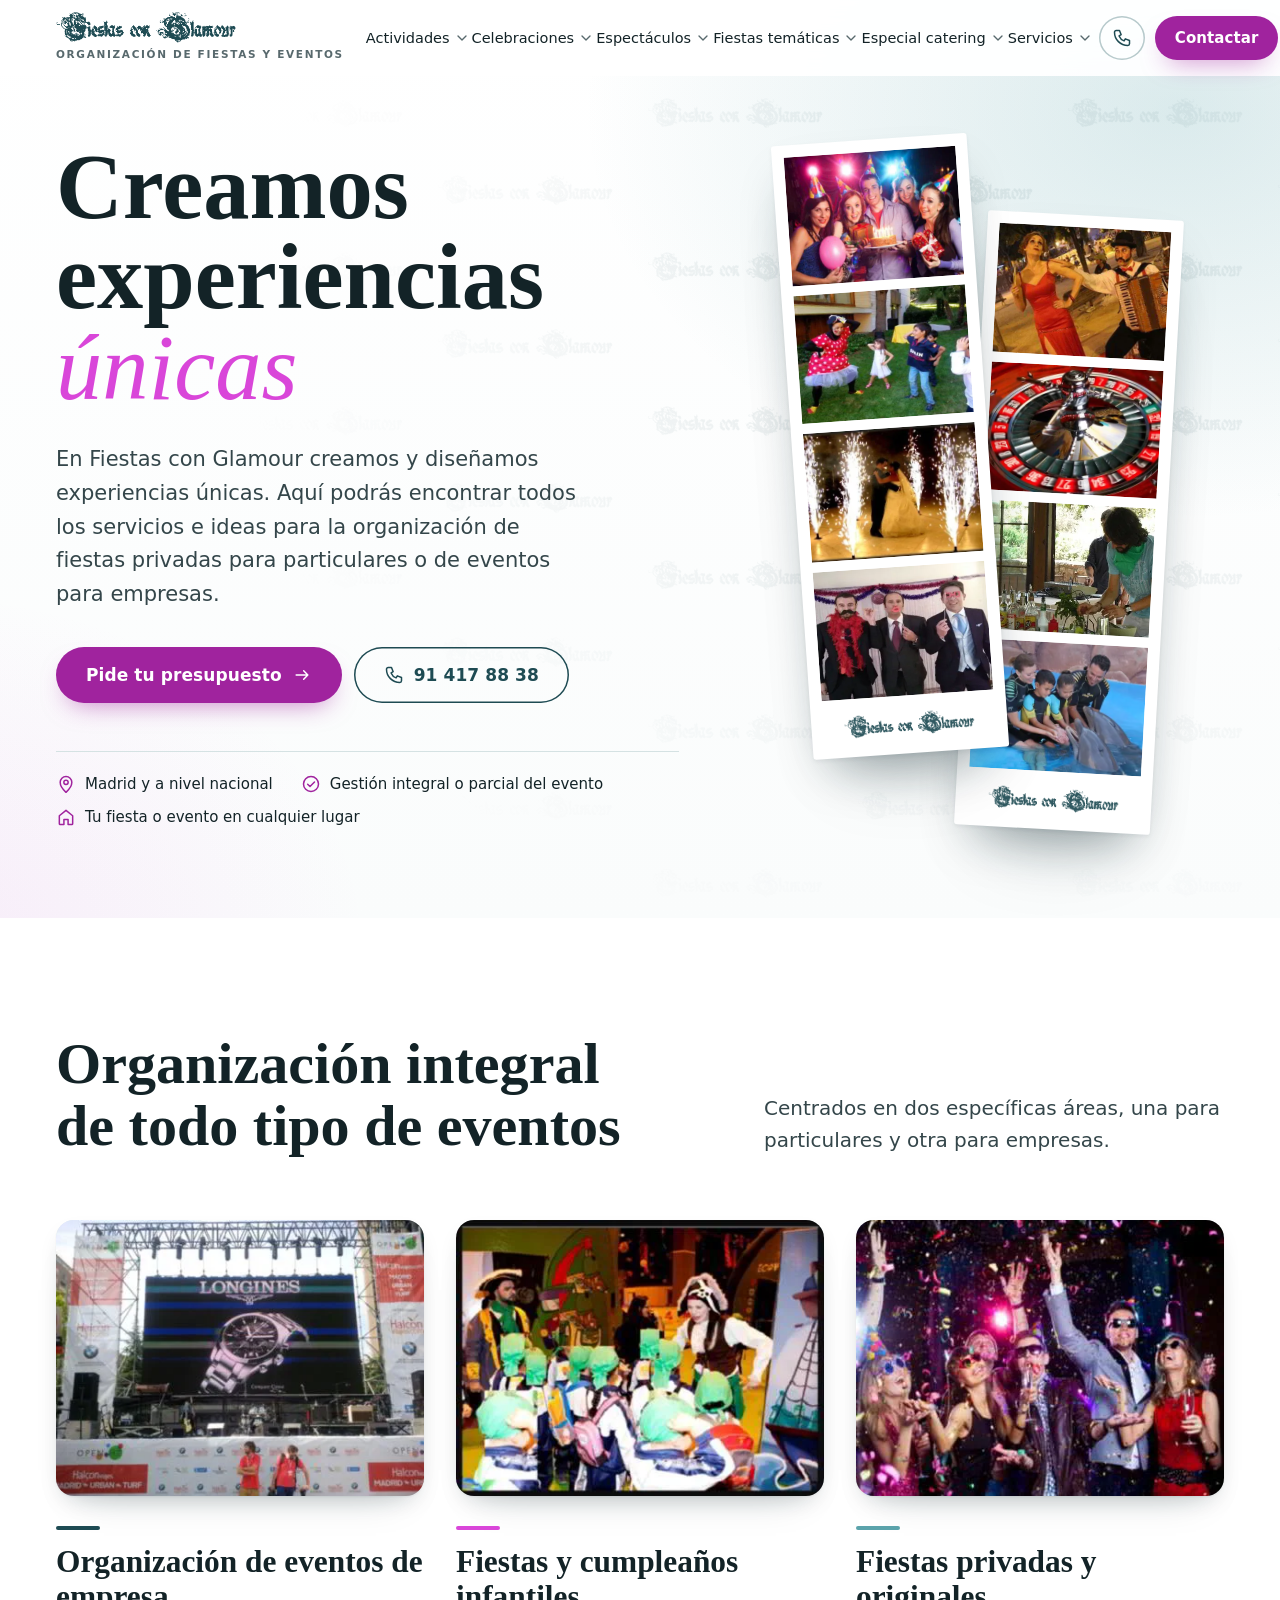
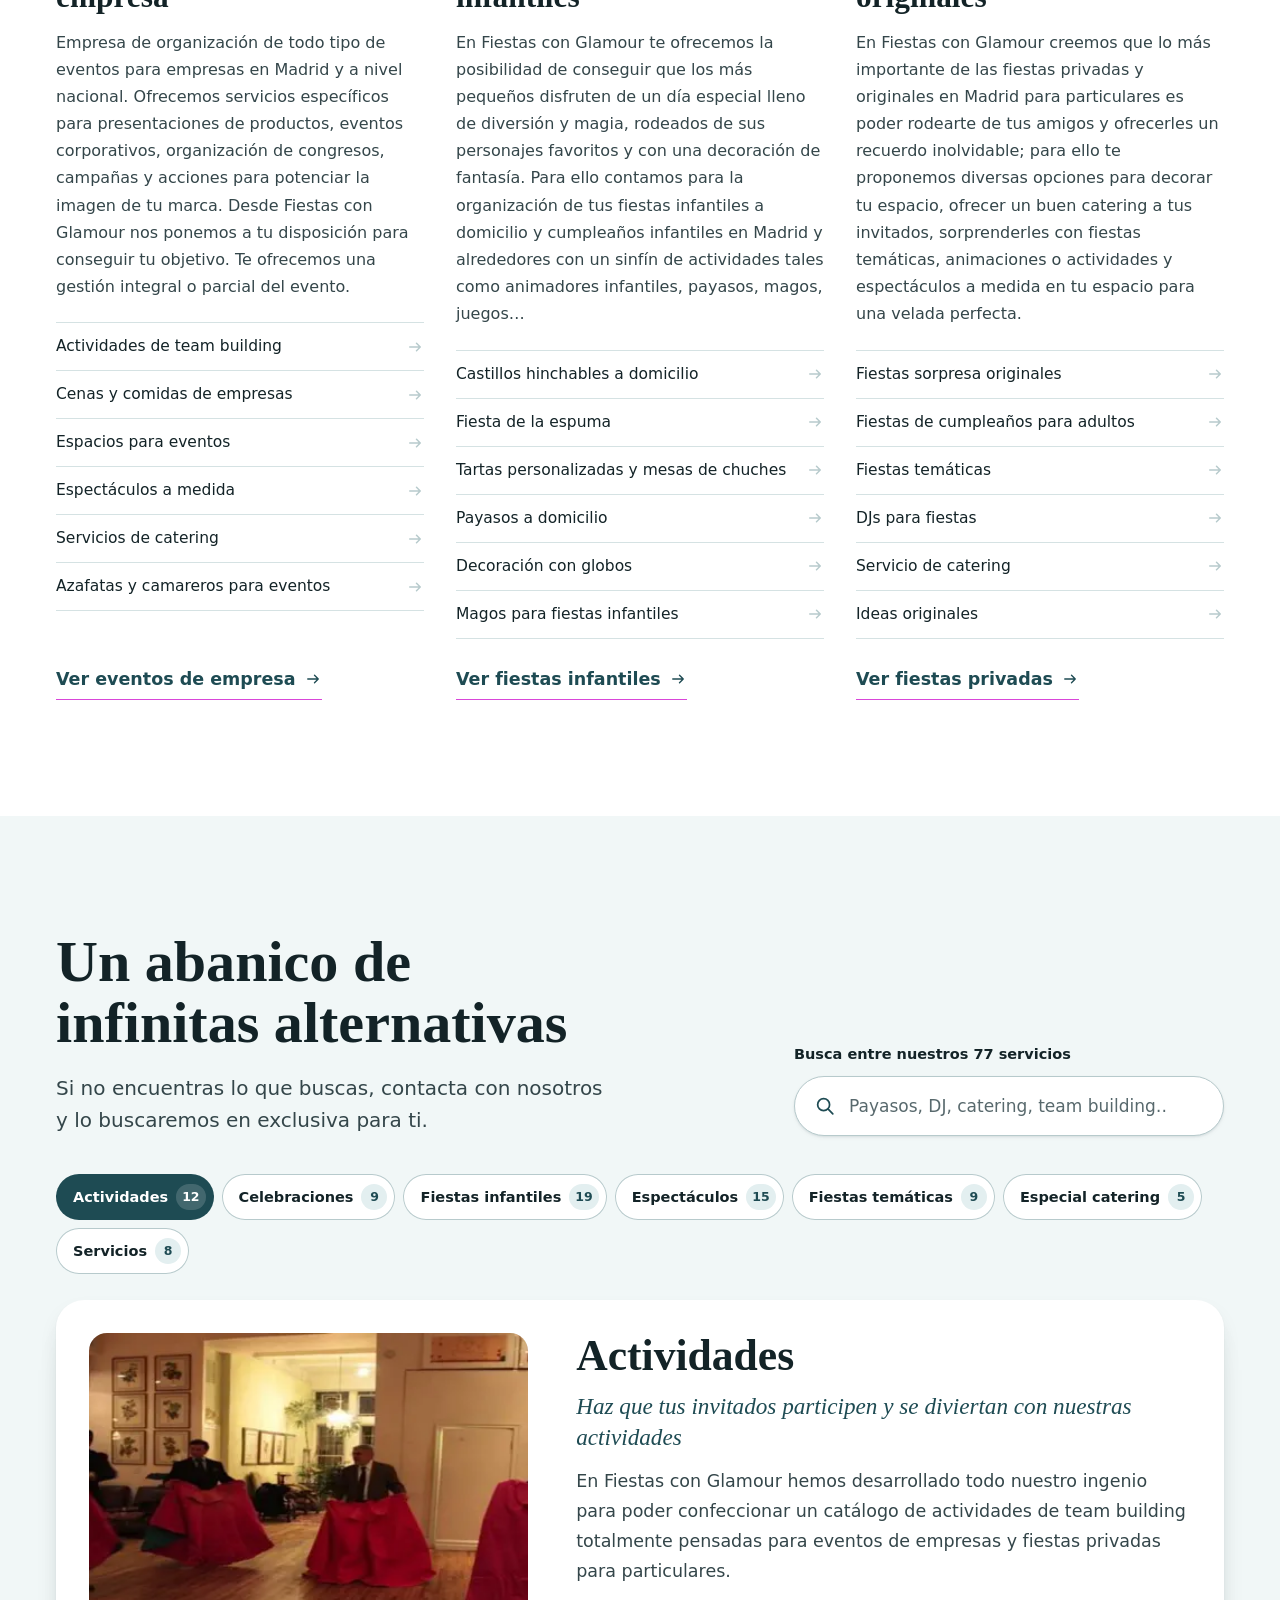
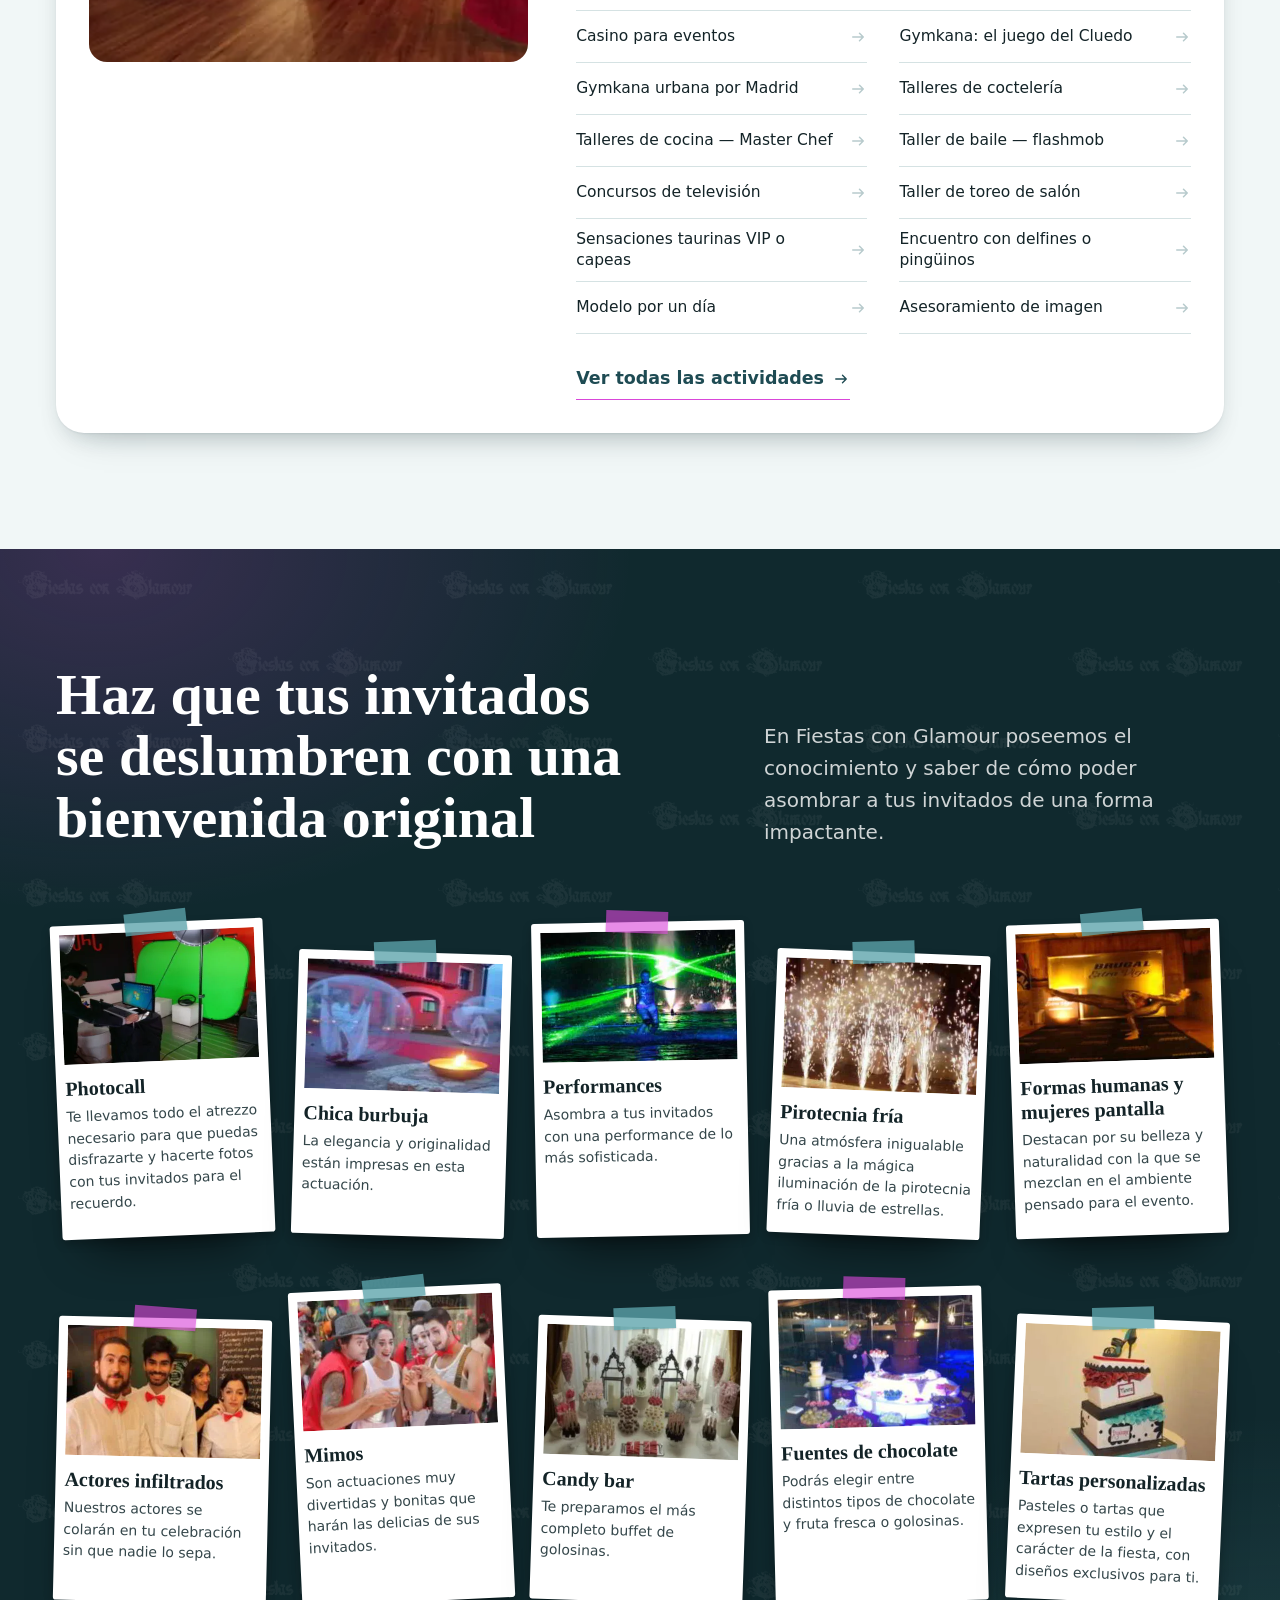
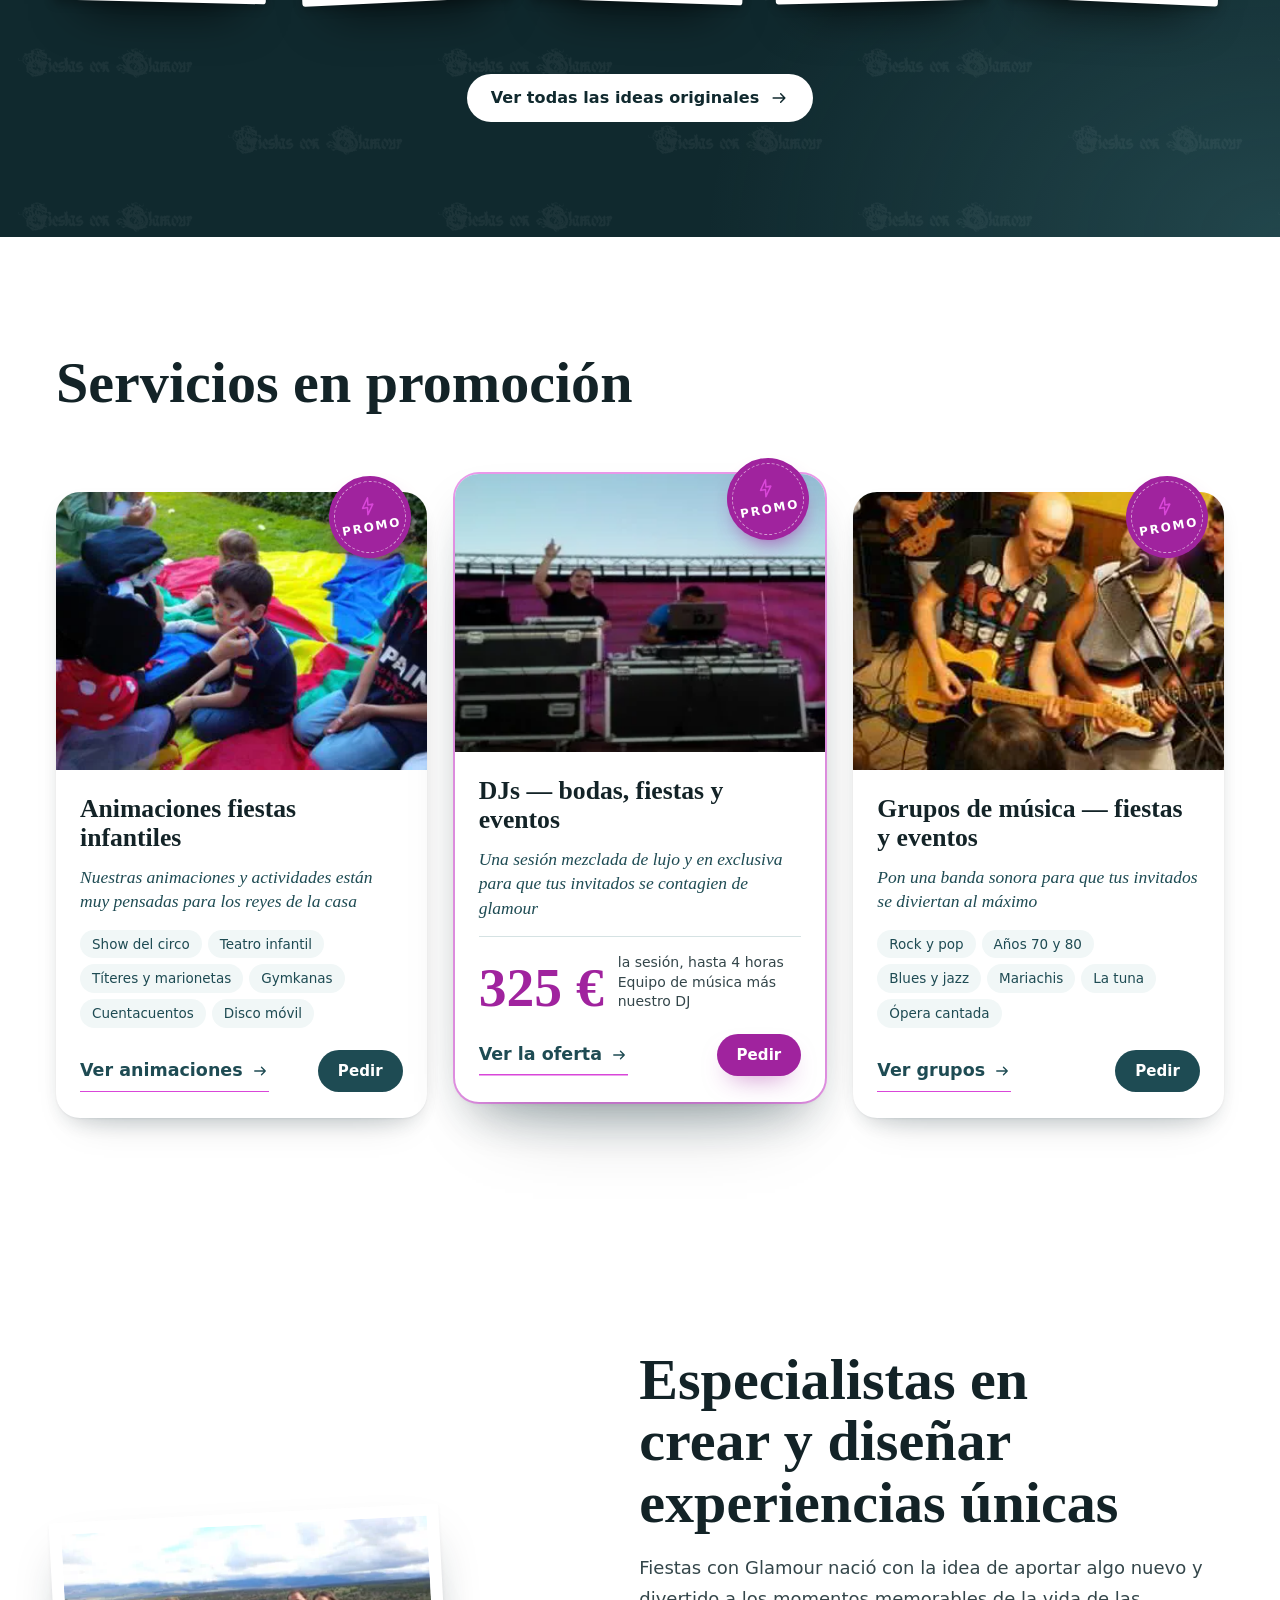
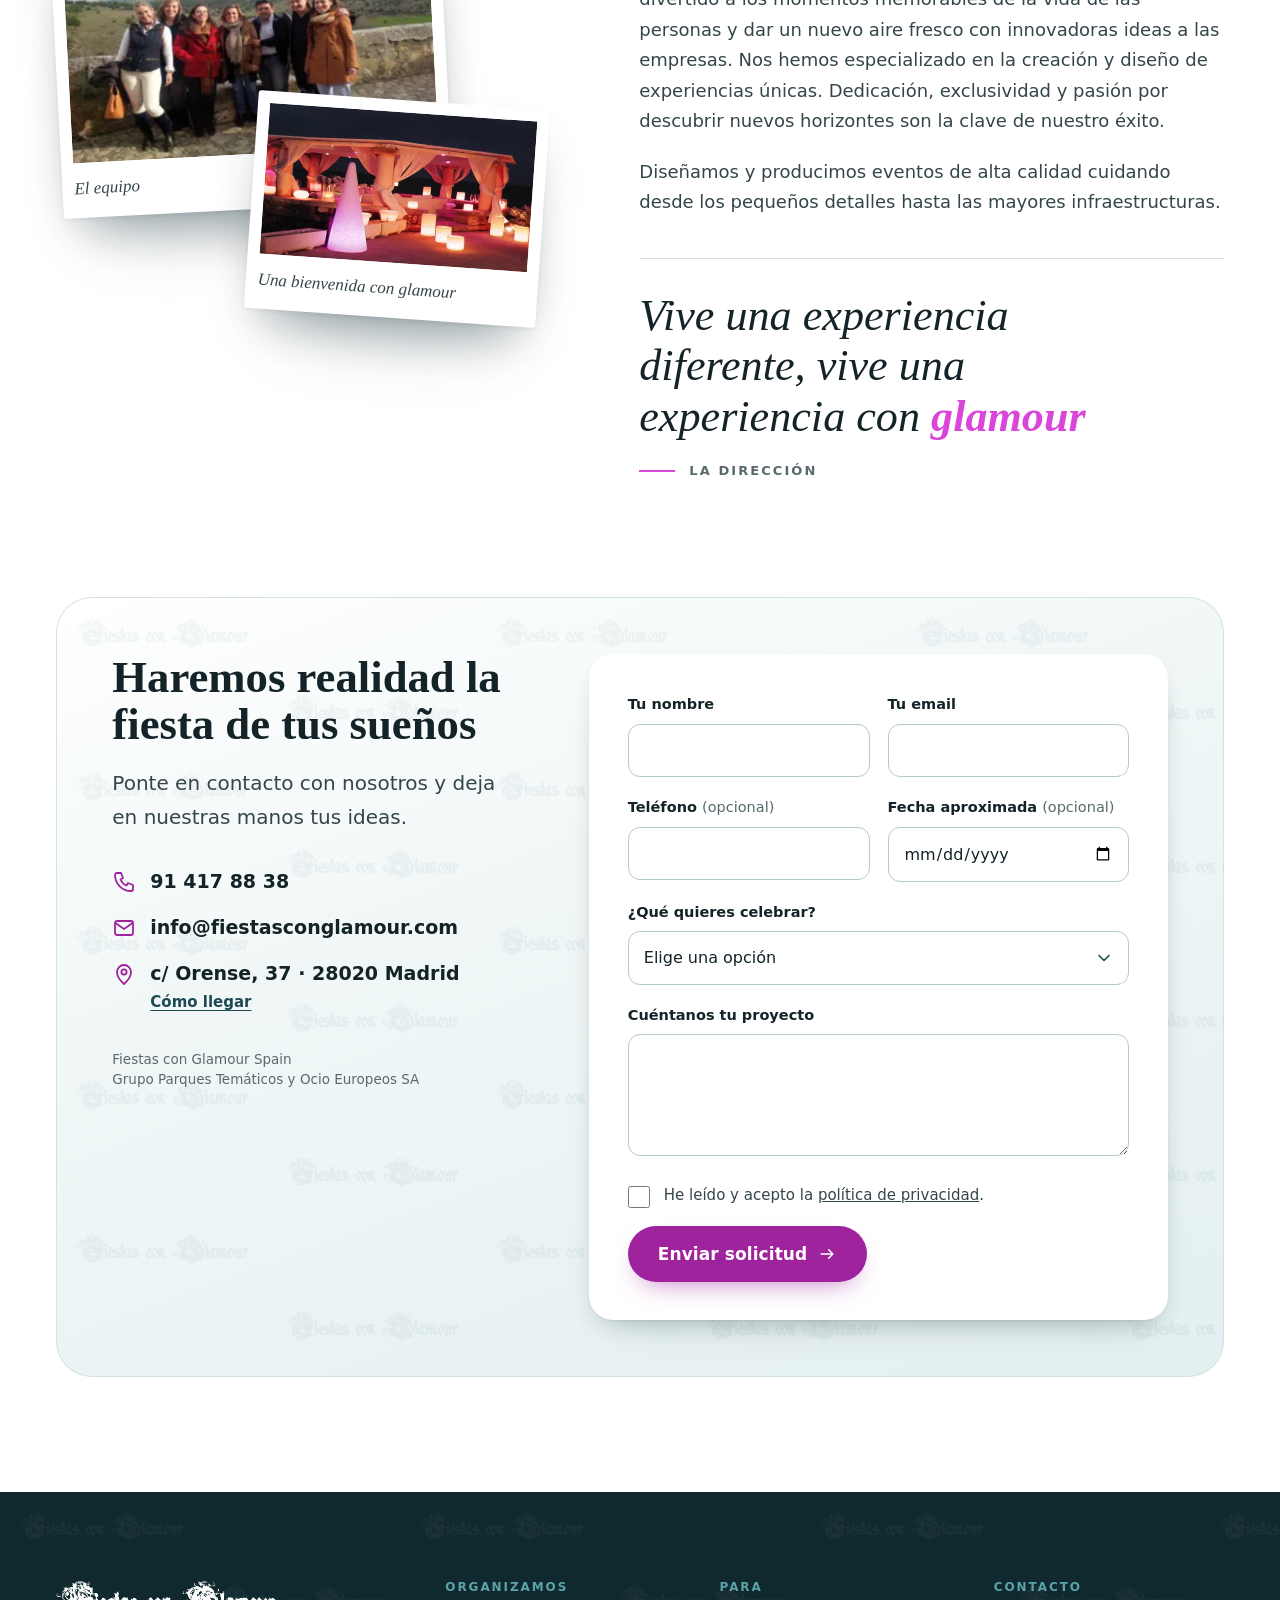
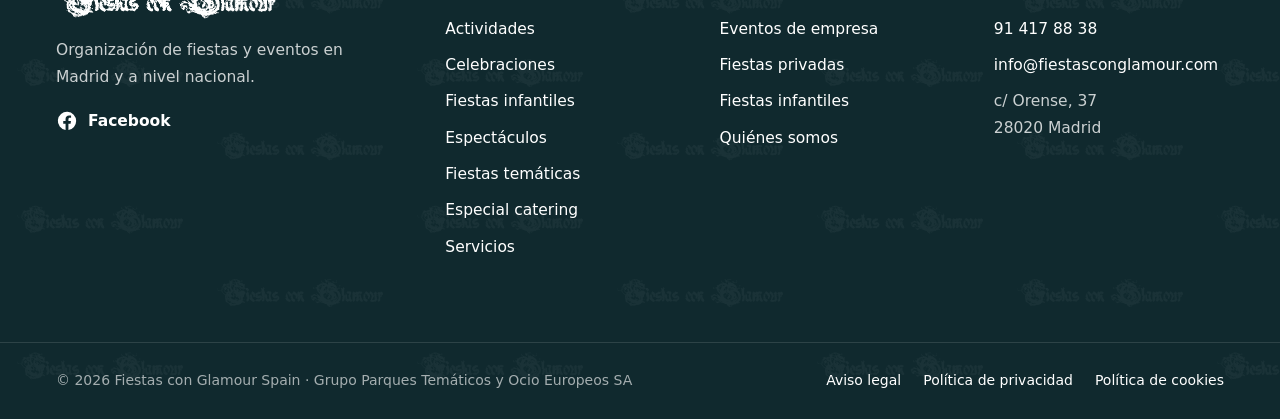
==== index.html @ 66b4a7ee "feat: prototipo de homepage — dirección "Photocall" Su home, con sus bloques, textos, fotos y colore" ====
<!DOCTYPE html>
<html lang="es">
<head>
<meta charset="UTF-8">
<script>document.documentElement.classList.add('js')</script>
<meta name="viewport" content="width=device-width, initial-scale=1">
<title>Organización de fiestas y eventos en Madrid | Fiestas con Glamour</title>
<meta name="description" content="Organización de fiestas privadas para particulares y eventos para empresas en Madrid y a nivel nacional: celebraciones, fiestas infantiles, team building, espectáculos, fiestas temáticas y catering.">
<meta name="robots" content="noindex, nofollow">
<meta name="theme-color" content="#FFFFFF">
<meta property="og:type" content="website">
<meta property="og:locale" content="es_ES">
<meta property="og:title" content="Fiestas con Glamour — Organización de fiestas y eventos en Madrid">
<meta property="og:description" content="Creamos experiencias únicas: fiestas privadas para particulares y eventos para empresas.">
<link rel="preload" href="assets/fonts/bodoni-moda.woff2" as="font" type="font/woff2" crossorigin>
<link rel="preload" href="assets/fonts/onest.woff2" as="font" type="font/woff2" crossorigin>
<link rel="stylesheet" href="assets/css/global.css">
<link rel="stylesheet" href="assets/css/home.css">
<link rel="icon" href="data:image/svg+xml,<svg xmlns='http://www.w3.org/2000/svg' viewBox='0 0 32 32'><rect width='32' height='32' rx='7' fill='%231E4B53'/><circle cx='22.5' cy='9.5' r='3.5' fill='%23D946D9'/><text x='7' y='25' font-family='Georgia,serif' font-style='italic' font-size='20' fill='white'>g</text></svg>">
<script type="application/ld+json">
{
  "@context": "https://schema.org",
  "@type": "LocalBusiness",
  "name": "Fiestas con Glamour",
  "description": "Organización de fiestas privadas para particulares y eventos para empresas en Madrid y a nivel nacional.",
  "url": "http://www.fiestasconglamour.com/",
  "telephone": "+34 914 17 88 38",
  "email": "info@fiestasconglamour.com",
  "address": { "@type": "PostalAddress", "streetAddress": "Calle de Orense, 37", "postalCode": "28020", "addressLocality": "Madrid", "addressCountry": "ES" },
  "areaServed": "ES",
  "parentOrganization": { "@type": "Organization", "name": "Grupo Parques Temáticos y Ocio Europeos SA" },
  "sameAs": ["https://www.facebook.com/fiestasconglamour"]
}
</script>
</head>
<body>
<a class="salta" href="#principal">Saltar al contenido</a>

<svg hidden aria-hidden="true" focusable="false">
  <symbol id="i-tel" viewBox="0 0 24 24"><path d="M5 3h4l2 5-2.5 1.5a11 11 0 0 0 6 6L16 13l5 2v4a2 2 0 0 1-2 2A16 16 0 0 1 3 5a2 2 0 0 1 2-2Z" fill="none" stroke="currentColor" stroke-width="1.8" stroke-linejoin="round" stroke-linecap="round"/></symbol>
  <symbol id="i-mail" viewBox="0 0 24 24"><rect x="3" y="5" width="18" height="14" rx="2" fill="none" stroke="currentColor" stroke-width="1.8"/><path d="m3.5 7 8.5 6 8.5-6" fill="none" stroke="currentColor" stroke-width="1.8" stroke-linecap="round" stroke-linejoin="round"/></symbol>
  <symbol id="i-pin" viewBox="0 0 24 24"><path d="M12 22s7-6.2 7-12A7 7 0 0 0 5 10c0 5.8 7 12 7 12Z" fill="none" stroke="currentColor" stroke-width="1.8" stroke-linejoin="round"/><circle cx="12" cy="10" r="2.6" fill="none" stroke="currentColor" stroke-width="1.8"/></symbol>
  <symbol id="i-check" viewBox="0 0 24 24"><circle cx="12" cy="12" r="9" fill="none" stroke="currentColor" stroke-width="1.8"/><path d="m8 12.3 2.8 2.7L16.2 9.6" fill="none" stroke="currentColor" stroke-width="1.8" stroke-linecap="round" stroke-linejoin="round"/></symbol>
  <symbol id="i-casa" viewBox="0 0 24 24"><path d="M4 10.5 12 4l8 6.5V20a1 1 0 0 1-1 1h-4.5v-6h-5v6H5a1 1 0 0 1-1-1Z" fill="none" stroke="currentColor" stroke-width="1.8" stroke-linejoin="round"/></symbol>
  <symbol id="i-flecha" viewBox="0 0 24 24"><path d="M5 12h14m-5-5 5 5-5 5" fill="none" stroke="currentColor" stroke-width="1.8" stroke-linecap="round" stroke-linejoin="round"/></symbol>
  <symbol id="i-baja" viewBox="0 0 24 24"><path d="m6 9 6 6 6-6" fill="none" stroke="currentColor" stroke-width="2" stroke-linecap="round" stroke-linejoin="round"/></symbol>
  <symbol id="i-lupa" viewBox="0 0 24 24"><circle cx="10.5" cy="10.5" r="6.5" fill="none" stroke="currentColor" stroke-width="1.9"/><path d="m15.5 15.5 5 5" stroke="currentColor" stroke-width="1.9" stroke-linecap="round"/></symbol>
  <symbol id="i-menu" viewBox="0 0 24 24"><path d="M4 7h16M4 12h16M4 17h10" stroke="currentColor" stroke-width="2" stroke-linecap="round"/></symbol>
  <symbol id="i-cerrar" viewBox="0 0 24 24"><path d="m6 6 12 12M18 6 6 18" stroke="currentColor" stroke-width="2" stroke-linecap="round"/></symbol>
  <symbol id="i-fb" viewBox="0 0 24 24"><path fill="currentColor" d="M22 12a10 10 0 1 0-11.56 9.88v-6.99H7.9V12h2.54V9.8c0-2.5 1.49-3.89 3.77-3.89 1.1 0 2.24.2 2.24.2v2.46h-1.26c-1.24 0-1.63.77-1.63 1.56V12h2.78l-.45 2.89h-2.33v6.99A10 10 0 0 0 22 12Z"/></symbol>
  <symbol id="i-flash" viewBox="0 0 24 24"><path d="M13 2 5 13.5h6L10 22l8-11.5h-6Z" fill="none" stroke="currentColor" stroke-width="1.8" stroke-linejoin="round"/></symbol>
</svg>

<!-- =================================================================
     CABECERA · su logo, su lema y sus seis categorías en su orden.
     "Inicio" pasa al logo y "Contactar" pasa a botón.
     El mega-menú se construye con JS a partir del catálogo de la home:
     una sola fuente de datos para menú, móvil y buscador.
     ================================================================= -->
<header class="cab" id="cab">
  <div class="cab__barra env">
    <a class="cab__marca" href="#inicio">
      <img src="assets/img/logo.png" alt="Fiestas con Glamour" width="669" height="115">
      <span class="cab__lema" aria-hidden="true">Organización de fiestas y eventos</span>
    </a>

    <nav class="cab__nav" aria-label="Principal">
      <ul class="menu">
        <li><button class="menu__btn" type="button" aria-expanded="false" aria-controls="mega" data-cats="actividades">Actividades<svg aria-hidden="true"><use href="#i-baja"/></svg></button></li>
        <li><button class="menu__btn" type="button" aria-expanded="false" aria-controls="mega" data-cats="celebraciones infantiles">Celebraciones<svg aria-hidden="true"><use href="#i-baja"/></svg></button></li>
        <li><button class="menu__btn" type="button" aria-expanded="false" aria-controls="mega" data-cats="espectaculos">Espectáculos<svg aria-hidden="true"><use href="#i-baja"/></svg></button></li>
        <li><button class="menu__btn" type="button" aria-expanded="false" aria-controls="mega" data-cats="tematicas">Fiestas temáticas<svg aria-hidden="true"><use href="#i-baja"/></svg></button></li>
        <li><button class="menu__btn" type="button" aria-expanded="false" aria-controls="mega" data-cats="catering">Especial catering<svg aria-hidden="true"><use href="#i-baja"/></svg></button></li>
        <li><button class="menu__btn" type="button" aria-expanded="false" aria-controls="mega" data-cats="servicios">Servicios<svg aria-hidden="true"><use href="#i-baja"/></svg></button></li>
      </ul>
    </nav>

    <div class="cab__acciones">
      <a class="cab__tel" href="tel:+34914178838"><svg aria-hidden="true"><use href="#i-tel"/></svg><span>91 417 88 38</span></a>
      <a class="boton boton--magenta cab__cta" href="#contacto">Contactar</a>
      <button class="cab__abrir" type="button" aria-expanded="false" aria-controls="movil">
        <svg aria-hidden="true"><use href="#i-menu"/></svg><span class="vo">Abrir menú</span>
      </button>
    </div>
  </div>
  <div class="mega" id="mega" hidden></div>
</header>

<div class="movil" id="movil" hidden>
  <nav class="movil__nav" aria-label="Menú"></nav>
  <div class="movil__pie">
    <a class="boton boton--magenta" href="#contacto" data-cierra>Pide tu presupuesto</a>
    <a class="boton boton--linea" href="tel:+34914178838"><svg aria-hidden="true"><use href="#i-tel"/></svg>91 417 88 38</a>
    <a class="movil__mail" href="mailto:info@fiestasconglamour.com">info@fiestasconglamour.com</a>
  </div>
</div>

<main id="principal">

<!-- =================================================================
     HERO · su slide 1 ("Creamos Experiencias Únicas") delante de su
     propia pared de photocall. A la derecha, dos tiras de fotomatón:
     cada foto entra con un flash, como en una sesión de verdad.
     ================================================================= -->
<section class="hero" id="inicio" aria-labelledby="hero-t">
  <div class="hero__pared" aria-hidden="true"></div>
  <div class="hero__env env">
    <div class="hero__texto">
      <h1 id="hero-t" class="hero__t">
        <span class="linea" style="--l:0"><span>Creamos</span></span>
        <span class="linea" style="--l:1"><span>experiencias</span></span>
        <span class="linea" style="--l:2"><span><em>únicas</em></span></span>
      </h1>
      <p class="hero__entrada aparece" style="--a:0">En Fiestas con Glamour creamos y diseñamos experiencias únicas. Aquí podrás encontrar todos los servicios e ideas para la organización de fiestas privadas para particulares o de eventos para empresas.</p>
      <div class="hero__botones aparece" style="--a:1">
        <a class="boton boton--magenta boton--grande" href="#contacto">Pide tu presupuesto<svg aria-hidden="true"><use href="#i-flecha"/></svg></a>
        <a class="boton boton--linea boton--grande" href="tel:+34914178838"><svg aria-hidden="true"><use href="#i-tel"/></svg>91 417 88 38</a>
      </div>
      <ul class="hero__datos aparece" style="--a:2">
        <li><svg aria-hidden="true"><use href="#i-pin"/></svg>Madrid y a nivel nacional</li>
        <li><svg aria-hidden="true"><use href="#i-check"/></svg>Gestión integral o parcial del evento</li>
        <li><svg aria-hidden="true"><use href="#i-casa"/></svg>Tu fiesta o evento en cualquier lugar</li>
      </ul>
    </div>

    <div class="fotomaton">
      <div class="tira tira--a" role="group" aria-label="Fiestas privadas">
        <ul class="tira__fotos">
          <li class="toma"><img src="assets/img/tira-cumple.webp" alt="Amigos con gorros de fiesta y tarta en un cumpleaños" width="400" height="300" fetchpriority="high"></li>
          <li class="toma"><img src="assets/img/tira-infantil.webp" alt="Animadora disfrazada de Minnie bailando con niños en un jardín" width="400" height="300"></li>
          <li class="toma"><img src="assets/img/tira-boda.webp" alt="Primer baile de unos novios entre pirotecnia fría" width="347" height="260"></li>
          <li class="toma"><img src="assets/img/tira-photocall.webp" alt="Invitados con bigotes y boas en el photocall de una fiesta" width="333" height="250"></li>
        </ul>
        <div class="tira__pie"><img src="assets/img/logo.png" alt="" width="669" height="115" loading="lazy"></div>
      </div>
      <div class="tira tira--b" role="group" aria-label="Eventos y espectáculos">
        <ul class="tira__fotos">
          <li class="toma"><img src="assets/img/tira-cabaret.webp" alt="Espectáculo de cabaret con acordeonista en un evento" width="400" height="300"></li>
          <li class="toma"><img src="assets/img/tira-casino.webp" alt="Ruleta de la actividad de casino para eventos" width="347" height="260"></li>
          <li class="toma"><img src="assets/img/tira-cocteleria.webp" alt="Participantes preparando cócteles en un taller de coctelería" width="325" height="244"></li>
          <li class="toma"><img src="assets/img/tira-delfines.webp" alt="Encuentro con delfines como actividad de team building" width="347" height="260"></li>
        </ul>
        <div class="tira__pie"><img src="assets/img/logo.png" alt="" width="669" height="115" loading="lazy"></div>
      </div>
    </div>
  </div>
</section>

<!-- =================================================================
     SUS TRES COLUMNAS · empresas, infantiles y privadas, con su texto
     literal. Cada una suma los accesos de su propia página de área.
     ================================================================= -->
<section class="seccion publicos" id="para-quien" aria-labelledby="pub-t">
  <div class="env">
    <header class="cabecera">
      <h2 id="pub-t" class="titulo entra">Organización integral de todo tipo de eventos</h2>
      <p class="cabecera__entrada entra" style="--i:1">Centrados en dos específicas áreas, una para particulares y otra para empresas.</p>
    </header>

    <div class="publicos__rejilla" data-grupo>
      <article class="publico publico--empresas">
        <a class="publico__foto foto" href="http://www.fiestasconglamour.com/agencias-organizacion-fiestas-eventos-empresas-madrid/" tabindex="-1" aria-hidden="true">
          <img src="assets/img/pub-empresas.webp" alt="" width="400" height="300" loading="lazy">
        </a>
        <h3 class="publico__t"><a href="http://www.fiestasconglamour.com/agencias-organizacion-fiestas-eventos-empresas-madrid/">Organización de eventos de empresa</a></h3>
        <p>Empresa de organización de todo tipo de eventos para empresas en Madrid y a nivel nacional. Ofrecemos servicios específicos para presentaciones de productos, eventos corporativos, organización de congresos, campañas y acciones para potenciar la imagen de tu marca. Desde Fiestas con Glamour nos ponemos a tu disposición para conseguir tu objetivo. Te ofrecemos una gestión integral o parcial del evento.</p>
        <ul class="accesos">
          <li><a href="http://www.fiestasconglamour.com/actividades-team-building-eventos-madrid/">Actividades de team building</a></li>
          <li><a href="http://www.fiestasconglamour.com/celebraciones/comidas-de-empresas-en-madrid-y-cenas-de-empresas-en-madrid/">Cenas y comidas de empresas</a></li>
          <li><a href="http://www.fiestasconglamour.com/servicios-bodas-eventos-fiestas-madrid/espacios/">Espacios para eventos</a></li>
          <li><a href="http://www.fiestasconglamour.com/agencias-organizacion-espectaculos-madrid/">Espectáculos a medida</a></li>
          <li><a href="http://www.fiestasconglamour.com/servicios-bodas-eventos-fiestas-madrid/empresas-catering-domicilio/">Servicios de catering</a></li>
          <li><a href="http://www.fiestasconglamour.com/servicios-bodas-eventos-fiestas-madrid/agencias-de-azafatas-en-madrid/">Azafatas y camareros para eventos</a></li>
        </ul>
        <a class="enlace" href="http://www.fiestasconglamour.com/agencias-organizacion-fiestas-eventos-empresas-madrid/">Ver eventos de empresa<svg aria-hidden="true"><use href="#i-flecha"/></svg></a>
      </article>

      <article class="publico publico--infantiles">
        <a class="publico__foto foto" href="http://www.fiestasconglamour.com/celebraciones/fiestas-cumpleanos-infantiles-madrid/" tabindex="-1" aria-hidden="true">
          <img src="assets/img/pub-infantiles.webp" alt="" width="400" height="300" loading="lazy">
        </a>
        <h3 class="publico__t"><a href="http://www.fiestasconglamour.com/celebraciones/fiestas-cumpleanos-infantiles-madrid/">Fiestas y cumpleaños infantiles</a></h3>
        <p>En Fiestas con Glamour te ofrecemos la posibilidad de conseguir que los más pequeños disfruten de un día especial lleno de diversión y magia, rodeados de sus personajes favoritos y con una decoración de fantasía. Para ello contamos para la organización de tus fiestas infantiles a domicilio y cumpleaños infantiles en Madrid y alrededores con un sinfín de actividades tales como animadores infantiles, payasos, magos, juegos…</p>
        <ul class="accesos">
          <li><a href="http://www.fiestasconglamour.com/celebraciones/fiestas-cumpleanos-infantiles-madrid/castillos-hinchables-a-domicilio-fiestas-y-cumpleanos-infantiles/">Castillos hinchables a domicilio</a></li>
          <li><a href="http://www.fiestasconglamour.com/celebraciones/fiestas-cumpleanos-infantiles-madrid/fiesta-de-la-espuma-para-fiestas-y-eventos/">Fiesta de la espuma</a></li>
          <li><a href="http://www.fiestasconglamour.com/celebraciones/fiestas-cumpleanos-infantiles-madrid/tartas-personalizadas-y-candy-bar-para-fiestas-infantiles/">Tartas personalizadas y mesas de chuches</a></li>
          <li><a href="http://www.fiestasconglamour.com/celebraciones/fiestas-cumpleanos-infantiles-madrid/payasos-a-domicilio-fiestas-y-cumpleanos-infantiles/">Payasos a domicilio</a></li>
          <li><a href="http://www.fiestasconglamour.com/celebraciones/fiestas-cumpleanos-infantiles-madrid/decoracion-con-globos-de-fiestas-y-cumpleanos-infantiles/">Decoración con globos</a></li>
          <li><a href="http://www.fiestasconglamour.com/celebraciones/fiestas-cumpleanos-infantiles-madrid/magos-para-comuniones-fiestas-y-cumpleanos-infantiles/">Magos para fiestas infantiles</a></li>
        </ul>
        <a class="enlace" href="http://www.fiestasconglamour.com/celebraciones/fiestas-cumpleanos-infantiles-madrid/">Ver fiestas infantiles<svg aria-hidden="true"><use href="#i-flecha"/></svg></a>
      </article>

      <article class="publico publico--privadas">
        <a class="publico__foto foto" href="http://www.fiestasconglamour.com/empresas-organizacion-fiestas-privadas-particulares-madrid/" tabindex="-1" aria-hidden="true">
          <img src="assets/img/pub-privadas.webp" alt="" width="400" height="300" loading="lazy">
        </a>
        <h3 class="publico__t"><a href="http://www.fiestasconglamour.com/empresas-organizacion-fiestas-privadas-particulares-madrid/">Fiestas privadas y originales</a></h3>
        <p>En Fiestas con Glamour creemos que lo más importante de las fiestas privadas y originales en Madrid para particulares es poder rodearte de tus amigos y ofrecerles un recuerdo inolvidable; para ello te proponemos diversas opciones para decorar tu espacio, ofrecer un buen catering a tus invitados, sorprenderles con fiestas temáticas, animaciones o actividades y espectáculos a medida en tu espacio para una velada perfecta.</p>
        <ul class="accesos">
          <li><a href="http://www.fiestasconglamour.com/celebraciones/organizacion-fiestas-sorpresa-madrid/">Fiestas sorpresa originales</a></li>
          <li><a href="http://www.fiestasconglamour.com/celebraciones/organizacion-cumpleanos-adultos-madrid/">Fiestas de cumpleaños para adultos</a></li>
          <li><a href="http://www.fiestasconglamour.com/fiestas-tematicas-adultos-infantiles-madrid/">Fiestas temáticas</a></li>
          <li><a href="http://www.fiestasconglamour.com/agencias-organizacion-espectaculos-madrid/musica-bodas-fiestas-eventos-empresas/djs-de-musica/">DJs para fiestas</a></li>
          <li><a href="http://www.fiestasconglamour.com/servicios-bodas-eventos-fiestas-madrid/empresas-catering-domicilio/">Servicio de catering</a></li>
          <li><a href="http://www.fiestasconglamour.com/servicios-bodas-eventos-fiestas-madrid/ideas-originales/">Ideas originales</a></li>
        </ul>
        <a class="enlace" href="http://www.fiestasconglamour.com/empresas-organizacion-fiestas-privadas-particulares-madrid/">Ver fiestas privadas<svg aria-hidden="true"><use href="#i-flecha"/></svg></a>
      </article>
    </div>
  </div>
</section>

<!-- =================================================================
     CATÁLOGO · lo que su slider y su menú de tres niveles esconden:
     las 77 páginas de servicio, a un clic y con buscador. Cada pestaña
     usa la frase de cabecera y la introducción de su propia página.
     Sin JS se ven todas las categorías seguidas.
     data-k = palabras de sus propias páginas, para que el buscador
     encuentre "jamón" en Extras gourmet o "chuches" en Especial golosos.
     ================================================================= -->
<section class="seccion carta" id="catalogo" aria-labelledby="carta-t">
  <div class="env">
    <header class="carta__cab">
      <div class="carta__intro">
        <h2 id="carta-t" class="titulo entra">Un abanico de infinitas alternativas</h2>
        <p class="cabecera__entrada entra" style="--i:1">Si no encuentras lo que buscas, contacta con nosotros y lo buscaremos en exclusiva para ti.</p>
      </div>
      <div class="buscador entra" role="search" style="--i:2">
        <label for="busca" class="buscador__l">Busca entre nuestros <span data-total>77</span> servicios</label>
        <div class="buscador__campo">
          <svg aria-hidden="true"><use href="#i-lupa"/></svg>
          <input id="busca" type="search" placeholder="Payasos, DJ, catering, team building…" autocomplete="off" spellcheck="false" aria-controls="resultados" aria-describedby="busca-n">
          <button type="button" class="buscador__borrar" hidden><svg aria-hidden="true"><use href="#i-cerrar"/></svg><span class="vo">Borrar búsqueda</span></button>
        </div>
      </div>
    </header>

    <div class="pestanas" role="tablist" aria-label="Categorías del catálogo">
      <button class="pestana" type="button" role="tab" id="tab-actividades" aria-controls="cat-actividades" aria-selected="true">Actividades<span class="pestana__n">12</span></button>
      <button class="pestana" type="button" role="tab" id="tab-celebraciones" aria-controls="cat-celebraciones" aria-selected="false" tabindex="-1">Celebraciones<span class="pestana__n">9</span></button>
      <button class="pestana" type="button" role="tab" id="tab-infantiles" aria-controls="cat-infantiles" aria-selected="false" tabindex="-1">Fiestas infantiles<span class="pestana__n">19</span></button>
      <button class="pestana" type="button" role="tab" id="tab-espectaculos" aria-controls="cat-espectaculos" aria-selected="false" tabindex="-1">Espectáculos<span class="pestana__n">15</span></button>
      <button class="pestana" type="button" role="tab" id="tab-tematicas" aria-controls="cat-tematicas" aria-selected="false" tabindex="-1">Fiestas temáticas<span class="pestana__n">9</span></button>
      <button class="pestana" type="button" role="tab" id="tab-catering" aria-controls="cat-catering" aria-selected="false" tabindex="-1">Especial catering<span class="pestana__n">5</span></button>
      <button class="pestana" type="button" role="tab" id="tab-servicios" aria-controls="cat-servicios" aria-selected="false" tabindex="-1">Servicios<span class="pestana__n">8</span></button>
    </div>

    <div class="carta__paneles">
      <section class="panel" id="cat-actividades" role="tabpanel" aria-labelledby="tab-actividades" data-cat="actividades">
        <div class="panel__foto"><img srcset="assets/img/cat-actividades-640.webp 640w, assets/img/cat-actividades-1000.webp 1000w" sizes="(min-width: 1000px) 500px, 92vw" src="assets/img/cat-actividades-640.webp" alt="Taller de toreo de salón en un evento de empresa" width="1000" height="460" loading="lazy"></div>
        <div class="panel__cuerpo">
          <h3 class="panel__t">Actividades</h3>
          <p class="panel__lema">Haz que tus invitados participen y se diviertan con nuestras actividades</p>
          <p class="panel__txt">En Fiestas con Glamour hemos desarrollado todo nuestro ingenio para poder confeccionar un catálogo de actividades de team building totalmente pensadas para eventos de empresas y fiestas privadas para particulares.</p>
          <ul class="servicios">
            <li><a href="http://www.fiestasconglamour.com/actividades-team-building-eventos-madrid/casino/" data-k="ruleta juego apuestas">Casino para eventos</a></li>
            <li><a href="http://www.fiestasconglamour.com/actividades-team-building-eventos-madrid/gymkana-el-juego-del-cluedo/" data-k="misterio detectives gincana">Gymkana: el juego del Cluedo</a></li>
            <li><a href="http://www.fiestasconglamour.com/actividades-team-building-eventos-madrid/actividades-empresas-particulares-gymkana-juegos-cumpleanos-fiestas-urbana-por-madrid/" data-k="gincana juegos ciudad">Gymkana urbana por Madrid</a></li>
            <li><a href="http://www.fiestasconglamour.com/actividades-team-building-eventos-madrid/cocteleria/" data-k="cocteles cócteles barman bebidas">Talleres de coctelería</a></li>
            <li><a href="http://www.fiestasconglamour.com/actividades-team-building-eventos-madrid/talleres-de-cocina/" data-k="cocina chef masterchef">Talleres de cocina — Master Chef</a></li>
            <li><a href="http://www.fiestasconglamour.com/actividades-team-building-eventos-madrid/mira-quien-baila/" data-k="baile flashmob coreografía">Taller de baile — flashmob</a></li>
            <li><a href="http://www.fiestasconglamour.com/actividades-team-building-eventos-madrid/actividades-empresas-particulares-concursos-de-tv-interactivo/" data-k="tele tv programa concurso">Concursos de televisión</a></li>
            <li><a href="http://www.fiestasconglamour.com/actividades-team-building-eventos-madrid/toreo-de-salon-y-expresion-taurina-madrid/" data-k="toros taurina capote">Taller de toreo de salón</a></li>
            <li><a href="http://www.fiestasconglamour.com/actividades-team-building-eventos-madrid/actividades-empresas-sensaciones-taurinas-capeas/" data-k="toros capea campo vip">Sensaciones taurinas VIP o capeas</a></li>
            <li><a href="http://www.fiestasconglamour.com/actividades-team-building-eventos-madrid/encuentro-con-delfines-y-pinguinos/" data-k="animales delfin pinguino acuario">Encuentro con delfines o pingüinos</a></li>
            <li><a href="http://www.fiestasconglamour.com/actividades-team-building-eventos-madrid/modelo-por-un-dia/" data-k="fotos sesión maquillaje pasarela">Modelo por un día</a></li>
            <li><a href="http://www.fiestasconglamour.com/actividades-team-building-eventos-madrid/asesoramiento-imagen/" data-k="estilismo be chic change to chic imagen">Asesoramiento de imagen</a></li>
          </ul>
          <a class="enlace" href="http://www.fiestasconglamour.com/actividades-team-building-eventos-madrid/">Ver todas las actividades<svg aria-hidden="true"><use href="#i-flecha"/></svg></a>
        </div>
      </section>

      <section class="panel" id="cat-celebraciones" role="tabpanel" aria-labelledby="tab-celebraciones" data-cat="celebraciones">
        <div class="panel__foto"><img srcset="assets/img/cat-celebraciones-640.webp 640w, assets/img/cat-celebraciones-1000.webp 1000w" sizes="(min-width: 1000px) 500px, 92vw" src="assets/img/cat-celebraciones-640.webp" alt="Cena en la playa dentro de un corazón de velas" width="1000" height="460" loading="lazy"></div>
        <div class="panel__cuerpo">
          <h3 class="panel__t">Celebraciones</h3>
          <p class="panel__lema">Porque cualquier ocasión es buena para celebrar algo con glamour</p>
          <p class="panel__txt">Tenemos muchas ideas originales para poder ofrecerte soluciones imaginativas para poder organizar todos los eventos o fiestas privadas y originales con mucho glamour.</p>
          <ul class="servicios">
            <li><a href="http://www.fiestasconglamour.com/celebraciones/wedding-planner-organizacion-bodas-originales-madrid/" data-k="boda novios wedding planner">Bodas originales — organización de bodas</a></li>
            <li><a href="http://www.fiestasconglamour.com/celebraciones/organizacion-comuniones-madrid/" data-k="comunion primera comunión">Organización de comuniones</a></li>
            <li><a href="http://www.fiestasconglamour.com/celebraciones/bautizos/" data-k="bautizo bebé">Organización de bautizos</a></li>
            <li><a href="http://www.fiestasconglamour.com/celebraciones/baby-shower/" data-k="bebé embarazo">Fiestas baby shower</a></li>
            <li><a href="http://www.fiestasconglamour.com/celebraciones/puestas-de-largo/" data-k="18 dieciocho debutante">Puestas de largo</a></li>
            <li><a href="http://www.fiestasconglamour.com/celebraciones/aniversarios/" data-k="aniversario bodas de plata oro cena de gala">Aniversarios</a></li>
            <li><a href="http://www.fiestasconglamour.com/celebraciones/organizacion-fiestas-sorpresa-madrid/" data-k="sorpresa">Fiestas sorpresa</a></li>
            <li><a href="http://www.fiestasconglamour.com/celebraciones/organizacion-cumpleanos-adultos-madrid/" data-k="cumpleaños adultos 40 50 despedida de soltera">Fiestas de cumpleaños originales</a></li>
            <li><a href="http://www.fiestasconglamour.com/celebraciones/comidas-de-empresas-en-madrid-y-cenas-de-empresas-en-madrid/" data-k="cena navidad empresa amigos comida">Comidas y cenas de empresas</a></li>
          </ul>
          <a class="enlace" href="http://www.fiestasconglamour.com/celebraciones/">Ver todas las celebraciones<svg aria-hidden="true"><use href="#i-flecha"/></svg></a>
        </div>
      </section>

      <section class="panel" id="cat-infantiles" role="tabpanel" aria-labelledby="tab-infantiles" data-cat="infantiles">
        <div class="panel__foto"><img src="assets/img/cat-infantiles.webp" alt="Niños jugando en una fiesta de la espuma al aire libre" width="400" height="250" loading="lazy"></div>
        <div class="panel__cuerpo">
          <h3 class="panel__t">Fiestas infantiles</h3>
          <p class="panel__lema">Sorprende a los reyes de la casa con una espectacular fiesta hecha a su medida</p>
          <p class="panel__txt">Todo lo necesario para que los niños nunca olviden ese gran día.</p>
          <ul class="servicios">
            <li><a href="http://www.fiestasconglamour.com/celebraciones/fiestas-cumpleanos-infantiles-madrid/animaciones-y-actividades-fiestas-cumpleanos-infantiles/" data-k="animadores animación niños actividades">Animaciones y actividades para niños</a></li>
            <li><a href="http://www.fiestasconglamour.com/celebraciones/fiestas-cumpleanos-infantiles-madrid/animaciones-y-actividades-fiestas-cumpleanos-infantiles/animaciones-y-actividades-infantiles-paquete-basico/" data-k="pintacaras bailes animadores">Animaciones infantiles — paquete básico</a></li>
            <li><a href="http://www.fiestasconglamour.com/celebraciones/fiestas-cumpleanos-infantiles-madrid/payasos-a-domicilio-fiestas-y-cumpleanos-infantiles/" data-k="payaso clown">Payasos para fiestas infantiles</a></li>
            <li><a href="http://www.fiestasconglamour.com/celebraciones/fiestas-cumpleanos-infantiles-madrid/magos-para-comuniones-fiestas-y-cumpleanos-infantiles/" data-k="mago magia trucos comunión">Magos para comuniones y fiestas infantiles</a></li>
            <li><a href="http://www.fiestasconglamour.com/celebraciones/fiestas-cumpleanos-infantiles-madrid/castillos-hinchables-a-domicilio-fiestas-y-cumpleanos-infantiles/" data-k="hinchable castillo">Castillos hinchables a domicilio</a></li>
            <li><a href="http://www.fiestasconglamour.com/celebraciones/fiestas-cumpleanos-infantiles-madrid/fiesta-de-la-espuma-para-fiestas-y-eventos/" data-k="espuma">Fiesta de la espuma</a></li>
            <li><a href="http://www.fiestasconglamour.com/celebraciones/fiestas-cumpleanos-infantiles-madrid/toro-mecanico-para-fiestas-eventos-comuniones-cumpleanos-madrid/" data-k="toro mecánico rodeo">Toro mecánico</a></li>
            <li><a href="http://www.fiestasconglamour.com/celebraciones/fiestas-cumpleanos-infantiles-madrid/tartas-personalizadas-y-candy-bar-para-fiestas-infantiles/" data-k="tarta chuches golosinas mesa dulce candy bar">Tartas personalizadas y candy bar</a></li>
            <li><a href="http://www.fiestasconglamour.com/celebraciones/fiestas-cumpleanos-infantiles-madrid/decoracion-con-globos-de-fiestas-y-cumpleanos-infantiles/" data-k="globos globoflexia arco">Decoración con globos</a></li>
            <li><a href="http://www.fiestasconglamour.com/celebraciones/fiestas-cumpleanos-infantiles-madrid/carritos-infantiles-para-fiestas-y-cumpleanos/" data-k="algodón de azúcar palomitas carrito">Carritos infantiles</a></li>
            <li><a href="http://www.fiestasconglamour.com/celebraciones/fiestas-cumpleanos-infantiles-madrid/animaciones-y-actividades-fiestas-cumpleanos-infantiles/animaciones-y-actividades-infantiles-show-del-circo/" data-k="circo payasos malabares">Show del circo infantil</a></li>
            <li><a href="http://www.fiestasconglamour.com/celebraciones/fiestas-cumpleanos-infantiles-madrid/animaciones-y-actividades-fiestas-cumpleanos-infantiles/animaciones-y-actividades-infantiles-teatro-infantil/" data-k="teatro obra interactivo">Teatro infantil</a></li>
            <li><a href="http://www.fiestasconglamour.com/celebraciones/fiestas-cumpleanos-infantiles-madrid/animaciones-y-actividades-fiestas-cumpleanos-infantiles/animaciones-infantiles-titeres-y-marionetas/" data-k="titeres marionetas guiñol">Títeres y marionetas</a></li>
            <li><a href="http://www.fiestasconglamour.com/celebraciones/fiestas-cumpleanos-infantiles-madrid/animaciones-y-actividades-fiestas-cumpleanos-infantiles/animaciones-y-actividades-infantiles-cuentacuentos/" data-k="cuentos cuentacuentos">Cuentacuentos</a></li>
            <li><a href="http://www.fiestasconglamour.com/celebraciones/fiestas-cumpleanos-infantiles-madrid/animaciones-y-actividades-fiestas-cumpleanos-infantiles/animaciones-y-actividades-infantiles-talleres-infantiles/" data-k="talleres manualidades">Manualidades — talleres para niños</a></li>
            <li><a href="http://www.fiestasconglamour.com/celebraciones/fiestas-cumpleanos-infantiles-madrid/animaciones-y-actividades-fiestas-cumpleanos-infantiles/animaciones-y-actividades-gymkanas-y-juegos-infantiles/" data-k="juegos gincana gymkana">Gymkanas y juegos infantiles</a></li>
            <li><a href="http://www.fiestasconglamour.com/celebraciones/fiestas-cumpleanos-infantiles-madrid/animaciones-y-actividades-fiestas-cumpleanos-infantiles/animaciones-infantiles-disco-movil/" data-k="disco baile música adolescentes">Disco móvil infantil</a></li>
            <li><a href="http://www.fiestasconglamour.com/celebraciones/fiestas-cumpleanos-infantiles-madrid/cuidadoras-o-babysitter-de-ninos/" data-k="canguro niñera cuidadora">Cuidadoras o babysitter</a></li>
            <li><a href="http://www.fiestasconglamour.com/celebraciones/fiestas-cumpleanos-infantiles-madrid/servicios-adicionales-fiestas-infantiles/" data-k="invitaciones piñatas guirnaldas menaje infantil">Servicios adicionales</a></li>
          </ul>
          <a class="enlace" href="http://www.fiestasconglamour.com/celebraciones/fiestas-cumpleanos-infantiles-madrid/">Ver todas las fiestas infantiles<svg aria-hidden="true"><use href="#i-flecha"/></svg></a>
        </div>
      </section>

      <section class="panel" id="cat-espectaculos" role="tabpanel" aria-labelledby="tab-espectaculos" data-cat="espectaculos">
        <div class="panel__foto"><img srcset="assets/img/cat-espectaculos-640.webp 640w, assets/img/cat-espectaculos-1000.webp 1000w" sizes="(min-width: 1000px) 500px, 92vw" src="assets/img/cat-espectaculos-640.webp" alt="Espectáculo de flamenco durante una cena de gala" width="1000" height="460" loading="lazy"></div>
        <div class="panel__cuerpo">
          <h3 class="panel__t">Espectáculos</h3>
          <p class="panel__lema">Te ofrecemos diversión, magia, entretenimiento… Un completo abanico de posibilidades para amenizar tu evento</p>
          <p class="panel__txt">En Fiestas con Glamour tenemos muy claro que para amenizar una fiesta o evento de un cierto nivel, es indispensable contar con algún espectáculo que pueda sorprender y entusiasmar a tus invitados.</p>
          <ul class="servicios">
            <li><a href="http://www.fiestasconglamour.com/agencias-organizacion-espectaculos-madrid/pasion-flamenca/" data-k="flamenco baile pasión flamenca">Tablao flamenco</a></li>
            <li><a href="http://www.fiestasconglamour.com/agencias-organizacion-espectaculos-madrid/cabaret/" data-k="moulin rouge cabaret">Cabaret o Moulin Rouge</a></li>
            <li><a href="http://www.fiestasconglamour.com/agencias-organizacion-espectaculos-madrid/bienvenido-al-circo/" data-k="circo acróbatas malabaristas fuego telas aéreas">Bienvenido al circo</a></li>
            <li><a href="http://www.fiestasconglamour.com/agencias-organizacion-espectaculos-madrid/magos-comuniones-fiestas-eventos-empresas/" data-k="mago magia">Magia y magos para fiestas</a></li>
            <li><a href="http://www.fiestasconglamour.com/agencias-organizacion-espectaculos-madrid/monologos-de-humor/" data-k="humor cómico monologuista">Humoristas y monólogos de humor</a></li>
            <li><a href="http://www.fiestasconglamour.com/agencias-organizacion-espectaculos-madrid/danzas-orientales/" data-k="danza del vientre oriental">Danzas orientales</a></li>
            <li><a href="http://www.fiestasconglamour.com/agencias-organizacion-espectaculos-madrid/musica-bodas-fiestas-eventos-empresas/" data-k="música musicales">Espectáculos musicales</a></li>
            <li><a href="http://www.fiestasconglamour.com/agencias-organizacion-espectaculos-madrid/musica-bodas-fiestas-eventos-empresas/djs-de-musica/" data-k="dj disc jockey pinchadiscos música sesión">DJs para bodas, fiestas privadas y eventos</a></li>
            <li><a href="http://www.fiestasconglamour.com/agencias-organizacion-espectaculos-madrid/musica-bodas-fiestas-eventos-empresas/grupos-de-ayer/" data-k="banda grupo pop rock 70 80 música en directo">Grupos de música</a></li>
            <li><a href="http://www.fiestasconglamour.com/agencias-organizacion-espectaculos-madrid/musica-bodas-fiestas-eventos-empresas/blues/" data-k="jazz blues big band">Bandas de blues o jazz</a></li>
            <li><a href="http://www.fiestasconglamour.com/agencias-organizacion-espectaculos-madrid/musica-bodas-fiestas-eventos-empresas/mariachis/" data-k="mariachi mexicano">Mariachis</a></li>
            <li><a href="http://www.fiestasconglamour.com/agencias-organizacion-espectaculos-madrid/musica-bodas-fiestas-eventos-empresas/la-tuna-y-los-tunos-en-madrid/" data-k="tunos tuna">La tuna</a></li>
            <li><a href="http://www.fiestasconglamour.com/agencias-organizacion-espectaculos-madrid/musica-bodas-fiestas-eventos-empresas/saxofonista-y-percusionista-para-eventos/" data-k="saxo saxofón percusión">Saxofonista y percusionista</a></li>
            <li><a href="http://www.fiestasconglamour.com/agencias-organizacion-espectaculos-madrid/musica-bodas-fiestas-eventos-empresas/musica-clasica/" data-k="clásica cuarteto violín ceremonia">Música clásica</a></li>
            <li><a href="http://www.fiestasconglamour.com/agencias-organizacion-espectaculos-madrid/musica-bodas-fiestas-eventos-empresas/opera-cantada/" data-k="ópera soprano tenor">Ópera cantada</a></li>
          </ul>
          <a class="enlace" href="http://www.fiestasconglamour.com/agencias-organizacion-espectaculos-madrid/">Ver todos los espectáculos<svg aria-hidden="true"><use href="#i-flecha"/></svg></a>
        </div>
      </section>

      <section class="panel" id="cat-tematicas" role="tabpanel" aria-labelledby="tab-tematicas" data-cat="tematicas">
        <div class="panel__foto"><img srcset="assets/img/cat-disco-640.webp 640w, assets/img/cat-disco-833.webp 833w" sizes="(min-width: 1000px) 500px, 92vw" src="assets/img/cat-disco-640.webp" alt="Bailarines en una fiesta temática disco de los años 70 y 80" width="833" height="383" loading="lazy"></div>
        <div class="panel__cuerpo">
          <h3 class="panel__t">Fiestas temáticas</h3>
          <p class="panel__lema">Una forma diferente de dar vida a tu fiesta: sorprendentes actuaciones, animaciones y personajes tematizados</p>
          <p class="panel__txt">Alegría, magia, sorpresa y diversión… Un abanico de infinitas alternativas para crear momentos imborrables.</p>
          <ul class="servicios">
            <li><a href="http://www.fiestasconglamour.com/fiestas-tematicas-adultos-infantiles-madrid/hollywood/" data-k="cine alfombra roja estrellas">Hollywood</a></li>
            <li><a href="http://www.fiestasconglamour.com/fiestas-tematicas-adultos-infantiles-madrid/mascarada/" data-k="máscaras mascarada veneciana">Baile de máscaras</a></li>
            <li><a href="http://www.fiestasconglamour.com/fiestas-tematicas-adultos-infantiles-madrid/disco-70-y-80/" data-k="disco setenta ochenta">Disco años 70 y 80</a></li>
            <li><a href="http://www.fiestasconglamour.com/fiestas-tematicas-adultos-infantiles-madrid/ibicencas/" data-k="ibiza ibicenca blanco">Ibicencas</a></li>
            <li><a href="http://www.fiestasconglamour.com/fiestas-tematicas-adultos-infantiles-madrid/mejicana/" data-k="mexicana méxico">Mejicana</a></li>
            <li><a href="http://www.fiestasconglamour.com/fiestas-tematicas-adultos-infantiles-madrid/bollywood/" data-k="india bollywood">Bollywood</a></li>
            <li><a href="http://www.fiestasconglamour.com/fiestas-tematicas-adultos-infantiles-madrid/tematicas-medievales/" data-k="medieval">Temáticas medievales</a></li>
            <li><a href="http://www.fiestasconglamour.com/fiestas-tematicas-adultos-infantiles-madrid/tematica-de-halloween/" data-k="halloween terror miedo">Halloween</a></li>
            <li><a href="http://www.fiestasconglamour.com/fiestas-tematicas-adultos-infantiles-madrid/fiestas-tematicas-infantiles/" data-k="niños infantil disfraces">Fiestas temáticas infantiles</a></li>
          </ul>
          <a class="enlace" href="http://www.fiestasconglamour.com/fiestas-tematicas-adultos-infantiles-madrid/">Ver todas las fiestas temáticas<svg aria-hidden="true"><use href="#i-flecha"/></svg></a>
        </div>
      </section>

      <section class="panel" id="cat-catering" role="tabpanel" aria-labelledby="tab-catering" data-cat="catering">
        <div class="panel__foto"><img srcset="assets/img/cat-catering-640.webp 640w, assets/img/cat-catering-1000.webp 1000w" sizes="(min-width: 1000px) 500px, 92vw" src="assets/img/cat-catering-640.webp" alt="Cortador de jamón sirviendo en un catering a domicilio" width="1000" height="460" loading="lazy"></div>
        <div class="panel__cuerpo">
          <h3 class="panel__t">Especial catering</h3>
          <p class="panel__lema">Cocina sana, con gusto y calidad, para los paladares más exigentes…</p>
          <p class="panel__txt">Somos una de las empresas de catering en Madrid con más tradición.</p>
          <ul class="servicios">
            <li><a href="http://www.fiestasconglamour.com/servicios-bodas-eventos-fiestas-madrid/empresas-catering-domicilio/cocktails-gourmet/" data-k="cóctel coctel canapés menú">Cocktails gourmet</a></li>
            <li><a href="http://www.fiestasconglamour.com/servicios-bodas-eventos-fiestas-madrid/empresas-catering-domicilio/bandejas-deluxe/" data-k="bandejas comida domicilio">Bandejas deluxe</a></li>
            <li><a href="http://www.fiestasconglamour.com/servicios-bodas-eventos-fiestas-madrid/empresas-catering-domicilio/bebidas/" data-k="barra libre cascada de champagne champán cava cócteles">Servicio de bebidas</a></li>
            <li><a href="http://www.fiestasconglamour.com/servicios-bodas-eventos-fiestas-madrid/empresas-catering-domicilio/especial-golosos/" data-k="fuente de chocolate candy bar chuches golosinas tartas">Especial golosos</a></li>
            <li><a href="http://www.fiestasconglamour.com/servicios-bodas-eventos-fiestas-madrid/empresas-catering-domicilio/extras-gourmet/" data-k="cortador de jamón venenciador vino quesos">Extras gourmet</a></li>
          </ul>
          <a class="enlace" href="http://www.fiestasconglamour.com/servicios-bodas-eventos-fiestas-madrid/empresas-catering-domicilio/">Ver todo el catering<svg aria-hidden="true"><use href="#i-flecha"/></svg></a>
        </div>
      </section>

      <section class="panel" id="cat-servicios" role="tabpanel" aria-labelledby="tab-servicios" data-cat="servicios">
        <div class="panel__foto"><img srcset="assets/img/cat-servicios-640.webp 640w, assets/img/cat-servicios-1000.webp 1000w" sizes="(min-width: 1000px) 500px, 92vw" src="assets/img/cat-servicios-640.webp" alt="Salón de eventos con iluminación de ambiente y velas" width="1000" height="460" loading="lazy"></div>
        <div class="panel__cuerpo">
          <h3 class="panel__t">Servicios</h3>
          <p class="panel__lema">Encuentra todo lo necesario para que tu fiesta sea un éxito</p>
          <p class="panel__txt">En Fiestas con Glamour hemos trabajado mucho para poderte ofrecer una serie de servicios adicionales para que no falte de nada en la organización de fiestas privadas de particulares o eventos de empresa en Madrid y a nivel nacional.</p>
          <ul class="servicios">
            <li><a href="http://www.fiestasconglamour.com/servicios-bodas-eventos-fiestas-madrid/decoracion/" data-k="decoración flores floral">Decoración para fiestas y eventos</a></li>
            <li><a href="http://www.fiestasconglamour.com/servicios-bodas-eventos-fiestas-madrid/iluminacion/" data-k="luces iluminación pirotecnia fría velas led">Iluminación para eventos</a></li>
            <li><a href="http://www.fiestasconglamour.com/servicios-bodas-eventos-fiestas-madrid/espacios/" data-k="salón finca local restaurante lugar">Espacios y locales para fiestas o eventos</a></li>
            <li><a href="http://www.fiestasconglamour.com/servicios-bodas-eventos-fiestas-madrid/alquiler-menaje-manteleria-mobiliario/" data-k="carpas sillas mesas mantelería menaje mobiliario">Alquiler de carpas, menaje, mantelería y mobiliario</a></li>
            <li><a href="http://www.fiestasconglamour.com/servicios-bodas-eventos-fiestas-madrid/reportaje-fotografico-y-videos/" data-k="fotógrafo fotografía vídeo reportaje">Fotógrafos y vídeo para bodas y eventos</a></li>
            <li><a href="http://www.fiestasconglamour.com/servicios-bodas-eventos-fiestas-madrid/agencias-de-azafatas-en-madrid/" data-k="azafatas promotoras congresos ferias">Agencia de azafatas en Madrid</a></li>
            <li><a href="http://www.fiestasconglamour.com/servicios-bodas-eventos-fiestas-madrid/personal-eventos/" data-k="camareros aparcacoches seguridad personal">Camareros y personal para eventos</a></li>
            <li><a href="http://www.fiestasconglamour.com/servicios-bodas-eventos-fiestas-madrid/ideas-originales/" data-k="photocall chica burbuja mimos performance bienvenida">Ideas originales para eventos</a></li>
          </ul>
          <a class="enlace" href="http://www.fiestasconglamour.com/servicios-bodas-eventos-fiestas-madrid/">Ver todos los servicios<svg aria-hidden="true"><use href="#i-flecha"/></svg></a>
        </div>
      </section>
    </div>

    <div class="resultados" id="resultados" hidden>
      <p class="resultados__n" id="busca-n" aria-live="polite"></p>
      <div class="resultados__lista"></div>
      <div class="resultados__vacio" hidden>
        <p>Si no encuentras lo que buscas, contacta con nosotros y lo buscaremos en exclusiva para ti.</p>
        <a class="boton boton--magenta" href="#contacto" data-pide>Cuéntanos qué buscas<svg aria-hidden="true"><use href="#i-flecha"/></svg></a>
      </div>
    </div>
  </div>
</section>

<!-- =================================================================
     IDEAS ORIGINALES · su banner de la home, contado con su página.
     Diez fotos colgadas en la pared del photocall (en blanco sobre
     petróleo): caen a su sitio con un flash, una vez.
     ================================================================= -->
<section class="seccion ideas" id="ideas" aria-labelledby="ideas-t">
  <div class="ideas__pared" aria-hidden="true"></div>
  <div class="env">
    <header class="cabecera cabecera--clara">
      <h2 id="ideas-t" class="titulo entra">Haz que tus invitados se deslumbren con una bienvenida original</h2>
      <p class="cabecera__entrada entra" style="--i:1">En Fiestas con Glamour poseemos el conocimiento y saber de cómo poder asombrar a tus invitados de una forma impactante.</p>
    </header>

    <ul class="muro" data-grupo>
      <li class="impresa"><div class="impresa__foto foto"><img src="assets/img/idea-photocall.webp" alt="Photocall con fondo de croma en un evento" width="375" height="250" loading="lazy"></div><h3 class="impresa__t">Photocall</h3><p>Te llevamos todo el atrezzo necesario para que puedas disfrazarte y hacerte fotos con tus invitados para el recuerdo.</p></li>
      <li class="impresa"><div class="impresa__foto foto"><img src="assets/img/idea-chica-burbuja.webp" alt="Chica burbuja actuando dentro de una esfera transparente" width="300" height="200" loading="lazy"></div><h3 class="impresa__t">Chica burbuja</h3><p>La elegancia y originalidad están impresas en esta actuación.</p></li>
      <li class="impresa"><div class="impresa__foto foto"><img src="assets/img/idea-performance.webp" alt="Performance con láseres verdes en una bienvenida nocturna" width="300" height="200" loading="lazy"></div><h3 class="impresa__t">Performances</h3><p>Asombra a tus invitados con una performance de lo más sofisticada.</p></li>
      <li class="impresa"><div class="impresa__foto foto"><img src="assets/img/idea-pirotecnia.webp" alt="Cascadas de pirotecnia fría en un salón" width="420" height="280" loading="lazy"></div><h3 class="impresa__t">Pirotecnia fría</h3><p>Una atmósfera inigualable gracias a la mágica iluminación de la pirotecnia fría o lluvia de estrellas.</p></li>
      <li class="impresa"><div class="impresa__foto foto"><img src="assets/img/idea-mujeres-pantalla.webp" alt="Formas humanas iluminadas en un evento" width="300" height="200" loading="lazy"></div><h3 class="impresa__t">Formas humanas y mujeres pantalla</h3><p>Destacan por su belleza y naturalidad con la que se mezclan en el ambiente pensado para el evento.</p></li>
      <li class="impresa"><div class="impresa__foto foto"><img src="assets/img/idea-infiltrados.webp" alt="Actores infiltrados vestidos de camareros con pajarita roja" width="300" height="200" loading="lazy"></div><h3 class="impresa__t">Actores infiltrados</h3><p>Nuestros actores se colarán en tu celebración sin que nadie lo sepa.</p></li>
      <li class="impresa"><div class="impresa__foto foto"><img src="assets/img/idea-mimos.webp" alt="Mimos actuando entre los invitados" width="300" height="200" loading="lazy"></div><h3 class="impresa__t">Mimos</h3><p>Son actuaciones muy divertidas y bonitas que harán las delicias de sus invitados.</p></li>
      <li class="impresa"><div class="impresa__foto foto"><img src="assets/img/idea-candy-bar.webp" alt="Candy bar con mesa de dulces y golosinas" width="300" height="200" loading="lazy"></div><h3 class="impresa__t">Candy bar</h3><p>Te preparamos el más completo buffet de golosinas.</p></li>
      <li class="impresa"><div class="impresa__foto foto"><img src="assets/img/idea-chocolate.webp" alt="Fuente de chocolate con fruta en una fiesta" width="300" height="200" loading="lazy"></div><h3 class="impresa__t">Fuentes de chocolate</h3><p>Podrás elegir entre distintos tipos de chocolate y fruta fresca o golosinas.</p></li>
      <li class="impresa"><div class="impresa__foto foto"><img src="assets/img/idea-tartas.webp" alt="Tarta personalizada de varios pisos" width="300" height="200" loading="lazy"></div><h3 class="impresa__t">Tartas personalizadas</h3><p>Pasteles o tartas que expresen tu estilo y el carácter de la fiesta, con diseños exclusivos para ti.</p></li>
    </ul>

    <div class="ideas__pie entra">
      <a class="boton boton--blanco" href="http://www.fiestasconglamour.com/servicios-bodas-eventos-fiestas-madrid/ideas-originales/">Ver todas las ideas originales<svg aria-hidden="true"><use href="#i-flecha"/></svg></a>
    </div>
  </div>
</section>

<!-- =================================================================
     SERVICIOS EN PROMOCIÓN · su bloque, con el texto de cada página.
     El sello cae una vez, como un tampón.
     ================================================================= -->
<section class="seccion promo" id="promocion" aria-labelledby="promo-t">
  <div class="env">
    <header class="cabecera">
      <h2 id="promo-t" class="titulo entra">Servicios en promoción</h2>
    </header>

    <div class="promo__rejilla" data-grupo>
      <article class="oferta">
        <div class="oferta__foto foto"><img src="assets/img/promo-animaciones.webp" alt="Niños con la cara pintada sentados sobre un paracaídas de colores" width="400" height="300" loading="lazy"></div>
        <span class="sello" aria-hidden="true"><svg><use href="#i-flash"/></svg>Promo</span>
        <div class="oferta__cuerpo">
          <h3 class="oferta__t"><a href="http://www.fiestasconglamour.com/celebraciones/fiestas-cumpleanos-infantiles-madrid/animaciones-y-actividades-fiestas-cumpleanos-infantiles/">Animaciones fiestas infantiles</a></h3>
          <p class="oferta__lema">Nuestras animaciones y actividades están muy pensadas para los reyes de la casa</p>
          <ul class="chips">
            <li>Show del circo</li><li>Teatro infantil</li><li>Títeres y marionetas</li><li>Gymkanas</li><li>Cuentacuentos</li><li>Disco móvil</li>
          </ul>
          <div class="oferta__pie">
            <a class="enlace" href="http://www.fiestasconglamour.com/celebraciones/fiestas-cumpleanos-infantiles-madrid/animaciones-y-actividades-fiestas-cumpleanos-infantiles/">Ver animaciones<svg aria-hidden="true"><use href="#i-flecha"/></svg></a>
            <a class="boton boton--petroleo boton--peq" href="#contacto" data-asunto="Cumpleaños infantil">Pedir<span class="vo"> animaciones infantiles</span></a>
          </div>
        </div>
      </article>

      <article class="oferta oferta--destacada">
        <div class="oferta__foto foto"><img src="assets/img/promo-djs.webp" alt="DJ pinchando en un escenario con equipo de sonido" width="293" height="220" loading="lazy"></div>
        <span class="sello" aria-hidden="true"><svg><use href="#i-flash"/></svg>Promo</span>
        <div class="oferta__cuerpo">
          <h3 class="oferta__t"><a href="http://www.fiestasconglamour.com/agencias-organizacion-espectaculos-madrid/musica-bodas-fiestas-eventos-empresas/djs-de-musica/">DJs — bodas, fiestas y eventos</a></h3>
          <p class="oferta__lema">Una sesión mezclada de lujo y en exclusiva para que tus invitados se contagien de glamour</p>
          <p class="precio"><span class="precio__n">325&nbsp;€</span><span class="precio__d">la sesión, hasta 4 horas<br>Equipo de música más nuestro DJ</span></p>
          <div class="oferta__pie">
            <a class="enlace" href="http://www.fiestasconglamour.com/agencias-organizacion-espectaculos-madrid/musica-bodas-fiestas-eventos-empresas/djs-de-musica/">Ver la oferta<svg aria-hidden="true"><use href="#i-flecha"/></svg></a>
            <a class="boton boton--magenta boton--peq" href="#contacto" data-asunto="Boda">Pedir<span class="vo"> DJ</span></a>
          </div>
        </div>
      </article>

      <article class="oferta">
        <div class="oferta__foto foto"><img src="assets/img/promo-grupos.webp" alt="Grupo de rock tocando en directo en una fiesta" width="321" height="241" loading="lazy"></div>
        <span class="sello" aria-hidden="true"><svg><use href="#i-flash"/></svg>Promo</span>
        <div class="oferta__cuerpo">
          <h3 class="oferta__t"><a href="http://www.fiestasconglamour.com/agencias-organizacion-espectaculos-madrid/musica-bodas-fiestas-eventos-empresas/">Grupos de música — fiestas y eventos</a></h3>
          <p class="oferta__lema">Pon una banda sonora para que tus invitados se diviertan al máximo</p>
          <ul class="chips">
            <li>Rock y pop</li><li>Años 70 y 80</li><li>Blues y jazz</li><li>Mariachis</li><li>La tuna</li><li>Ópera cantada</li>
          </ul>
          <div class="oferta__pie">
            <a class="enlace" href="http://www.fiestasconglamour.com/agencias-organizacion-espectaculos-madrid/musica-bodas-fiestas-eventos-empresas/">Ver grupos<svg aria-hidden="true"><use href="#i-flecha"/></svg></a>
            <a class="boton boton--petroleo boton--peq" href="#contacto" data-asunto="Evento de empresa">Pedir<span class="vo"> grupo de música</span></a>
          </div>
        </div>
      </article>
    </div>
  </div>
</section>

<!-- =================================================================
     QUIÉNES SOMOS · su página /bienvenida/, que hoy nadie encuentra.
     ================================================================= -->
<section class="seccion nosotros" id="nosotros" aria-labelledby="nos-t">
  <div class="env nosotros__env">
    <div class="nosotros__fotos" data-grupo>
      <figure class="copia copia--a"><div class="copia__papel"><div class="foto"><img src="assets/img/equipo.webp" alt="El equipo de Fiestas con Glamour" width="400" height="250" loading="lazy"></div><figcaption>El equipo</figcaption></div></figure>
      <figure class="copia copia--b"><div class="copia__papel"><div class="foto"><img src="assets/img/cat-bienvenida-640.webp" alt="Carpa iluminada con velas para una bienvenida nocturna" width="640" height="294" loading="lazy"></div><figcaption>Una bienvenida con glamour</figcaption></div></figure>
    </div>
    <div class="nosotros__texto">
      <h2 id="nos-t" class="titulo entra">Especialistas en crear y diseñar experiencias únicas</h2>
      <p class="entra" style="--i:1">Fiestas con Glamour nació con la idea de aportar algo nuevo y divertido a los momentos memorables de la vida de las personas y dar un nuevo aire fresco con innovadoras ideas a las empresas. Nos hemos especializado en la creación y diseño de experiencias únicas. Dedicación, exclusividad y pasión por descubrir nuevos horizontes son la clave de nuestro éxito.</p>
      <p class="entra" style="--i:2">Diseñamos y producimos eventos de alta calidad cuidando desde los pequeños detalles hasta las mayores infraestructuras.</p>
      <blockquote class="cita entra" style="--i:3">
        <p>Vive una experiencia diferente, vive una experiencia con <em>glamour</em></p>
        <footer>La Dirección</footer>
      </blockquote>
    </div>
  </div>
</section>

<!-- =================================================================
     CONTACTO · sus datos de /contactar/, hoy ausentes de la home, y su
     formulario con el "asunto" convertido en qué quieres celebrar.
     ================================================================= -->
<section class="seccion contacto" id="contacto" aria-labelledby="con-t">
  <div class="env">
    <div class="contacto__caja">
      <div class="contacto__info">
        <h2 id="con-t" class="titulo entra">Haremos realidad la fiesta de tus sueños</h2>
        <p class="contacto__entrada entra" style="--i:1">Ponte en contacto con nosotros y deja en nuestras manos tus ideas.</p>
        <ul class="datos entra" style="--i:2">
          <li><svg aria-hidden="true"><use href="#i-tel"/></svg><a href="tel:+34914178838">91 417 88 38</a></li>
          <li><svg aria-hidden="true"><use href="#i-mail"/></svg><a href="mailto:info@fiestasconglamour.com">info@fiestasconglamour.com</a></li>
          <li><svg aria-hidden="true"><use href="#i-pin"/></svg><span>c/ Orense, 37 · 28020 Madrid<br><a class="datos__mapa" href="https://www.google.com/maps/search/?api=1&amp;query=Calle+de+Orense+37+28020+Madrid" rel="noopener">Cómo llegar</a></span></li>
        </ul>
        <p class="contacto__razon">Fiestas con Glamour Spain<br>Grupo Parques Temáticos y Ocio Europeos SA</p>
      </div>

      <form class="formulario" id="formulario" novalidate>
        <div class="campo">
          <label for="f-nombre">Tu nombre</label>
          <input id="f-nombre" name="nombre" type="text" autocomplete="name" required aria-describedby="e-nombre">
          <p class="campo__error" id="e-nombre" hidden>Escribe tu nombre.</p>
        </div>
        <div class="campo">
          <label for="f-email">Tu email</label>
          <input id="f-email" name="email" type="email" autocomplete="email" inputmode="email" required aria-describedby="e-email">
          <p class="campo__error" id="e-email" hidden>Escribe un email válido.</p>
        </div>
        <div class="campo">
          <label for="f-tel">Teléfono <span class="campo__op">(opcional)</span></label>
          <input id="f-tel" name="telefono" type="tel" autocomplete="tel" inputmode="tel">
        </div>
        <div class="campo">
          <label for="f-fecha">Fecha aproximada <span class="campo__op">(opcional)</span></label>
          <input id="f-fecha" name="fecha" type="date">
        </div>
        <div class="campo campo--ancho">
          <label for="f-asunto">¿Qué quieres celebrar?</label>
          <div class="selector">
            <select id="f-asunto" name="asunto" required aria-describedby="e-asunto">
              <option value="">Elige una opción</option>
              <optgroup label="Particulares">
                <option>Cumpleaños infantil</option>
                <option>Comunión</option>
                <option>Bautizo</option>
                <option>Boda</option>
                <option>Baby shower</option>
                <option>Puesta de largo</option>
                <option>Aniversario</option>
                <option>Fiesta sorpresa</option>
                <option>Cumpleaños de adultos</option>
                <option>Fiesta temática</option>
              </optgroup>
              <optgroup label="Empresas">
                <option>Evento de empresa</option>
                <option>Cena o comida de empresa</option>
                <option>Team building</option>
                <option>Presentación de producto</option>
                <option>Congreso</option>
              </optgroup>
              <option>Otra celebración</option>
            </select>
            <svg aria-hidden="true"><use href="#i-baja"/></svg>
          </div>
          <p class="campo__error" id="e-asunto" hidden>Elige qué quieres celebrar.</p>
        </div>
        <div class="campo campo--ancho">
          <label for="f-mensaje">Cuéntanos tu proyecto</label>
          <textarea id="f-mensaje" name="mensaje" rows="4"></textarea>
        </div>
        <div class="campo campo--ancho campo--oculto" aria-hidden="true">
          <label for="f-web">No rellenar</label>
          <input id="f-web" name="web" type="text" tabindex="-1" autocomplete="off">
        </div>
        <div class="campo campo--ancho campo--check">
          <input id="f-priv" name="privacidad" type="checkbox" required aria-describedby="e-priv">
          <label for="f-priv">He leído y acepto la <a href="#privacidad">política de privacidad</a>.</label>
          <p class="campo__error" id="e-priv" hidden>Necesitamos tu conformidad para responderte.</p>
        </div>
        <div class="formulario__pie campo--ancho">
          <button class="boton boton--magenta boton--grande" type="submit">Enviar solicitud<svg aria-hidden="true"><use href="#i-flecha"/></svg></button>
        </div>
        <div class="formulario__ok" role="status" hidden>
          <p class="formulario__ok-t">¡Solicitud preparada!</p>
          <p>En la web definitiva llegará a info@fiestasconglamour.com. Esto es un prototipo y no envía datos.</p>
        </div>
      </form>
    </div>
  </div>
</section>

</main>

<footer class="pie">
  <div class="pie__pared" aria-hidden="true"></div>
  <div class="env pie__env">
    <div class="pie__marca">
      <img src="assets/img/logo-blanco.png" alt="Fiestas con Glamour" width="669" height="115" loading="lazy">
      <p>Organización de fiestas y eventos en Madrid y a nivel nacional.</p>
      <a class="pie__red" href="https://www.facebook.com/fiestasconglamour" rel="noopener"><svg aria-hidden="true"><use href="#i-fb"/></svg>Facebook</a>
    </div>
    <nav class="pie__col" aria-label="Catálogo">
      <h2 class="pie__t">Organizamos</h2>
      <ul>
        <li><a href="#catalogo" data-tab="actividades">Actividades</a></li>
        <li><a href="#catalogo" data-tab="celebraciones">Celebraciones</a></li>
        <li><a href="#catalogo" data-tab="infantiles">Fiestas infantiles</a></li>
        <li><a href="#catalogo" data-tab="espectaculos">Espectáculos</a></li>
        <li><a href="#catalogo" data-tab="tematicas">Fiestas temáticas</a></li>
        <li><a href="#catalogo" data-tab="catering">Especial catering</a></li>
        <li><a href="#catalogo" data-tab="servicios">Servicios</a></li>
      </ul>
    </nav>
    <div class="pie__col">
      <h2 class="pie__t">Para</h2>
      <ul>
        <li><a href="http://www.fiestasconglamour.com/agencias-organizacion-fiestas-eventos-empresas-madrid/">Eventos de empresa</a></li>
        <li><a href="http://www.fiestasconglamour.com/empresas-organizacion-fiestas-privadas-particulares-madrid/">Fiestas privadas</a></li>
        <li><a href="http://www.fiestasconglamour.com/celebraciones/fiestas-cumpleanos-infantiles-madrid/">Fiestas infantiles</a></li>
        <li><a href="#nosotros">Quiénes somos</a></li>
      </ul>
    </div>
    <div class="pie__col">
      <h2 class="pie__t">Contacto</h2>
      <ul>
        <li><a href="tel:+34914178838">91 417 88 38</a></li>
        <li><a href="mailto:info@fiestasconglamour.com">info@fiestasconglamour.com</a></li>
        <li>c/ Orense, 37<br>28020 Madrid</li>
      </ul>
    </div>
  </div>
  <div class="env pie__legal">
    <p>© 2026 Fiestas con Glamour Spain · Grupo Parques Temáticos y Ocio Europeos SA</p>
    <ul>
      <li><a href="#aviso-legal">Aviso legal</a></li>
      <li><a href="#privacidad">Política de privacidad</a></li>
      <li><a href="#cookies">Política de cookies</a></li>
    </ul>
  </div>
</footer>

<div class="fija" aria-hidden="true">
  <a class="fija__btn" href="tel:+34914178838" tabindex="-1"><svg aria-hidden="true"><use href="#i-tel"/></svg>Llamar</a>
  <a class="fija__btn fija__btn--magenta" href="#contacto" tabindex="-1">Pide presupuesto</a>
</div>

<script src="assets/js/main.js" defer></script>
</body>
</html>
---- assets/css/global.css ----
/* =====================================================================
   FIESTAS CON GLAMOUR — global.css · Dirección "Photocall"
   El photocall es uno de sus propios servicios ("de lo más divertido
   que puedes contratar hoy en día"). La home usa su gramática: la pared
   con el logo repetido, el flash y la tira de fotomatón. Resuelve además
   un problema real: sus fotos miden 300–400 px, no aguantan una foto a
   sangre, pero sí una tira, una copia o una polaroid.

   Color: el de su propio tema de WordPress (panel de color de Chameleon).
   Reglas medidas sobre blanco:
     petróleo #1E4B53  9,6:1  → texto y botones
     magenta hondo #A0239E  6,5:1 con blanco → botón principal
     su magenta #D946D9  3,6:1  → solo relleno o texto ≥ 24 px
     su turquesa #5BA3AB  2,9:1  → solo relleno, nunca texto sobre blanco
   ===================================================================== */

/* ---------- Fuentes variables autoalojadas ---------- */
@font-face{
  font-family:'Bodoni Moda';
  src:url('../fonts/bodoni-moda.woff2') format('woff2');
  font-weight:400 900;
  font-style:normal;
  font-display:swap;
}
@font-face{
  font-family:'Bodoni Moda';
  src:url('../fonts/bodoni-moda-italic.woff2') format('woff2');
  font-weight:400 900;
  font-style:italic;
  font-display:swap;
}
@font-face{
  font-family:'Onest';
  src:url('../fonts/onest.woff2') format('woff2');
  font-weight:100 900;
  font-display:swap;
}

:root{
  /* Los suyos (su tema) */
  --petroleo-suyo:#6A8E94;   /* fondo de su web: líneas y tintes */
  --turquesa:#5BA3AB;        /* sus titulares: solo relleno */
  --magenta:#D946D9;         /* su acento: solo relleno o texto grande */
  --plata:#A8B8B8;           /* su logo */

  /* Derivados accesibles */
  --petroleo:#1E4B53;
  --petroleo-2:#173D44;
  --petroleo-hondo:#10292E;
  --magenta-hondo:#A0239E;
  --magenta-vivo:#B52DB2;
  --niebla:#F1F7F7;
  --niebla-2:#E3EFF0;
  --papel:#FFFFFF;

  /* Texto */
  --tinta:#132327;
  --texto:#34464A;
  --texto-suave:#58696D;
  --linea:#D5E2E3;
  --linea-fuerte:#B7CACC;

  /* Sombras tintadas: base → elevada → flotante */
  --sombra-1:0 1px 2px rgba(16,41,46,.08),0 2px 6px -2px rgba(16,41,46,.08);
  --sombra-2:0 1px 2px rgba(16,41,46,.06),0 10px 24px -10px rgba(16,41,46,.22),0 22px 40px -28px rgba(16,41,46,.25);
  --sombra-3:0 2px 4px rgba(16,41,46,.06),0 26px 50px -18px rgba(16,41,46,.36),0 50px 80px -50px rgba(16,41,46,.35);
  --sombra-magenta:0 12px 26px -12px rgba(160,35,158,.6);

  --display:'Bodoni Moda','Bodoni 72',Didot,Georgia,serif;
  --cuerpo:'Onest',system-ui,-apple-system,'Segoe UI',Arial,sans-serif;

  /* Movimiento. Regla del taller: solo transform y opacity.
     --ease: muelle sin rebote (entradas). --sale: salidas, más cortas.
     --muelle: rebote leve, solo para piezas pequeñas (sello, botones).
     --cuelga: rebote corto para las copias que caen en la pared. */
  --ease:cubic-bezier(.16,1,.3,1);
  --sale:cubic-bezier(.5,0,.75,0);
  --muelle:cubic-bezier(.34,1.56,.64,1);
  --cuelga:cubic-bezier(.3,1.35,.55,1);
  --t-press:100ms;
  --t-corto:180ms;
  --t-medio:420ms;
  --t-largo:900ms;

  --env:1280px;
  --margen:clamp(16px,4.5vw,56px);
  --sec:clamp(72px,9vw,136px);
  --cab-alto:76px;
  --radio:18px;
}
@media (max-width:1099px){
  :root{--cab-alto:64px}
}

/* ---------- Base ---------- */
*,*::before,*::after{box-sizing:border-box}
html{-webkit-text-size-adjust:100%;scroll-padding-top:calc(var(--cab-alto) + 16px)}
html:focus-within{scroll-behavior:smooth}
body{
  margin:0;
  background:var(--papel);
  color:var(--texto);
  font-family:var(--cuerpo);
  font-size:clamp(16px,.3vw + 15px,17.5px);
  line-height:1.7;
  -webkit-font-smoothing:antialiased;
  overflow-x:clip;
}
img,picture,svg{display:block;max-width:100%}
[hidden]{display:none!important}
img{height:auto;border:0}
button,input,select,textarea{font:inherit;color:inherit}
button{cursor:pointer}
a{color:inherit}
h1,h2,h3,h4{margin:0;font-weight:400;line-height:1.1;color:var(--tinta)}
p,figure,blockquote{margin:0}
ul,ol{margin:0;padding:0;list-style:none}
svg{flex:none}

/* ---------- Foco ---------- */
:where(a,button,input,select,textarea,[tabindex]):focus-visible{
  outline:3px solid var(--magenta-hondo);
  outline-offset:3px;
  border-radius:6px;
}

.salta{
  position:absolute;left:50%;top:0;transform:translate(-50%,-150%);
  z-index:300;padding:12px 22px;border-radius:0 0 12px 12px;
  background:var(--petroleo);color:#fff;font-weight:600;text-decoration:none;
  transition:transform var(--t-corto) var(--ease);
}
.salta:focus-visible{transform:translate(-50%,0)}

.vo{
  position:absolute!important;width:1px;height:1px;padding:0;margin:-1px;
  overflow:hidden;clip-path:inset(50%);white-space:nowrap;border:0;
}

/* ---------- Envoltorio y secciones ---------- */
.env{width:100%;max-width:var(--env);margin-inline:auto;padding-inline:var(--margen)}
.seccion{padding-block:var(--sec);position:relative}

.titulo{
  font-family:var(--display);
  font-weight:560;
  font-size:clamp(34px,3.6vw + 12px,62px);
  line-height:1.06;
  text-wrap:balance;
}
.titulo em{font-style:italic;color:var(--magenta-hondo)}

.cabecera{
  display:grid;gap:18px 64px;
  margin-bottom:clamp(40px,5vw,72px);
}
@media (min-width:900px){
  .cabecera{grid-template-columns:minmax(0,7fr) minmax(0,5fr);align-items:end}
}
.cabecera__entrada{font-size:clamp(17px,.4vw + 15.5px,20px);line-height:1.6;color:var(--texto);max-width:44ch}

/* ---------- Botones ----------
   El cambio de color en hover va en un ::before que solo anima opacity. */
.boton{
  position:relative;isolation:isolate;overflow:hidden;
  display:inline-flex;align-items:center;justify-content:center;gap:10px;
  min-height:48px;padding:0 24px;border-radius:999px;border:0;
  font-family:var(--cuerpo);font-weight:600;font-size:16px;line-height:1.1;letter-spacing:.005em;
  text-decoration:none;white-space:nowrap;
  transition:transform var(--t-corto) var(--muelle);
}
.boton::before{
  content:'';position:absolute;inset:0;z-index:-1;border-radius:inherit;
  opacity:0;transition:opacity var(--t-corto) linear;
}
.boton svg{width:20px;height:20px;transition:transform var(--t-corto) var(--ease)}
.boton--grande{min-height:56px;padding:0 30px;font-size:17px}
.boton--peq{min-height:42px;padding:0 20px;font-size:15px}

.boton--magenta{background:var(--magenta-hondo);color:#fff;box-shadow:var(--sombra-magenta)}
.boton--magenta::before{background:linear-gradient(120deg,var(--magenta-vivo),var(--magenta-hondo) 70%)}
.boton--petroleo{background:var(--petroleo);color:#fff}
.boton--petroleo::before{background:var(--petroleo-2)}
.boton--linea{background:transparent;color:var(--petroleo);box-shadow:inset 0 0 0 1.5px var(--petroleo)}
.boton--linea::before{background:var(--niebla-2)}
.boton--blanco{background:#fff;color:var(--petroleo-hondo)}
.boton--blanco::before{background:var(--niebla)}

@media (hover:hover){
  .boton:hover{transform:translateY(-2px)}
  .boton:hover::before{opacity:1}
  .boton:hover svg:last-child{transform:translateX(3px)}
}
.boton:active{transform:scale(.97);transition-duration:var(--t-press)}

/* Enlace con flecha */
.enlace{
  display:inline-flex;align-items:center;gap:8px;
  font-weight:600;color:var(--petroleo);text-decoration:none;
  padding-block:6px;
  background:linear-gradient(var(--magenta),var(--magenta)) 0 100%/100% 1.5px no-repeat;
}
.enlace svg{width:18px;height:18px;transition:transform var(--t-corto) var(--ease)}
@media (hover:hover){.enlace:hover svg{transform:translateX(4px)}}
.enlace:active svg{transform:translateX(6px)}

/* =====================================================================
   CABECERA
   ===================================================================== */
.cab{
  position:fixed;inset:0 0 auto;z-index:100;
  background:rgba(255,255,255,.94);
  -webkit-backdrop-filter:saturate(1.4) blur(12px);backdrop-filter:saturate(1.4) blur(12px);
}
/* La sombra está pintada de antemano: al compactar solo cambia su opacidad */
.cab::after{
  content:'';position:absolute;inset:0;pointer-events:none;
  box-shadow:0 1px 0 var(--linea),0 12px 30px -18px rgba(16,41,46,.35);
  opacity:0;transition:opacity var(--t-medio) var(--ease);
}
.cab.compacta::after,.cab.abierta::after{opacity:1}
.cab__barra{height:var(--cab-alto);display:flex;align-items:center;gap:20px;max-width:1440px}

.cab__marca{display:flex;flex-direction:column;gap:3px;text-decoration:none;flex:none;margin-right:auto}
.cab__marca img{width:clamp(168px,14vw,206px);transform-origin:0 50%;transition:transform var(--t-medio) var(--ease)}
.cab.compacta .cab__marca img{transform:scale(.92)}
.cab__lema{
  font-size:10.5px;font-weight:600;letter-spacing:.16em;text-transform:uppercase;color:var(--texto-suave);
  transition:opacity var(--t-corto) linear;
}
.cab.compacta .cab__lema{opacity:0}
@media (max-width:1279px){.cab__lema{display:none}}

.cab__nav{display:none}
.menu{display:flex;align-items:center;gap:2px}
.menu__btn{
  position:relative;display:inline-flex;align-items:center;gap:4px;
  height:44px;padding:0 11px;border:0;background:none;border-radius:999px;
  font-size:15px;font-weight:500;color:var(--tinta);white-space:nowrap;
}
.menu__btn::before{
  content:'';position:absolute;inset:0;border-radius:inherit;background:var(--niebla);
  opacity:0;transition:opacity var(--t-corto) linear;z-index:-1;
}
.menu__btn{isolation:isolate}
.menu__btn svg{width:16px;height:16px;color:var(--texto-suave);transition:transform var(--t-corto) var(--ease)}
.menu__btn[aria-expanded="true"]::before{opacity:1}
.menu__btn[aria-expanded="true"] svg{transform:rotate(180deg)}
@media (hover:hover){.menu__btn:hover::before{opacity:1}}

.cab__acciones{display:flex;align-items:center;gap:10px}
.cab__tel{
  display:inline-flex;align-items:center;gap:8px;height:44px;padding:0 10px;
  font-weight:600;font-size:15px;color:var(--petroleo);text-decoration:none;font-variant-numeric:tabular-nums;
}
.cab__tel svg{width:20px;height:20px}
.cab__cta{min-height:44px;padding:0 20px;font-size:15px}
.cab__abrir{
  display:grid;place-items:center;width:46px;height:46px;border:0;border-radius:50%;
  background:var(--niebla);color:var(--petroleo);
}
.cab__abrir svg{width:24px;height:24px}
.cab__abrir:active{transform:scale(.94)}

@media (max-width:1099px){
  .cab__cta{display:none}
  .cab__tel span{display:none}
  .cab__tel{width:46px;justify-content:center;padding:0;border-radius:50%;box-shadow:inset 0 0 0 1.5px var(--linea-fuerte)}
}
@media (min-width:1100px){
  .cab__nav{display:block}
  .cab__abrir{display:none}
}
.cab__tel span{white-space:nowrap}
/* El número entero solo cuando sobra sitio; antes, el icono (sigue siendo tel:) */
@media (min-width:1100px) and (max-width:1559px){
  .cab__tel span{display:none}
  .cab__tel{width:46px;justify-content:center;padding:0;border-radius:50%;box-shadow:inset 0 0 0 1.5px var(--linea-fuerte)}
}
@media (min-width:1100px) and (max-width:1439px){
  .cab__barra{gap:14px}
  .menu__btn{padding:0 8px;font-size:14.5px}
  .cab__marca img{width:180px}
}
@media (min-width:1100px) and (max-width:1279px){
  .menu{gap:0}
  .menu__btn{padding:0 6px;font-size:14px}
  .menu__btn svg{display:none}
  .cab__marca img{width:164px}
}

/* ---------- Mega-menú ----------
   Frecuente: 180 ms de entrada, salida inmediata. Entre categorías el
   contenido cambia sin animar (el panel ya está abierto). */
.mega{
  position:absolute;left:0;right:0;top:100%;
  background:#fff;border-top:1px solid var(--linea);
  box-shadow:0 30px 60px -30px rgba(16,41,46,.4);
  transform-origin:top center;
}
.mega.entra-mega{animation:megaEntra var(--t-corto) var(--ease) both}
@keyframes megaEntra{from{opacity:0;transform:translateY(-6px)}}
.mega__env{
  display:grid;grid-template-columns:minmax(240px,300px) 1fr;gap:56px;
  max-width:var(--env);margin-inline:auto;padding:34px var(--margen) 40px;
}
.mega__lado{border-right:1px solid var(--linea);padding-right:40px}
.mega__t{font-family:var(--display);font-weight:560;font-size:34px;line-height:1.05}
.mega__lema{font-family:var(--display);font-style:italic;font-size:18px;line-height:1.35;color:var(--texto);margin:12px 0 20px}
.mega__grupos{display:grid;gap:26px}
.mega__grupo-t{font-size:12px;font-weight:700;letter-spacing:.14em;text-transform:uppercase;color:var(--texto-suave);margin-bottom:10px}
.mega__lista{columns:3 200px;column-gap:32px}
.mega__lista li{break-inside:avoid}
.mega__lista a{
  display:block;padding:7px 0;font-size:15px;line-height:1.35;color:var(--tinta);text-decoration:none;
  transition:transform var(--t-corto) var(--ease);
}
@media (hover:hover){.mega__lista a:hover{transform:translateX(4px);color:var(--magenta-hondo)}}

/* ---------- Menú móvil ---------- */
.movil{
  position:fixed;inset:var(--cab-alto) 0 0;z-index:99;
  background:#fff;overflow-y:auto;overscroll-behavior:contain;
  padding:8px var(--margen) calc(28px + env(safe-area-inset-bottom));
  display:flex;flex-direction:column;gap:28px;
}
.movil.entra-movil{animation:movilEntra 260ms var(--ease) both}
@keyframes movilEntra{from{opacity:0;transform:translateY(-10px)}}
.movil__cat{border-bottom:1px solid var(--linea)}
.movil__btn{
  width:100%;display:flex;align-items:center;justify-content:space-between;gap:12px;
  min-height:60px;border:0;background:none;padding:0;
  font-family:var(--display);font-weight:560;font-size:24px;color:var(--tinta);text-align:left;
}
.movil__btn svg{width:22px;height:22px;color:var(--texto-suave);transition:transform var(--t-corto) var(--ease)}
.movil__btn[aria-expanded="true"] svg{transform:rotate(180deg)}
.movil__lista{padding:0 0 18px}
.movil__lista a{display:block;padding:9px 0;color:var(--texto);text-decoration:none;font-size:16px}
.movil__lista .movil__todo{color:var(--petroleo);font-weight:600}
.movil__pie{display:grid;gap:12px;margin-top:auto}
.movil__mail{text-align:center;color:var(--petroleo);font-weight:600;padding:8px}

/* =====================================================================
   PIE
   ===================================================================== */
.pie{
  position:relative;overflow:hidden;
  background:var(--petroleo-hondo);color:rgba(255,255,255,.78);
  padding:clamp(64px,7vw,96px) 0 0;
  font-size:15.5px;
}
.pie__pared{
  position:absolute;inset:0;pointer-events:none;
  background:url('../img/photocall-blanco.png') 0 0/400px auto repeat;
  opacity:.045;
}
.pie__env{position:relative;display:grid;gap:44px}
@media (min-width:760px){.pie__env{grid-template-columns:repeat(3,1fr)}}
@media (min-width:1100px){.pie__env{grid-template-columns:1.5fr 1fr 1fr 1fr}}
@media (min-width:760px) and (max-width:1099px){.pie__marca{grid-column:1/-1}}
.pie__marca img{width:220px;margin-bottom:18px}
.pie__marca p{max-width:30ch}
.pie__red{display:inline-flex;align-items:center;gap:10px;margin-top:18px;color:#fff;text-decoration:none;font-weight:600}
.pie__red svg{width:22px;height:22px}
.pie__t{font-family:var(--cuerpo);font-size:12px;font-weight:700;letter-spacing:.16em;text-transform:uppercase;color:var(--turquesa);margin-bottom:16px}
.pie__col li{padding:5px 0}
.pie__col a,.pie__legal a{position:relative;color:#fff;text-decoration:none}
.pie__col a::after,.pie__legal a::after{
  content:'';position:absolute;left:0;right:0;bottom:-2px;height:1px;background:currentColor;
  transform:scaleX(0);transform-origin:0 50%;transition:transform var(--t-corto) var(--ease);
}
@media (hover:hover){.pie__col a:hover::after,.pie__legal a:hover::after{transform:scaleX(1)}}
.pie__legal{
  position:relative;display:flex;flex-wrap:wrap;justify-content:space-between;gap:12px 28px;
  margin-top:clamp(48px,6vw,80px);padding-block:26px calc(26px + env(safe-area-inset-bottom));
  border-top:1px solid rgba(255,255,255,.12);font-size:14px;color:rgba(255,255,255,.62);
}
.pie__legal ul{display:flex;flex-wrap:wrap;gap:8px 22px}

/* ---------- Barra fija en móvil ---------- */
.fija{
  position:fixed;left:0;right:0;bottom:0;z-index:90;
  display:grid;grid-template-columns:1fr 1.4fr;gap:10px;
  padding:10px var(--margen) calc(10px + env(safe-area-inset-bottom));
  background:rgba(255,255,255,.96);box-shadow:0 -1px 0 var(--linea),0 -14px 30px -20px rgba(16,41,46,.4);
  transform:translateY(110%);transition:transform var(--t-medio) var(--ease);
}
.fija.visible{transform:none}
.fija__btn{
  display:flex;align-items:center;justify-content:center;gap:8px;min-height:50px;border-radius:999px;
  font-weight:600;text-decoration:none;color:var(--petroleo);box-shadow:inset 0 0 0 1.5px var(--petroleo);
}
.fija__btn svg{width:20px;height:20px}
.fija__btn--magenta{background:var(--magenta-hondo);color:#fff;box-shadow:none}
.fija__btn:active{transform:scale(.97)}
@media (min-width:900px){.fija{display:none}}

/* =====================================================================
   MOVIMIENTO COMPARTIDO
   Tres niveles: grande solo en el hero (la sesión de fotos), medio en
   fotos y titulares (flash y subida, una vez), nulo en párrafos,
   navegación y pie. Sin JS o con movimiento reducido: todo visible.
   ===================================================================== */

/* Subida simple, una vez. --i escalona. */
.js .entra{opacity:0;transform:translateY(20px)}
.js .entra.visible{
  opacity:1;transform:none;
  transition:opacity 700ms var(--ease) calc(var(--i,0) * 90ms),transform 900ms var(--ease) calc(var(--i,0) * 90ms);
}

/* El flash: una capa blanca se enciende y se apaga mientras la foto
   aparece y se asienta (de 1,06 a 1). Es el gesto de la marca. */
.foto{position:relative;overflow:hidden;background:var(--niebla-2)}
.foto img{width:100%;height:100%;object-fit:cover}
.foto::after{content:'';position:absolute;inset:0;background:#fff;opacity:0;pointer-events:none}
/* backwards y no both: al terminar, la foto vuelve a su estilo propio y
   el hover puede escalarla (una animación con fill both lo bloquearía). */
.js .foto img{opacity:0}
.js .visible .foto img,.js .foto.visible img{opacity:1;animation:revela 1000ms var(--ease) var(--d,0ms) backwards}
.js .visible .foto::after,.js .foto.visible::after{animation:flash 760ms cubic-bezier(.2,.7,.3,1) var(--d,0ms) backwards}
@keyframes flash{0%{opacity:0}7%{opacity:.95}100%{opacity:0}}
@keyframes revela{0%{opacity:0;transform:scale(1.06)}7%{opacity:1}100%{opacity:1;transform:scale(1)}}

/* Grupos: los hijos entran escalonados cuando entra el contenedor */
.js [data-grupo] > *{opacity:0;transform:translateY(24px)}
.js [data-grupo].visible > *{
  opacity:1;transform:none;
  transition:opacity 700ms var(--ease) calc(var(--i,0) * 110ms),transform 900ms var(--ease) calc(var(--i,0) * 110ms);
}

/* Terminada la entrada (JS pone .asentado), fuera retrasos: el hover
   de cada pieza responde al instante */
.js [data-grupo].asentado > *{transition-delay:0ms}

/* Capturas (?ss) y movimiento reducido: estado final, sin animación */
.quieto *,.quieto *::before,.quieto *::after{animation:none!important;transition:none!important}
.quieto .entra,.quieto [data-grupo] > *,.quieto .foto img{opacity:1!important;transform:none!important}
@media (prefers-reduced-motion:reduce){
  html:focus-within{scroll-behavior:auto}
  *,*::before,*::after{animation-duration:.01ms!important;animation-iteration-count:1!important;transition-duration:.01ms!important}
}
---- assets/css/home.css ----
/* =====================================================================
   FIESTAS CON GLAMOUR — home.css
   Orden de su home: hero (su slide 1) → sus tres columnas → catálogo
   (sus 7 destacados y su menú) → ideas originales → servicios en
   promoción → quiénes somos → contacto.
   ===================================================================== */

/* =====================================================================
   HERO · la pared del photocall
   ===================================================================== */
.hero{
  position:relative;overflow:hidden;isolation:isolate;
  padding:calc(var(--cab-alto) + clamp(28px,4vw,52px)) 0 clamp(48px,6vw,84px);
  background:
    radial-gradient(900px 620px at 92% 12%,rgba(91,163,171,.22),transparent 66%),
    radial-gradient(640px 520px at -6% 104%,rgba(217,70,217,.09),transparent 70%),
    linear-gradient(180deg,#fff 0%,#FAFCFC 100%);
}
/* Step-and-repeat con su logo. Se desvanece hacia abajo, como una
   lona iluminada desde arriba. */
.hero__pared{
  position:absolute;inset:0;z-index:-1;pointer-events:none;
  background:url('../img/photocall.png') 0 0/420px auto repeat;
  opacity:.08;
  /* Plena detrás del fotomatón, casi nada detrás del titular */
  -webkit-mask-image:radial-gradient(70% 85% at 78% 38%,#000 25%,rgba(0,0,0,.25) 62%,transparent 88%);
          mask-image:radial-gradient(70% 85% at 78% 38%,#000 25%,rgba(0,0,0,.25) 62%,transparent 88%);
}
@media (max-width:899px){
  .hero__pared{
    -webkit-mask-image:linear-gradient(180deg,rgba(0,0,0,.35) 0%,transparent 45%,transparent 60%,#000 100%);
            mask-image:linear-gradient(180deg,rgba(0,0,0,.35) 0%,transparent 45%,transparent 60%,#000 100%);
  }
}
.hero__env{position:relative;display:grid;gap:clamp(36px,5vw,56px);align-items:center}
@media (min-width:900px){
  .hero__env{
    grid-template-columns:minmax(0,1.12fr) minmax(0,.88fr);
    min-height:min(calc(100svh - var(--cab-alto) - 110px),760px);
  }
}

.hero__t{
  font-family:var(--display);
  font-weight:560;
  font-size:clamp(50px,6.6vw + 8px,116px);
  line-height:.98;
  color:var(--tinta);
}
.hero__t .linea{display:block;overflow:clip;padding:0 .12em .07em 0;margin-bottom:-.07em}
.hero__t .linea > span{display:inline-block}
.hero__t em{font-style:italic;font-weight:500;color:var(--magenta)}

.hero__entrada{
  margin-top:clamp(20px,2.4vw,30px);
  max-width:40ch;
  font-size:clamp(17px,.5vw + 15px,21px);
  line-height:1.6;color:var(--texto);
}
.hero__botones{display:flex;flex-wrap:wrap;gap:12px;margin-top:clamp(26px,3vw,36px)}
.hero__botones .boton--linea{font-variant-numeric:tabular-nums}

.hero__datos{
  display:flex;flex-wrap:wrap;gap:12px 28px;
  margin-top:clamp(32px,4vw,48px);padding-top:22px;
  border-top:1px solid var(--linea);
  font-size:15px;font-weight:500;line-height:1.35;color:var(--tinta);
}
.hero__datos li{display:flex;align-items:center;gap:9px}
.hero__datos svg{width:20px;height:20px;color:var(--magenta-hondo)}
@media (max-width:599px){.hero__datos{flex-direction:column;gap:12px}}

/* ---------- Carga del hero (grande, una vez) ----------
   Titular línea a línea con máscara → entradilla, botones y datos →
   las tiras bajan → cada foto se "dispara" con su flash (JS pone --d). */
.js .hero__t .linea > span{transform:translateY(106%)}
.js .aparece{opacity:0;transform:translateY(14px)}
.cargado .hero__t .linea > span{
  transform:none;
  transition:transform 1100ms var(--ease) calc(60ms + var(--l) * 110ms);
}
.cargado .aparece{
  opacity:1;transform:none;
  transition:opacity 700ms var(--ease) calc(440ms + var(--a) * 120ms),transform 900ms var(--ease) calc(440ms + var(--a) * 120ms);
}

/* =====================================================================
   FOTOMATÓN · dos tiras de cuatro tomas
   El ancho de toma se calcula con el alto de pantalla para que las
   tiras quepan enteras en 1366×768 y en 1440×900.
   ===================================================================== */
.fotomaton{position:relative;display:flex;justify-content:center;align-items:flex-start}
.tira{
  --fw:clamp(146px,min(13.4vw,calc((100svh - 300px) / 3)),208px);
  flex:none;width:calc(var(--fw) + 24px);
  padding:12px 12px 0;background:#fff;border-radius:3px;
  box-shadow:var(--sombra-3);
  transform:rotate(var(--r));
}
.tira--a{--r:-4deg;--td:120ms;position:relative;z-index:2;margin-right:-16px}
.tira--b{--r:3.2deg;--td:280ms;margin-top:clamp(44px,6vw,86px)}
.tira__fotos{display:grid;gap:10px}
.toma{position:relative;aspect-ratio:4/3;overflow:hidden;background:var(--niebla-2)}
.toma img{width:100%;height:100%;object-fit:cover}
.toma::after{content:'';position:absolute;inset:0;background:#fff;opacity:0;pointer-events:none}
.tira__pie{height:58px;display:grid;place-items:center}
.tira__pie img{width:76%;opacity:.92}

.js .tira{opacity:0;transform:translateY(46px) rotate(calc(var(--r) - 6deg))}
.cargado .tira{
  opacity:1;transform:rotate(var(--r));
  transition:transform 1300ms var(--cuelga) var(--td),opacity 450ms linear var(--td);
}
.js .toma img{opacity:0}
.cargado .toma img{opacity:1;animation:revela 1000ms var(--ease) var(--d,0ms) backwards}
.cargado .toma::after{animation:flash 760ms cubic-bezier(.2,.7,.3,1) var(--d,0ms) backwards}

/* Cuando la sesión termina (JS pone .listo), las tiras se enderezan al
   pasar el ratón. Sin retrasos de la carga. */
.listo .tira{transition:transform 520ms var(--muelle)}
@media (hover:hover){
  .listo .tira:hover{transform:rotate(calc(var(--r) * .3)) translateY(-8px)}
}

/* Móvil: una sola tira, tumbada, que se desliza con el dedo */
@media (max-width:899px){
  .fotomaton{
    justify-content:flex-start;
    margin-inline:calc(var(--margen) * -1);
    padding:22px var(--margen) 30px;
    overflow-x:auto;scrollbar-width:none;
    scroll-snap-type:x proximity;
  }
  .fotomaton::-webkit-scrollbar{display:none}
  .tira--b{display:none}
  .tira--a{
    --r:-1.4deg;
    width:auto;margin:0;display:flex;align-items:stretch;
    padding:10px 0 10px 10px;
  }
  .tira--a .tira__fotos{grid-auto-flow:column;grid-auto-columns:min(46vw,230px)}
  .tira--a .toma{scroll-snap-align:start}
  .tira--a .tira__pie{width:132px;height:auto;padding:0 14px}
  .tira--a .tira__pie img{width:100%}
}

/* =====================================================================
   SUS TRES COLUMNAS
   ===================================================================== */
.publicos__rejilla{display:grid;gap:56px 32px}
@media (min-width:1000px){.publicos__rejilla{grid-template-columns:repeat(3,minmax(0,1fr))}}
.publico{--color:var(--petroleo);display:flex;flex-direction:column}
.publico--infantiles{--color:var(--magenta)}
.publico--privadas{--color:var(--turquesa)}
.publico__foto{display:block;aspect-ratio:4/3;border-radius:var(--radio);box-shadow:var(--sombra-2)}
.publico__foto img{transition:transform 800ms var(--ease)}
@media (hover:hover){.publico:hover .publico__foto img{transform:scale(1.04)}}
.publico__t{
  position:relative;margin-top:30px;padding-top:18px;
  font-family:var(--display);font-weight:600;font-size:clamp(26px,1.2vw + 16px,32px);line-height:1.12;
}
.publico__t::before{content:'';position:absolute;top:0;left:0;width:44px;height:4px;border-radius:2px;background:var(--color)}
.publico__t a{text-decoration:none}
.publico > p{margin-top:14px;font-size:16px;line-height:1.7}
.accesos{margin:22px 0 20px;border-top:1px solid var(--linea)}
.accesos a{
  display:flex;align-items:center;justify-content:space-between;gap:14px;
  min-height:48px;padding:8px 0;border-bottom:1px solid var(--linea);
  font-weight:500;font-size:15.5px;line-height:1.35;color:var(--tinta);text-decoration:none;
}
.publico .enlace{margin-top:auto;align-self:flex-start}

/* Flecha de fila, compartida por accesos y catálogo */
.accesos a::after,.servicios a::after{
  content:'';flex:none;width:18px;height:18px;background:var(--linea-fuerte);
  -webkit-mask:url("data:image/svg+xml,%3Csvg xmlns='http://www.w3.org/2000/svg' viewBox='0 0 24 24'%3E%3Cpath d='M5 12h14m-5-5 5 5-5 5' fill='none' stroke='%23000' stroke-width='2' stroke-linecap='round' stroke-linejoin='round'/%3E%3C/svg%3E") center/contain no-repeat;
          mask:url("data:image/svg+xml,%3Csvg xmlns='http://www.w3.org/2000/svg' viewBox='0 0 24 24'%3E%3Cpath d='M5 12h14m-5-5 5 5-5 5' fill='none' stroke='%23000' stroke-width='2' stroke-linecap='round' stroke-linejoin='round'/%3E%3C/svg%3E") center/contain no-repeat;
  transition:transform var(--t-corto) var(--ease);
}
@media (hover:hover){
  .accesos a:hover,.servicios a:hover{color:var(--magenta-hondo)}
  .accesos a:hover::after,.servicios a:hover::after{background:var(--magenta-hondo);transform:translateX(4px)}
}

@media (min-width:640px) and (max-width:999px){
  .publico{display:grid;grid-template-columns:minmax(0,5fr) minmax(0,7fr);column-gap:32px;align-items:start}
  .publico__foto{grid-row:1 / span 5}
  .publico__t{margin-top:0}
}

/* =====================================================================
   CATÁLOGO
   ===================================================================== */
.carta{background:var(--niebla)}
.carta__cab{display:grid;gap:28px;margin-bottom:34px}
@media (min-width:960px){.carta__cab{grid-template-columns:minmax(0,1fr) minmax(320px,430px);align-items:end;gap:64px}}
.carta__intro .cabecera__entrada{margin-top:18px}

.buscador__l{display:block;margin-bottom:9px;font-size:14.5px;font-weight:600;color:var(--tinta)}
.buscador__campo{position:relative}
.buscador__campo > svg{position:absolute;left:20px;top:50%;width:22px;height:22px;transform:translateY(-50%);color:var(--petroleo);pointer-events:none}
.buscador input{
  width:100%;height:60px;padding:0 56px 0 54px;
  border:1.5px solid var(--linea-fuerte);border-radius:999px;background:#fff;
  font-size:17px;color:var(--tinta);box-shadow:var(--sombra-1);
  -webkit-appearance:none;appearance:none;
}
.buscador input::placeholder{color:var(--texto-suave);opacity:1}
.buscador input:focus{border-color:var(--petroleo)}
.buscador input::-webkit-search-cancel-button{display:none}
.buscador__borrar{
  position:absolute;right:7px;top:50%;transform:translateY(-50%);
  display:grid;place-items:center;width:46px;height:46px;border:0;border-radius:50%;
  background:var(--niebla);color:var(--petroleo);
}
.buscador__borrar svg{width:18px;height:18px}
.buscador__borrar:active{transform:translateY(-50%) scale(.92)}

html:not(.js) .pestanas{display:none}
.pestanas{
  display:flex;gap:8px;overflow-x:auto;scrollbar-width:none;
  margin-inline:calc(var(--margen) * -1);padding:4px var(--margen);
}
.pestanas::-webkit-scrollbar{display:none}
@media (max-width:899px){
  .pestanas{-webkit-mask-image:linear-gradient(90deg,transparent 0,#000 var(--margen),#000 calc(100% - 36px),transparent);
                    mask-image:linear-gradient(90deg,transparent 0,#000 var(--margen),#000 calc(100% - 36px),transparent)}
}
@media (min-width:900px){.pestanas{flex-wrap:wrap;margin-inline:0;padding-inline:0}}
.pestana{
  flex:none;display:inline-flex;align-items:center;gap:8px;
  min-height:46px;padding:0 8px 0 17px;border:0;border-radius:999px;
  background:#fff;box-shadow:inset 0 0 0 1px var(--linea-fuerte);
  font-weight:600;font-size:14.5px;color:var(--tinta);white-space:nowrap;
}
.pestana__n{
  display:grid;place-items:center;min-width:26px;height:26px;padding:0 6px;border-radius:13px;
  background:var(--niebla-2);color:var(--petroleo);font-size:12.5px;font-weight:700;font-variant-numeric:tabular-nums;
}
.pestana[aria-selected="true"]{background:var(--petroleo);color:#fff;box-shadow:none}
.pestana[aria-selected="true"] .pestana__n{background:rgba(255,255,255,.16);color:#fff}
@media (hover:hover){.pestana[aria-selected="false"]:hover{box-shadow:inset 0 0 0 1.5px var(--petroleo)}}
.pestana:active{transform:scale(.97)}

.carta__paneles{display:grid;gap:24px;margin-top:22px}
.panel,.resultados{
  background:#fff;border-radius:28px;box-shadow:var(--sombra-2);
  padding:clamp(16px,2.6vw,36px);
}
.panel{display:grid;gap:26px}
.panel__foto{aspect-ratio:16/9;border-radius:18px;overflow:hidden;background:var(--niebla-2)}
/* En escritorio la foto pasa a 4:3 (de sus 1000×460 quedan 613×460 útiles:
   nitidez de sobra para ~440 px) y acompaña a la lista mientras se lee */
@media (min-width:1000px){
  .panel{grid-template-columns:minmax(0,5fr) minmax(0,7fr);gap:48px;align-items:start}
  .panel__foto{position:sticky;top:calc(var(--cab-alto) + 24px);aspect-ratio:4/3}
}
.panel__foto img{width:100%;height:100%;object-fit:cover}
.panel__t{font-family:var(--display);font-weight:600;font-size:clamp(32px,2vw + 18px,48px);line-height:1.05}
.panel__lema{margin-top:12px;font-family:var(--display);font-style:italic;font-size:clamp(19px,.6vw + 15.5px,24px);line-height:1.35;color:var(--petroleo)}
.panel__txt{margin-top:14px;max-width:62ch}
.panel .enlace{margin-top:24px}
.panel.entra-panel{animation:panelEntra 240ms var(--ease) both}
@keyframes panelEntra{from{opacity:0;transform:translateY(6px)}}

.servicios{
  margin-top:24px;border-top:1px solid var(--linea);
  display:grid;grid-template-columns:repeat(auto-fill,minmax(min(100%,250px),1fr));column-gap:32px;
}
.servicios a{
  display:flex;align-items:center;justify-content:space-between;gap:14px;
  min-height:52px;height:100%;padding:10px 0;border-bottom:1px solid var(--linea);
  font-weight:500;font-size:15.5px;line-height:1.35;color:var(--tinta);text-decoration:none;
}

/* Resultados del buscador */
.resultados{margin-top:22px}
.resultados__n{font-weight:600;color:var(--texto-suave)}
.resultados__grupo{margin-top:26px}
.resultados__grupo:first-child{margin-top:14px}
.resultados__cab{display:flex;align-items:baseline;justify-content:space-between;gap:16px;flex-wrap:wrap}
.resultados__t{font-family:var(--display);font-weight:600;font-size:26px}
.resultados__ver{border:0;background:none;padding:6px 0;font-weight:600;font-size:14.5px;color:var(--petroleo);text-decoration:underline;text-underline-offset:3px}
.resultados .servicios{margin-top:10px}
.resultados mark{background:rgba(217,70,217,.16);color:inherit;border-radius:3px;padding:0 1px}
.resultados__vacio{display:grid;justify-items:start;gap:20px;margin-top:10px}
.resultados__vacio p{font-family:var(--display);font-style:italic;font-size:clamp(22px,1vw + 17px,28px);line-height:1.3;color:var(--tinta);max-width:32ch}

/* =====================================================================
   IDEAS ORIGINALES · la pared de fotos
   ===================================================================== */
.ideas{
  overflow:hidden;isolation:isolate;color:rgba(255,255,255,.8);
  background:
    radial-gradient(760px 520px at 8% 0%,rgba(217,70,217,.20),transparent 70%),
    radial-gradient(820px 600px at 100% 100%,rgba(91,163,171,.24),transparent 70%),
    var(--petroleo-hondo);
}
.ideas__pared{
  position:absolute;inset:0;z-index:-1;pointer-events:none;
  background:url('../img/photocall-blanco.png') 0 0/420px auto repeat;opacity:.055;
}
.cabecera--clara .titulo{color:#fff}
.cabecera--clara .cabecera__entrada{color:rgba(255,255,255,.8)}

/* 10 ideas: 2 columnas (5 filas) hasta escritorio, 5 columnas (2 filas) en
   escritorio. Nunca 3 ni 4: dejarían una copia suelta en la última fila. */
.muro{display:grid;grid-template-columns:repeat(2,minmax(0,1fr));gap:34px 16px;padding-top:10px}
@media (min-width:700px){.muro{gap:48px 40px;max-width:760px;margin-inline:auto}}
@media (min-width:1100px){
  .muro{grid-template-columns:repeat(5,minmax(0,1fr));gap:52px 26px;max-width:none}
  .muro > .impresa:nth-child(even){margin-top:30px}
}
.impresa{
  --r:-2deg;position:relative;
  background:#fff;padding:9px 9px 16px;border-radius:3px;color:var(--texto);
  box-shadow:0 4px 10px rgba(0,0,0,.22),0 34px 50px -30px rgba(0,0,0,.75);
  transform:rotate(var(--r));
}
/* La cinta que la sujeta a la pared */
.impresa::before{
  content:'';position:absolute;top:-11px;left:50%;z-index:2;width:62px;height:22px;
  background:rgba(91,163,171,.78);transform:translateX(-50%) rotate(-4deg);
  box-shadow:0 1px 2px rgba(0,0,0,.15);
}
.impresa:nth-child(1){--r:-2.4deg}.impresa:nth-child(2){--r:1.7deg}.impresa:nth-child(3){--r:-1.1deg}
.impresa:nth-child(4){--r:2.3deg}.impresa:nth-child(5){--r:-1.9deg}.impresa:nth-child(6){--r:1.3deg}
.impresa:nth-child(7){--r:-2.7deg}.impresa:nth-child(8){--r:1.9deg}.impresa:nth-child(9){--r:-1.4deg}
.impresa:nth-child(10){--r:2.5deg}
.impresa:nth-child(3n)::before{background:rgba(217,70,217,.62);transform:translateX(-50%) rotate(3deg)}
.impresa__foto{aspect-ratio:3/2}
.impresa__t{margin-top:12px;font-family:var(--display);font-weight:600;font-size:clamp(17px,.5vw + 14px,20px);line-height:1.2}
.impresa p{margin-top:6px;font-size:14px;line-height:1.55}

/* Caen a la pared: de recto y arriba a su inclinación, con un rebote corto */
.js .muro > .impresa{opacity:0;transform:translateY(-34px) rotate(0deg) scale(1.04)}
.js .muro.visible > .impresa{
  opacity:1;transform:rotate(var(--r));
  transition:transform 1100ms var(--cuelga) calc(var(--i,0) * 90ms),opacity 380ms linear calc(var(--i,0) * 90ms);
}
.muro.asentado > .impresa{transition:transform 460ms var(--muelle)}
/* Sin animación, las copias conservan su inclinación (es composición, no movimiento) */
.quieto .muro > .impresa{transform:rotate(var(--r))!important}
.quieto .tira{transform:rotate(var(--r))!important}
@media (hover:hover){
  .muro.asentado > .impresa:hover{transform:rotate(0deg) translateY(-8px) scale(1.03);z-index:3}
}
.ideas__pie{margin-top:clamp(48px,6vw,72px);display:flex;justify-content:center}

/* =====================================================================
   SERVICIOS EN PROMOCIÓN
   ===================================================================== */
.promo__rejilla{display:grid;gap:40px 28px;padding-top:14px}
@media (min-width:1000px){.promo__rejilla{grid-template-columns:repeat(3,minmax(0,1fr));align-items:start}}
.oferta{position:relative;display:flex;flex-direction:column;background:#fff;border-radius:24px;box-shadow:var(--sombra-2)}
.oferta__foto{aspect-ratio:4/3;border-radius:24px 24px 0 0}
.oferta__foto img{transition:transform 800ms var(--ease)}
@media (hover:hover){.oferta:hover .oferta__foto img{transform:scale(1.04)}}
.oferta__cuerpo{display:flex;flex-direction:column;gap:12px;flex:1;padding:24px 24px 26px}
.oferta__t{font-family:var(--display);font-weight:600;font-size:clamp(23px,.6vw + 18px,27px);line-height:1.15}
.oferta__t a{text-decoration:none}
.oferta__lema{font-family:var(--display);font-style:italic;font-size:17.5px;line-height:1.4;color:var(--petroleo)}
.chips{display:flex;flex-wrap:wrap;gap:6px;margin-top:4px}
.chips li{padding:5px 12px;border-radius:999px;background:var(--niebla);color:var(--petroleo);font-size:13.5px;font-weight:500;line-height:1.4}
.precio{display:flex;align-items:flex-end;gap:14px;margin-top:4px;padding-top:16px;border-top:1px solid var(--linea)}
.precio__n{font-family:var(--display);font-weight:700;font-size:clamp(46px,2vw + 30px,58px);line-height:.86;color:var(--magenta-hondo);font-variant-numeric:lining-nums}
.precio__d{font-size:14px;line-height:1.4;color:var(--texto)}
.oferta__pie{display:flex;align-items:center;justify-content:space-between;gap:12px;margin-top:auto;padding-top:10px}
.oferta--destacada{box-shadow:0 0 0 2px rgba(217,70,217,.55),var(--sombra-3)}
@media (min-width:1000px){.oferta--destacada{margin-top:-18px}}

@media (min-width:640px) and (max-width:999px){
  .oferta{display:grid;grid-template-columns:minmax(0,5fr) minmax(0,7fr)}
  .oferta__foto{aspect-ratio:auto;height:100%;border-radius:24px 0 0 24px}
  .oferta .sello{right:auto;left:-14px;top:-14px}
}

/* El sello: un tampón que cae una vez */
.sello{
  position:absolute;top:-16px;right:16px;z-index:3;
  display:grid;place-items:center;align-content:center;gap:1px;
  width:82px;height:82px;border-radius:50%;
  background:var(--magenta-hondo);color:#fff;
  font-size:12px;font-weight:800;letter-spacing:.16em;text-transform:uppercase;
  box-shadow:0 12px 22px -10px rgba(160,35,158,.8);
  transform:rotate(-10deg);
}
.sello::before{content:'';position:absolute;inset:5px;border-radius:50%;border:1.5px dashed rgba(255,255,255,.55)}
.sello svg{width:20px;height:20px;color:var(--magenta)}
.js .oferta .sello{opacity:0;transform:scale(1.5) rotate(-32deg)}
.js [data-grupo].visible .sello{
  opacity:1;transform:rotate(-10deg);
  transition:transform 650ms var(--muelle) calc(var(--i,0) * 110ms + 480ms),opacity 140ms linear calc(var(--i,0) * 110ms + 480ms);
}

/* =====================================================================
   QUIÉNES SOMOS
   ===================================================================== */
.nosotros__env{display:grid;gap:clamp(64px,8vw,96px);align-items:center}
@media (min-width:1000px){.nosotros__env{grid-template-columns:minmax(0,5fr) minmax(0,6fr)}}
.nosotros__fotos{position:relative;padding-bottom:clamp(60px,9vw,110px);max-width:560px}
.copia__papel{background:#fff;padding:12px 12px 14px;border-radius:3px;box-shadow:var(--sombra-3)}
.copia__papel .foto{aspect-ratio:16/10}
.copia figcaption{padding-top:12px;font-family:var(--display);font-style:italic;font-size:17px;color:var(--texto)}
.copia--a{width:80%}
.copia--a .copia__papel{transform:rotate(-3deg)}
.copia--b{position:absolute;right:0;bottom:0;width:60%;z-index:2}
.copia--b .copia__papel{transform:rotate(4deg)}
.copia--b .foto{aspect-ratio:16/9}
.nosotros__texto > p{margin-top:20px;max-width:58ch;font-size:clamp(16.5px,.25vw + 15.5px,18px)}
.cita{margin-top:40px;padding-top:32px;border-top:1px solid var(--linea)}
.cita p{font-family:var(--display);font-style:italic;font-weight:500;font-size:clamp(28px,2.2vw + 16px,46px);line-height:1.14;color:var(--tinta);text-wrap:balance}
.cita em{color:var(--magenta);font-weight:600}
.cita footer{display:flex;align-items:center;gap:14px;margin-top:18px;font-size:13px;font-weight:700;letter-spacing:.16em;text-transform:uppercase;color:var(--texto-suave)}
.cita footer::before{content:'';width:36px;height:2px;background:var(--magenta)}

/* =====================================================================
   CONTACTO
   ===================================================================== */
.contacto{padding-top:0}
.contacto__caja{
  position:relative;isolation:isolate;overflow:hidden;
  display:grid;gap:40px;
  padding:clamp(22px,4.4vw,68px);border-radius:clamp(24px,3vw,36px);
  background:linear-gradient(160deg,#fff 0%,var(--niebla) 38%,var(--niebla-2) 100%);
  box-shadow:inset 0 0 0 1px var(--linea);
}
.contacto__caja::before{
  content:'';position:absolute;inset:0;z-index:-1;pointer-events:none;
  background:url('../img/photocall.png') 0 0/420px auto repeat;opacity:.05;
}
@media (min-width:1000px){.contacto__caja{grid-template-columns:minmax(0,5fr) minmax(0,7fr);gap:64px;align-items:start}}
.contacto .titulo{font-size:clamp(34px,2.4vw + 14px,54px)}
.contacto__entrada{margin-top:18px;font-size:clamp(17px,.4vw + 15.5px,20px)}
.datos{display:grid;gap:18px;margin-top:34px}
.datos li{display:flex;align-items:flex-start;gap:14px;font-size:clamp(17px,.4vw + 15px,19px);font-weight:600;line-height:1.45;color:var(--tinta)}
.datos svg{width:24px;height:24px;margin-top:2px;color:var(--magenta-hondo)}
.datos a{text-decoration:none}
.datos .datos__mapa{display:inline-block;margin-top:4px;font-size:15px;color:var(--petroleo);text-decoration:underline;text-underline-offset:3px}
.contacto__razon{margin-top:34px;font-size:13.5px;line-height:1.5;color:var(--texto-suave)}

.formulario{
  display:grid;gap:18px;align-content:start;
  padding:clamp(20px,3vw,40px);border-radius:24px;background:#fff;box-shadow:var(--sombra-2);
}
@media (min-width:640px){.formulario{grid-template-columns:1fr 1fr}.campo--ancho{grid-column:1 / -1}}
.campo label{display:block;margin-bottom:7px;font-size:14.5px;font-weight:600;color:var(--tinta)}
.campo__op{font-weight:400;color:var(--texto-suave)}
.campo input:not([type="checkbox"]),.campo select,.campo textarea{
  width:100%;min-height:52px;padding:12px 15px;
  border:1.5px solid var(--linea-fuerte);border-radius:12px;background:#fff;
  font-size:16px;color:var(--tinta);-webkit-appearance:none;appearance:none;
}
.campo textarea{min-height:120px;resize:vertical;line-height:1.5}
.campo :is(input,select,textarea):focus{border-color:var(--petroleo)}
.campo [aria-invalid="true"]{border-color:#B3261E!important}
.campo__error{margin-top:6px;font-size:14px;font-weight:500;color:#B3261E}
.selector{position:relative}
.selector select{padding-right:46px}
.selector svg{position:absolute;right:15px;top:50%;width:20px;height:20px;transform:translateY(-50%);color:var(--petroleo);pointer-events:none}
.campo--check{display:grid;grid-template-columns:24px 1fr;gap:4px 12px;align-items:start}
.campo--check input{width:22px;height:22px;margin:2px 0 0;accent-color:var(--magenta-hondo)}
.campo--check label{margin:0;font-weight:400;font-size:15px;line-height:1.5;color:var(--texto)}
.campo--check .campo__error{grid-column:2}
.campo--oculto{position:absolute;left:-9999px;width:1px;height:1px;overflow:hidden}
.formulario__pie .boton{width:100%}
@media (min-width:640px){.formulario__pie .boton{width:auto}}
.formulario__ok{grid-column:1 / -1;padding:22px;border-radius:16px;background:var(--niebla)}
.formulario__ok-t{font-family:var(--display);font-weight:600;font-size:26px;color:var(--tinta);margin-bottom:6px}
.formulario__ok.entra-ok{animation:panelEntra 320ms var(--ease) both}

/* La barra fija de móvil no debe tapar el pie legal */
@media (max-width:899px){.pie__legal{padding-bottom:calc(96px + env(safe-area-inset-bottom))}}
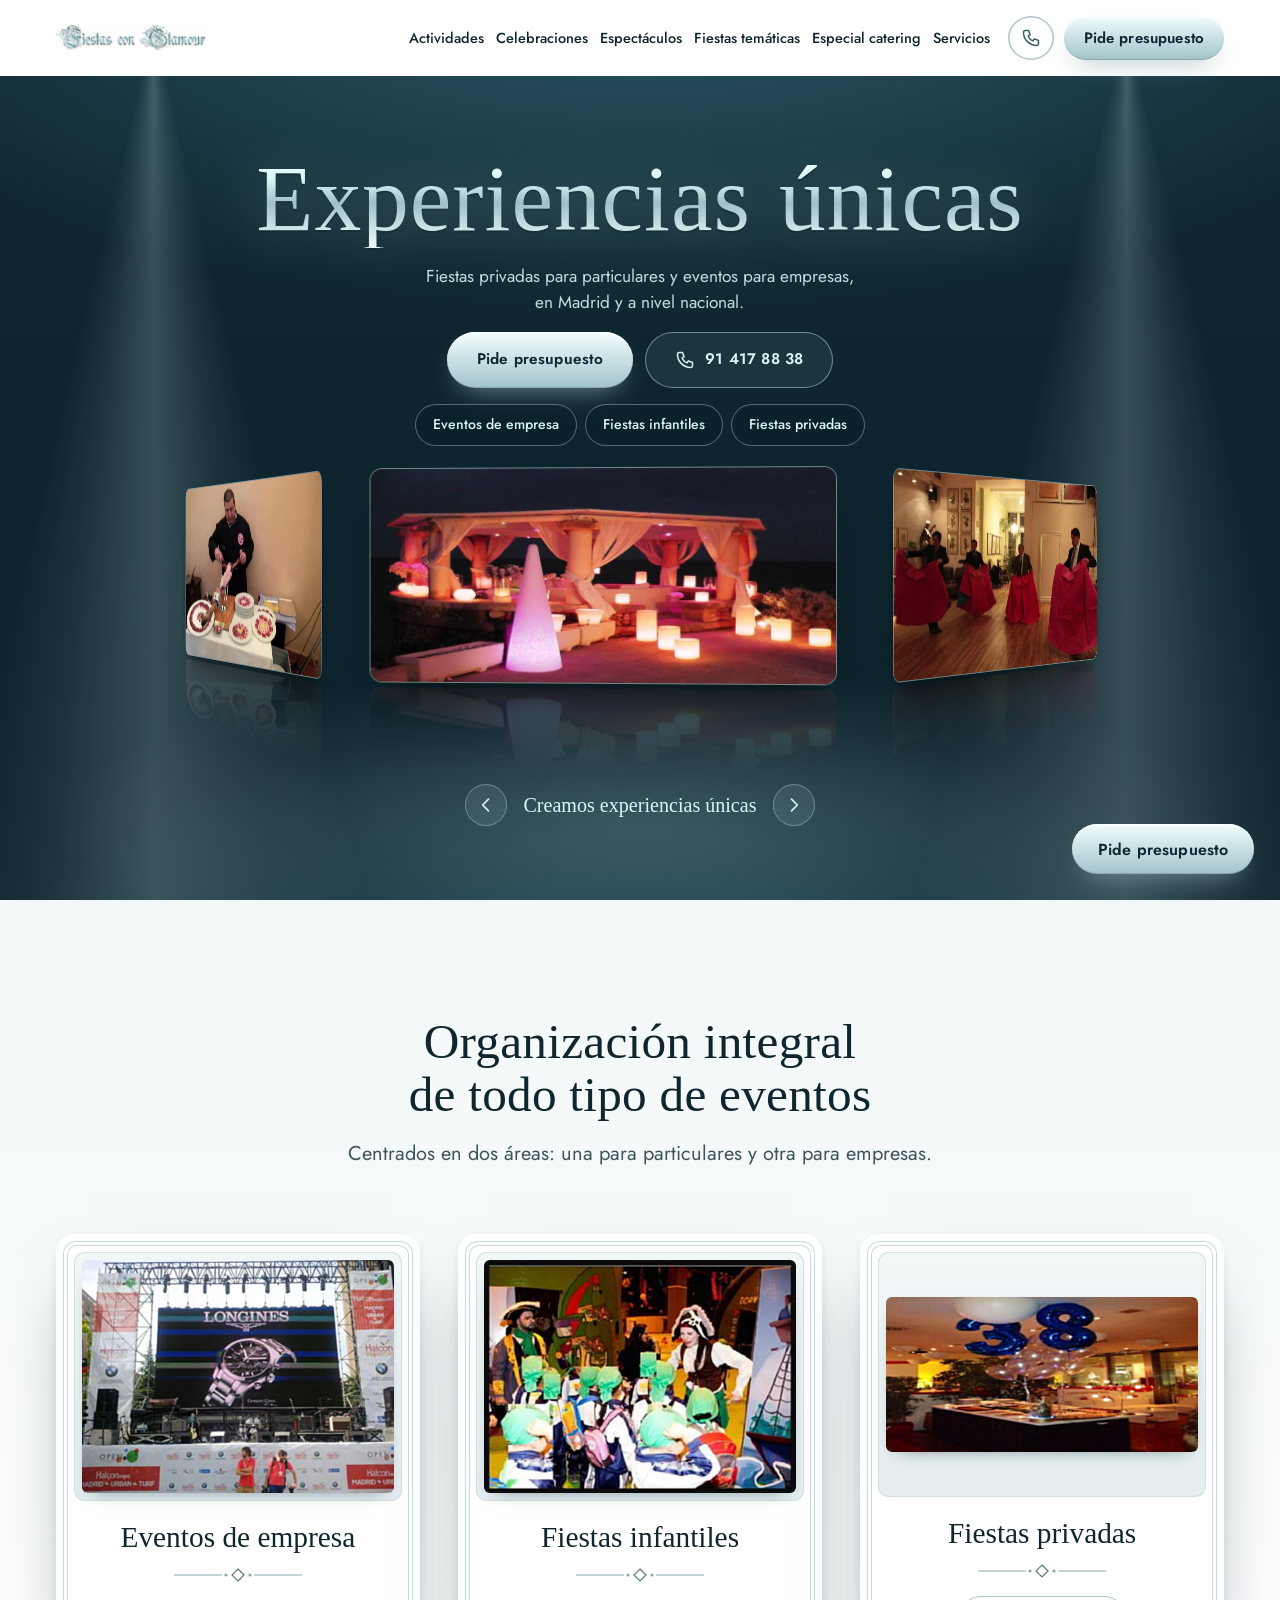
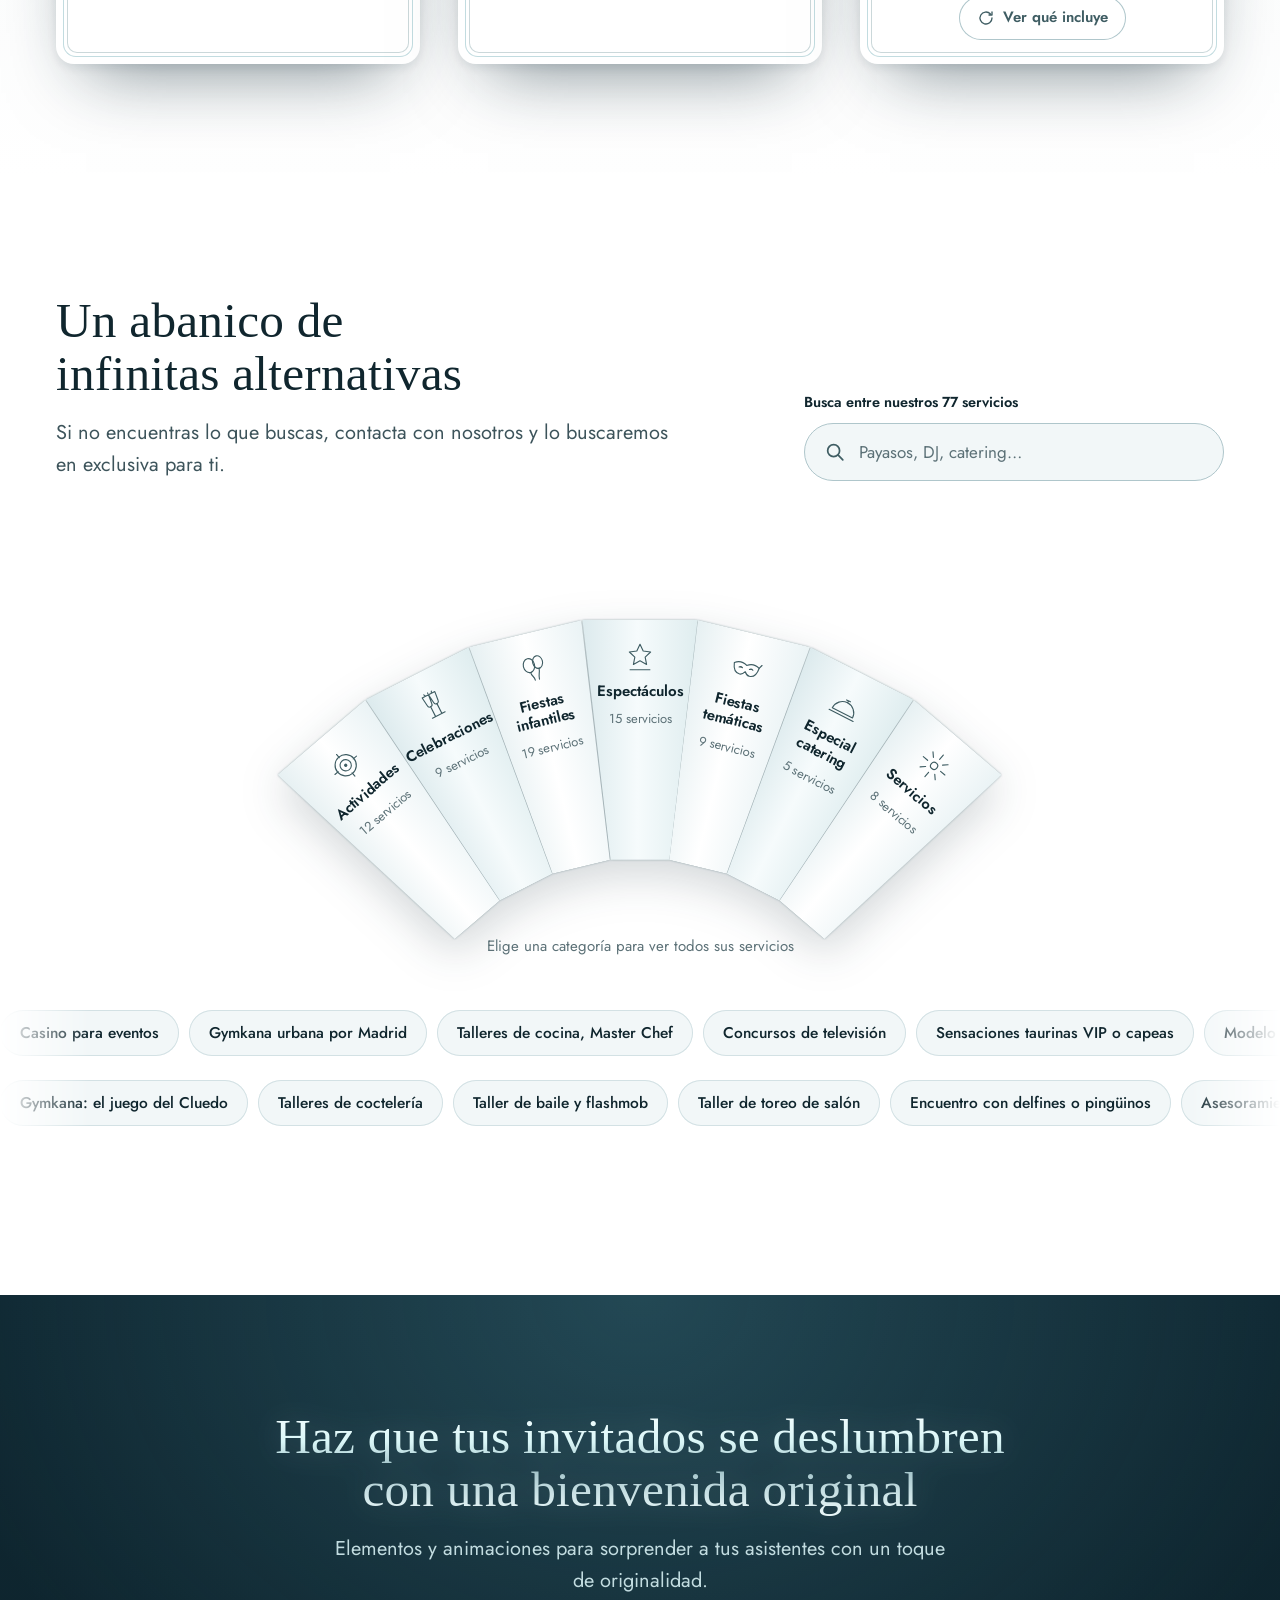
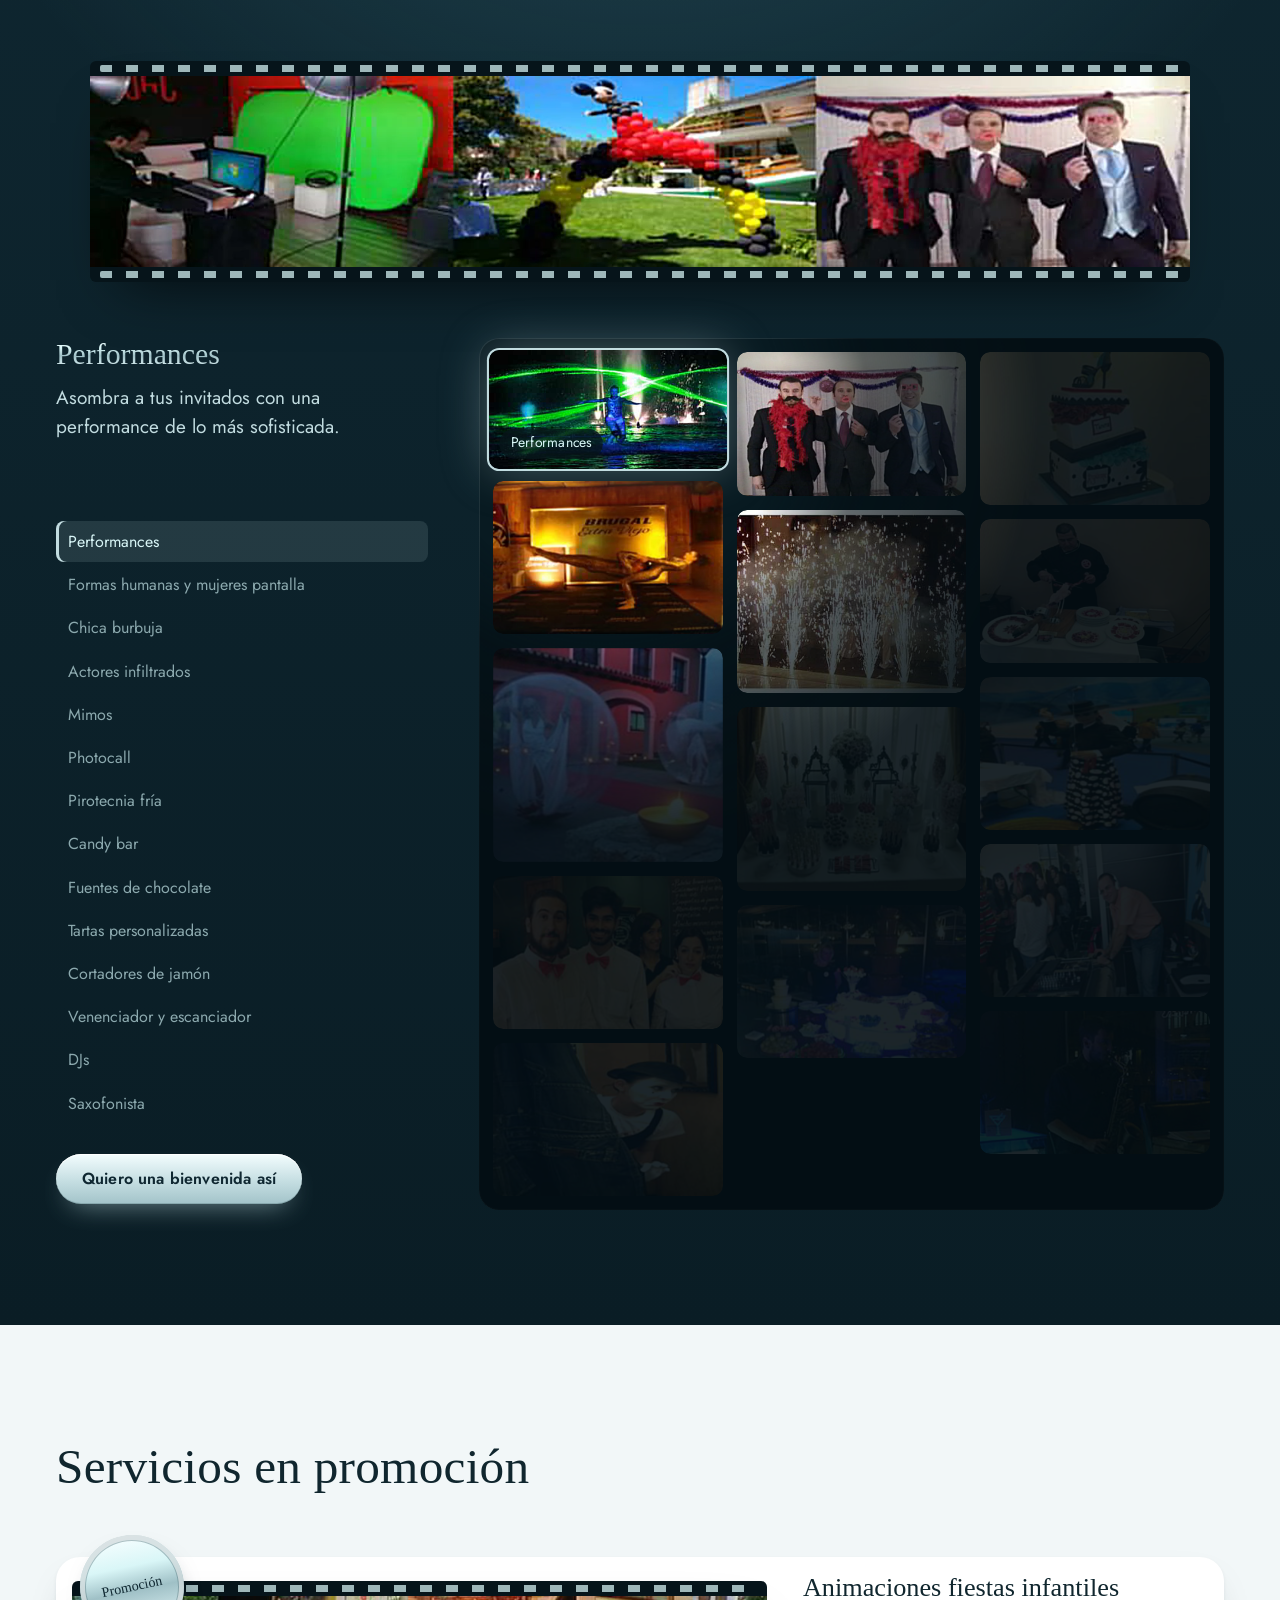
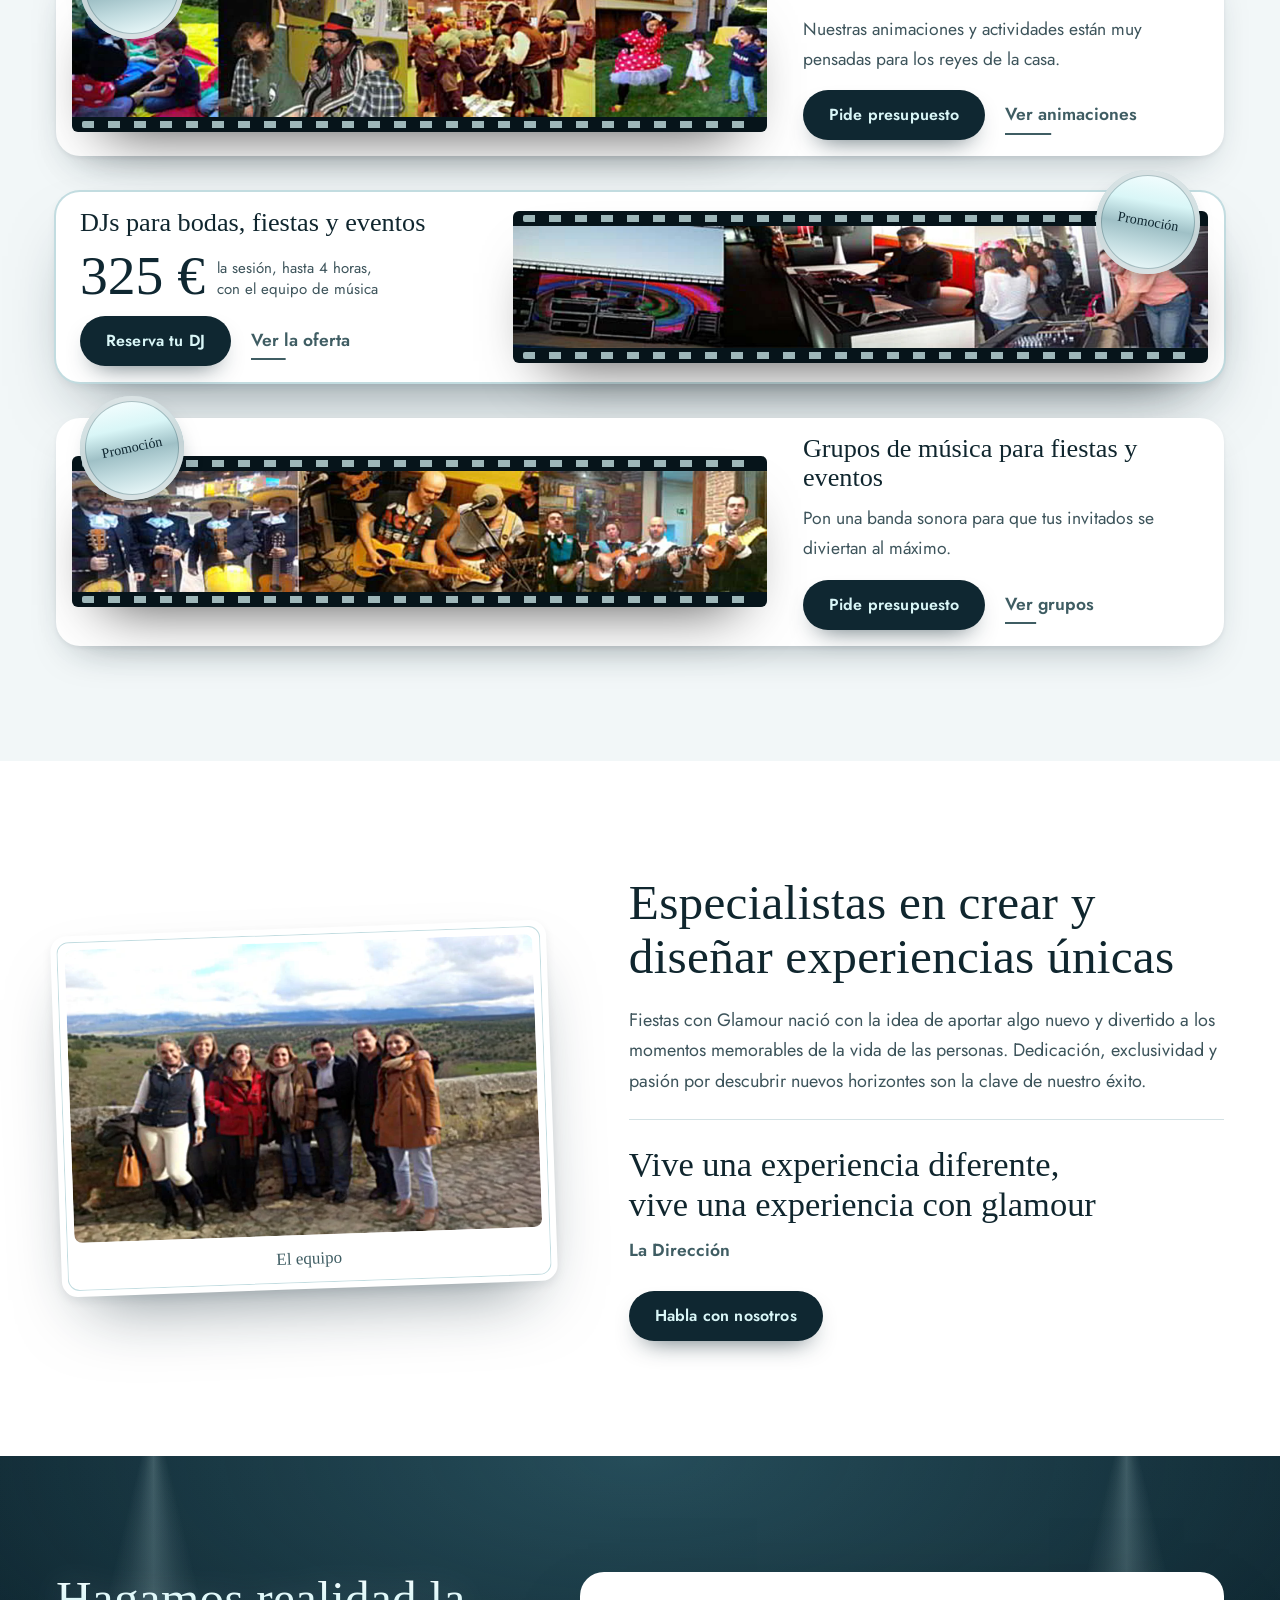
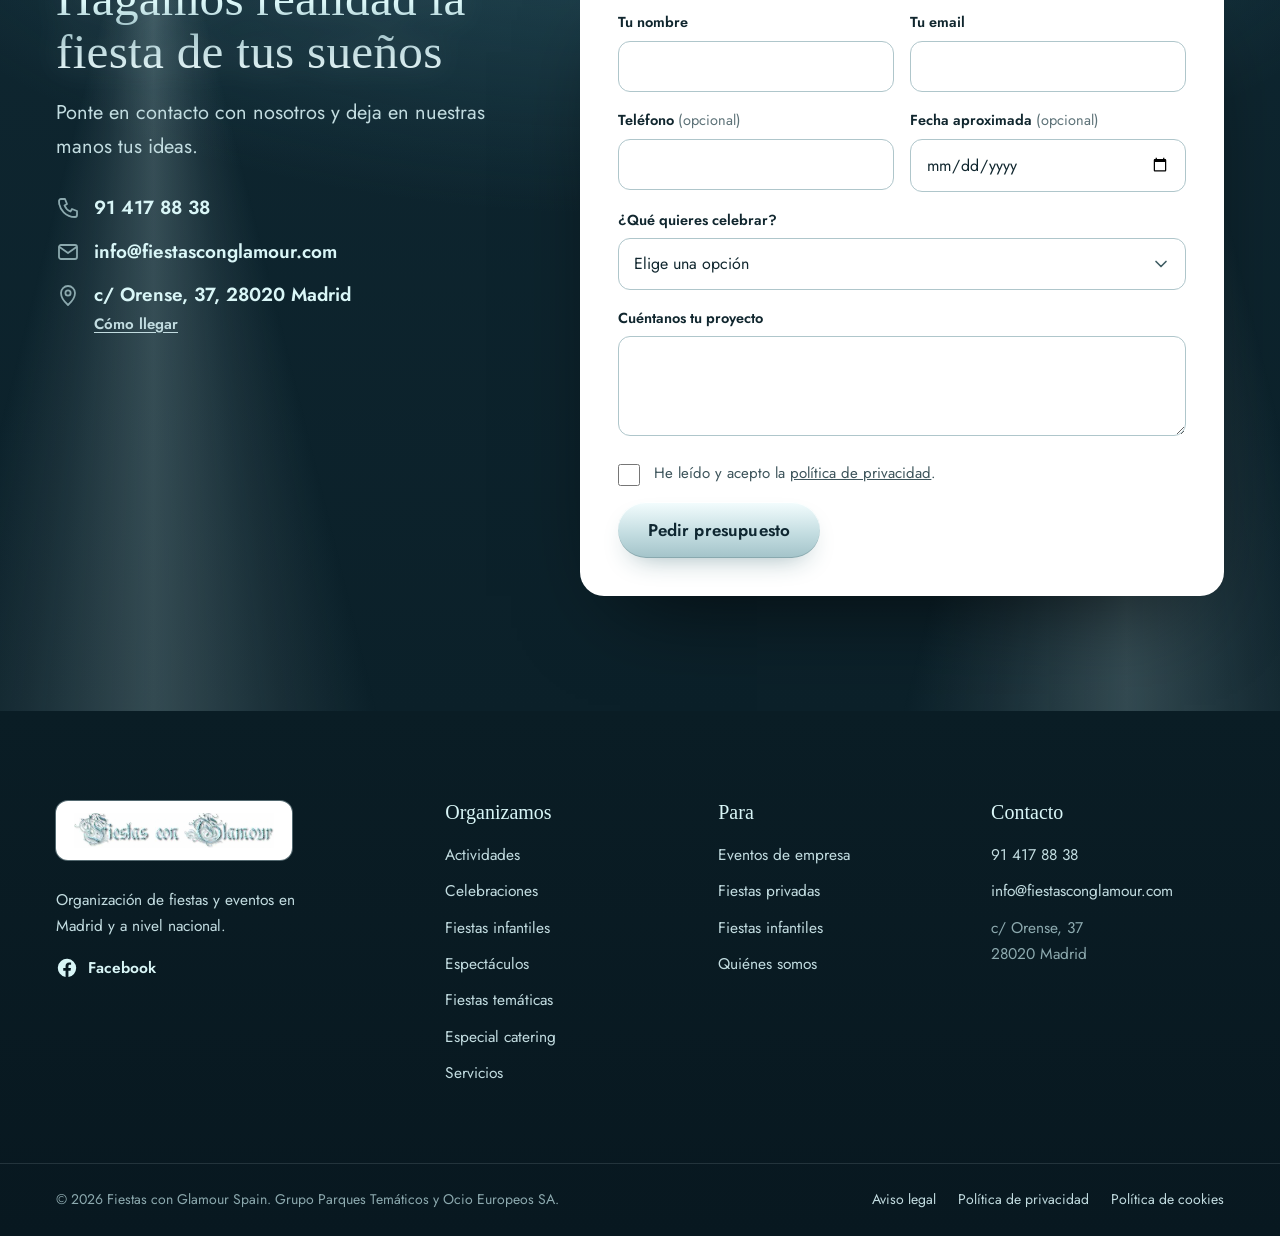
==== commit 167c428a: "feat: homepage v2 — dirección "Noche de estreno" Rediseño completo según las correcciones de Juan a " ====
--- a/index.html
+++ b/index.html
@@ -3,20 +3,20 @@
 <head>
 <meta charset="UTF-8">
 <script>document.documentElement.classList.add('js')</script>
-<meta name="viewport" content="width=device-width, initial-scale=1">
+<meta name="viewport" content="width=device-width, initial-scale=1, viewport-fit=cover">
 <title>Organización de fiestas y eventos en Madrid | Fiestas con Glamour</title>
 <meta name="description" content="Organización de fiestas privadas para particulares y eventos para empresas en Madrid y a nivel nacional: celebraciones, fiestas infantiles, team building, espectáculos, fiestas temáticas y catering.">
 <meta name="robots" content="noindex, nofollow">
-<meta name="theme-color" content="#FFFFFF">
+<meta name="theme-color" content="#0F2731">
 <meta property="og:type" content="website">
 <meta property="og:locale" content="es_ES">
-<meta property="og:title" content="Fiestas con Glamour — Organización de fiestas y eventos en Madrid">
-<meta property="og:description" content="Creamos experiencias únicas: fiestas privadas para particulares y eventos para empresas.">
-<link rel="preload" href="assets/fonts/bodoni-moda.woff2" as="font" type="font/woff2" crossorigin>
-<link rel="preload" href="assets/fonts/onest.woff2" as="font" type="font/woff2" crossorigin>
+<meta property="og:title" content="Fiestas con Glamour — Experiencias únicas">
+<meta property="og:description" content="Fiestas privadas para particulares y eventos para empresas, en Madrid y a nivel nacional.">
+<link rel="preload" href="assets/fonts/limelight.woff2" as="font" type="font/woff2" crossorigin>
+<link rel="preload" href="assets/fonts/jost.woff2" as="font" type="font/woff2" crossorigin>
 <link rel="stylesheet" href="assets/css/global.css">
 <link rel="stylesheet" href="assets/css/home.css">
-<link rel="icon" href="data:image/svg+xml,<svg xmlns='http://www.w3.org/2000/svg' viewBox='0 0 32 32'><rect width='32' height='32' rx='7' fill='%231E4B53'/><circle cx='22.5' cy='9.5' r='3.5' fill='%23D946D9'/><text x='7' y='25' font-family='Georgia,serif' font-style='italic' font-size='20' fill='white'>g</text></svg>">
+<link rel="icon" href="data:image/svg+xml,<svg xmlns='http://www.w3.org/2000/svg' viewBox='0 0 32 32'><rect width='32' height='32' rx='7' fill='%230F2731'/><text x='16' y='23' text-anchor='middle' font-family='Georgia,serif' font-size='19' fill='%23C2DCE0'>G</text></svg>">
 <script type="application/ld+json">
 {
   "@context": "https://schema.org",
@@ -40,30 +40,33 @@
   <symbol id="i-tel" viewBox="0 0 24 24"><path d="M5 3h4l2 5-2.5 1.5a11 11 0 0 0 6 6L16 13l5 2v4a2 2 0 0 1-2 2A16 16 0 0 1 3 5a2 2 0 0 1 2-2Z" fill="none" stroke="currentColor" stroke-width="1.8" stroke-linejoin="round" stroke-linecap="round"/></symbol>
   <symbol id="i-mail" viewBox="0 0 24 24"><rect x="3" y="5" width="18" height="14" rx="2" fill="none" stroke="currentColor" stroke-width="1.8"/><path d="m3.5 7 8.5 6 8.5-6" fill="none" stroke="currentColor" stroke-width="1.8" stroke-linecap="round" stroke-linejoin="round"/></symbol>
   <symbol id="i-pin" viewBox="0 0 24 24"><path d="M12 22s7-6.2 7-12A7 7 0 0 0 5 10c0 5.8 7 12 7 12Z" fill="none" stroke="currentColor" stroke-width="1.8" stroke-linejoin="round"/><circle cx="12" cy="10" r="2.6" fill="none" stroke="currentColor" stroke-width="1.8"/></symbol>
-  <symbol id="i-check" viewBox="0 0 24 24"><circle cx="12" cy="12" r="9" fill="none" stroke="currentColor" stroke-width="1.8"/><path d="m8 12.3 2.8 2.7L16.2 9.6" fill="none" stroke="currentColor" stroke-width="1.8" stroke-linecap="round" stroke-linejoin="round"/></symbol>
-  <symbol id="i-casa" viewBox="0 0 24 24"><path d="M4 10.5 12 4l8 6.5V20a1 1 0 0 1-1 1h-4.5v-6h-5v6H5a1 1 0 0 1-1-1Z" fill="none" stroke="currentColor" stroke-width="1.8" stroke-linejoin="round"/></symbol>
-  <symbol id="i-flecha" viewBox="0 0 24 24"><path d="M5 12h14m-5-5 5 5-5 5" fill="none" stroke="currentColor" stroke-width="1.8" stroke-linecap="round" stroke-linejoin="round"/></symbol>
   <symbol id="i-baja" viewBox="0 0 24 24"><path d="m6 9 6 6 6-6" fill="none" stroke="currentColor" stroke-width="2" stroke-linecap="round" stroke-linejoin="round"/></symbol>
+  <symbol id="i-izq" viewBox="0 0 24 24"><path d="m15 5-7 7 7 7" fill="none" stroke="currentColor" stroke-width="2" stroke-linecap="round" stroke-linejoin="round"/></symbol>
+  <symbol id="i-der" viewBox="0 0 24 24"><path d="m9 5 7 7-7 7" fill="none" stroke="currentColor" stroke-width="2" stroke-linecap="round" stroke-linejoin="round"/></symbol>
   <symbol id="i-lupa" viewBox="0 0 24 24"><circle cx="10.5" cy="10.5" r="6.5" fill="none" stroke="currentColor" stroke-width="1.9"/><path d="m15.5 15.5 5 5" stroke="currentColor" stroke-width="1.9" stroke-linecap="round"/></symbol>
   <symbol id="i-menu" viewBox="0 0 24 24"><path d="M4 7h16M4 12h16M4 17h10" stroke="currentColor" stroke-width="2" stroke-linecap="round"/></symbol>
   <symbol id="i-cerrar" viewBox="0 0 24 24"><path d="m6 6 12 12M18 6 6 18" stroke="currentColor" stroke-width="2" stroke-linecap="round"/></symbol>
+  <symbol id="i-girar" viewBox="0 0 24 24"><path d="M20 12a8 8 0 1 1-2.3-5.6M20 4v4h-4" fill="none" stroke="currentColor" stroke-width="1.8" stroke-linecap="round" stroke-linejoin="round"/></symbol>
   <symbol id="i-fb" viewBox="0 0 24 24"><path fill="currentColor" d="M22 12a10 10 0 1 0-11.56 9.88v-6.99H7.9V12h2.54V9.8c0-2.5 1.49-3.89 3.77-3.89 1.1 0 2.24.2 2.24.2v2.46h-1.26c-1.24 0-1.63.77-1.63 1.56V12h2.78l-.45 2.89h-2.33v6.99A10 10 0 0 0 22 12Z"/></symbol>
-  <symbol id="i-flash" viewBox="0 0 24 24"><path d="M13 2 5 13.5h6L10 22l8-11.5h-6Z" fill="none" stroke="currentColor" stroke-width="1.8" stroke-linejoin="round"/></symbol>
+  <!-- Iconos de categoría (trazo fino, como un grabado de invitación) -->
+  <symbol id="c-actividades" viewBox="0 0 48 48"><circle cx="24" cy="24" r="15" fill="none" stroke="currentColor" stroke-width="1.6"/><circle cx="24" cy="24" r="8" fill="none" stroke="currentColor" stroke-width="1.6"/><circle cx="24" cy="24" r="2.4" fill="currentColor"/><path d="M24 4v6M24 38v6M4 24h6M38 24h6" stroke="currentColor" stroke-width="1.6" stroke-linecap="round"/></symbol>
+  <symbol id="c-celebraciones" viewBox="0 0 48 48"><path d="M14 6h10l-1.5 13a3.5 3.5 0 0 1-7 0Zm20 0H24l1.5 13a3.5 3.5 0 0 0 7 0Z" fill="none" stroke="currentColor" stroke-width="1.6" stroke-linejoin="round"/><path d="M19 22.5V38m-5 0h10M29 22.5V38m-5 0h10" stroke="currentColor" stroke-width="1.6" stroke-linecap="round"/><path d="M24 4v-1M18 3l1 2M30 3l-1 2" stroke="currentColor" stroke-width="1.6" stroke-linecap="round"/></symbol>
+  <symbol id="c-infantiles" viewBox="0 0 48 48"><ellipse cx="18" cy="17" rx="8" ry="10" fill="none" stroke="currentColor" stroke-width="1.6"/><ellipse cx="31" cy="15" rx="7" ry="9" fill="none" stroke="currentColor" stroke-width="1.6"/><path d="M18 27c0 6 4 6 4 12M31 24c0 6-3 8-3 15" fill="none" stroke="currentColor" stroke-width="1.6" stroke-linecap="round"/><path d="m16.5 27 3 0M29.5 24h3" stroke="currentColor" stroke-width="1.6" stroke-linecap="round"/></symbol>
+  <symbol id="c-espectaculos" viewBox="0 0 48 48"><path d="M24 6l4.5 9.6 10.5 1.3-7.7 7.2 2 10.4L24 29.4l-9.3 5.1 2-10.4-7.7-7.2 10.5-1.3Z" fill="none" stroke="currentColor" stroke-width="1.6" stroke-linejoin="round"/><path d="M10 42h28" stroke="currentColor" stroke-width="1.6" stroke-linecap="round"/></symbol>
+  <symbol id="c-tematicas" viewBox="0 0 48 48"><path d="M6 18c6-4 12-4 18 0 6-4 12-4 18 0-1 9-5 14-11 14-3 0-5-2-7-5-2 3-4 5-7 5-6 0-10-5-11-14Z" fill="none" stroke="currentColor" stroke-width="1.6" stroke-linejoin="round"/><path d="M14 22.5c1.5-1.2 3.5-1.2 5 0M29 22.5c1.5-1.2 3.5-1.2 5 0" stroke="currentColor" stroke-width="1.6" stroke-linecap="round"/><path d="M42 18l3-5" stroke="currentColor" stroke-width="1.6" stroke-linecap="round"/></symbol>
+  <symbol id="c-catering" viewBox="0 0 48 48"><path d="M8 34a16 16 0 0 1 32 0Z" fill="none" stroke="currentColor" stroke-width="1.6" stroke-linejoin="round"/><path d="M5 38h38M24 18v-3m-3 0h6" stroke="currentColor" stroke-width="1.6" stroke-linecap="round"/></symbol>
+  <symbol id="c-servicios" viewBox="0 0 48 48"><path d="M24 4v8M24 36v8M4 24h8M36 24h8M10 10l5.5 5.5M32.5 32.5 38 38M38 10l-5.5 5.5M15.5 32.5 10 38" stroke="currentColor" stroke-width="1.6" stroke-linecap="round"/><circle cx="24" cy="24" r="5" fill="none" stroke="currentColor" stroke-width="1.6"/></symbol>
 </svg>
 
 <!-- =================================================================
-     CABECERA · su logo, su lema y sus seis categorías en su orden.
-     "Inicio" pasa al logo y "Contactar" pasa a botón.
-     El mega-menú se construye con JS a partir del catálogo de la home:
-     una sola fuente de datos para menú, móvil y buscador.
+     CABECERA · su logo original (sin retocar), sus seis categorías
+     y el presupuesto siempre a mano. El mega-menú sale del catálogo.
      ================================================================= -->
 <header class="cab" id="cab">
   <div class="cab__barra env">
     <a class="cab__marca" href="#inicio">
-      <img src="assets/img/logo.png" alt="Fiestas con Glamour" width="669" height="115">
-      <span class="cab__lema" aria-hidden="true">Organización de fiestas y eventos</span>
+      <img src="assets/img/logo-original.webp" alt="Fiestas con Glamour" width="1342" height="236">
     </a>
-
     <nav class="cab__nav" aria-label="Principal">
       <ul class="menu">
         <li><button class="menu__btn" type="button" aria-expanded="false" aria-controls="mega" data-cats="actividades">Actividades<svg aria-hidden="true"><use href="#i-baja"/></svg></button></li>
@@ -74,10 +77,9 @@
         <li><button class="menu__btn" type="button" aria-expanded="false" aria-controls="mega" data-cats="servicios">Servicios<svg aria-hidden="true"><use href="#i-baja"/></svg></button></li>
       </ul>
     </nav>
-
     <div class="cab__acciones">
       <a class="cab__tel" href="tel:+34914178838"><svg aria-hidden="true"><use href="#i-tel"/></svg><span>91 417 88 38</span></a>
-      <a class="boton boton--magenta cab__cta" href="#contacto">Contactar</a>
+      <a class="boton boton--hielo cab__cta" href="#contacto">Pide presupuesto</a>
       <button class="cab__abrir" type="button" aria-expanded="false" aria-controls="movil">
         <svg aria-hidden="true"><use href="#i-menu"/></svg><span class="vo">Abrir menú</span>
       </button>
@@ -89,323 +91,388 @@
 <div class="movil" id="movil" hidden>
   <nav class="movil__nav" aria-label="Menú"></nav>
   <div class="movil__pie">
-    <a class="boton boton--magenta" href="#contacto" data-cierra>Pide tu presupuesto</a>
+    <a class="boton boton--hielo" href="#contacto">Pide presupuesto</a>
     <a class="boton boton--linea" href="tel:+34914178838"><svg aria-hidden="true"><use href="#i-tel"/></svg>91 417 88 38</a>
-    <a class="movil__mail" href="mailto:info@fiestasconglamour.com">info@fiestasconglamour.com</a>
   </div>
 </div>
 
 <main id="principal">
 
 <!-- =================================================================
-     HERO · su slide 1 ("Creamos Experiencias Únicas") delante de su
-     propia pared de photocall. A la derecha, dos tiras de fotomatón:
-     cada foto entra con un flash, como en una sesión de verdad.
+     HERO · noche de estreno. El rótulo se enciende letra a letra,
+     dos focos barren el escenario y las siete fotos de su slider
+     giran en un tiovivo. Al pulsar una, vuela a primer plano.
+     Todo cabe en la primera pantalla, en cualquier tamaño.
      ================================================================= -->
-<section class="hero" id="inicio" aria-labelledby="hero-t">
-  <div class="hero__pared" aria-hidden="true"></div>
-  <div class="hero__env env">
-    <div class="hero__texto">
-      <h1 id="hero-t" class="hero__t">
-        <span class="linea" style="--l:0"><span>Creamos</span></span>
-        <span class="linea" style="--l:1"><span>experiencias</span></span>
-        <span class="linea" style="--l:2"><span><em>únicas</em></span></span>
+<section class="escena oscuro" id="inicio" aria-labelledby="rotulo">
+  <div class="escena__focos" aria-hidden="true"><i class="foco foco--izq"></i><i class="foco foco--der"></i></div>
+  <div class="escena__chispas" aria-hidden="true"></div>
+  <div class="escena__suelo" aria-hidden="true"></div>
+
+  <div class="escena__env env">
+    <div class="escena__texto">
+      <h1 class="rotulo" id="rotulo" aria-label="Experiencias únicas">
+        <span class="rotulo__palabra" aria-hidden="true">Experiencias</span>
+        <span class="rotulo__palabra" aria-hidden="true">únicas</span>
       </h1>
-      <p class="hero__entrada aparece" style="--a:0">En Fiestas con Glamour creamos y diseñamos experiencias únicas. Aquí podrás encontrar todos los servicios e ideas para la organización de fiestas privadas para particulares o de eventos para empresas.</p>
-      <div class="hero__botones aparece" style="--a:1">
-        <a class="boton boton--magenta boton--grande" href="#contacto">Pide tu presupuesto<svg aria-hidden="true"><use href="#i-flecha"/></svg></a>
-        <a class="boton boton--linea boton--grande" href="tel:+34914178838"><svg aria-hidden="true"><use href="#i-tel"/></svg>91 417 88 38</a>
-      </div>
-      <ul class="hero__datos aparece" style="--a:2">
-        <li><svg aria-hidden="true"><use href="#i-pin"/></svg>Madrid y a nivel nacional</li>
-        <li><svg aria-hidden="true"><use href="#i-check"/></svg>Gestión integral o parcial del evento</li>
-        <li><svg aria-hidden="true"><use href="#i-casa"/></svg>Tu fiesta o evento en cualquier lugar</li>
-      </ul>
-    </div>
-
-    <div class="fotomaton">
-      <div class="tira tira--a" role="group" aria-label="Fiestas privadas">
-        <ul class="tira__fotos">
-          <li class="toma"><img src="assets/img/tira-cumple.webp" alt="Amigos con gorros de fiesta y tarta en un cumpleaños" width="400" height="300" fetchpriority="high"></li>
-          <li class="toma"><img src="assets/img/tira-infantil.webp" alt="Animadora disfrazada de Minnie bailando con niños en un jardín" width="400" height="300"></li>
-          <li class="toma"><img src="assets/img/tira-boda.webp" alt="Primer baile de unos novios entre pirotecnia fría" width="347" height="260"></li>
-          <li class="toma"><img src="assets/img/tira-photocall.webp" alt="Invitados con bigotes y boas en el photocall de una fiesta" width="333" height="250"></li>
-        </ul>
-        <div class="tira__pie"><img src="assets/img/logo.png" alt="" width="669" height="115" loading="lazy"></div>
-      </div>
-      <div class="tira tira--b" role="group" aria-label="Eventos y espectáculos">
-        <ul class="tira__fotos">
-          <li class="toma"><img src="assets/img/tira-cabaret.webp" alt="Espectáculo de cabaret con acordeonista en un evento" width="400" height="300"></li>
-          <li class="toma"><img src="assets/img/tira-casino.webp" alt="Ruleta de la actividad de casino para eventos" width="347" height="260"></li>
-          <li class="toma"><img src="assets/img/tira-cocteleria.webp" alt="Participantes preparando cócteles en un taller de coctelería" width="325" height="244"></li>
-          <li class="toma"><img src="assets/img/tira-delfines.webp" alt="Encuentro con delfines como actividad de team building" width="347" height="260"></li>
-        </ul>
-        <div class="tira__pie"><img src="assets/img/logo.png" alt="" width="669" height="115" loading="lazy"></div>
+      <p class="escena__lema aparece" style="--a:0">Fiestas privadas para particulares y eventos para empresas, en Madrid y a nivel nacional.</p>
+      <div class="escena__cta aparece" style="--a:1">
+        <a class="boton boton--hielo boton--grande" href="#contacto">Pide presupuesto</a>
+        <a class="boton boton--cristal boton--grande" href="tel:+34914178838"><svg aria-hidden="true"><use href="#i-tel"/></svg>91 417 88 38</a>
+      </div>
+      <nav class="puertas aparece" style="--a:2" aria-label="Elige tu celebración">
+        <a class="puerta" href="#para-quien" data-abre="empresas">Eventos de empresa</a>
+        <a class="puerta" href="#para-quien" data-abre="infantiles">Fiestas infantiles</a>
+        <a class="puerta" href="#para-quien" data-abre="privadas">Fiestas privadas</a>
+      </nav>
+    </div>
+
+    <div class="tiovivo" aria-label="Lo que organizamos" role="group">
+      <div class="tiovivo__escena">
+        <div class="tiovivo__aro">
+          <button class="tiovivo__foto" type="button" data-href="http://www.fiestasconglamour.com/bienvenida/" data-ver="Conócenos" data-asunto="" data-texto="En Fiestas con Glamour creamos y diseñamos experiencias únicas: todos los servicios e ideas para tu fiesta privada o el evento de tu empresa.">
+            <img srcset="assets/img/aro-bienvenida-900.webp 900w, assets/img/aro-bienvenida-1600.webp 1600w" sizes="(min-width: 900px) 440px, 62vw" src="assets/img/aro-bienvenida-900.webp" alt="Carpa iluminada con velas y luces para una bienvenida nocturna" width="1000" height="460" fetchpriority="high">
+            <span class="tiovivo__nombre">Creamos experiencias únicas</span>
+          </button>
+          <button class="tiovivo__foto" type="button" data-href="http://www.fiestasconglamour.com/actividades-team-building-eventos-madrid/" data-ver="Ver actividades" data-asunto="Team building" data-texto="Haz que tus invitados participen y se diviertan con nuestras actividades, pensadas para eventos de empresa y fiestas privadas.">
+            <img srcset="assets/img/aro-actividades-900.webp 900w, assets/img/aro-actividades-1600.webp 1600w" sizes="(min-width: 900px) 440px, 62vw" src="assets/img/aro-actividades-900.webp" alt="Taller de toreo de salón en un evento de empresa" width="1000" height="460">
+            <span class="tiovivo__nombre">Actividades</span>
+          </button>
+          <button class="tiovivo__foto" type="button" data-href="http://www.fiestasconglamour.com/servicios-bodas-eventos-fiestas-madrid/" data-ver="Ver servicios" data-asunto="Evento de empresa" data-texto="Encuentra todo lo necesario para que tu fiesta sea un éxito: decoración, iluminación, espacios, azafatas y personal.">
+            <img srcset="assets/img/aro-servicios-900.webp 900w, assets/img/aro-servicios-1600.webp 1600w" sizes="(min-width: 900px) 440px, 62vw" src="assets/img/aro-servicios-900.webp" alt="Salón de eventos con iluminación de ambiente y velas" width="1000" height="460">
+            <span class="tiovivo__nombre">Servicios</span>
+          </button>
+          <button class="tiovivo__foto" type="button" data-href="http://www.fiestasconglamour.com/celebraciones/" data-ver="Ver celebraciones" data-asunto="Aniversario" data-texto="Porque cualquier ocasión es buena para celebrar algo con glamour: bodas, comuniones, aniversarios, fiestas sorpresa…">
+            <img srcset="assets/img/aro-celebraciones-900.webp 900w, assets/img/aro-celebraciones-1600.webp 1600w" sizes="(min-width: 900px) 440px, 62vw" src="assets/img/aro-celebraciones-900.webp" alt="Cena en la playa dentro de un corazón de velas" width="1000" height="460">
+            <span class="tiovivo__nombre">Celebraciones</span>
+          </button>
+          <button class="tiovivo__foto" type="button" data-href="http://www.fiestasconglamour.com/agencias-organizacion-espectaculos-madrid/" data-ver="Ver espectáculos" data-asunto="Evento de empresa" data-texto="Diversión, magia y entretenimiento: un completo abanico de posibilidades para amenizar tu evento.">
+            <img srcset="assets/img/aro-espectaculos-900.webp 900w, assets/img/aro-espectaculos-1600.webp 1600w" sizes="(min-width: 900px) 440px, 62vw" src="assets/img/aro-espectaculos-900.webp" alt="Espectáculo de flamenco durante una cena de gala" width="1000" height="460">
+            <span class="tiovivo__nombre">Espectáculos</span>
+          </button>
+          <button class="tiovivo__foto" type="button" data-href="http://www.fiestasconglamour.com/fiestas-tematicas-adultos-infantiles-madrid/" data-ver="Ver fiestas temáticas" data-asunto="Fiesta temática" data-texto="Una forma diferente de dar vida a tu fiesta: sorprendentes actuaciones, animaciones y personajes tematizados.">
+            <img srcset="assets/img/aro-tematicas-900.webp 900w, assets/img/aro-tematicas-1600.webp 1600w" sizes="(min-width: 900px) 440px, 62vw" src="assets/img/aro-tematicas-900.webp" alt="Niños y animadores disfrazados en una fiesta temática de Halloween" width="1000" height="460">
+            <span class="tiovivo__nombre">Fiestas temáticas</span>
+          </button>
+          <button class="tiovivo__foto" type="button" data-href="http://www.fiestasconglamour.com/servicios-bodas-eventos-fiestas-madrid/empresas-catering-domicilio/" data-ver="Ver catering" data-asunto="Boda" data-texto="Cocina sana, con gusto y calidad, para los paladares más exigentes. Catering a domicilio para bodas, comuniones y eventos.">
+            <img srcset="assets/img/aro-catering-900.webp 900w, assets/img/aro-catering-1600.webp 1600w" sizes="(min-width: 900px) 440px, 62vw" src="assets/img/aro-catering-900.webp" alt="Cortador de jamón sirviendo en un catering a domicilio" width="1000" height="460">
+            <span class="tiovivo__nombre">Especial catering</span>
+          </button>
+        </div>
+      </div>
+      <div class="tiovivo__mandos">
+        <button class="tiovivo__paso" type="button" data-paso="-1"><svg aria-hidden="true"><use href="#i-izq"/></svg><span class="vo">Foto anterior</span></button>
+        <p class="tiovivo__actual" aria-live="polite">Creamos experiencias únicas</p>
+        <button class="tiovivo__paso" type="button" data-paso="1"><svg aria-hidden="true"><use href="#i-der"/></svg><span class="vo">Foto siguiente</span></button>
       </div>
     </div>
   </div>
 </section>
 
 <!-- =================================================================
-     SUS TRES COLUMNAS · empresas, infantiles y privadas, con su texto
-     literal. Cada una suma los accesos de su propia página de área.
+     SUS TRES COLUMNAS · tres invitaciones con las fotos de su home.
+     Se inclinan con el ratón y se dan la vuelta para ver qué incluyen.
      ================================================================= -->
-<section class="seccion publicos" id="para-quien" aria-labelledby="pub-t">
+<section class="seccion invitaciones" id="para-quien" aria-labelledby="inv-t">
   <div class="env">
-    <header class="cabecera">
-      <h2 id="pub-t" class="titulo entra">Organización integral de todo tipo de eventos</h2>
-      <p class="cabecera__entrada entra" style="--i:1">Centrados en dos específicas áreas, una para particulares y otra para empresas.</p>
+    <header class="cabecera cabecera--centro">
+      <h2 id="inv-t" class="titulo">Organización integral de todo tipo de eventos</h2>
+      <p class="cabecera__entrada">Centrados en dos áreas: una para particulares y otra para empresas.</p>
     </header>
 
-    <div class="publicos__rejilla" data-grupo>
-      <article class="publico publico--empresas">
-        <a class="publico__foto foto" href="http://www.fiestasconglamour.com/agencias-organizacion-fiestas-eventos-empresas-madrid/" tabindex="-1" aria-hidden="true">
-          <img src="assets/img/pub-empresas.webp" alt="" width="400" height="300" loading="lazy">
-        </a>
-        <h3 class="publico__t"><a href="http://www.fiestasconglamour.com/agencias-organizacion-fiestas-eventos-empresas-madrid/">Organización de eventos de empresa</a></h3>
-        <p>Empresa de organización de todo tipo de eventos para empresas en Madrid y a nivel nacional. Ofrecemos servicios específicos para presentaciones de productos, eventos corporativos, organización de congresos, campañas y acciones para potenciar la imagen de tu marca. Desde Fiestas con Glamour nos ponemos a tu disposición para conseguir tu objetivo. Te ofrecemos una gestión integral o parcial del evento.</p>
-        <ul class="accesos">
-          <li><a href="http://www.fiestasconglamour.com/actividades-team-building-eventos-madrid/">Actividades de team building</a></li>
-          <li><a href="http://www.fiestasconglamour.com/celebraciones/comidas-de-empresas-en-madrid-y-cenas-de-empresas-en-madrid/">Cenas y comidas de empresas</a></li>
-          <li><a href="http://www.fiestasconglamour.com/servicios-bodas-eventos-fiestas-madrid/espacios/">Espacios para eventos</a></li>
-          <li><a href="http://www.fiestasconglamour.com/agencias-organizacion-espectaculos-madrid/">Espectáculos a medida</a></li>
-          <li><a href="http://www.fiestasconglamour.com/servicios-bodas-eventos-fiestas-madrid/empresas-catering-domicilio/">Servicios de catering</a></li>
-          <li><a href="http://www.fiestasconglamour.com/servicios-bodas-eventos-fiestas-madrid/agencias-de-azafatas-en-madrid/">Azafatas y camareros para eventos</a></li>
-        </ul>
-        <a class="enlace" href="http://www.fiestasconglamour.com/agencias-organizacion-fiestas-eventos-empresas-madrid/">Ver eventos de empresa<svg aria-hidden="true"><use href="#i-flecha"/></svg></a>
+    <div class="mesa">
+      <article class="invitacion" data-publico="empresas" style="--i:0;--r0:-9deg">
+        <div class="invitacion__inclina">
+          <div class="invitacion__giro">
+            <div class="invitacion__cara invitacion__cara--frente">
+              <div class="invitacion__foto"><img src="assets/img/inv-empresas.webp" alt="Escenario con pantalla gigante en un evento de empresa al aire libre" width="800" height="600" loading="lazy"></div>
+              <h3 class="invitacion__t">Eventos de empresa</h3>
+              <span class="invitacion__adorno" aria-hidden="true"></span>
+              <button class="invitacion__girar" type="button" aria-expanded="false"><svg aria-hidden="true"><use href="#i-girar"/></svg>Ver qué incluye</button>
+            </div>
+            <div class="invitacion__cara invitacion__cara--dorso">
+              <h3 class="invitacion__t">Eventos de empresa</h3>
+              <p>Presentaciones de producto, eventos corporativos, congresos y campañas. Te ofrecemos una gestión integral o parcial del evento.</p>
+              <ul class="invitacion__accesos">
+                <li><a href="http://www.fiestasconglamour.com/actividades-team-building-eventos-madrid/">Team building</a></li>
+                <li><a href="http://www.fiestasconglamour.com/celebraciones/comidas-de-empresas-en-madrid-y-cenas-de-empresas-en-madrid/">Cenas y comidas de empresa</a></li>
+                <li><a href="http://www.fiestasconglamour.com/servicios-bodas-eventos-fiestas-madrid/espacios/">Espacios para eventos</a></li>
+                <li><a href="http://www.fiestasconglamour.com/servicios-bodas-eventos-fiestas-madrid/agencias-de-azafatas-en-madrid/">Azafatas y camareros</a></li>
+              </ul>
+              <a class="boton boton--noche" href="#contacto" data-asunto="Evento de empresa">Pide presupuesto</a>
+              <button class="invitacion__girar invitacion__girar--volver" type="button"><svg aria-hidden="true"><use href="#i-girar"/></svg><span class="vo">Volver</span></button>
+            </div>
+          </div>
+          <span class="invitacion__brillo" aria-hidden="true"></span>
+        </div>
       </article>
 
-      <article class="publico publico--infantiles">
-        <a class="publico__foto foto" href="http://www.fiestasconglamour.com/celebraciones/fiestas-cumpleanos-infantiles-madrid/" tabindex="-1" aria-hidden="true">
-          <img src="assets/img/pub-infantiles.webp" alt="" width="400" height="300" loading="lazy">
-        </a>
-        <h3 class="publico__t"><a href="http://www.fiestasconglamour.com/celebraciones/fiestas-cumpleanos-infantiles-madrid/">Fiestas y cumpleaños infantiles</a></h3>
-        <p>En Fiestas con Glamour te ofrecemos la posibilidad de conseguir que los más pequeños disfruten de un día especial lleno de diversión y magia, rodeados de sus personajes favoritos y con una decoración de fantasía. Para ello contamos para la organización de tus fiestas infantiles a domicilio y cumpleaños infantiles en Madrid y alrededores con un sinfín de actividades tales como animadores infantiles, payasos, magos, juegos…</p>
-        <ul class="accesos">
-          <li><a href="http://www.fiestasconglamour.com/celebraciones/fiestas-cumpleanos-infantiles-madrid/castillos-hinchables-a-domicilio-fiestas-y-cumpleanos-infantiles/">Castillos hinchables a domicilio</a></li>
-          <li><a href="http://www.fiestasconglamour.com/celebraciones/fiestas-cumpleanos-infantiles-madrid/fiesta-de-la-espuma-para-fiestas-y-eventos/">Fiesta de la espuma</a></li>
-          <li><a href="http://www.fiestasconglamour.com/celebraciones/fiestas-cumpleanos-infantiles-madrid/tartas-personalizadas-y-candy-bar-para-fiestas-infantiles/">Tartas personalizadas y mesas de chuches</a></li>
-          <li><a href="http://www.fiestasconglamour.com/celebraciones/fiestas-cumpleanos-infantiles-madrid/payasos-a-domicilio-fiestas-y-cumpleanos-infantiles/">Payasos a domicilio</a></li>
-          <li><a href="http://www.fiestasconglamour.com/celebraciones/fiestas-cumpleanos-infantiles-madrid/decoracion-con-globos-de-fiestas-y-cumpleanos-infantiles/">Decoración con globos</a></li>
-          <li><a href="http://www.fiestasconglamour.com/celebraciones/fiestas-cumpleanos-infantiles-madrid/magos-para-comuniones-fiestas-y-cumpleanos-infantiles/">Magos para fiestas infantiles</a></li>
-        </ul>
-        <a class="enlace" href="http://www.fiestasconglamour.com/celebraciones/fiestas-cumpleanos-infantiles-madrid/">Ver fiestas infantiles<svg aria-hidden="true"><use href="#i-flecha"/></svg></a>
+      <article class="invitacion" data-publico="infantiles" style="--i:1;--r0:4deg">
+        <div class="invitacion__inclina">
+          <div class="invitacion__giro">
+            <div class="invitacion__cara invitacion__cara--frente">
+              <div class="invitacion__foto"><img src="assets/img/inv-infantiles.webp" alt="Niños con disfraces de piratas y animadores en una fiesta infantil" width="800" height="600" loading="lazy"></div>
+              <h3 class="invitacion__t">Fiestas infantiles</h3>
+              <span class="invitacion__adorno" aria-hidden="true"></span>
+              <button class="invitacion__girar" type="button" aria-expanded="false"><svg aria-hidden="true"><use href="#i-girar"/></svg>Ver qué incluye</button>
+            </div>
+            <div class="invitacion__cara invitacion__cara--dorso">
+              <h3 class="invitacion__t">Fiestas infantiles</h3>
+              <p>Que los más pequeños disfruten de un día especial lleno de diversión y magia, rodeados de sus personajes favoritos.</p>
+              <ul class="invitacion__accesos">
+                <li><a href="http://www.fiestasconglamour.com/celebraciones/fiestas-cumpleanos-infantiles-madrid/castillos-hinchables-a-domicilio-fiestas-y-cumpleanos-infantiles/">Castillos hinchables</a></li>
+                <li><a href="http://www.fiestasconglamour.com/celebraciones/fiestas-cumpleanos-infantiles-madrid/fiesta-de-la-espuma-para-fiestas-y-eventos/">Fiesta de la espuma</a></li>
+                <li><a href="http://www.fiestasconglamour.com/celebraciones/fiestas-cumpleanos-infantiles-madrid/payasos-a-domicilio-fiestas-y-cumpleanos-infantiles/">Payasos a domicilio</a></li>
+                <li><a href="http://www.fiestasconglamour.com/celebraciones/fiestas-cumpleanos-infantiles-madrid/magos-para-comuniones-fiestas-y-cumpleanos-infantiles/">Magos para fiestas</a></li>
+              </ul>
+              <a class="boton boton--noche" href="#contacto" data-asunto="Cumpleaños infantil">Pide presupuesto</a>
+              <button class="invitacion__girar invitacion__girar--volver" type="button"><svg aria-hidden="true"><use href="#i-girar"/></svg><span class="vo">Volver</span></button>
+            </div>
+          </div>
+          <span class="invitacion__brillo" aria-hidden="true"></span>
+        </div>
       </article>
 
-      <article class="publico publico--privadas">
-        <a class="publico__foto foto" href="http://www.fiestasconglamour.com/empresas-organizacion-fiestas-privadas-particulares-madrid/" tabindex="-1" aria-hidden="true">
-          <img src="assets/img/pub-privadas.webp" alt="" width="400" height="300" loading="lazy">
-        </a>
-        <h3 class="publico__t"><a href="http://www.fiestasconglamour.com/empresas-organizacion-fiestas-privadas-particulares-madrid/">Fiestas privadas y originales</a></h3>
-        <p>En Fiestas con Glamour creemos que lo más importante de las fiestas privadas y originales en Madrid para particulares es poder rodearte de tus amigos y ofrecerles un recuerdo inolvidable; para ello te proponemos diversas opciones para decorar tu espacio, ofrecer un buen catering a tus invitados, sorprenderles con fiestas temáticas, animaciones o actividades y espectáculos a medida en tu espacio para una velada perfecta.</p>
-        <ul class="accesos">
-          <li><a href="http://www.fiestasconglamour.com/celebraciones/organizacion-fiestas-sorpresa-madrid/">Fiestas sorpresa originales</a></li>
-          <li><a href="http://www.fiestasconglamour.com/celebraciones/organizacion-cumpleanos-adultos-madrid/">Fiestas de cumpleaños para adultos</a></li>
-          <li><a href="http://www.fiestasconglamour.com/fiestas-tematicas-adultos-infantiles-madrid/">Fiestas temáticas</a></li>
-          <li><a href="http://www.fiestasconglamour.com/agencias-organizacion-espectaculos-madrid/musica-bodas-fiestas-eventos-empresas/djs-de-musica/">DJs para fiestas</a></li>
-          <li><a href="http://www.fiestasconglamour.com/servicios-bodas-eventos-fiestas-madrid/empresas-catering-domicilio/">Servicio de catering</a></li>
-          <li><a href="http://www.fiestasconglamour.com/servicios-bodas-eventos-fiestas-madrid/ideas-originales/">Ideas originales</a></li>
-        </ul>
-        <a class="enlace" href="http://www.fiestasconglamour.com/empresas-organizacion-fiestas-privadas-particulares-madrid/">Ver fiestas privadas<svg aria-hidden="true"><use href="#i-flecha"/></svg></a>
+      <article class="invitacion" data-publico="privadas" style="--i:2;--r0:10deg">
+        <div class="invitacion__inclina">
+          <div class="invitacion__giro">
+            <div class="invitacion__cara invitacion__cara--frente">
+              <div class="invitacion__foto"><img src="assets/img/inv-privadas.webp" alt="Salón decorado con globos del número 38 para un cumpleaños" width="800" height="400" loading="lazy"></div>
+              <h3 class="invitacion__t">Fiestas privadas</h3>
+              <span class="invitacion__adorno" aria-hidden="true"></span>
+              <button class="invitacion__girar" type="button" aria-expanded="false"><svg aria-hidden="true"><use href="#i-girar"/></svg>Ver qué incluye</button>
+            </div>
+            <div class="invitacion__cara invitacion__cara--dorso">
+              <h3 class="invitacion__t">Fiestas privadas</h3>
+              <p>Lo más importante es poder rodearte de tus amigos y ofrecerles un recuerdo inolvidable.</p>
+              <ul class="invitacion__accesos">
+                <li><a href="http://www.fiestasconglamour.com/celebraciones/organizacion-fiestas-sorpresa-madrid/">Fiestas sorpresa</a></li>
+                <li><a href="http://www.fiestasconglamour.com/celebraciones/organizacion-cumpleanos-adultos-madrid/">Cumpleaños para adultos</a></li>
+                <li><a href="http://www.fiestasconglamour.com/fiestas-tematicas-adultos-infantiles-madrid/">Fiestas temáticas</a></li>
+                <li><a href="http://www.fiestasconglamour.com/agencias-organizacion-espectaculos-madrid/musica-bodas-fiestas-eventos-empresas/djs-de-musica/">DJs para fiestas</a></li>
+              </ul>
+              <a class="boton boton--noche" href="#contacto" data-asunto="Fiesta sorpresa">Pide presupuesto</a>
+              <button class="invitacion__girar invitacion__girar--volver" type="button"><svg aria-hidden="true"><use href="#i-girar"/></svg><span class="vo">Volver</span></button>
+            </div>
+          </div>
+          <span class="invitacion__brillo" aria-hidden="true"></span>
+        </div>
       </article>
     </div>
   </div>
 </section>
 
 <!-- =================================================================
-     CATÁLOGO · lo que su slider y su menú de tres niveles esconden:
-     las 77 páginas de servicio, a un clic y con buscador. Cada pestaña
-     usa la frase de cabecera y la introducción de su propia página.
-     Sin JS se ven todas las categorías seguidas.
-     data-k = palabras de sus propias páginas, para que el buscador
-     encuentre "jamón" en Extras gourmet o "chuches" en Especial golosos.
+     ABANICO · un abanico de verdad con sus siete categorías, que se
+     mece, y dos cintas con sus 77 servicios en movimiento lento.
+     Nada aparece marcado hasta que se elige una categoría.
+     Sin JS, los siete paneles se ven completos.
      ================================================================= -->
-<section class="seccion carta" id="catalogo" aria-labelledby="carta-t">
+<section class="seccion abanico" id="catalogo" aria-labelledby="aba-t">
   <div class="env">
-    <header class="carta__cab">
-      <div class="carta__intro">
-        <h2 id="carta-t" class="titulo entra">Un abanico de infinitas alternativas</h2>
-        <p class="cabecera__entrada entra" style="--i:1">Si no encuentras lo que buscas, contacta con nosotros y lo buscaremos en exclusiva para ti.</p>
-      </div>
-      <div class="buscador entra" role="search" style="--i:2">
+    <header class="abanico__cab">
+      <div>
+        <h2 id="aba-t" class="titulo">Un abanico de infinitas alternativas</h2>
+        <p class="cabecera__entrada">Si no encuentras lo que buscas, contacta con nosotros y lo buscaremos en exclusiva para ti.</p>
+      </div>
+      <div class="buscador" role="search">
         <label for="busca" class="buscador__l">Busca entre nuestros <span data-total>77</span> servicios</label>
         <div class="buscador__campo">
           <svg aria-hidden="true"><use href="#i-lupa"/></svg>
-          <input id="busca" type="search" placeholder="Payasos, DJ, catering, team building…" autocomplete="off" spellcheck="false" aria-controls="resultados" aria-describedby="busca-n">
+          <input id="busca" type="search" placeholder="Payasos, DJ, catering…" autocomplete="off" spellcheck="false" aria-controls="resultados" aria-describedby="busca-n">
           <button type="button" class="buscador__borrar" hidden><svg aria-hidden="true"><use href="#i-cerrar"/></svg><span class="vo">Borrar búsqueda</span></button>
         </div>
       </div>
     </header>
-
-    <div class="pestanas" role="tablist" aria-label="Categorías del catálogo">
-      <button class="pestana" type="button" role="tab" id="tab-actividades" aria-controls="cat-actividades" aria-selected="true">Actividades<span class="pestana__n">12</span></button>
-      <button class="pestana" type="button" role="tab" id="tab-celebraciones" aria-controls="cat-celebraciones" aria-selected="false" tabindex="-1">Celebraciones<span class="pestana__n">9</span></button>
-      <button class="pestana" type="button" role="tab" id="tab-infantiles" aria-controls="cat-infantiles" aria-selected="false" tabindex="-1">Fiestas infantiles<span class="pestana__n">19</span></button>
-      <button class="pestana" type="button" role="tab" id="tab-espectaculos" aria-controls="cat-espectaculos" aria-selected="false" tabindex="-1">Espectáculos<span class="pestana__n">15</span></button>
-      <button class="pestana" type="button" role="tab" id="tab-tematicas" aria-controls="cat-tematicas" aria-selected="false" tabindex="-1">Fiestas temáticas<span class="pestana__n">9</span></button>
-      <button class="pestana" type="button" role="tab" id="tab-catering" aria-controls="cat-catering" aria-selected="false" tabindex="-1">Especial catering<span class="pestana__n">5</span></button>
-      <button class="pestana" type="button" role="tab" id="tab-servicios" aria-controls="cat-servicios" aria-selected="false" tabindex="-1">Servicios<span class="pestana__n">8</span></button>
-    </div>
-
-    <div class="carta__paneles">
-      <section class="panel" id="cat-actividades" role="tabpanel" aria-labelledby="tab-actividades" data-cat="actividades">
-        <div class="panel__foto"><img srcset="assets/img/cat-actividades-640.webp 640w, assets/img/cat-actividades-1000.webp 1000w" sizes="(min-width: 1000px) 500px, 92vw" src="assets/img/cat-actividades-640.webp" alt="Taller de toreo de salón en un evento de empresa" width="1000" height="460" loading="lazy"></div>
-        <div class="panel__cuerpo">
-          <h3 class="panel__t">Actividades</h3>
-          <p class="panel__lema">Haz que tus invitados participen y se diviertan con nuestras actividades</p>
-          <p class="panel__txt">En Fiestas con Glamour hemos desarrollado todo nuestro ingenio para poder confeccionar un catálogo de actividades de team building totalmente pensadas para eventos de empresas y fiestas privadas para particulares.</p>
-          <ul class="servicios">
-            <li><a href="http://www.fiestasconglamour.com/actividades-team-building-eventos-madrid/casino/" data-k="ruleta juego apuestas">Casino para eventos</a></li>
-            <li><a href="http://www.fiestasconglamour.com/actividades-team-building-eventos-madrid/gymkana-el-juego-del-cluedo/" data-k="misterio detectives gincana">Gymkana: el juego del Cluedo</a></li>
-            <li><a href="http://www.fiestasconglamour.com/actividades-team-building-eventos-madrid/actividades-empresas-particulares-gymkana-juegos-cumpleanos-fiestas-urbana-por-madrid/" data-k="gincana juegos ciudad">Gymkana urbana por Madrid</a></li>
-            <li><a href="http://www.fiestasconglamour.com/actividades-team-building-eventos-madrid/cocteleria/" data-k="cocteles cócteles barman bebidas">Talleres de coctelería</a></li>
-            <li><a href="http://www.fiestasconglamour.com/actividades-team-building-eventos-madrid/talleres-de-cocina/" data-k="cocina chef masterchef">Talleres de cocina — Master Chef</a></li>
-            <li><a href="http://www.fiestasconglamour.com/actividades-team-building-eventos-madrid/mira-quien-baila/" data-k="baile flashmob coreografía">Taller de baile — flashmob</a></li>
-            <li><a href="http://www.fiestasconglamour.com/actividades-team-building-eventos-madrid/actividades-empresas-particulares-concursos-de-tv-interactivo/" data-k="tele tv programa concurso">Concursos de televisión</a></li>
-            <li><a href="http://www.fiestasconglamour.com/actividades-team-building-eventos-madrid/toreo-de-salon-y-expresion-taurina-madrid/" data-k="toros taurina capote">Taller de toreo de salón</a></li>
-            <li><a href="http://www.fiestasconglamour.com/actividades-team-building-eventos-madrid/actividades-empresas-sensaciones-taurinas-capeas/" data-k="toros capea campo vip">Sensaciones taurinas VIP o capeas</a></li>
-            <li><a href="http://www.fiestasconglamour.com/actividades-team-building-eventos-madrid/encuentro-con-delfines-y-pinguinos/" data-k="animales delfin pinguino acuario">Encuentro con delfines o pingüinos</a></li>
-            <li><a href="http://www.fiestasconglamour.com/actividades-team-building-eventos-madrid/modelo-por-un-dia/" data-k="fotos sesión maquillaje pasarela">Modelo por un día</a></li>
-            <li><a href="http://www.fiestasconglamour.com/actividades-team-building-eventos-madrid/asesoramiento-imagen/" data-k="estilismo be chic change to chic imagen">Asesoramiento de imagen</a></li>
-          </ul>
-          <a class="enlace" href="http://www.fiestasconglamour.com/actividades-team-building-eventos-madrid/">Ver todas las actividades<svg aria-hidden="true"><use href="#i-flecha"/></svg></a>
+  </div>
+
+  <div class="abanico__mano" aria-label="Categorías">
+    <div class="abanico__varillas">
+      <button class="varilla" type="button" style="--i:0" data-cat="actividades" aria-controls="cat-actividades" aria-expanded="false"><span class="varilla__cara"><svg class="varilla__icono" aria-hidden="true"><use href="#c-actividades"/></svg><span class="varilla__t">Actividades</span><span class="varilla__n">12 servicios</span></span></button>
+      <button class="varilla" type="button" style="--i:1" data-cat="celebraciones" aria-controls="cat-celebraciones" aria-expanded="false"><span class="varilla__cara"><svg class="varilla__icono" aria-hidden="true"><use href="#c-celebraciones"/></svg><span class="varilla__t">Celebraciones</span><span class="varilla__n">9 servicios</span></span></button>
+      <button class="varilla" type="button" style="--i:2" data-cat="infantiles" aria-controls="cat-infantiles" aria-expanded="false"><span class="varilla__cara"><svg class="varilla__icono" aria-hidden="true"><use href="#c-infantiles"/></svg><span class="varilla__t">Fiestas infantiles</span><span class="varilla__n">19 servicios</span></span></button>
+      <button class="varilla" type="button" style="--i:3" data-cat="espectaculos" aria-controls="cat-espectaculos" aria-expanded="false"><span class="varilla__cara"><svg class="varilla__icono" aria-hidden="true"><use href="#c-espectaculos"/></svg><span class="varilla__t">Espectáculos</span><span class="varilla__n">15 servicios</span></span></button>
+      <button class="varilla" type="button" style="--i:4" data-cat="tematicas" aria-controls="cat-tematicas" aria-expanded="false"><span class="varilla__cara"><svg class="varilla__icono" aria-hidden="true"><use href="#c-tematicas"/></svg><span class="varilla__t">Fiestas temáticas</span><span class="varilla__n">9 servicios</span></span></button>
+      <button class="varilla" type="button" style="--i:5" data-cat="catering" aria-controls="cat-catering" aria-expanded="false"><span class="varilla__cara"><svg class="varilla__icono" aria-hidden="true"><use href="#c-catering"/></svg><span class="varilla__t">Especial catering</span><span class="varilla__n">5 servicios</span></span></button>
+      <button class="varilla" type="button" style="--i:6" data-cat="servicios" aria-controls="cat-servicios" aria-expanded="false"><span class="varilla__cara"><svg class="varilla__icono" aria-hidden="true"><use href="#c-servicios"/></svg><span class="varilla__t">Servicios</span><span class="varilla__n">8 servicios</span></span></button>
+    </div>
+    <p class="abanico__pista">Elige una categoría para ver todos sus servicios</p>
+  </div>
+
+  <div class="env">
+    <div class="cat-paneles">
+      <section class="cat-panel" id="cat-actividades" data-cat="actividades" aria-labelledby="cp-actividades">
+        <div class="cat-panel__cab">
+          <h3 class="cat-panel__t" id="cp-actividades">Actividades</h3>
+          <p class="cat-panel__lema">Haz que tus invitados participen y se diviertan con nuestras actividades</p>
+          <button class="cat-panel__cerrar" type="button"><svg aria-hidden="true"><use href="#i-cerrar"/></svg><span class="vo">Cerrar Actividades</span></button>
+        </div>
+        <ul class="servicios">
+          <li><a href="http://www.fiestasconglamour.com/actividades-team-building-eventos-madrid/casino/" data-k="ruleta juego apuestas">Casino para eventos</a></li>
+          <li><a href="http://www.fiestasconglamour.com/actividades-team-building-eventos-madrid/gymkana-el-juego-del-cluedo/" data-k="misterio detectives gincana">Gymkana: el juego del Cluedo</a></li>
+          <li><a href="http://www.fiestasconglamour.com/actividades-team-building-eventos-madrid/actividades-empresas-particulares-gymkana-juegos-cumpleanos-fiestas-urbana-por-madrid/" data-k="gincana juegos ciudad">Gymkana urbana por Madrid</a></li>
+          <li><a href="http://www.fiestasconglamour.com/actividades-team-building-eventos-madrid/cocteleria/" data-k="cocteles cócteles barman bebidas">Talleres de coctelería</a></li>
+          <li><a href="http://www.fiestasconglamour.com/actividades-team-building-eventos-madrid/talleres-de-cocina/" data-k="cocina chef masterchef">Talleres de cocina, Master Chef</a></li>
+          <li><a href="http://www.fiestasconglamour.com/actividades-team-building-eventos-madrid/mira-quien-baila/" data-k="baile flashmob coreografía">Taller de baile y flashmob</a></li>
+          <li><a href="http://www.fiestasconglamour.com/actividades-team-building-eventos-madrid/actividades-empresas-particulares-concursos-de-tv-interactivo/" data-k="tele tv programa concurso">Concursos de televisión</a></li>
+          <li><a href="http://www.fiestasconglamour.com/actividades-team-building-eventos-madrid/toreo-de-salon-y-expresion-taurina-madrid/" data-k="toros taurina capote">Taller de toreo de salón</a></li>
+          <li><a href="http://www.fiestasconglamour.com/actividades-team-building-eventos-madrid/actividades-empresas-sensaciones-taurinas-capeas/" data-k="toros capea campo vip">Sensaciones taurinas VIP o capeas</a></li>
+          <li><a href="http://www.fiestasconglamour.com/actividades-team-building-eventos-madrid/encuentro-con-delfines-y-pinguinos/" data-k="animales delfin pinguino acuario">Encuentro con delfines o pingüinos</a></li>
+          <li><a href="http://www.fiestasconglamour.com/actividades-team-building-eventos-madrid/modelo-por-un-dia/" data-k="fotos sesión maquillaje pasarela">Modelo por un día</a></li>
+          <li><a href="http://www.fiestasconglamour.com/actividades-team-building-eventos-madrid/asesoramiento-imagen/" data-k="estilismo be chic change to chic imagen">Asesoramiento de imagen</a></li>
+        </ul>
+        <div class="cat-panel__pie">
+          <a class="enlace cat-panel__ver" href="http://www.fiestasconglamour.com/actividades-team-building-eventos-madrid/">Ver todas las actividades</a>
+          <a class="boton boton--noche" href="#contacto" data-asunto="Team building">Pide presupuesto</a>
         </div>
       </section>
 
-      <section class="panel" id="cat-celebraciones" role="tabpanel" aria-labelledby="tab-celebraciones" data-cat="celebraciones">
-        <div class="panel__foto"><img srcset="assets/img/cat-celebraciones-640.webp 640w, assets/img/cat-celebraciones-1000.webp 1000w" sizes="(min-width: 1000px) 500px, 92vw" src="assets/img/cat-celebraciones-640.webp" alt="Cena en la playa dentro de un corazón de velas" width="1000" height="460" loading="lazy"></div>
-        <div class="panel__cuerpo">
-          <h3 class="panel__t">Celebraciones</h3>
-          <p class="panel__lema">Porque cualquier ocasión es buena para celebrar algo con glamour</p>
-          <p class="panel__txt">Tenemos muchas ideas originales para poder ofrecerte soluciones imaginativas para poder organizar todos los eventos o fiestas privadas y originales con mucho glamour.</p>
-          <ul class="servicios">
-            <li><a href="http://www.fiestasconglamour.com/celebraciones/wedding-planner-organizacion-bodas-originales-madrid/" data-k="boda novios wedding planner">Bodas originales — organización de bodas</a></li>
-            <li><a href="http://www.fiestasconglamour.com/celebraciones/organizacion-comuniones-madrid/" data-k="comunion primera comunión">Organización de comuniones</a></li>
-            <li><a href="http://www.fiestasconglamour.com/celebraciones/bautizos/" data-k="bautizo bebé">Organización de bautizos</a></li>
-            <li><a href="http://www.fiestasconglamour.com/celebraciones/baby-shower/" data-k="bebé embarazo">Fiestas baby shower</a></li>
-            <li><a href="http://www.fiestasconglamour.com/celebraciones/puestas-de-largo/" data-k="18 dieciocho debutante">Puestas de largo</a></li>
-            <li><a href="http://www.fiestasconglamour.com/celebraciones/aniversarios/" data-k="aniversario bodas de plata oro cena de gala">Aniversarios</a></li>
-            <li><a href="http://www.fiestasconglamour.com/celebraciones/organizacion-fiestas-sorpresa-madrid/" data-k="sorpresa">Fiestas sorpresa</a></li>
-            <li><a href="http://www.fiestasconglamour.com/celebraciones/organizacion-cumpleanos-adultos-madrid/" data-k="cumpleaños adultos 40 50 despedida de soltera">Fiestas de cumpleaños originales</a></li>
-            <li><a href="http://www.fiestasconglamour.com/celebraciones/comidas-de-empresas-en-madrid-y-cenas-de-empresas-en-madrid/" data-k="cena navidad empresa amigos comida">Comidas y cenas de empresas</a></li>
-          </ul>
-          <a class="enlace" href="http://www.fiestasconglamour.com/celebraciones/">Ver todas las celebraciones<svg aria-hidden="true"><use href="#i-flecha"/></svg></a>
+      <section class="cat-panel" id="cat-celebraciones" data-cat="celebraciones" aria-labelledby="cp-celebraciones">
+        <div class="cat-panel__cab">
+          <h3 class="cat-panel__t" id="cp-celebraciones">Celebraciones</h3>
+          <p class="cat-panel__lema">Porque cualquier ocasión es buena para celebrar algo con glamour</p>
+          <button class="cat-panel__cerrar" type="button"><svg aria-hidden="true"><use href="#i-cerrar"/></svg><span class="vo">Cerrar Celebraciones</span></button>
+        </div>
+        <ul class="servicios">
+          <li><a href="http://www.fiestasconglamour.com/celebraciones/wedding-planner-organizacion-bodas-originales-madrid/" data-k="boda novios wedding planner">Bodas originales, organización de bodas</a></li>
+          <li><a href="http://www.fiestasconglamour.com/celebraciones/organizacion-comuniones-madrid/" data-k="comunion primera comunión">Organización de comuniones</a></li>
+          <li><a href="http://www.fiestasconglamour.com/celebraciones/bautizos/" data-k="bautizo bebé">Organización de bautizos</a></li>
+          <li><a href="http://www.fiestasconglamour.com/celebraciones/baby-shower/" data-k="bebé embarazo">Fiestas baby shower</a></li>
+          <li><a href="http://www.fiestasconglamour.com/celebraciones/puestas-de-largo/" data-k="18 dieciocho debutante">Puestas de largo</a></li>
+          <li><a href="http://www.fiestasconglamour.com/celebraciones/aniversarios/" data-k="aniversario bodas de plata oro cena de gala">Aniversarios</a></li>
+          <li><a href="http://www.fiestasconglamour.com/celebraciones/organizacion-fiestas-sorpresa-madrid/" data-k="sorpresa">Fiestas sorpresa</a></li>
+          <li><a href="http://www.fiestasconglamour.com/celebraciones/organizacion-cumpleanos-adultos-madrid/" data-k="cumpleaños adultos 40 50 despedida de soltera">Fiestas de cumpleaños originales</a></li>
+          <li><a href="http://www.fiestasconglamour.com/celebraciones/comidas-de-empresas-en-madrid-y-cenas-de-empresas-en-madrid/" data-k="cena navidad empresa amigos comida">Comidas y cenas de empresas</a></li>
+        </ul>
+        <div class="cat-panel__pie">
+          <a class="enlace cat-panel__ver" href="http://www.fiestasconglamour.com/celebraciones/">Ver todas las celebraciones</a>
+          <a class="boton boton--noche" href="#contacto" data-asunto="Aniversario">Pide presupuesto</a>
         </div>
       </section>
 
-      <section class="panel" id="cat-infantiles" role="tabpanel" aria-labelledby="tab-infantiles" data-cat="infantiles">
-        <div class="panel__foto"><img src="assets/img/cat-infantiles.webp" alt="Niños jugando en una fiesta de la espuma al aire libre" width="400" height="250" loading="lazy"></div>
-        <div class="panel__cuerpo">
-          <h3 class="panel__t">Fiestas infantiles</h3>
-          <p class="panel__lema">Sorprende a los reyes de la casa con una espectacular fiesta hecha a su medida</p>
-          <p class="panel__txt">Todo lo necesario para que los niños nunca olviden ese gran día.</p>
-          <ul class="servicios">
-            <li><a href="http://www.fiestasconglamour.com/celebraciones/fiestas-cumpleanos-infantiles-madrid/animaciones-y-actividades-fiestas-cumpleanos-infantiles/" data-k="animadores animación niños actividades">Animaciones y actividades para niños</a></li>
-            <li><a href="http://www.fiestasconglamour.com/celebraciones/fiestas-cumpleanos-infantiles-madrid/animaciones-y-actividades-fiestas-cumpleanos-infantiles/animaciones-y-actividades-infantiles-paquete-basico/" data-k="pintacaras bailes animadores">Animaciones infantiles — paquete básico</a></li>
-            <li><a href="http://www.fiestasconglamour.com/celebraciones/fiestas-cumpleanos-infantiles-madrid/payasos-a-domicilio-fiestas-y-cumpleanos-infantiles/" data-k="payaso clown">Payasos para fiestas infantiles</a></li>
-            <li><a href="http://www.fiestasconglamour.com/celebraciones/fiestas-cumpleanos-infantiles-madrid/magos-para-comuniones-fiestas-y-cumpleanos-infantiles/" data-k="mago magia trucos comunión">Magos para comuniones y fiestas infantiles</a></li>
-            <li><a href="http://www.fiestasconglamour.com/celebraciones/fiestas-cumpleanos-infantiles-madrid/castillos-hinchables-a-domicilio-fiestas-y-cumpleanos-infantiles/" data-k="hinchable castillo">Castillos hinchables a domicilio</a></li>
-            <li><a href="http://www.fiestasconglamour.com/celebraciones/fiestas-cumpleanos-infantiles-madrid/fiesta-de-la-espuma-para-fiestas-y-eventos/" data-k="espuma">Fiesta de la espuma</a></li>
-            <li><a href="http://www.fiestasconglamour.com/celebraciones/fiestas-cumpleanos-infantiles-madrid/toro-mecanico-para-fiestas-eventos-comuniones-cumpleanos-madrid/" data-k="toro mecánico rodeo">Toro mecánico</a></li>
-            <li><a href="http://www.fiestasconglamour.com/celebraciones/fiestas-cumpleanos-infantiles-madrid/tartas-personalizadas-y-candy-bar-para-fiestas-infantiles/" data-k="tarta chuches golosinas mesa dulce candy bar">Tartas personalizadas y candy bar</a></li>
-            <li><a href="http://www.fiestasconglamour.com/celebraciones/fiestas-cumpleanos-infantiles-madrid/decoracion-con-globos-de-fiestas-y-cumpleanos-infantiles/" data-k="globos globoflexia arco">Decoración con globos</a></li>
-            <li><a href="http://www.fiestasconglamour.com/celebraciones/fiestas-cumpleanos-infantiles-madrid/carritos-infantiles-para-fiestas-y-cumpleanos/" data-k="algodón de azúcar palomitas carrito">Carritos infantiles</a></li>
-            <li><a href="http://www.fiestasconglamour.com/celebraciones/fiestas-cumpleanos-infantiles-madrid/animaciones-y-actividades-fiestas-cumpleanos-infantiles/animaciones-y-actividades-infantiles-show-del-circo/" data-k="circo payasos malabares">Show del circo infantil</a></li>
-            <li><a href="http://www.fiestasconglamour.com/celebraciones/fiestas-cumpleanos-infantiles-madrid/animaciones-y-actividades-fiestas-cumpleanos-infantiles/animaciones-y-actividades-infantiles-teatro-infantil/" data-k="teatro obra interactivo">Teatro infantil</a></li>
-            <li><a href="http://www.fiestasconglamour.com/celebraciones/fiestas-cumpleanos-infantiles-madrid/animaciones-y-actividades-fiestas-cumpleanos-infantiles/animaciones-infantiles-titeres-y-marionetas/" data-k="titeres marionetas guiñol">Títeres y marionetas</a></li>
-            <li><a href="http://www.fiestasconglamour.com/celebraciones/fiestas-cumpleanos-infantiles-madrid/animaciones-y-actividades-fiestas-cumpleanos-infantiles/animaciones-y-actividades-infantiles-cuentacuentos/" data-k="cuentos cuentacuentos">Cuentacuentos</a></li>
-            <li><a href="http://www.fiestasconglamour.com/celebraciones/fiestas-cumpleanos-infantiles-madrid/animaciones-y-actividades-fiestas-cumpleanos-infantiles/animaciones-y-actividades-infantiles-talleres-infantiles/" data-k="talleres manualidades">Manualidades — talleres para niños</a></li>
-            <li><a href="http://www.fiestasconglamour.com/celebraciones/fiestas-cumpleanos-infantiles-madrid/animaciones-y-actividades-fiestas-cumpleanos-infantiles/animaciones-y-actividades-gymkanas-y-juegos-infantiles/" data-k="juegos gincana gymkana">Gymkanas y juegos infantiles</a></li>
-            <li><a href="http://www.fiestasconglamour.com/celebraciones/fiestas-cumpleanos-infantiles-madrid/animaciones-y-actividades-fiestas-cumpleanos-infantiles/animaciones-infantiles-disco-movil/" data-k="disco baile música adolescentes">Disco móvil infantil</a></li>
-            <li><a href="http://www.fiestasconglamour.com/celebraciones/fiestas-cumpleanos-infantiles-madrid/cuidadoras-o-babysitter-de-ninos/" data-k="canguro niñera cuidadora">Cuidadoras o babysitter</a></li>
-            <li><a href="http://www.fiestasconglamour.com/celebraciones/fiestas-cumpleanos-infantiles-madrid/servicios-adicionales-fiestas-infantiles/" data-k="invitaciones piñatas guirnaldas menaje infantil">Servicios adicionales</a></li>
-          </ul>
-          <a class="enlace" href="http://www.fiestasconglamour.com/celebraciones/fiestas-cumpleanos-infantiles-madrid/">Ver todas las fiestas infantiles<svg aria-hidden="true"><use href="#i-flecha"/></svg></a>
+      <section class="cat-panel" id="cat-infantiles" data-cat="infantiles" aria-labelledby="cp-infantiles">
+        <div class="cat-panel__cab">
+          <h3 class="cat-panel__t" id="cp-infantiles">Fiestas infantiles</h3>
+          <p class="cat-panel__lema">Sorprende a los reyes de la casa con una espectacular fiesta hecha a su medida</p>
+          <button class="cat-panel__cerrar" type="button"><svg aria-hidden="true"><use href="#i-cerrar"/></svg><span class="vo">Cerrar Fiestas infantiles</span></button>
+        </div>
+        <ul class="servicios">
+          <li><a href="http://www.fiestasconglamour.com/celebraciones/fiestas-cumpleanos-infantiles-madrid/animaciones-y-actividades-fiestas-cumpleanos-infantiles/" data-k="animadores animación niños actividades">Animaciones y actividades para niños</a></li>
+          <li><a href="http://www.fiestasconglamour.com/celebraciones/fiestas-cumpleanos-infantiles-madrid/animaciones-y-actividades-fiestas-cumpleanos-infantiles/animaciones-y-actividades-infantiles-paquete-basico/" data-k="pintacaras bailes animadores">Animaciones infantiles, paquete básico</a></li>
+          <li><a href="http://www.fiestasconglamour.com/celebraciones/fiestas-cumpleanos-infantiles-madrid/payasos-a-domicilio-fiestas-y-cumpleanos-infantiles/" data-k="payaso clown">Payasos para fiestas infantiles</a></li>
+          <li><a href="http://www.fiestasconglamour.com/celebraciones/fiestas-cumpleanos-infantiles-madrid/magos-para-comuniones-fiestas-y-cumpleanos-infantiles/" data-k="mago magia trucos comunión">Magos para comuniones y fiestas infantiles</a></li>
+          <li><a href="http://www.fiestasconglamour.com/celebraciones/fiestas-cumpleanos-infantiles-madrid/castillos-hinchables-a-domicilio-fiestas-y-cumpleanos-infantiles/" data-k="hinchable castillo">Castillos hinchables a domicilio</a></li>
+          <li><a href="http://www.fiestasconglamour.com/celebraciones/fiestas-cumpleanos-infantiles-madrid/fiesta-de-la-espuma-para-fiestas-y-eventos/" data-k="espuma">Fiesta de la espuma</a></li>
+          <li><a href="http://www.fiestasconglamour.com/celebraciones/fiestas-cumpleanos-infantiles-madrid/toro-mecanico-para-fiestas-eventos-comuniones-cumpleanos-madrid/" data-k="toro mecánico rodeo">Toro mecánico</a></li>
+          <li><a href="http://www.fiestasconglamour.com/celebraciones/fiestas-cumpleanos-infantiles-madrid/tartas-personalizadas-y-candy-bar-para-fiestas-infantiles/" data-k="tarta chuches golosinas mesa dulce candy bar">Tartas personalizadas y candy bar</a></li>
+          <li><a href="http://www.fiestasconglamour.com/celebraciones/fiestas-cumpleanos-infantiles-madrid/decoracion-con-globos-de-fiestas-y-cumpleanos-infantiles/" data-k="globos globoflexia arco">Decoración con globos</a></li>
+          <li><a href="http://www.fiestasconglamour.com/celebraciones/fiestas-cumpleanos-infantiles-madrid/carritos-infantiles-para-fiestas-y-cumpleanos/" data-k="algodón de azúcar palomitas carrito">Carritos infantiles</a></li>
+          <li><a href="http://www.fiestasconglamour.com/celebraciones/fiestas-cumpleanos-infantiles-madrid/animaciones-y-actividades-fiestas-cumpleanos-infantiles/animaciones-y-actividades-infantiles-show-del-circo/" data-k="circo payasos malabares">Show del circo infantil</a></li>
+          <li><a href="http://www.fiestasconglamour.com/celebraciones/fiestas-cumpleanos-infantiles-madrid/animaciones-y-actividades-fiestas-cumpleanos-infantiles/animaciones-y-actividades-infantiles-teatro-infantil/" data-k="teatro obra interactivo">Teatro infantil</a></li>
+          <li><a href="http://www.fiestasconglamour.com/celebraciones/fiestas-cumpleanos-infantiles-madrid/animaciones-y-actividades-fiestas-cumpleanos-infantiles/animaciones-infantiles-titeres-y-marionetas/" data-k="titeres marionetas guiñol">Títeres y marionetas</a></li>
+          <li><a href="http://www.fiestasconglamour.com/celebraciones/fiestas-cumpleanos-infantiles-madrid/animaciones-y-actividades-fiestas-cumpleanos-infantiles/animaciones-y-actividades-infantiles-cuentacuentos/" data-k="cuentos cuentacuentos">Cuentacuentos</a></li>
+          <li><a href="http://www.fiestasconglamour.com/celebraciones/fiestas-cumpleanos-infantiles-madrid/animaciones-y-actividades-fiestas-cumpleanos-infantiles/animaciones-y-actividades-infantiles-talleres-infantiles/" data-k="talleres manualidades">Manualidades, talleres para niños</a></li>
+          <li><a href="http://www.fiestasconglamour.com/celebraciones/fiestas-cumpleanos-infantiles-madrid/animaciones-y-actividades-fiestas-cumpleanos-infantiles/animaciones-y-actividades-gymkanas-y-juegos-infantiles/" data-k="juegos gincana gymkana">Gymkanas y juegos infantiles</a></li>
+          <li><a href="http://www.fiestasconglamour.com/celebraciones/fiestas-cumpleanos-infantiles-madrid/animaciones-y-actividades-fiestas-cumpleanos-infantiles/animaciones-infantiles-disco-movil/" data-k="disco baile música adolescentes">Disco móvil infantil</a></li>
+          <li><a href="http://www.fiestasconglamour.com/celebraciones/fiestas-cumpleanos-infantiles-madrid/cuidadoras-o-babysitter-de-ninos/" data-k="canguro niñera cuidadora">Cuidadoras o babysitter</a></li>
+          <li><a href="http://www.fiestasconglamour.com/celebraciones/fiestas-cumpleanos-infantiles-madrid/servicios-adicionales-fiestas-infantiles/" data-k="invitaciones piñatas guirnaldas menaje infantil">Servicios adicionales</a></li>
+        </ul>
+        <div class="cat-panel__pie">
+          <a class="enlace cat-panel__ver" href="http://www.fiestasconglamour.com/celebraciones/fiestas-cumpleanos-infantiles-madrid/">Ver todas las fiestas infantiles</a>
+          <a class="boton boton--noche" href="#contacto" data-asunto="Cumpleaños infantil">Pide presupuesto</a>
         </div>
       </section>
 
-      <section class="panel" id="cat-espectaculos" role="tabpanel" aria-labelledby="tab-espectaculos" data-cat="espectaculos">
-        <div class="panel__foto"><img srcset="assets/img/cat-espectaculos-640.webp 640w, assets/img/cat-espectaculos-1000.webp 1000w" sizes="(min-width: 1000px) 500px, 92vw" src="assets/img/cat-espectaculos-640.webp" alt="Espectáculo de flamenco durante una cena de gala" width="1000" height="460" loading="lazy"></div>
-        <div class="panel__cuerpo">
-          <h3 class="panel__t">Espectáculos</h3>
-          <p class="panel__lema">Te ofrecemos diversión, magia, entretenimiento… Un completo abanico de posibilidades para amenizar tu evento</p>
-          <p class="panel__txt">En Fiestas con Glamour tenemos muy claro que para amenizar una fiesta o evento de un cierto nivel, es indispensable contar con algún espectáculo que pueda sorprender y entusiasmar a tus invitados.</p>
-          <ul class="servicios">
-            <li><a href="http://www.fiestasconglamour.com/agencias-organizacion-espectaculos-madrid/pasion-flamenca/" data-k="flamenco baile pasión flamenca">Tablao flamenco</a></li>
-            <li><a href="http://www.fiestasconglamour.com/agencias-organizacion-espectaculos-madrid/cabaret/" data-k="moulin rouge cabaret">Cabaret o Moulin Rouge</a></li>
-            <li><a href="http://www.fiestasconglamour.com/agencias-organizacion-espectaculos-madrid/bienvenido-al-circo/" data-k="circo acróbatas malabaristas fuego telas aéreas">Bienvenido al circo</a></li>
-            <li><a href="http://www.fiestasconglamour.com/agencias-organizacion-espectaculos-madrid/magos-comuniones-fiestas-eventos-empresas/" data-k="mago magia">Magia y magos para fiestas</a></li>
-            <li><a href="http://www.fiestasconglamour.com/agencias-organizacion-espectaculos-madrid/monologos-de-humor/" data-k="humor cómico monologuista">Humoristas y monólogos de humor</a></li>
-            <li><a href="http://www.fiestasconglamour.com/agencias-organizacion-espectaculos-madrid/danzas-orientales/" data-k="danza del vientre oriental">Danzas orientales</a></li>
-            <li><a href="http://www.fiestasconglamour.com/agencias-organizacion-espectaculos-madrid/musica-bodas-fiestas-eventos-empresas/" data-k="música musicales">Espectáculos musicales</a></li>
-            <li><a href="http://www.fiestasconglamour.com/agencias-organizacion-espectaculos-madrid/musica-bodas-fiestas-eventos-empresas/djs-de-musica/" data-k="dj disc jockey pinchadiscos música sesión">DJs para bodas, fiestas privadas y eventos</a></li>
-            <li><a href="http://www.fiestasconglamour.com/agencias-organizacion-espectaculos-madrid/musica-bodas-fiestas-eventos-empresas/grupos-de-ayer/" data-k="banda grupo pop rock 70 80 música en directo">Grupos de música</a></li>
-            <li><a href="http://www.fiestasconglamour.com/agencias-organizacion-espectaculos-madrid/musica-bodas-fiestas-eventos-empresas/blues/" data-k="jazz blues big band">Bandas de blues o jazz</a></li>
-            <li><a href="http://www.fiestasconglamour.com/agencias-organizacion-espectaculos-madrid/musica-bodas-fiestas-eventos-empresas/mariachis/" data-k="mariachi mexicano">Mariachis</a></li>
-            <li><a href="http://www.fiestasconglamour.com/agencias-organizacion-espectaculos-madrid/musica-bodas-fiestas-eventos-empresas/la-tuna-y-los-tunos-en-madrid/" data-k="tunos tuna">La tuna</a></li>
-            <li><a href="http://www.fiestasconglamour.com/agencias-organizacion-espectaculos-madrid/musica-bodas-fiestas-eventos-empresas/saxofonista-y-percusionista-para-eventos/" data-k="saxo saxofón percusión">Saxofonista y percusionista</a></li>
-            <li><a href="http://www.fiestasconglamour.com/agencias-organizacion-espectaculos-madrid/musica-bodas-fiestas-eventos-empresas/musica-clasica/" data-k="clásica cuarteto violín ceremonia">Música clásica</a></li>
-            <li><a href="http://www.fiestasconglamour.com/agencias-organizacion-espectaculos-madrid/musica-bodas-fiestas-eventos-empresas/opera-cantada/" data-k="ópera soprano tenor">Ópera cantada</a></li>
-          </ul>
-          <a class="enlace" href="http://www.fiestasconglamour.com/agencias-organizacion-espectaculos-madrid/">Ver todos los espectáculos<svg aria-hidden="true"><use href="#i-flecha"/></svg></a>
+      <section class="cat-panel" id="cat-espectaculos" data-cat="espectaculos" aria-labelledby="cp-espectaculos">
+        <div class="cat-panel__cab">
+          <h3 class="cat-panel__t" id="cp-espectaculos">Espectáculos</h3>
+          <p class="cat-panel__lema">Te ofrecemos diversión, magia, entretenimiento… Un completo abanico de posibilidades para amenizar tu evento</p>
+          <button class="cat-panel__cerrar" type="button"><svg aria-hidden="true"><use href="#i-cerrar"/></svg><span class="vo">Cerrar Espectáculos</span></button>
+        </div>
+        <ul class="servicios">
+          <li><a href="http://www.fiestasconglamour.com/agencias-organizacion-espectaculos-madrid/pasion-flamenca/" data-k="flamenco baile pasión flamenca">Tablao flamenco</a></li>
+          <li><a href="http://www.fiestasconglamour.com/agencias-organizacion-espectaculos-madrid/cabaret/" data-k="moulin rouge cabaret">Cabaret o Moulin Rouge</a></li>
+          <li><a href="http://www.fiestasconglamour.com/agencias-organizacion-espectaculos-madrid/bienvenido-al-circo/" data-k="circo acróbatas malabaristas fuego telas aéreas">Bienvenido al circo</a></li>
+          <li><a href="http://www.fiestasconglamour.com/agencias-organizacion-espectaculos-madrid/magos-comuniones-fiestas-eventos-empresas/" data-k="mago magia">Magia y magos para fiestas</a></li>
+          <li><a href="http://www.fiestasconglamour.com/agencias-organizacion-espectaculos-madrid/monologos-de-humor/" data-k="humor cómico monologuista">Humoristas y monólogos de humor</a></li>
+          <li><a href="http://www.fiestasconglamour.com/agencias-organizacion-espectaculos-madrid/danzas-orientales/" data-k="danza del vientre oriental">Danzas orientales</a></li>
+          <li><a href="http://www.fiestasconglamour.com/agencias-organizacion-espectaculos-madrid/musica-bodas-fiestas-eventos-empresas/" data-k="música musicales">Espectáculos musicales</a></li>
+          <li><a href="http://www.fiestasconglamour.com/agencias-organizacion-espectaculos-madrid/musica-bodas-fiestas-eventos-empresas/djs-de-musica/" data-k="dj disc jockey pinchadiscos música sesión">DJs para bodas, fiestas privadas y eventos</a></li>
+          <li><a href="http://www.fiestasconglamour.com/agencias-organizacion-espectaculos-madrid/musica-bodas-fiestas-eventos-empresas/grupos-de-ayer/" data-k="banda grupo pop rock 70 80 música en directo">Grupos de música</a></li>
+          <li><a href="http://www.fiestasconglamour.com/agencias-organizacion-espectaculos-madrid/musica-bodas-fiestas-eventos-empresas/blues/" data-k="jazz blues big band">Bandas de blues o jazz</a></li>
+          <li><a href="http://www.fiestasconglamour.com/agencias-organizacion-espectaculos-madrid/musica-bodas-fiestas-eventos-empresas/mariachis/" data-k="mariachi mexicano">Mariachis</a></li>
+          <li><a href="http://www.fiestasconglamour.com/agencias-organizacion-espectaculos-madrid/musica-bodas-fiestas-eventos-empresas/la-tuna-y-los-tunos-en-madrid/" data-k="tunos tuna">La tuna</a></li>
+          <li><a href="http://www.fiestasconglamour.com/agencias-organizacion-espectaculos-madrid/musica-bodas-fiestas-eventos-empresas/saxofonista-y-percusionista-para-eventos/" data-k="saxo saxofón percusión">Saxofonista y percusionista</a></li>
+          <li><a href="http://www.fiestasconglamour.com/agencias-organizacion-espectaculos-madrid/musica-bodas-fiestas-eventos-empresas/musica-clasica/" data-k="clásica cuarteto violín ceremonia">Música clásica</a></li>
+          <li><a href="http://www.fiestasconglamour.com/agencias-organizacion-espectaculos-madrid/musica-bodas-fiestas-eventos-empresas/opera-cantada/" data-k="ópera soprano tenor">Ópera cantada</a></li>
+        </ul>
+        <div class="cat-panel__pie">
+          <a class="enlace cat-panel__ver" href="http://www.fiestasconglamour.com/agencias-organizacion-espectaculos-madrid/">Ver todos los espectáculos</a>
+          <a class="boton boton--noche" href="#contacto" data-asunto="Evento de empresa">Pide presupuesto</a>
         </div>
       </section>
 
-      <section class="panel" id="cat-tematicas" role="tabpanel" aria-labelledby="tab-tematicas" data-cat="tematicas">
-        <div class="panel__foto"><img srcset="assets/img/cat-disco-640.webp 640w, assets/img/cat-disco-833.webp 833w" sizes="(min-width: 1000px) 500px, 92vw" src="assets/img/cat-disco-640.webp" alt="Bailarines en una fiesta temática disco de los años 70 y 80" width="833" height="383" loading="lazy"></div>
-        <div class="panel__cuerpo">
-          <h3 class="panel__t">Fiestas temáticas</h3>
-          <p class="panel__lema">Una forma diferente de dar vida a tu fiesta: sorprendentes actuaciones, animaciones y personajes tematizados</p>
-          <p class="panel__txt">Alegría, magia, sorpresa y diversión… Un abanico de infinitas alternativas para crear momentos imborrables.</p>
-          <ul class="servicios">
-            <li><a href="http://www.fiestasconglamour.com/fiestas-tematicas-adultos-infantiles-madrid/hollywood/" data-k="cine alfombra roja estrellas">Hollywood</a></li>
-            <li><a href="http://www.fiestasconglamour.com/fiestas-tematicas-adultos-infantiles-madrid/mascarada/" data-k="máscaras mascarada veneciana">Baile de máscaras</a></li>
-            <li><a href="http://www.fiestasconglamour.com/fiestas-tematicas-adultos-infantiles-madrid/disco-70-y-80/" data-k="disco setenta ochenta">Disco años 70 y 80</a></li>
-            <li><a href="http://www.fiestasconglamour.com/fiestas-tematicas-adultos-infantiles-madrid/ibicencas/" data-k="ibiza ibicenca blanco">Ibicencas</a></li>
-            <li><a href="http://www.fiestasconglamour.com/fiestas-tematicas-adultos-infantiles-madrid/mejicana/" data-k="mexicana méxico">Mejicana</a></li>
-            <li><a href="http://www.fiestasconglamour.com/fiestas-tematicas-adultos-infantiles-madrid/bollywood/" data-k="india bollywood">Bollywood</a></li>
-            <li><a href="http://www.fiestasconglamour.com/fiestas-tematicas-adultos-infantiles-madrid/tematicas-medievales/" data-k="medieval">Temáticas medievales</a></li>
-            <li><a href="http://www.fiestasconglamour.com/fiestas-tematicas-adultos-infantiles-madrid/tematica-de-halloween/" data-k="halloween terror miedo">Halloween</a></li>
-            <li><a href="http://www.fiestasconglamour.com/fiestas-tematicas-adultos-infantiles-madrid/fiestas-tematicas-infantiles/" data-k="niños infantil disfraces">Fiestas temáticas infantiles</a></li>
-          </ul>
-          <a class="enlace" href="http://www.fiestasconglamour.com/fiestas-tematicas-adultos-infantiles-madrid/">Ver todas las fiestas temáticas<svg aria-hidden="true"><use href="#i-flecha"/></svg></a>
+      <section class="cat-panel" id="cat-tematicas" data-cat="tematicas" aria-labelledby="cp-tematicas">
+        <div class="cat-panel__cab">
+          <h3 class="cat-panel__t" id="cp-tematicas">Fiestas temáticas</h3>
+          <p class="cat-panel__lema">Una forma diferente de dar vida a tu fiesta: sorprendentes actuaciones, animaciones y personajes tematizados</p>
+          <button class="cat-panel__cerrar" type="button"><svg aria-hidden="true"><use href="#i-cerrar"/></svg><span class="vo">Cerrar Fiestas temáticas</span></button>
+        </div>
+        <ul class="servicios">
+          <li><a href="http://www.fiestasconglamour.com/fiestas-tematicas-adultos-infantiles-madrid/hollywood/" data-k="cine alfombra roja estrellas">Hollywood</a></li>
+          <li><a href="http://www.fiestasconglamour.com/fiestas-tematicas-adultos-infantiles-madrid/mascarada/" data-k="máscaras mascarada veneciana">Baile de máscaras</a></li>
+          <li><a href="http://www.fiestasconglamour.com/fiestas-tematicas-adultos-infantiles-madrid/disco-70-y-80/" data-k="disco setenta ochenta">Disco años 70 y 80</a></li>
+          <li><a href="http://www.fiestasconglamour.com/fiestas-tematicas-adultos-infantiles-madrid/ibicencas/" data-k="ibiza ibicenca blanco">Ibicencas</a></li>
+          <li><a href="http://www.fiestasconglamour.com/fiestas-tematicas-adultos-infantiles-madrid/mejicana/" data-k="mexicana méxico">Mejicana</a></li>
+          <li><a href="http://www.fiestasconglamour.com/fiestas-tematicas-adultos-infantiles-madrid/bollywood/" data-k="india bollywood">Bollywood</a></li>
+          <li><a href="http://www.fiestasconglamour.com/fiestas-tematicas-adultos-infantiles-madrid/tematicas-medievales/" data-k="medieval">Temáticas medievales</a></li>
+          <li><a href="http://www.fiestasconglamour.com/fiestas-tematicas-adultos-infantiles-madrid/tematica-de-halloween/" data-k="halloween terror miedo">Halloween</a></li>
+          <li><a href="http://www.fiestasconglamour.com/fiestas-tematicas-adultos-infantiles-madrid/fiestas-tematicas-infantiles/" data-k="niños infantil disfraces">Fiestas temáticas infantiles</a></li>
+        </ul>
+        <div class="cat-panel__pie">
+          <a class="enlace cat-panel__ver" href="http://www.fiestasconglamour.com/fiestas-tematicas-adultos-infantiles-madrid/">Ver todas las fiestas temáticas</a>
+          <a class="boton boton--noche" href="#contacto" data-asunto="Fiesta temática">Pide presupuesto</a>
         </div>
       </section>
 
-      <section class="panel" id="cat-catering" role="tabpanel" aria-labelledby="tab-catering" data-cat="catering">
-        <div class="panel__foto"><img srcset="assets/img/cat-catering-640.webp 640w, assets/img/cat-catering-1000.webp 1000w" sizes="(min-width: 1000px) 500px, 92vw" src="assets/img/cat-catering-640.webp" alt="Cortador de jamón sirviendo en un catering a domicilio" width="1000" height="460" loading="lazy"></div>
-        <div class="panel__cuerpo">
-          <h3 class="panel__t">Especial catering</h3>
-          <p class="panel__lema">Cocina sana, con gusto y calidad, para los paladares más exigentes…</p>
-          <p class="panel__txt">Somos una de las empresas de catering en Madrid con más tradición.</p>
-          <ul class="servicios">
-            <li><a href="http://www.fiestasconglamour.com/servicios-bodas-eventos-fiestas-madrid/empresas-catering-domicilio/cocktails-gourmet/" data-k="cóctel coctel canapés menú">Cocktails gourmet</a></li>
-            <li><a href="http://www.fiestasconglamour.com/servicios-bodas-eventos-fiestas-madrid/empresas-catering-domicilio/bandejas-deluxe/" data-k="bandejas comida domicilio">Bandejas deluxe</a></li>
-            <li><a href="http://www.fiestasconglamour.com/servicios-bodas-eventos-fiestas-madrid/empresas-catering-domicilio/bebidas/" data-k="barra libre cascada de champagne champán cava cócteles">Servicio de bebidas</a></li>
-            <li><a href="http://www.fiestasconglamour.com/servicios-bodas-eventos-fiestas-madrid/empresas-catering-domicilio/especial-golosos/" data-k="fuente de chocolate candy bar chuches golosinas tartas">Especial golosos</a></li>
-            <li><a href="http://www.fiestasconglamour.com/servicios-bodas-eventos-fiestas-madrid/empresas-catering-domicilio/extras-gourmet/" data-k="cortador de jamón venenciador vino quesos">Extras gourmet</a></li>
-          </ul>
-          <a class="enlace" href="http://www.fiestasconglamour.com/servicios-bodas-eventos-fiestas-madrid/empresas-catering-domicilio/">Ver todo el catering<svg aria-hidden="true"><use href="#i-flecha"/></svg></a>
+      <section class="cat-panel" id="cat-catering" data-cat="catering" aria-labelledby="cp-catering">
+        <div class="cat-panel__cab">
+          <h3 class="cat-panel__t" id="cp-catering">Especial catering</h3>
+          <p class="cat-panel__lema">Cocina sana, con gusto y calidad, para los paladares más exigentes…</p>
+          <button class="cat-panel__cerrar" type="button"><svg aria-hidden="true"><use href="#i-cerrar"/></svg><span class="vo">Cerrar Especial catering</span></button>
+        </div>
+        <ul class="servicios">
+          <li><a href="http://www.fiestasconglamour.com/servicios-bodas-eventos-fiestas-madrid/empresas-catering-domicilio/cocktails-gourmet/" data-k="cóctel coctel canapés menú">Cocktails gourmet</a></li>
+          <li><a href="http://www.fiestasconglamour.com/servicios-bodas-eventos-fiestas-madrid/empresas-catering-domicilio/bandejas-deluxe/" data-k="bandejas comida domicilio">Bandejas deluxe</a></li>
+          <li><a href="http://www.fiestasconglamour.com/servicios-bodas-eventos-fiestas-madrid/empresas-catering-domicilio/bebidas/" data-k="barra libre cascada de champagne champán cava cócteles">Servicio de bebidas</a></li>
+          <li><a href="http://www.fiestasconglamour.com/servicios-bodas-eventos-fiestas-madrid/empresas-catering-domicilio/especial-golosos/" data-k="fuente de chocolate candy bar chuches golosinas tartas">Especial golosos</a></li>
+          <li><a href="http://www.fiestasconglamour.com/servicios-bodas-eventos-fiestas-madrid/empresas-catering-domicilio/extras-gourmet/" data-k="cortador de jamón venenciador vino quesos">Extras gourmet</a></li>
+        </ul>
+        <div class="cat-panel__pie">
+          <a class="enlace cat-panel__ver" href="http://www.fiestasconglamour.com/servicios-bodas-eventos-fiestas-madrid/empresas-catering-domicilio/">Ver todo el catering</a>
+          <a class="boton boton--noche" href="#contacto" data-asunto="Boda">Pide presupuesto</a>
         </div>
       </section>
 
-      <section class="panel" id="cat-servicios" role="tabpanel" aria-labelledby="tab-servicios" data-cat="servicios">
-        <div class="panel__foto"><img srcset="assets/img/cat-servicios-640.webp 640w, assets/img/cat-servicios-1000.webp 1000w" sizes="(min-width: 1000px) 500px, 92vw" src="assets/img/cat-servicios-640.webp" alt="Salón de eventos con iluminación de ambiente y velas" width="1000" height="460" loading="lazy"></div>
-        <div class="panel__cuerpo">
-          <h3 class="panel__t">Servicios</h3>
-          <p class="panel__lema">Encuentra todo lo necesario para que tu fiesta sea un éxito</p>
-          <p class="panel__txt">En Fiestas con Glamour hemos trabajado mucho para poderte ofrecer una serie de servicios adicionales para que no falte de nada en la organización de fiestas privadas de particulares o eventos de empresa en Madrid y a nivel nacional.</p>
-          <ul class="servicios">
-            <li><a href="http://www.fiestasconglamour.com/servicios-bodas-eventos-fiestas-madrid/decoracion/" data-k="decoración flores floral">Decoración para fiestas y eventos</a></li>
-            <li><a href="http://www.fiestasconglamour.com/servicios-bodas-eventos-fiestas-madrid/iluminacion/" data-k="luces iluminación pirotecnia fría velas led">Iluminación para eventos</a></li>
-            <li><a href="http://www.fiestasconglamour.com/servicios-bodas-eventos-fiestas-madrid/espacios/" data-k="salón finca local restaurante lugar">Espacios y locales para fiestas o eventos</a></li>
-            <li><a href="http://www.fiestasconglamour.com/servicios-bodas-eventos-fiestas-madrid/alquiler-menaje-manteleria-mobiliario/" data-k="carpas sillas mesas mantelería menaje mobiliario">Alquiler de carpas, menaje, mantelería y mobiliario</a></li>
-            <li><a href="http://www.fiestasconglamour.com/servicios-bodas-eventos-fiestas-madrid/reportaje-fotografico-y-videos/" data-k="fotógrafo fotografía vídeo reportaje">Fotógrafos y vídeo para bodas y eventos</a></li>
-            <li><a href="http://www.fiestasconglamour.com/servicios-bodas-eventos-fiestas-madrid/agencias-de-azafatas-en-madrid/" data-k="azafatas promotoras congresos ferias">Agencia de azafatas en Madrid</a></li>
-            <li><a href="http://www.fiestasconglamour.com/servicios-bodas-eventos-fiestas-madrid/personal-eventos/" data-k="camareros aparcacoches seguridad personal">Camareros y personal para eventos</a></li>
-            <li><a href="http://www.fiestasconglamour.com/servicios-bodas-eventos-fiestas-madrid/ideas-originales/" data-k="photocall chica burbuja mimos performance bienvenida">Ideas originales para eventos</a></li>
-          </ul>
-          <a class="enlace" href="http://www.fiestasconglamour.com/servicios-bodas-eventos-fiestas-madrid/">Ver todos los servicios<svg aria-hidden="true"><use href="#i-flecha"/></svg></a>
+      <section class="cat-panel" id="cat-servicios" data-cat="servicios" aria-labelledby="cp-servicios">
+        <div class="cat-panel__cab">
+          <h3 class="cat-panel__t" id="cp-servicios">Servicios</h3>
+          <p class="cat-panel__lema">Encuentra todo lo necesario para que tu fiesta sea un éxito</p>
+          <button class="cat-panel__cerrar" type="button"><svg aria-hidden="true"><use href="#i-cerrar"/></svg><span class="vo">Cerrar Servicios</span></button>
+        </div>
+        <ul class="servicios">
+          <li><a href="http://www.fiestasconglamour.com/servicios-bodas-eventos-fiestas-madrid/decoracion/" data-k="decoración flores floral">Decoración para fiestas y eventos</a></li>
+          <li><a href="http://www.fiestasconglamour.com/servicios-bodas-eventos-fiestas-madrid/iluminacion/" data-k="luces iluminación pirotecnia fría velas led">Iluminación para eventos</a></li>
+          <li><a href="http://www.fiestasconglamour.com/servicios-bodas-eventos-fiestas-madrid/espacios/" data-k="salón finca local restaurante lugar">Espacios y locales para fiestas o eventos</a></li>
+          <li><a href="http://www.fiestasconglamour.com/servicios-bodas-eventos-fiestas-madrid/alquiler-menaje-manteleria-mobiliario/" data-k="carpas sillas mesas mantelería menaje mobiliario">Alquiler de carpas, menaje, mantelería y mobiliario</a></li>
+          <li><a href="http://www.fiestasconglamour.com/servicios-bodas-eventos-fiestas-madrid/reportaje-fotografico-y-videos/" data-k="fotógrafo fotografía vídeo reportaje">Fotógrafos y vídeo para bodas y eventos</a></li>
+          <li><a href="http://www.fiestasconglamour.com/servicios-bodas-eventos-fiestas-madrid/agencias-de-azafatas-en-madrid/" data-k="azafatas promotoras congresos ferias">Agencia de azafatas en Madrid</a></li>
+          <li><a href="http://www.fiestasconglamour.com/servicios-bodas-eventos-fiestas-madrid/personal-eventos/" data-k="camareros aparcacoches seguridad personal">Camareros y personal para eventos</a></li>
+          <li><a href="http://www.fiestasconglamour.com/servicios-bodas-eventos-fiestas-madrid/ideas-originales/" data-k="photocall chica burbuja mimos performance bienvenida">Ideas originales para eventos</a></li>
+        </ul>
+        <div class="cat-panel__pie">
+          <a class="enlace cat-panel__ver" href="http://www.fiestasconglamour.com/servicios-bodas-eventos-fiestas-madrid/">Ver todos los servicios</a>
+          <a class="boton boton--noche" href="#contacto" data-asunto="Evento de empresa">Pide presupuesto</a>
         </div>
       </section>
     </div>
@@ -415,245 +482,268 @@
       <div class="resultados__lista"></div>
       <div class="resultados__vacio" hidden>
         <p>Si no encuentras lo que buscas, contacta con nosotros y lo buscaremos en exclusiva para ti.</p>
-        <a class="boton boton--magenta" href="#contacto" data-pide>Cuéntanos qué buscas<svg aria-hidden="true"><use href="#i-flecha"/></svg></a>
-      </div>
-    </div>
+        <a class="boton boton--noche" href="#contacto" data-pide>Cuéntanos qué buscas</a>
+      </div>
+    </div>
+  </div>
+
+  <!-- Los 77 servicios en dos cintas lentas (decorativas: la versión
+       accesible son los paneles de arriba) -->
+  <div class="cintas" aria-hidden="true">
+    <div class="cinta"><div class="cinta__pista"></div></div>
+    <div class="cinta cinta--inversa"><div class="cinta__pista"></div></div>
   </div>
 </section>
 
 <!-- =================================================================
-     IDEAS ORIGINALES · su banner de la home, contado con su página.
-     Diez fotos colgadas en la pared del photocall (en blanco sobre
-     petróleo): caen a su sitio con un flash, una vez.
+     IDEAS ORIGINALES · un escenario a oscuras con un foco. La luz
+     sigue al cursor; si nadie la mueve, recorre las 14 ideas sola.
+     Su banner de la home abre la sección como una tira de película.
      ================================================================= -->
-<section class="seccion ideas" id="ideas" aria-labelledby="ideas-t">
-  <div class="ideas__pared" aria-hidden="true"></div>
+<section class="seccion ideas oscuro" id="ideas" aria-labelledby="ideas-t">
   <div class="env">
-    <header class="cabecera cabecera--clara">
-      <h2 id="ideas-t" class="titulo entra">Haz que tus invitados se deslumbren con una bienvenida original</h2>
-      <p class="cabecera__entrada entra" style="--i:1">En Fiestas con Glamour poseemos el conocimiento y saber de cómo poder asombrar a tus invitados de una forma impactante.</p>
+    <header class="cabecera cabecera--centro">
+      <h2 id="ideas-t" class="titulo titulo--metal">Haz que tus invitados se deslumbren con una bienvenida original</h2>
+      <p class="cabecera__entrada">Elementos y animaciones para sorprender a tus asistentes con un toque de originalidad.</p>
     </header>
-
-    <ul class="muro" data-grupo>
-      <li class="impresa"><div class="impresa__foto foto"><img src="assets/img/idea-photocall.webp" alt="Photocall con fondo de croma en un evento" width="375" height="250" loading="lazy"></div><h3 class="impresa__t">Photocall</h3><p>Te llevamos todo el atrezzo necesario para que puedas disfrazarte y hacerte fotos con tus invitados para el recuerdo.</p></li>
-      <li class="impresa"><div class="impresa__foto foto"><img src="assets/img/idea-chica-burbuja.webp" alt="Chica burbuja actuando dentro de una esfera transparente" width="300" height="200" loading="lazy"></div><h3 class="impresa__t">Chica burbuja</h3><p>La elegancia y originalidad están impresas en esta actuación.</p></li>
-      <li class="impresa"><div class="impresa__foto foto"><img src="assets/img/idea-performance.webp" alt="Performance con láseres verdes en una bienvenida nocturna" width="300" height="200" loading="lazy"></div><h3 class="impresa__t">Performances</h3><p>Asombra a tus invitados con una performance de lo más sofisticada.</p></li>
-      <li class="impresa"><div class="impresa__foto foto"><img src="assets/img/idea-pirotecnia.webp" alt="Cascadas de pirotecnia fría en un salón" width="420" height="280" loading="lazy"></div><h3 class="impresa__t">Pirotecnia fría</h3><p>Una atmósfera inigualable gracias a la mágica iluminación de la pirotecnia fría o lluvia de estrellas.</p></li>
-      <li class="impresa"><div class="impresa__foto foto"><img src="assets/img/idea-mujeres-pantalla.webp" alt="Formas humanas iluminadas en un evento" width="300" height="200" loading="lazy"></div><h3 class="impresa__t">Formas humanas y mujeres pantalla</h3><p>Destacan por su belleza y naturalidad con la que se mezclan en el ambiente pensado para el evento.</p></li>
-      <li class="impresa"><div class="impresa__foto foto"><img src="assets/img/idea-infiltrados.webp" alt="Actores infiltrados vestidos de camareros con pajarita roja" width="300" height="200" loading="lazy"></div><h3 class="impresa__t">Actores infiltrados</h3><p>Nuestros actores se colarán en tu celebración sin que nadie lo sepa.</p></li>
-      <li class="impresa"><div class="impresa__foto foto"><img src="assets/img/idea-mimos.webp" alt="Mimos actuando entre los invitados" width="300" height="200" loading="lazy"></div><h3 class="impresa__t">Mimos</h3><p>Son actuaciones muy divertidas y bonitas que harán las delicias de sus invitados.</p></li>
-      <li class="impresa"><div class="impresa__foto foto"><img src="assets/img/idea-candy-bar.webp" alt="Candy bar con mesa de dulces y golosinas" width="300" height="200" loading="lazy"></div><h3 class="impresa__t">Candy bar</h3><p>Te preparamos el más completo buffet de golosinas.</p></li>
-      <li class="impresa"><div class="impresa__foto foto"><img src="assets/img/idea-chocolate.webp" alt="Fuente de chocolate con fruta en una fiesta" width="300" height="200" loading="lazy"></div><h3 class="impresa__t">Fuentes de chocolate</h3><p>Podrás elegir entre distintos tipos de chocolate y fruta fresca o golosinas.</p></li>
-      <li class="impresa"><div class="impresa__foto foto"><img src="assets/img/idea-tartas.webp" alt="Tarta personalizada de varios pisos" width="300" height="200" loading="lazy"></div><h3 class="impresa__t">Tartas personalizadas</h3><p>Pasteles o tartas que expresen tu estilo y el carácter de la fiesta, con diseños exclusivos para ti.</p></li>
-    </ul>
-
-    <div class="ideas__pie entra">
-      <a class="boton boton--blanco" href="http://www.fiestasconglamour.com/servicios-bodas-eventos-fiestas-madrid/ideas-originales/">Ver todas las ideas originales<svg aria-hidden="true"><use href="#i-flecha"/></svg></a>
+    <div class="pelicula pelicula--ideas"><img src="assets/img/cinta-ideas.webp" alt="Photocall con croma, arco de globos y actores con bigotes y boas" width="1720" height="300" loading="lazy"></div>
+
+    <div class="ideas__grid">
+      <div class="programa">
+        <div class="programa__activo">
+          <p class="programa__t" id="idea-t">Performances</p>
+          <p class="programa__d" id="idea-d">Asombra a tus invitados con una performance de lo más sofisticada.</p>
+        </div>
+        <ul class="programa__lista">
+          <li><button type="button" data-idea="0">Performances</button></li>
+          <li><button type="button" data-idea="1">Formas humanas y mujeres pantalla</button></li>
+          <li><button type="button" data-idea="2">Chica burbuja</button></li>
+          <li><button type="button" data-idea="3">Actores infiltrados</button></li>
+          <li><button type="button" data-idea="4">Mimos</button></li>
+          <li><button type="button" data-idea="5">Photocall</button></li>
+          <li><button type="button" data-idea="6">Pirotecnia fría</button></li>
+          <li><button type="button" data-idea="7">Candy bar</button></li>
+          <li><button type="button" data-idea="8">Fuentes de chocolate</button></li>
+          <li><button type="button" data-idea="9">Tartas personalizadas</button></li>
+          <li><button type="button" data-idea="10">Cortadores de jamón</button></li>
+          <li><button type="button" data-idea="11">Venenciador y escanciador</button></li>
+          <li><button type="button" data-idea="12">DJs</button></li>
+          <li><button type="button" data-idea="13">Saxofonista</button></li>
+        </ul>
+        <a class="boton boton--hielo" href="#contacto" data-asunto="Bienvenida original">Quiero una bienvenida así</a>
+      </div>
+
+      <div class="pared" id="pared">
+        <div class="pared__columnas">
+          <figure class="pared__foto" data-idea="0" data-d="Asombra a tus invitados con una performance de lo más sofisticada."><button type="button" class="pared__btn"><img src="assets/img/idea-performance.webp" alt="Performance con láseres verdes en una bienvenida nocturna" width="800" height="400" loading="lazy"></button><figcaption>Performances</figcaption></figure>
+          <figure class="pared__foto" data-idea="1" data-d="Destacan por su belleza y naturalidad con la que se mezclan en el ambiente pensado para el evento."><button type="button" class="pared__btn"><img src="assets/img/idea-formas-humanas.webp" alt="Forma humana dorada iluminada en un evento" width="600" height="400" loading="lazy"></button><figcaption>Formas humanas y mujeres pantalla</figcaption></figure>
+          <figure class="pared__foto" data-idea="2" data-d="La elegancia y originalidad están impresas en esta actuación."><button type="button" class="pared__btn"><img src="assets/img/idea-chica-burbuja.webp" alt="Chica burbuja actuando dentro de una esfera transparente" width="580" height="540" loading="lazy"></button><figcaption>Chica burbuja</figcaption></figure>
+          <figure class="pared__foto" data-idea="3" data-d="Nuestros actores se colarán en tu celebración sin que nadie lo sepa."><button type="button" class="pared__btn"><img src="assets/img/idea-infiltrados.webp" alt="Actores infiltrados vestidos de camareros con pajarita roja" width="600" height="400" loading="lazy"></button><figcaption>Actores infiltrados</figcaption></figure>
+          <figure class="pared__foto" data-idea="4" data-d="Son actuaciones muy divertidas y bonitas que harán las delicias de tus invitados."><button type="button" class="pared__btn"><img src="assets/img/idea-mimos.webp" alt="Mimo con la cara pintada de blanco entre los invitados" width="600" height="400" loading="lazy"></button><figcaption>Mimos</figcaption></figure>
+          <figure class="pared__foto" data-idea="5" data-d="Te llevamos todo el atrezzo necesario para que puedas disfrazarte y hacerte fotos con tus invitados."><button type="button" class="pared__btn"><img src="assets/img/idea-photocall.webp" alt="Invitados con bigotes y boas en el photocall de una fiesta" width="800" height="500" loading="lazy"></button><figcaption>Photocall</figcaption></figure>
+          <figure class="pared__foto" data-idea="6" data-d="Una atmósfera inigualable gracias a la mágica iluminación de la pirotecnia fría o lluvia de estrellas."><button type="button" class="pared__btn"><img src="assets/img/idea-pirotecnia.webp" alt="Cascadas de pirotecnia fría en un salón" width="840" height="672" loading="lazy"></button><figcaption>Pirotecnia fría</figcaption></figure>
+          <figure class="pared__foto" data-idea="7" data-d="Te preparamos el más completo buffet de golosinas."><button type="button" class="pared__btn"><img src="assets/img/idea-candy-bar.webp" alt="Candy bar con mesa de dulces y golosinas" width="600" height="480" loading="lazy"></button><figcaption>Candy bar</figcaption></figure>
+          <figure class="pared__foto" data-idea="8" data-d="Podrás elegir entre distintos tipos de chocolate y fruta fresca o golosinas."><button type="button" class="pared__btn"><img src="assets/img/idea-chocolate.webp" alt="Fuente de chocolate con fruta en una fiesta nocturna" width="600" height="400" loading="lazy"></button><figcaption>Fuentes de chocolate</figcaption></figure>
+          <figure class="pared__foto" data-idea="9" data-d="Pasteles o tartas que expresen tu estilo y el carácter de la fiesta, con diseños exclusivos para ti."><button type="button" class="pared__btn"><img src="assets/img/idea-tartas.webp" alt="Tarta personalizada de varios pisos" width="600" height="400" loading="lazy"></button><figcaption>Tartas personalizadas</figcaption></figure>
+          <figure class="pared__foto" data-idea="10" data-d="Todos nuestros cortadores tienen una amplia experiencia en el corte de jamón."><button type="button" class="pared__btn"><img src="assets/img/idea-jamon.webp" alt="Cortador de jamón profesional en un evento" width="800" height="500" loading="lazy"></button><figcaption>Cortadores de jamón</figcaption></figure>
+          <figure class="pared__foto" data-idea="11" data-d="Fino natural, dulces y olorosos. Y también un escanciador de sidra fantástico."><button type="button" class="pared__btn"><img src="assets/img/idea-venenciador.webp" alt="Venenciadora sirviendo vino en un evento" width="600" height="400" loading="lazy"></button><figcaption>Venenciador y escanciador</figcaption></figure>
+          <figure class="pared__foto" data-idea="12" data-d="Temas bailables, éxitos de actualidad, clásicos inmortales… una sesión mezclada en exclusiva."><button type="button" class="pared__btn"><img src="assets/img/idea-dj.webp" alt="DJ pinchando en una fiesta privada" width="600" height="400" loading="lazy"></button><figcaption>DJs</figcaption></figure>
+          <figure class="pared__foto" data-idea="13" data-d="Música con estilo y glamour, con uno de los instrumentos más elegantes: el saxofón."><button type="button" class="pared__btn"><img src="assets/img/idea-saxofonista.webp" alt="Saxofonista amenizando una cena" width="800" height="500" loading="lazy"></button><figcaption>Saxofonista</figcaption></figure>
+        </div>
+        <div class="pared__oscuro" aria-hidden="true"><div class="pared__luz"></div></div>
+      </div>
     </div>
   </div>
 </section>
 
 <!-- =================================================================
-     SERVICIOS EN PROMOCIÓN · su bloque, con el texto de cada página.
-     El sello cae una vez, como un tampón.
+     SERVICIOS EN PROMOCIÓN · sus tres banners de la home, enteros,
+     montados como tiras de película.
      ================================================================= -->
 <section class="seccion promo" id="promocion" aria-labelledby="promo-t">
   <div class="env">
     <header class="cabecera">
-      <h2 id="promo-t" class="titulo entra">Servicios en promoción</h2>
+      <h2 id="promo-t" class="titulo">Servicios en promoción</h2>
     </header>
-
-    <div class="promo__rejilla" data-grupo>
-      <article class="oferta">
-        <div class="oferta__foto foto"><img src="assets/img/promo-animaciones.webp" alt="Niños con la cara pintada sentados sobre un paracaídas de colores" width="400" height="300" loading="lazy"></div>
-        <span class="sello" aria-hidden="true"><svg><use href="#i-flash"/></svg>Promo</span>
-        <div class="oferta__cuerpo">
-          <h3 class="oferta__t"><a href="http://www.fiestasconglamour.com/celebraciones/fiestas-cumpleanos-infantiles-madrid/animaciones-y-actividades-fiestas-cumpleanos-infantiles/">Animaciones fiestas infantiles</a></h3>
-          <p class="oferta__lema">Nuestras animaciones y actividades están muy pensadas para los reyes de la casa</p>
-          <ul class="chips">
-            <li>Show del circo</li><li>Teatro infantil</li><li>Títeres y marionetas</li><li>Gymkanas</li><li>Cuentacuentos</li><li>Disco móvil</li>
-          </ul>
-          <div class="oferta__pie">
-            <a class="enlace" href="http://www.fiestasconglamour.com/celebraciones/fiestas-cumpleanos-infantiles-madrid/animaciones-y-actividades-fiestas-cumpleanos-infantiles/">Ver animaciones<svg aria-hidden="true"><use href="#i-flecha"/></svg></a>
-            <a class="boton boton--petroleo boton--peq" href="#contacto" data-asunto="Cumpleaños infantil">Pedir<span class="vo"> animaciones infantiles</span></a>
+    <div class="carretes">
+      <article class="carrete" style="--i:0">
+        <div class="pelicula"><img src="assets/img/cinta-animaciones.webp" alt="Animadores con niños en fiestas infantiles: pintacaras, piratas y Minnie" width="1720" height="300" loading="lazy"></div>
+        <div class="carrete__info">
+          <h3 class="carrete__t"><a href="http://www.fiestasconglamour.com/celebraciones/fiestas-cumpleanos-infantiles-madrid/animaciones-y-actividades-fiestas-cumpleanos-infantiles/">Animaciones fiestas infantiles</a></h3>
+          <p>Nuestras animaciones y actividades están muy pensadas para los reyes de la casa.</p>
+          <div class="carrete__acciones">
+            <a class="boton boton--noche" href="#contacto" data-asunto="Cumpleaños infantil">Pide presupuesto</a>
+            <a class="enlace" href="http://www.fiestasconglamour.com/celebraciones/fiestas-cumpleanos-infantiles-madrid/animaciones-y-actividades-fiestas-cumpleanos-infantiles/">Ver animaciones</a>
           </div>
         </div>
+        <span class="sello" aria-hidden="true">Promoción</span>
       </article>
-
-      <article class="oferta oferta--destacada">
-        <div class="oferta__foto foto"><img src="assets/img/promo-djs.webp" alt="DJ pinchando en un escenario con equipo de sonido" width="293" height="220" loading="lazy"></div>
-        <span class="sello" aria-hidden="true"><svg><use href="#i-flash"/></svg>Promo</span>
-        <div class="oferta__cuerpo">
-          <h3 class="oferta__t"><a href="http://www.fiestasconglamour.com/agencias-organizacion-espectaculos-madrid/musica-bodas-fiestas-eventos-empresas/djs-de-musica/">DJs — bodas, fiestas y eventos</a></h3>
-          <p class="oferta__lema">Una sesión mezclada de lujo y en exclusiva para que tus invitados se contagien de glamour</p>
-          <p class="precio"><span class="precio__n">325&nbsp;€</span><span class="precio__d">la sesión, hasta 4 horas<br>Equipo de música más nuestro DJ</span></p>
-          <div class="oferta__pie">
-            <a class="enlace" href="http://www.fiestasconglamour.com/agencias-organizacion-espectaculos-madrid/musica-bodas-fiestas-eventos-empresas/djs-de-musica/">Ver la oferta<svg aria-hidden="true"><use href="#i-flecha"/></svg></a>
-            <a class="boton boton--magenta boton--peq" href="#contacto" data-asunto="Boda">Pedir<span class="vo"> DJ</span></a>
+      <article class="carrete carrete--destacado" style="--i:1">
+        <div class="pelicula"><img src="assets/img/cinta-djs.webp" alt="DJs pinchando en escenarios y fiestas privadas" width="1720" height="300" loading="lazy"></div>
+        <div class="carrete__info">
+          <h3 class="carrete__t"><a href="http://www.fiestasconglamour.com/agencias-organizacion-espectaculos-madrid/musica-bodas-fiestas-eventos-empresas/djs-de-musica/">DJs para bodas, fiestas y eventos</a></h3>
+          <p class="precio"><span class="precio__n">325 €</span><span class="precio__d">la sesión, hasta 4 horas, con el equipo de música</span></p>
+          <div class="carrete__acciones">
+            <a class="boton boton--noche" href="#contacto" data-asunto="Boda">Reserva tu DJ</a>
+            <a class="enlace" href="http://www.fiestasconglamour.com/agencias-organizacion-espectaculos-madrid/musica-bodas-fiestas-eventos-empresas/djs-de-musica/">Ver la oferta</a>
           </div>
         </div>
+        <span class="sello" aria-hidden="true">Promoción</span>
       </article>
-
-      <article class="oferta">
-        <div class="oferta__foto foto"><img src="assets/img/promo-grupos.webp" alt="Grupo de rock tocando en directo en una fiesta" width="321" height="241" loading="lazy"></div>
-        <span class="sello" aria-hidden="true"><svg><use href="#i-flash"/></svg>Promo</span>
-        <div class="oferta__cuerpo">
-          <h3 class="oferta__t"><a href="http://www.fiestasconglamour.com/agencias-organizacion-espectaculos-madrid/musica-bodas-fiestas-eventos-empresas/">Grupos de música — fiestas y eventos</a></h3>
-          <p class="oferta__lema">Pon una banda sonora para que tus invitados se diviertan al máximo</p>
-          <ul class="chips">
-            <li>Rock y pop</li><li>Años 70 y 80</li><li>Blues y jazz</li><li>Mariachis</li><li>La tuna</li><li>Ópera cantada</li>
-          </ul>
-          <div class="oferta__pie">
-            <a class="enlace" href="http://www.fiestasconglamour.com/agencias-organizacion-espectaculos-madrid/musica-bodas-fiestas-eventos-empresas/">Ver grupos<svg aria-hidden="true"><use href="#i-flecha"/></svg></a>
-            <a class="boton boton--petroleo boton--peq" href="#contacto" data-asunto="Evento de empresa">Pedir<span class="vo"> grupo de música</span></a>
+      <article class="carrete" style="--i:2">
+        <div class="pelicula"><img src="assets/img/cinta-grupos.webp" alt="Mariachis, grupo de rock y tuna en fiestas y eventos" width="1720" height="300" loading="lazy"></div>
+        <div class="carrete__info">
+          <h3 class="carrete__t"><a href="http://www.fiestasconglamour.com/agencias-organizacion-espectaculos-madrid/musica-bodas-fiestas-eventos-empresas/">Grupos de música para fiestas y eventos</a></h3>
+          <p>Pon una banda sonora para que tus invitados se diviertan al máximo.</p>
+          <div class="carrete__acciones">
+            <a class="boton boton--noche" href="#contacto" data-asunto="Evento de empresa">Pide presupuesto</a>
+            <a class="enlace" href="http://www.fiestasconglamour.com/agencias-organizacion-espectaculos-madrid/musica-bodas-fiestas-eventos-empresas/">Ver grupos</a>
           </div>
         </div>
+        <span class="sello" aria-hidden="true">Promoción</span>
       </article>
     </div>
   </div>
 </section>
 
 <!-- =================================================================
-     QUIÉNES SOMOS · su página /bienvenida/, que hoy nadie encuentra.
+     QUIÉNES SOMOS · su página /bienvenida/, en corto.
      ================================================================= -->
 <section class="seccion nosotros" id="nosotros" aria-labelledby="nos-t">
   <div class="env nosotros__env">
-    <div class="nosotros__fotos" data-grupo>
-      <figure class="copia copia--a"><div class="copia__papel"><div class="foto"><img src="assets/img/equipo.webp" alt="El equipo de Fiestas con Glamour" width="400" height="250" loading="lazy"></div><figcaption>El equipo</figcaption></div></figure>
-      <figure class="copia copia--b"><div class="copia__papel"><div class="foto"><img src="assets/img/cat-bienvenida-640.webp" alt="Carpa iluminada con velas para una bienvenida nocturna" width="640" height="294" loading="lazy"></div><figcaption>Una bienvenida con glamour</figcaption></div></figure>
-    </div>
+    <figure class="nosotros__foto">
+      <img src="assets/img/equipo.webp" alt="El equipo de Fiestas con Glamour" width="800" height="500" loading="lazy">
+      <figcaption>El equipo</figcaption>
+    </figure>
     <div class="nosotros__texto">
-      <h2 id="nos-t" class="titulo entra">Especialistas en crear y diseñar experiencias únicas</h2>
-      <p class="entra" style="--i:1">Fiestas con Glamour nació con la idea de aportar algo nuevo y divertido a los momentos memorables de la vida de las personas y dar un nuevo aire fresco con innovadoras ideas a las empresas. Nos hemos especializado en la creación y diseño de experiencias únicas. Dedicación, exclusividad y pasión por descubrir nuevos horizontes son la clave de nuestro éxito.</p>
-      <p class="entra" style="--i:2">Diseñamos y producimos eventos de alta calidad cuidando desde los pequeños detalles hasta las mayores infraestructuras.</p>
-      <blockquote class="cita entra" style="--i:3">
-        <p>Vive una experiencia diferente, vive una experiencia con <em>glamour</em></p>
+      <h2 id="nos-t" class="titulo">Especialistas en crear y diseñar experiencias únicas</h2>
+      <p>Fiestas con Glamour nació con la idea de aportar algo nuevo y divertido a los momentos memorables de la vida de las personas. Dedicación, exclusividad y pasión por descubrir nuevos horizontes son la clave de nuestro éxito.</p>
+      <blockquote class="cita">
+        <p>Vive una experiencia diferente, vive una experiencia con glamour</p>
         <footer>La Dirección</footer>
       </blockquote>
+      <a class="boton boton--noche" href="#contacto">Habla con nosotros</a>
     </div>
   </div>
 </section>
 
 <!-- =================================================================
-     CONTACTO · sus datos de /contactar/, hoy ausentes de la home, y su
-     formulario con el "asunto" convertido en qué quieres celebrar.
+     CONTACTO · de noche, como el final de la fiesta.
      ================================================================= -->
-<section class="seccion contacto" id="contacto" aria-labelledby="con-t">
-  <div class="env">
-    <div class="contacto__caja">
-      <div class="contacto__info">
-        <h2 id="con-t" class="titulo entra">Haremos realidad la fiesta de tus sueños</h2>
-        <p class="contacto__entrada entra" style="--i:1">Ponte en contacto con nosotros y deja en nuestras manos tus ideas.</p>
-        <ul class="datos entra" style="--i:2">
-          <li><svg aria-hidden="true"><use href="#i-tel"/></svg><a href="tel:+34914178838">91 417 88 38</a></li>
-          <li><svg aria-hidden="true"><use href="#i-mail"/></svg><a href="mailto:info@fiestasconglamour.com">info@fiestasconglamour.com</a></li>
-          <li><svg aria-hidden="true"><use href="#i-pin"/></svg><span>c/ Orense, 37 · 28020 Madrid<br><a class="datos__mapa" href="https://www.google.com/maps/search/?api=1&amp;query=Calle+de+Orense+37+28020+Madrid" rel="noopener">Cómo llegar</a></span></li>
-        </ul>
-        <p class="contacto__razon">Fiestas con Glamour Spain<br>Grupo Parques Temáticos y Ocio Europeos SA</p>
-      </div>
-
-      <form class="formulario" id="formulario" novalidate>
-        <div class="campo">
-          <label for="f-nombre">Tu nombre</label>
-          <input id="f-nombre" name="nombre" type="text" autocomplete="name" required aria-describedby="e-nombre">
-          <p class="campo__error" id="e-nombre" hidden>Escribe tu nombre.</p>
-        </div>
-        <div class="campo">
-          <label for="f-email">Tu email</label>
-          <input id="f-email" name="email" type="email" autocomplete="email" inputmode="email" required aria-describedby="e-email">
-          <p class="campo__error" id="e-email" hidden>Escribe un email válido.</p>
-        </div>
-        <div class="campo">
-          <label for="f-tel">Teléfono <span class="campo__op">(opcional)</span></label>
-          <input id="f-tel" name="telefono" type="tel" autocomplete="tel" inputmode="tel">
-        </div>
-        <div class="campo">
-          <label for="f-fecha">Fecha aproximada <span class="campo__op">(opcional)</span></label>
-          <input id="f-fecha" name="fecha" type="date">
-        </div>
-        <div class="campo campo--ancho">
-          <label for="f-asunto">¿Qué quieres celebrar?</label>
-          <div class="selector">
-            <select id="f-asunto" name="asunto" required aria-describedby="e-asunto">
-              <option value="">Elige una opción</option>
-              <optgroup label="Particulares">
-                <option>Cumpleaños infantil</option>
-                <option>Comunión</option>
-                <option>Bautizo</option>
-                <option>Boda</option>
-                <option>Baby shower</option>
-                <option>Puesta de largo</option>
-                <option>Aniversario</option>
-                <option>Fiesta sorpresa</option>
-                <option>Cumpleaños de adultos</option>
-                <option>Fiesta temática</option>
-              </optgroup>
-              <optgroup label="Empresas">
-                <option>Evento de empresa</option>
-                <option>Cena o comida de empresa</option>
-                <option>Team building</option>
-                <option>Presentación de producto</option>
-                <option>Congreso</option>
-              </optgroup>
-              <option>Otra celebración</option>
-            </select>
-            <svg aria-hidden="true"><use href="#i-baja"/></svg>
-          </div>
-          <p class="campo__error" id="e-asunto" hidden>Elige qué quieres celebrar.</p>
-        </div>
-        <div class="campo campo--ancho">
-          <label for="f-mensaje">Cuéntanos tu proyecto</label>
-          <textarea id="f-mensaje" name="mensaje" rows="4"></textarea>
-        </div>
-        <div class="campo campo--ancho campo--oculto" aria-hidden="true">
-          <label for="f-web">No rellenar</label>
-          <input id="f-web" name="web" type="text" tabindex="-1" autocomplete="off">
-        </div>
-        <div class="campo campo--ancho campo--check">
-          <input id="f-priv" name="privacidad" type="checkbox" required aria-describedby="e-priv">
-          <label for="f-priv">He leído y acepto la <a href="#privacidad">política de privacidad</a>.</label>
-          <p class="campo__error" id="e-priv" hidden>Necesitamos tu conformidad para responderte.</p>
-        </div>
-        <div class="formulario__pie campo--ancho">
-          <button class="boton boton--magenta boton--grande" type="submit">Enviar solicitud<svg aria-hidden="true"><use href="#i-flecha"/></svg></button>
-        </div>
-        <div class="formulario__ok" role="status" hidden>
-          <p class="formulario__ok-t">¡Solicitud preparada!</p>
-          <p>En la web definitiva llegará a info@fiestasconglamour.com. Esto es un prototipo y no envía datos.</p>
-        </div>
-      </form>
-    </div>
+<section class="seccion contacto oscuro" id="contacto" aria-labelledby="con-t">
+  <div class="escena__focos escena__focos--suave" aria-hidden="true"><i class="foco foco--izq"></i><i class="foco foco--der"></i></div>
+  <div class="env contacto__env">
+    <div class="contacto__info">
+      <h2 id="con-t" class="titulo titulo--metal">Hagamos realidad la fiesta de tus sueños</h2>
+      <p class="contacto__entrada">Ponte en contacto con nosotros y deja en nuestras manos tus ideas.</p>
+      <ul class="datos">
+        <li><svg aria-hidden="true"><use href="#i-tel"/></svg><a href="tel:+34914178838">91 417 88 38</a></li>
+        <li><svg aria-hidden="true"><use href="#i-mail"/></svg><a href="mailto:info@fiestasconglamour.com">info@fiestasconglamour.com</a></li>
+        <li><svg aria-hidden="true"><use href="#i-pin"/></svg><span>c/ Orense, 37, 28020 Madrid<br><a class="datos__mapa" href="https://www.google.com/maps/search/?api=1&amp;query=Calle+de+Orense+37+28020+Madrid" rel="noopener">Cómo llegar</a></span></li>
+      </ul>
+    </div>
+
+    <form class="formulario" id="formulario" novalidate>
+      <div class="campo">
+        <label for="f-nombre">Tu nombre</label>
+        <input id="f-nombre" name="nombre" type="text" autocomplete="name" required aria-describedby="e-nombre">
+        <p class="campo__error" id="e-nombre" hidden>Escribe tu nombre.</p>
+      </div>
+      <div class="campo">
+        <label for="f-email">Tu email</label>
+        <input id="f-email" name="email" type="email" autocomplete="email" inputmode="email" required aria-describedby="e-email">
+        <p class="campo__error" id="e-email" hidden>Escribe un email válido.</p>
+      </div>
+      <div class="campo">
+        <label for="f-tel">Teléfono <span class="campo__op">(opcional)</span></label>
+        <input id="f-tel" name="telefono" type="tel" autocomplete="tel" inputmode="tel">
+      </div>
+      <div class="campo">
+        <label for="f-fecha">Fecha aproximada <span class="campo__op">(opcional)</span></label>
+        <input id="f-fecha" name="fecha" type="date">
+      </div>
+      <div class="campo campo--ancho">
+        <label for="f-asunto">¿Qué quieres celebrar?</label>
+        <div class="selector">
+          <select id="f-asunto" name="asunto" required aria-describedby="e-asunto">
+            <option value="">Elige una opción</option>
+            <optgroup label="Particulares">
+              <option>Cumpleaños infantil</option>
+              <option>Comunión</option>
+              <option>Bautizo</option>
+              <option>Boda</option>
+              <option>Baby shower</option>
+              <option>Puesta de largo</option>
+              <option>Aniversario</option>
+              <option>Fiesta sorpresa</option>
+              <option>Cumpleaños de adultos</option>
+              <option>Fiesta temática</option>
+            </optgroup>
+            <optgroup label="Empresas">
+              <option>Evento de empresa</option>
+              <option>Cena o comida de empresa</option>
+              <option>Team building</option>
+              <option>Presentación de producto</option>
+              <option>Congreso</option>
+            </optgroup>
+            <option>Bienvenida original</option>
+            <option>Otra celebración</option>
+          </select>
+          <svg aria-hidden="true"><use href="#i-baja"/></svg>
+        </div>
+        <p class="campo__error" id="e-asunto" hidden>Elige qué quieres celebrar.</p>
+      </div>
+      <div class="campo campo--ancho">
+        <label for="f-mensaje">Cuéntanos tu proyecto</label>
+        <textarea id="f-mensaje" name="mensaje" rows="3"></textarea>
+      </div>
+      <div class="campo campo--ancho campo--oculto" aria-hidden="true">
+        <label for="f-web">No rellenar</label>
+        <input id="f-web" name="web" type="text" tabindex="-1" autocomplete="off">
+      </div>
+      <div class="campo campo--ancho campo--check">
+        <input id="f-priv" name="privacidad" type="checkbox" required aria-describedby="e-priv">
+        <label for="f-priv">He leído y acepto la <a href="#privacidad">política de privacidad</a>.</label>
+        <p class="campo__error" id="e-priv" hidden>Necesitamos tu conformidad para responderte.</p>
+      </div>
+      <div class="formulario__pie campo--ancho">
+        <button class="boton boton--hielo boton--grande" type="submit">Pedir presupuesto</button>
+      </div>
+      <div class="formulario__ok" role="status" hidden>
+        <p class="formulario__ok-t">Presupuesto pedido</p>
+        <p>En la web definitiva llegará a info@fiestasconglamour.com. Esto es un prototipo y no envía datos.</p>
+      </div>
+    </form>
   </div>
 </section>
 
 </main>
 
-<footer class="pie">
-  <div class="pie__pared" aria-hidden="true"></div>
+<footer class="pie oscuro">
   <div class="env pie__env">
     <div class="pie__marca">
-      <img src="assets/img/logo-blanco.png" alt="Fiestas con Glamour" width="669" height="115" loading="lazy">
+      <span class="pie__placa"><img src="assets/img/logo-original.webp" alt="Fiestas con Glamour" width="1342" height="236" loading="lazy"></span>
       <p>Organización de fiestas y eventos en Madrid y a nivel nacional.</p>
       <a class="pie__red" href="https://www.facebook.com/fiestasconglamour" rel="noopener"><svg aria-hidden="true"><use href="#i-fb"/></svg>Facebook</a>
     </div>
     <nav class="pie__col" aria-label="Catálogo">
       <h2 class="pie__t">Organizamos</h2>
       <ul>
-        <li><a href="#catalogo" data-tab="actividades">Actividades</a></li>
-        <li><a href="#catalogo" data-tab="celebraciones">Celebraciones</a></li>
-        <li><a href="#catalogo" data-tab="infantiles">Fiestas infantiles</a></li>
-        <li><a href="#catalogo" data-tab="espectaculos">Espectáculos</a></li>
-        <li><a href="#catalogo" data-tab="tematicas">Fiestas temáticas</a></li>
-        <li><a href="#catalogo" data-tab="catering">Especial catering</a></li>
-        <li><a href="#catalogo" data-tab="servicios">Servicios</a></li>
+        <li><a href="#catalogo" data-cat-abre="actividades">Actividades</a></li>
+        <li><a href="#catalogo" data-cat-abre="celebraciones">Celebraciones</a></li>
+        <li><a href="#catalogo" data-cat-abre="infantiles">Fiestas infantiles</a></li>
+        <li><a href="#catalogo" data-cat-abre="espectaculos">Espectáculos</a></li>
+        <li><a href="#catalogo" data-cat-abre="tematicas">Fiestas temáticas</a></li>
+        <li><a href="#catalogo" data-cat-abre="catering">Especial catering</a></li>
+        <li><a href="#catalogo" data-cat-abre="servicios">Servicios</a></li>
       </ul>
     </nav>
     <div class="pie__col">
       <h2 class="pie__t">Para</h2>
       <ul>
-        <li><a href="http://www.fiestasconglamour.com/agencias-organizacion-fiestas-eventos-empresas-madrid/">Eventos de empresa</a></li>
-        <li><a href="http://www.fiestasconglamour.com/empresas-organizacion-fiestas-privadas-particulares-madrid/">Fiestas privadas</a></li>
-        <li><a href="http://www.fiestasconglamour.com/celebraciones/fiestas-cumpleanos-infantiles-madrid/">Fiestas infantiles</a></li>
+        <li><a href="#para-quien" data-abre="empresas">Eventos de empresa</a></li>
+        <li><a href="#para-quien" data-abre="privadas">Fiestas privadas</a></li>
+        <li><a href="#para-quien" data-abre="infantiles">Fiestas infantiles</a></li>
         <li><a href="#nosotros">Quiénes somos</a></li>
       </ul>
     </div>
@@ -667,7 +757,7 @@
     </div>
   </div>
   <div class="env pie__legal">
-    <p>© 2026 Fiestas con Glamour Spain · Grupo Parques Temáticos y Ocio Europeos SA</p>
+    <p>© 2026 Fiestas con Glamour Spain. Grupo Parques Temáticos y Ocio Europeos SA.</p>
     <ul>
       <li><a href="#aviso-legal">Aviso legal</a></li>
       <li><a href="#privacidad">Política de privacidad</a></li>
@@ -676,9 +766,27 @@
   </div>
 </footer>
 
+<!-- Visor: la foto pulsada vuela desde donde estaba -->
+<div class="visor" id="visor" hidden role="dialog" aria-modal="true" aria-labelledby="visor-t">
+  <div class="visor__fondo"></div>
+  <figure class="visor__marco">
+    <div class="visor__foto"><img alt=""></div>
+    <figcaption class="visor__pie">
+      <h2 class="visor__t" id="visor-t"></h2>
+      <p class="visor__d"></p>
+      <div class="visor__acciones">
+        <a class="boton boton--hielo" href="#contacto" data-asunto="">Pide presupuesto</a>
+        <a class="enlace enlace--claro visor__ver" href="#"></a>
+      </div>
+    </figcaption>
+  </figure>
+  <button class="visor__cerrar" type="button"><svg aria-hidden="true"><use href="#i-cerrar"/></svg><span class="vo">Cerrar</span></button>
+</div>
+
+<a class="flotante boton boton--hielo" href="#contacto" tabindex="-1" aria-hidden="true">Pide presupuesto</a>
 <div class="fija" aria-hidden="true">
   <a class="fija__btn" href="tel:+34914178838" tabindex="-1"><svg aria-hidden="true"><use href="#i-tel"/></svg>Llamar</a>
-  <a class="fija__btn fija__btn--magenta" href="#contacto" tabindex="-1">Pide presupuesto</a>
+  <a class="fija__btn fija__btn--hielo" href="#contacto" tabindex="-1">Pide presupuesto</a>
 </div>
 
 <script src="assets/js/main.js" defer></script>
--- a/assets/css/global.css
+++ b/assets/css/global.css
@@ -1,114 +1,90 @@
 /* =====================================================================
-   FIESTAS CON GLAMOUR — global.css · Dirección "Photocall"
-   El photocall es uno de sus propios servicios ("de lo más divertido
-   que puedes contratar hoy en día"). La home usa su gramática: la pared
-   con el logo repetido, el flash y la tira de fotomatón. Resuelve además
-   un problema real: sus fotos miden 300–400 px, no aguantan una foto a
-   sangre, pero sí una tira, una copia o una polaroid.
-
-   Color: el de su propio tema de WordPress (panel de color de Chameleon).
-   Reglas medidas sobre blanco:
-     petróleo #1E4B53  9,6:1  → texto y botones
-     magenta hondo #A0239E  6,5:1 con blanco → botón principal
-     su magenta #D946D9  3,6:1  → solo relleno o texto ≥ 24 px
-     su turquesa #5BA3AB  2,9:1  → solo relleno, nunca texto sobre blanco
-   ===================================================================== */
-
-/* ---------- Fuentes variables autoalojadas ---------- */
+   FIESTAS CON GLAMOUR — global.css · v2 "Noche de estreno"
+   Una fiesta con glamour es una noche de estreno: focos, rótulo
+   luminoso, escenario. Toda la paleta sale del azul plateado de su
+   logo (medido sobre su JPG): no hay ningún color ajeno a la marca.
+
+   Contrastes medidos:
+     hielo #C2DCE0 sobre noche #0F2731   10,9:1  → texto en zonas oscuras
+     azul  #8CA9AE sobre noche           6,3:1   → texto secundario oscuro
+     sombra-2 #3F5D63 sobre nieve        6,5:1   → enlaces en zonas claras
+     noche sobre el botón metálico       ≥7,9:1
+   ===================================================================== */
+
 @font-face{
-  font-family:'Bodoni Moda';
-  src:url('../fonts/bodoni-moda.woff2') format('woff2');
-  font-weight:400 900;
-  font-style:normal;
+  font-family:'Limelight';
+  src:url('../fonts/limelight.woff2') format('woff2');
+  font-weight:400;
   font-display:swap;
 }
 @font-face{
-  font-family:'Bodoni Moda';
-  src:url('../fonts/bodoni-moda-italic.woff2') format('woff2');
-  font-weight:400 900;
-  font-style:italic;
+  font-family:'Jost';
+  src:url('../fonts/jost.woff2') format('woff2');
+  font-weight:300 700;
   font-display:swap;
 }
-@font-face{
-  font-family:'Onest';
-  src:url('../fonts/onest.woff2') format('woff2');
-  font-weight:100 900;
-  font-display:swap;
-}
 
 :root{
-  /* Los suyos (su tema) */
-  --petroleo-suyo:#6A8E94;   /* fondo de su web: líneas y tintes */
-  --turquesa:#5BA3AB;        /* sus titulares: solo relleno */
-  --magenta:#D946D9;         /* su acento: solo relleno o texto grande */
-  --plata:#A8B8B8;           /* su logo */
-
-  /* Derivados accesibles */
-  --petroleo:#1E4B53;
-  --petroleo-2:#173D44;
-  --petroleo-hondo:#10292E;
-  --magenta-hondo:#A0239E;
-  --magenta-vivo:#B52DB2;
-  --niebla:#F1F7F7;
-  --niebla-2:#E3EFF0;
-  --papel:#FFFFFF;
-
-  /* Texto */
-  --tinta:#132327;
-  --texto:#34464A;
-  --texto-suave:#58696D;
-  --linea:#D5E2E3;
-  --linea-fuerte:#B7CACC;
-
-  /* Sombras tintadas: base → elevada → flotante */
-  --sombra-1:0 1px 2px rgba(16,41,46,.08),0 2px 6px -2px rgba(16,41,46,.08);
-  --sombra-2:0 1px 2px rgba(16,41,46,.06),0 10px 24px -10px rgba(16,41,46,.22),0 22px 40px -28px rgba(16,41,46,.25);
-  --sombra-3:0 2px 4px rgba(16,41,46,.06),0 26px 50px -18px rgba(16,41,46,.36),0 50px 80px -50px rgba(16,41,46,.35);
-  --sombra-magenta:0 12px 26px -12px rgba(160,35,158,.6);
-
-  --display:'Bodoni Moda','Bodoni 72',Didot,Georgia,serif;
-  --cuerpo:'Onest',system-ui,-apple-system,'Segoe UI',Arial,sans-serif;
+  /* El azul de su logo: brillo, luz, medio y sombra del bisel */
+  --brillo:#D9F6F7;
+  --hielo:#C2DCE0;
+  --azul:#8CA9AE;
+  --sombra:#57777D;
+  --sombra-2:#3F5D63;
+
+  /* La noche (el mismo tono, apagado) y el día */
+  --noche:#0F2731;
+  --noche-2:#163847;
+  --noche-3:#0A1D25;
+  --nieve:#F2F7F8;
+  --nieve-2:#E4EEF0;
+  --blanco:#FFFFFF;
+
+  --tinta:#10262E;
+  --texto:#3D545B;
+  --texto-suave:#5C7177;
+  --linea:#D3E1E4;
+  --linea-fuerte:#AFC6CB;
+
+  /* El acabado de su logo: plata azulada con bisel */
+  --metal:linear-gradient(180deg,#F6FEFF 0%,#D9F6F7 30%,#9FC0C6 54%,#C2DCE0 74%,#EEFBFC 100%);
+  --metal-boton:linear-gradient(180deg,#F3FDFE 0%,#C2DCE0 58%,#A3C3C9 100%);
+
+  /* Sombras tintadas con la noche: base, elevada, flotante */
+  --sombra-1:0 1px 2px rgba(15,39,49,.08),0 3px 8px -3px rgba(15,39,49,.10);
+  --sombra-2-c:0 2px 4px rgba(15,39,49,.06),0 18px 40px -20px rgba(15,39,49,.38);
+  --sombra-3:0 4px 10px rgba(15,39,49,.08),0 34px 70px -30px rgba(15,39,49,.55);
+
+  --display:'Limelight','Poiret One',Georgia,serif;
+  --cuerpo:'Jost',system-ui,-apple-system,'Segoe UI',Arial,sans-serif;
 
   /* Movimiento. Regla del taller: solo transform y opacity.
-     --ease: muelle sin rebote (entradas). --sale: salidas, más cortas.
-     --muelle: rebote leve, solo para piezas pequeñas (sello, botones).
-     --cuelga: rebote corto para las copias que caen en la pared. */
+     --ease: entradas. --muelle: piezas que responden al usuario.
+     --giro: dar la vuelta a una invitación. */
   --ease:cubic-bezier(.16,1,.3,1);
-  --sale:cubic-bezier(.5,0,.75,0);
   --muelle:cubic-bezier(.34,1.56,.64,1);
-  --cuelga:cubic-bezier(.3,1.35,.55,1);
-  --t-press:100ms;
-  --t-corto:180ms;
-  --t-medio:420ms;
-  --t-largo:900ms;
+  --giro:cubic-bezier(.3,1.25,.4,1);
 
   --env:1280px;
   --margen:clamp(16px,4.5vw,56px);
-  --sec:clamp(72px,9vw,136px);
+  --sec:clamp(72px,9vw,128px);
   --cab-alto:76px;
-  --radio:18px;
-}
-@media (max-width:1099px){
-  :root{--cab-alto:64px}
-}
+  --foco:var(--sombra-2);
+}
+@media (max-width:1099px){:root{--cab-alto:64px}}
 
 /* ---------- Base ---------- */
 *,*::before,*::after{box-sizing:border-box}
-html{-webkit-text-size-adjust:100%;scroll-padding-top:calc(var(--cab-alto) + 16px)}
+html{-webkit-text-size-adjust:100%;scroll-padding-top:calc(var(--cab-alto) + 12px)}
 html:focus-within{scroll-behavior:smooth}
 body{
-  margin:0;
-  background:var(--papel);
-  color:var(--texto);
-  font-family:var(--cuerpo);
-  font-size:clamp(16px,.3vw + 15px,17.5px);
-  line-height:1.7;
-  -webkit-font-smoothing:antialiased;
-  overflow-x:clip;
-}
-img,picture,svg{display:block;max-width:100%}
+  margin:0;background:var(--blanco);color:var(--texto);
+  font-family:var(--cuerpo);font-size:clamp(16px,.25vw + 15px,17.5px);font-weight:400;line-height:1.7;
+  -webkit-font-smoothing:antialiased;overflow-x:clip;
+}
+img,svg{display:block;max-width:100%}
+img{height:auto;border:0}
 [hidden]{display:none!important}
-img{height:auto;border:0}
 button,input,select,textarea{font:inherit;color:inherit}
 button{cursor:pointer}
 a{color:inherit}
@@ -117,325 +93,214 @@
 ul,ol{margin:0;padding:0;list-style:none}
 svg{flex:none}
 
-/* ---------- Foco ---------- */
+.oscuro{--foco:var(--hielo);color:var(--hielo);background:var(--noche)}
+.oscuro h1,.oscuro h2,.oscuro h3{color:var(--brillo)}
+
 :where(a,button,input,select,textarea,[tabindex]):focus-visible{
-  outline:3px solid var(--magenta-hondo);
-  outline-offset:3px;
-  border-radius:6px;
-}
-
+  outline:3px solid var(--foco);outline-offset:3px;border-radius:8px;
+}
 .salta{
-  position:absolute;left:50%;top:0;transform:translate(-50%,-150%);
-  z-index:300;padding:12px 22px;border-radius:0 0 12px 12px;
-  background:var(--petroleo);color:#fff;font-weight:600;text-decoration:none;
-  transition:transform var(--t-corto) var(--ease);
+  position:absolute;left:50%;top:0;z-index:400;transform:translate(-50%,-160%);
+  padding:12px 22px;border-radius:0 0 12px 12px;background:var(--noche);color:var(--brillo);
+  font-weight:600;text-decoration:none;transition:transform .2s var(--ease);
 }
 .salta:focus-visible{transform:translate(-50%,0)}
-
-.vo{
-  position:absolute!important;width:1px;height:1px;padding:0;margin:-1px;
-  overflow:hidden;clip-path:inset(50%);white-space:nowrap;border:0;
-}
-
-/* ---------- Envoltorio y secciones ---------- */
+.vo{position:absolute!important;width:1px;height:1px;padding:0;margin:-1px;overflow:hidden;clip-path:inset(50%);white-space:nowrap;border:0}
+
 .env{width:100%;max-width:var(--env);margin-inline:auto;padding-inline:var(--margen)}
-.seccion{padding-block:var(--sec);position:relative}
-
+.seccion{position:relative;padding-block:var(--sec);overflow-x:clip}
+
+/* ---------- Títulos: Limelight, rótulo de estreno ---------- */
 .titulo{
-  font-family:var(--display);
-  font-weight:560;
-  font-size:clamp(34px,3.6vw + 12px,62px);
-  line-height:1.06;
+  font-family:var(--display);font-weight:400;
+  font-size:clamp(32px,2.6vw + 16px,58px);line-height:1.08;letter-spacing:.005em;
   text-wrap:balance;
 }
-.titulo em{font-style:italic;color:var(--magenta-hondo)}
-
-.cabecera{
-  display:grid;gap:18px 64px;
-  margin-bottom:clamp(40px,5vw,72px);
-}
-@media (min-width:900px){
-  .cabecera{grid-template-columns:minmax(0,7fr) minmax(0,5fr);align-items:end}
-}
-.cabecera__entrada{font-size:clamp(17px,.4vw + 15.5px,20px);line-height:1.6;color:var(--texto);max-width:44ch}
+.titulo--metal{
+  background:var(--metal);-webkit-background-clip:text;background-clip:text;color:transparent!important;
+  filter:drop-shadow(0 0 16px rgba(194,220,224,.22));
+}
+.cabecera{display:grid;gap:16px;margin-bottom:clamp(36px,5vw,64px);max-width:860px}
+.cabecera--centro{margin-inline:auto;text-align:center;justify-items:center}
+.cabecera__entrada{font-size:clamp(17px,.4vw + 15.5px,20px);line-height:1.6;max-width:52ch}
+.oscuro .cabecera__entrada{color:var(--hielo)}
 
 /* ---------- Botones ----------
-   El cambio de color en hover va en un ::before que solo anima opacity. */
+   El cambio de color va en un ::before que solo anima opacity. */
 .boton{
   position:relative;isolation:isolate;overflow:hidden;
   display:inline-flex;align-items:center;justify-content:center;gap:10px;
-  min-height:48px;padding:0 24px;border-radius:999px;border:0;
-  font-family:var(--cuerpo);font-weight:600;font-size:16px;line-height:1.1;letter-spacing:.005em;
+  min-height:50px;padding:0 26px;border:0;border-radius:999px;
+  font-family:var(--cuerpo);font-weight:600;font-size:16px;line-height:1.1;letter-spacing:.01em;
   text-decoration:none;white-space:nowrap;
-  transition:transform var(--t-corto) var(--muelle);
-}
-.boton::before{
-  content:'';position:absolute;inset:0;z-index:-1;border-radius:inherit;
-  opacity:0;transition:opacity var(--t-corto) linear;
-}
-.boton svg{width:20px;height:20px;transition:transform var(--t-corto) var(--ease)}
+  transition:transform .22s var(--muelle);
+}
+.boton::before{content:'';position:absolute;inset:0;z-index:-1;border-radius:inherit;opacity:0;transition:opacity .2s linear}
+.boton svg{width:20px;height:20px}
 .boton--grande{min-height:56px;padding:0 30px;font-size:17px}
-.boton--peq{min-height:42px;padding:0 20px;font-size:15px}
-
-.boton--magenta{background:var(--magenta-hondo);color:#fff;box-shadow:var(--sombra-magenta)}
-.boton--magenta::before{background:linear-gradient(120deg,var(--magenta-vivo),var(--magenta-hondo) 70%)}
-.boton--petroleo{background:var(--petroleo);color:#fff}
-.boton--petroleo::before{background:var(--petroleo-2)}
-.boton--linea{background:transparent;color:var(--petroleo);box-shadow:inset 0 0 0 1.5px var(--petroleo)}
-.boton--linea::before{background:var(--niebla-2)}
-.boton--blanco{background:#fff;color:var(--petroleo-hondo)}
-.boton--blanco::before{background:var(--niebla)}
-
+.boton--hielo{
+  background:var(--metal-boton);color:var(--noche);
+  box-shadow:inset 0 1px 0 rgba(255,255,255,.95),inset 0 -1px 0 rgba(87,119,125,.35),0 12px 28px -14px rgba(140,169,174,.95);
+}
+.boton--hielo::before{background:linear-gradient(180deg,#FFFFFF 0%,#D9F6F7 60%,#B9D5DA 100%)}
+.boton--cristal{background:rgba(194,220,224,.08);color:var(--brillo);box-shadow:inset 0 0 0 1px rgba(194,220,224,.5)}
+.boton--cristal::before{background:rgba(194,220,224,.18)}
+.boton--noche{background:var(--noche);color:var(--brillo);box-shadow:0 12px 26px -14px rgba(15,39,49,.8)}
+.boton--noche::before{background:var(--noche-2)}
+.boton--linea{background:transparent;color:var(--tinta);box-shadow:inset 0 0 0 1.5px var(--sombra-2)}
+.boton--linea::before{background:var(--nieve-2)}
 @media (hover:hover){
   .boton:hover{transform:translateY(-2px)}
   .boton:hover::before{opacity:1}
-  .boton:hover svg:last-child{transform:translateX(3px)}
-}
-.boton:active{transform:scale(.97);transition-duration:var(--t-press)}
-
-/* Enlace con flecha */
+}
+.boton:active{transform:scale(.97);transition-duration:.1s}
+
+/* Enlace: subrayado que crece (transform) */
 .enlace{
-  display:inline-flex;align-items:center;gap:8px;
-  font-weight:600;color:var(--petroleo);text-decoration:none;
-  padding-block:6px;
-  background:linear-gradient(var(--magenta),var(--magenta)) 0 100%/100% 1.5px no-repeat;
-}
-.enlace svg{width:18px;height:18px;transition:transform var(--t-corto) var(--ease)}
-@media (hover:hover){.enlace:hover svg{transform:translateX(4px)}}
-.enlace:active svg{transform:translateX(6px)}
+  position:relative;display:inline-flex;align-items:center;padding-block:6px;
+  font-weight:600;color:var(--sombra-2);text-decoration:none;
+}
+.enlace::after{
+  content:'';position:absolute;left:0;right:0;bottom:2px;height:1.5px;background:currentColor;
+  transform:scaleX(.35);transform-origin:0 50%;transition:transform .3s var(--ease);
+}
+@media (hover:hover){.enlace:hover::after{transform:scaleX(1)}}
+.enlace:focus-visible::after{transform:scaleX(1)}
+.enlace--claro,.oscuro .enlace{color:var(--hielo)}
 
 /* =====================================================================
    CABECERA
    ===================================================================== */
-.cab{
-  position:fixed;inset:0 0 auto;z-index:100;
-  background:rgba(255,255,255,.94);
-  -webkit-backdrop-filter:saturate(1.4) blur(12px);backdrop-filter:saturate(1.4) blur(12px);
-}
-/* La sombra está pintada de antemano: al compactar solo cambia su opacidad */
-.cab::after{
-  content:'';position:absolute;inset:0;pointer-events:none;
-  box-shadow:0 1px 0 var(--linea),0 12px 30px -18px rgba(16,41,46,.35);
-  opacity:0;transition:opacity var(--t-medio) var(--ease);
-}
+.cab{position:fixed;inset:0 0 auto;z-index:100;background:rgba(255,255,255,.95);-webkit-backdrop-filter:saturate(1.3) blur(12px);backdrop-filter:saturate(1.3) blur(12px)}
+.cab::after{content:'';position:absolute;inset:0;pointer-events:none;box-shadow:0 1px 0 var(--linea),0 14px 30px -20px rgba(15,39,49,.45);opacity:0;transition:opacity .4s var(--ease)}
 .cab.compacta::after,.cab.abierta::after{opacity:1}
-.cab__barra{height:var(--cab-alto);display:flex;align-items:center;gap:20px;max-width:1440px}
-
-.cab__marca{display:flex;flex-direction:column;gap:3px;text-decoration:none;flex:none;margin-right:auto}
-.cab__marca img{width:clamp(168px,14vw,206px);transform-origin:0 50%;transition:transform var(--t-medio) var(--ease)}
+.cab__barra{height:var(--cab-alto);display:flex;align-items:center;gap:18px;max-width:1440px}
+.cab__marca{display:block;flex:none;margin-right:auto}
+.cab__marca img{width:clamp(150px,13vw,196px);transform-origin:0 50%;transition:transform .4s var(--ease)}
 .cab.compacta .cab__marca img{transform:scale(.92)}
-.cab__lema{
-  font-size:10.5px;font-weight:600;letter-spacing:.16em;text-transform:uppercase;color:var(--texto-suave);
-  transition:opacity var(--t-corto) linear;
-}
-.cab.compacta .cab__lema{opacity:0}
-@media (max-width:1279px){.cab__lema{display:none}}
-
 .cab__nav{display:none}
 .menu{display:flex;align-items:center;gap:2px}
 .menu__btn{
-  position:relative;display:inline-flex;align-items:center;gap:4px;
-  height:44px;padding:0 11px;border:0;background:none;border-radius:999px;
-  font-size:15px;font-weight:500;color:var(--tinta);white-space:nowrap;
-}
-.menu__btn::before{
-  content:'';position:absolute;inset:0;border-radius:inherit;background:var(--niebla);
-  opacity:0;transition:opacity var(--t-corto) linear;z-index:-1;
-}
-.menu__btn{isolation:isolate}
-.menu__btn svg{width:16px;height:16px;color:var(--texto-suave);transition:transform var(--t-corto) var(--ease)}
+  position:relative;isolation:isolate;display:inline-flex;align-items:center;gap:4px;
+  height:44px;padding:0 11px;border:0;border-radius:999px;background:none;
+  font-size:15.5px;font-weight:500;color:var(--tinta);white-space:nowrap;
+}
+.menu__btn::before{content:'';position:absolute;inset:0;z-index:-1;border-radius:inherit;background:var(--metal-boton);opacity:0;transition:opacity .18s linear}
+.menu__btn svg{width:16px;height:16px;color:var(--sombra);transition:transform .2s var(--ease)}
 .menu__btn[aria-expanded="true"]::before{opacity:1}
 .menu__btn[aria-expanded="true"] svg{transform:rotate(180deg)}
 @media (hover:hover){.menu__btn:hover::before{opacity:1}}
-
 .cab__acciones{display:flex;align-items:center;gap:10px}
-.cab__tel{
-  display:inline-flex;align-items:center;gap:8px;height:44px;padding:0 10px;
-  font-weight:600;font-size:15px;color:var(--petroleo);text-decoration:none;font-variant-numeric:tabular-nums;
-}
+.cab__tel{display:inline-flex;align-items:center;gap:8px;height:44px;padding:0 10px;font-weight:600;font-size:15px;color:var(--sombra-2);text-decoration:none;font-variant-numeric:tabular-nums;white-space:nowrap}
 .cab__tel svg{width:20px;height:20px}
 .cab__cta{min-height:44px;padding:0 20px;font-size:15px}
-.cab__abrir{
-  display:grid;place-items:center;width:46px;height:46px;border:0;border-radius:50%;
-  background:var(--niebla);color:var(--petroleo);
-}
+.cab__abrir{display:grid;place-items:center;width:46px;height:46px;border:0;border-radius:50%;background:var(--nieve-2);color:var(--tinta)}
 .cab__abrir svg{width:24px;height:24px}
 .cab__abrir:active{transform:scale(.94)}
-
 @media (max-width:1099px){
   .cab__cta{display:none}
   .cab__tel span{display:none}
   .cab__tel{width:46px;justify-content:center;padding:0;border-radius:50%;box-shadow:inset 0 0 0 1.5px var(--linea-fuerte)}
 }
-@media (min-width:1100px){
-  .cab__nav{display:block}
-  .cab__abrir{display:none}
-}
-.cab__tel span{white-space:nowrap}
-/* El número entero solo cuando sobra sitio; antes, el icono (sigue siendo tel:) */
+@media (min-width:1100px){.cab__nav{display:block}.cab__abrir{display:none}}
 @media (min-width:1100px) and (max-width:1559px){
   .cab__tel span{display:none}
   .cab__tel{width:46px;justify-content:center;padding:0;border-radius:50%;box-shadow:inset 0 0 0 1.5px var(--linea-fuerte)}
 }
-@media (min-width:1100px) and (max-width:1439px){
-  .cab__barra{gap:14px}
-  .menu__btn{padding:0 8px;font-size:14.5px}
-  .cab__marca img{width:180px}
-}
-@media (min-width:1100px) and (max-width:1279px){
-  .menu{gap:0}
-  .menu__btn{padding:0 6px;font-size:14px}
-  .menu__btn svg{display:none}
-  .cab__marca img{width:164px}
-}
-
-/* ---------- Mega-menú ----------
-   Frecuente: 180 ms de entrada, salida inmediata. Entre categorías el
-   contenido cambia sin animar (el panel ya está abierto). */
-.mega{
-  position:absolute;left:0;right:0;top:100%;
-  background:#fff;border-top:1px solid var(--linea);
-  box-shadow:0 30px 60px -30px rgba(16,41,46,.4);
-  transform-origin:top center;
-}
-.mega.entra-mega{animation:megaEntra var(--t-corto) var(--ease) both}
+@media (min-width:1100px) and (max-width:1439px){.menu__btn{padding:0 8px;font-size:15px}.cab__barra{gap:12px}}
+@media (min-width:1100px) and (max-width:1359px){.menu{gap:0}.menu__btn{padding:0 6px;font-size:14.5px}.menu__btn svg{display:none}.cab__marca img{width:150px}}
+
+/* ---------- Mega-menú (rápido: entra en 180 ms, sale al instante) ---------- */
+.mega{position:absolute;left:0;right:0;top:100%;background:#fff;border-top:1px solid var(--linea);box-shadow:0 30px 60px -30px rgba(15,39,49,.45)}
+.mega.entra-mega{animation:megaEntra .18s var(--ease) both}
 @keyframes megaEntra{from{opacity:0;transform:translateY(-6px)}}
-.mega__env{
-  display:grid;grid-template-columns:minmax(240px,300px) 1fr;gap:56px;
-  max-width:var(--env);margin-inline:auto;padding:34px var(--margen) 40px;
-}
+.mega__env{display:grid;grid-template-columns:minmax(240px,300px) 1fr;gap:56px;max-width:var(--env);margin-inline:auto;padding:32px var(--margen) 38px}
 .mega__lado{border-right:1px solid var(--linea);padding-right:40px}
-.mega__t{font-family:var(--display);font-weight:560;font-size:34px;line-height:1.05}
-.mega__lema{font-family:var(--display);font-style:italic;font-size:18px;line-height:1.35;color:var(--texto);margin:12px 0 20px}
-.mega__grupos{display:grid;gap:26px}
-.mega__grupo-t{font-size:12px;font-weight:700;letter-spacing:.14em;text-transform:uppercase;color:var(--texto-suave);margin-bottom:10px}
-.mega__lista{columns:3 200px;column-gap:32px}
+.mega__t{font-family:var(--display);font-size:32px;line-height:1.08;color:var(--tinta)}
+.mega__lema{font-size:16px;line-height:1.5;color:var(--texto);margin:12px 0 18px}
+.mega__grupos{display:grid;gap:24px}
+.mega__grupo-t{font-family:var(--display);font-size:19px;color:var(--sombra-2);margin-bottom:6px}
+.mega__lista{columns:3 200px;column-gap:28px}
 .mega__lista li{break-inside:avoid}
-.mega__lista a{
-  display:block;padding:7px 0;font-size:15px;line-height:1.35;color:var(--tinta);text-decoration:none;
-  transition:transform var(--t-corto) var(--ease);
-}
-@media (hover:hover){.mega__lista a:hover{transform:translateX(4px);color:var(--magenta-hondo)}}
+.mega__lista a{position:relative;isolation:isolate;display:block;padding:7px 10px;margin-inline:-10px;border-radius:8px;font-size:15px;line-height:1.35;color:var(--tinta);text-decoration:none}
+.mega__lista a::before{content:'';position:absolute;inset:0;z-index:-1;border-radius:inherit;background:var(--metal-boton);opacity:0;transition:opacity .15s linear}
+@media (hover:hover){.mega__lista a:hover::before{opacity:1}}
 
 /* ---------- Menú móvil ---------- */
-.movil{
-  position:fixed;inset:var(--cab-alto) 0 0;z-index:99;
-  background:#fff;overflow-y:auto;overscroll-behavior:contain;
-  padding:8px var(--margen) calc(28px + env(safe-area-inset-bottom));
-  display:flex;flex-direction:column;gap:28px;
-}
-.movil.entra-movil{animation:movilEntra 260ms var(--ease) both}
+.movil{position:fixed;inset:var(--cab-alto) 0 0;z-index:99;background:#fff;overflow-y:auto;overscroll-behavior:contain;padding:8px var(--margen) calc(24px + env(safe-area-inset-bottom));display:flex;flex-direction:column;gap:24px}
+.movil.entra-movil{animation:movilEntra .26s var(--ease) both}
 @keyframes movilEntra{from{opacity:0;transform:translateY(-10px)}}
 .movil__cat{border-bottom:1px solid var(--linea)}
-.movil__btn{
-  width:100%;display:flex;align-items:center;justify-content:space-between;gap:12px;
-  min-height:60px;border:0;background:none;padding:0;
-  font-family:var(--display);font-weight:560;font-size:24px;color:var(--tinta);text-align:left;
-}
-.movil__btn svg{width:22px;height:22px;color:var(--texto-suave);transition:transform var(--t-corto) var(--ease)}
+.movil__btn{width:100%;display:flex;align-items:center;justify-content:space-between;gap:12px;min-height:60px;padding:0;border:0;background:none;font-family:var(--display);font-size:23px;color:var(--tinta);text-align:left}
+.movil__btn svg{width:22px;height:22px;color:var(--sombra);transition:transform .2s var(--ease)}
 .movil__btn[aria-expanded="true"] svg{transform:rotate(180deg)}
-.movil__lista{padding:0 0 18px}
-.movil__lista a{display:block;padding:9px 0;color:var(--texto);text-decoration:none;font-size:16px}
-.movil__lista .movil__todo{color:var(--petroleo);font-weight:600}
+.movil__lista{padding:0 0 16px}
+.movil__lista a{display:block;padding:9px 0;color:var(--texto);text-decoration:none}
+.movil__lista .movil__todo{color:var(--sombra-2);font-weight:600}
 .movil__pie{display:grid;gap:12px;margin-top:auto}
-.movil__mail{text-align:center;color:var(--petroleo);font-weight:600;padding:8px}
+
+/* =====================================================================
+   VISOR · la foto pulsada vuela desde donde estaba (FLIP, solo transform)
+   ===================================================================== */
+.visor{position:fixed;inset:0;z-index:300;display:grid;place-items:center;padding:clamp(14px,4vw,56px)}
+.visor__fondo{position:absolute;inset:0;background:rgba(7,20,26,.9);opacity:0;transition:opacity .35s linear}
+.visor.abierto .visor__fondo{opacity:1}
+.visor__marco{position:relative;display:grid;justify-items:center;gap:20px;width:min(1100px,100%)}
+.visor__foto{position:relative;transform-origin:0 0;will-change:transform}
+.visor__foto img{display:block;width:auto;max-width:min(1100px,100%);max-height:min(66vh,760px);border-radius:14px;box-shadow:0 0 0 1px rgba(194,220,224,.4),0 40px 90px -30px rgba(0,0,0,.8)}
+.visor__foto::after{content:'';position:absolute;inset:0;border-radius:14px;background:#fff;opacity:0;pointer-events:none}
+.visor.aterriza .visor__foto::after{animation:flash .7s cubic-bezier(.2,.7,.3,1) both}
+@keyframes flash{0%{opacity:0}8%{opacity:.85}100%{opacity:0}}
+.visor__pie{display:grid;justify-items:center;gap:10px;text-align:center;max-width:62ch;color:var(--hielo);opacity:0;transform:translateY(14px);transition:opacity .4s var(--ease),transform .5s var(--ease)}
+.visor.abierto .visor__pie{opacity:1;transform:none;transition-delay:.38s}
+.visor__t{font-family:var(--display);font-size:clamp(26px,2vw + 14px,40px);color:var(--brillo)}
+.visor__d{font-size:clamp(16px,.4vw + 14.5px,19px);line-height:1.55}
+.visor__acciones{display:flex;flex-wrap:wrap;justify-content:center;align-items:center;gap:10px 22px;margin-top:6px}
+.visor__cerrar{position:absolute;top:clamp(10px,2vw,22px);right:clamp(10px,2vw,22px);display:grid;place-items:center;width:52px;height:52px;border:0;border-radius:50%;background:rgba(194,220,224,.14);color:var(--brillo);--foco:var(--hielo);opacity:0;transition:opacity .3s linear .2s}
+.visor.abierto .visor__cerrar{opacity:1}
+.visor__cerrar svg{width:24px;height:24px}
+@media (max-height:520px){.visor__foto img{max-height:56vh}.visor__d{display:none}}
 
 /* =====================================================================
    PIE
    ===================================================================== */
-.pie{
-  position:relative;overflow:hidden;
-  background:var(--petroleo-hondo);color:rgba(255,255,255,.78);
-  padding:clamp(64px,7vw,96px) 0 0;
-  font-size:15.5px;
-}
-.pie__pared{
-  position:absolute;inset:0;pointer-events:none;
-  background:url('../img/photocall-blanco.png') 0 0/400px auto repeat;
-  opacity:.045;
-}
-.pie__env{position:relative;display:grid;gap:44px}
+.pie{background:linear-gradient(180deg,var(--noche-3),#081820);padding:clamp(60px,7vw,92px) 0 0;font-size:15.5px;color:var(--azul)}
+.pie__env{display:grid;gap:40px}
 @media (min-width:760px){.pie__env{grid-template-columns:repeat(3,1fr)}}
 @media (min-width:1100px){.pie__env{grid-template-columns:1.5fr 1fr 1fr 1fr}}
 @media (min-width:760px) and (max-width:1099px){.pie__marca{grid-column:1/-1}}
-.pie__marca img{width:220px;margin-bottom:18px}
-.pie__marca p{max-width:30ch}
-.pie__red{display:inline-flex;align-items:center;gap:10px;margin-top:18px;color:#fff;text-decoration:none;font-weight:600}
+.pie__placa{display:inline-block;padding:12px 18px;border-radius:12px;background:#fff;box-shadow:0 0 0 1px rgba(194,220,224,.4)}
+.pie__placa img{width:200px}
+.pie__marca p{margin-top:18px;max-width:30ch;color:var(--hielo)}
+.pie__red{display:inline-flex;align-items:center;gap:10px;margin-top:16px;color:var(--brillo);text-decoration:none;font-weight:600}
 .pie__red svg{width:22px;height:22px}
-.pie__t{font-family:var(--cuerpo);font-size:12px;font-weight:700;letter-spacing:.16em;text-transform:uppercase;color:var(--turquesa);margin-bottom:16px}
+.pie__t{font-family:var(--display);font-size:20px;color:var(--brillo)!important;margin-bottom:14px}
 .pie__col li{padding:5px 0}
-.pie__col a,.pie__legal a{position:relative;color:#fff;text-decoration:none}
-.pie__col a::after,.pie__legal a::after{
-  content:'';position:absolute;left:0;right:0;bottom:-2px;height:1px;background:currentColor;
-  transform:scaleX(0);transform-origin:0 50%;transition:transform var(--t-corto) var(--ease);
-}
+.pie__col a,.pie__legal a{position:relative;color:var(--hielo);text-decoration:none}
+.pie__col a::after,.pie__legal a::after{content:'';position:absolute;left:0;right:0;bottom:-2px;height:1px;background:currentColor;transform:scaleX(0);transform-origin:0 50%;transition:transform .25s var(--ease)}
 @media (hover:hover){.pie__col a:hover::after,.pie__legal a:hover::after{transform:scaleX(1)}}
-.pie__legal{
-  position:relative;display:flex;flex-wrap:wrap;justify-content:space-between;gap:12px 28px;
-  margin-top:clamp(48px,6vw,80px);padding-block:26px calc(26px + env(safe-area-inset-bottom));
-  border-top:1px solid rgba(255,255,255,.12);font-size:14px;color:rgba(255,255,255,.62);
-}
+.pie__legal{display:flex;flex-wrap:wrap;justify-content:space-between;gap:12px 28px;margin-top:clamp(44px,6vw,72px);padding-block:24px calc(24px + env(safe-area-inset-bottom));border-top:1px solid rgba(194,220,224,.14);font-size:14px}
 .pie__legal ul{display:flex;flex-wrap:wrap;gap:8px 22px}
-
-/* ---------- Barra fija en móvil ---------- */
-.fija{
-  position:fixed;left:0;right:0;bottom:0;z-index:90;
-  display:grid;grid-template-columns:1fr 1.4fr;gap:10px;
-  padding:10px var(--margen) calc(10px + env(safe-area-inset-bottom));
-  background:rgba(255,255,255,.96);box-shadow:0 -1px 0 var(--linea),0 -14px 30px -20px rgba(16,41,46,.4);
-  transform:translateY(110%);transition:transform var(--t-medio) var(--ease);
-}
+@media (max-width:899px){.pie__legal{padding-bottom:calc(96px + env(safe-area-inset-bottom))}}
+
+/* ---------- Presupuesto siempre a mano ----------
+   Escritorio: botón flotante. Móvil: barra fija. Aparecen al dejar
+   atrás el hero y se retiran al llegar al contacto. */
+.flotante{position:fixed;right:clamp(16px,2vw,28px);bottom:clamp(16px,2vw,28px);z-index:90;opacity:0;transform:translateY(18px);pointer-events:none;transition:opacity .3s linear,transform .45s var(--muelle)}
+.flotante.visible{opacity:1;transform:none;pointer-events:auto}
+@media (max-width:899px){.flotante{display:none}}
+.fija{position:fixed;left:0;right:0;bottom:0;z-index:90;display:grid;grid-template-columns:1fr 1.4fr;gap:10px;padding:10px var(--margen) calc(10px + env(safe-area-inset-bottom));background:rgba(255,255,255,.96);box-shadow:0 -1px 0 var(--linea),0 -14px 30px -20px rgba(15,39,49,.45);transform:translateY(110%);transition:transform .4s var(--ease)}
 .fija.visible{transform:none}
-.fija__btn{
-  display:flex;align-items:center;justify-content:center;gap:8px;min-height:50px;border-radius:999px;
-  font-weight:600;text-decoration:none;color:var(--petroleo);box-shadow:inset 0 0 0 1.5px var(--petroleo);
-}
+.fija__btn{display:flex;align-items:center;justify-content:center;gap:8px;min-height:50px;border-radius:999px;font-weight:600;text-decoration:none;color:var(--tinta);box-shadow:inset 0 0 0 1.5px var(--sombra-2)}
 .fija__btn svg{width:20px;height:20px}
-.fija__btn--magenta{background:var(--magenta-hondo);color:#fff;box-shadow:none}
+.fija__btn--hielo{background:var(--metal-boton);color:var(--noche);box-shadow:inset 0 -1px 0 rgba(87,119,125,.35)}
 .fija__btn:active{transform:scale(.97)}
 @media (min-width:900px){.fija{display:none}}
 
 /* =====================================================================
-   MOVIMIENTO COMPARTIDO
-   Tres niveles: grande solo en el hero (la sesión de fotos), medio en
-   fotos y titulares (flash y subida, una vez), nulo en párrafos,
-   navegación y pie. Sin JS o con movimiento reducido: todo visible.
-   ===================================================================== */
-
-/* Subida simple, una vez. --i escalona. */
-.js .entra{opacity:0;transform:translateY(20px)}
-.js .entra.visible{
-  opacity:1;transform:none;
-  transition:opacity 700ms var(--ease) calc(var(--i,0) * 90ms),transform 900ms var(--ease) calc(var(--i,0) * 90ms);
-}
-
-/* El flash: una capa blanca se enciende y se apaga mientras la foto
-   aparece y se asienta (de 1,06 a 1). Es el gesto de la marca. */
-.foto{position:relative;overflow:hidden;background:var(--niebla-2)}
-.foto img{width:100%;height:100%;object-fit:cover}
-.foto::after{content:'';position:absolute;inset:0;background:#fff;opacity:0;pointer-events:none}
-/* backwards y no both: al terminar, la foto vuelve a su estilo propio y
-   el hover puede escalarla (una animación con fill both lo bloquearía). */
-.js .foto img{opacity:0}
-.js .visible .foto img,.js .foto.visible img{opacity:1;animation:revela 1000ms var(--ease) var(--d,0ms) backwards}
-.js .visible .foto::after,.js .foto.visible::after{animation:flash 760ms cubic-bezier(.2,.7,.3,1) var(--d,0ms) backwards}
-@keyframes flash{0%{opacity:0}7%{opacity:.95}100%{opacity:0}}
-@keyframes revela{0%{opacity:0;transform:scale(1.06)}7%{opacity:1}100%{opacity:1;transform:scale(1)}}
-
-/* Grupos: los hijos entran escalonados cuando entra el contenedor */
-.js [data-grupo] > *{opacity:0;transform:translateY(24px)}
-.js [data-grupo].visible > *{
-  opacity:1;transform:none;
-  transition:opacity 700ms var(--ease) calc(var(--i,0) * 110ms),transform 900ms var(--ease) calc(var(--i,0) * 110ms);
-}
-
-/* Terminada la entrada (JS pone .asentado), fuera retrasos: el hover
-   de cada pieza responde al instante */
-.js [data-grupo].asentado > *{transition-delay:0ms}
-
-/* Capturas (?ss) y movimiento reducido: estado final, sin animación */
+   SIN MOVIMIENTO (?ss o movimiento reducido): estado final, nada oculto
+   ===================================================================== */
 .quieto *,.quieto *::before,.quieto *::after{animation:none!important;transition:none!important}
-.quieto .entra,.quieto [data-grupo] > *,.quieto .foto img{opacity:1!important;transform:none!important}
 @media (prefers-reduced-motion:reduce){
   html:focus-within{scroll-behavior:auto}
   *,*::before,*::after{animation-duration:.01ms!important;animation-iteration-count:1!important;transition-duration:.01ms!important}
--- a/assets/css/home.css
+++ b/assets/css/home.css
@@ -1,473 +1,570 @@
 /* =====================================================================
-   FIESTAS CON GLAMOUR — home.css
-   Orden de su home: hero (su slide 1) → sus tres columnas → catálogo
-   (sus 7 destacados y su menú) → ideas originales → servicios en
-   promoción → quiénes somos → contacto.
-   ===================================================================== */
-
-/* =====================================================================
-   HERO · la pared del photocall
-   ===================================================================== */
-.hero{
-  position:relative;overflow:hidden;isolation:isolate;
-  padding:calc(var(--cab-alto) + clamp(28px,4vw,52px)) 0 clamp(48px,6vw,84px);
+   FIESTAS CON GLAMOUR — home.css · v2 "Noche de estreno"
+   Orden de su home: hero (su slider) → sus tres columnas → catálogo →
+   ideas originales → servicios en promoción → quiénes somos → contacto.
+   ===================================================================== */
+
+/* =====================================================================
+   HERO · el escenario. Mide exactamente la pantalla menos la cabecera:
+   todo lo que hay dentro escala con el alto y el ancho a la vez.
+   ===================================================================== */
+.escena{
+  position:relative;isolation:isolate;overflow:hidden;
+  margin-top:var(--cab-alto);
+  height:calc(100vh - var(--cab-alto));
+  height:calc(100svh - var(--cab-alto));
   background:
-    radial-gradient(900px 620px at 92% 12%,rgba(91,163,171,.22),transparent 66%),
-    radial-gradient(640px 520px at -6% 104%,rgba(217,70,217,.09),transparent 70%),
-    linear-gradient(180deg,#fff 0%,#FAFCFC 100%);
-}
-/* Step-and-repeat con su logo. Se desvanece hacia abajo, como una
-   lona iluminada desde arriba. */
-.hero__pared{
-  position:absolute;inset:0;z-index:-1;pointer-events:none;
-  background:url('../img/photocall.png') 0 0/420px auto repeat;
-  opacity:.08;
-  /* Plena detrás del fotomatón, casi nada detrás del titular */
-  -webkit-mask-image:radial-gradient(70% 85% at 78% 38%,#000 25%,rgba(0,0,0,.25) 62%,transparent 88%);
-          mask-image:radial-gradient(70% 85% at 78% 38%,#000 25%,rgba(0,0,0,.25) 62%,transparent 88%);
-}
+    radial-gradient(110% 70% at 50% -14%,rgba(72,134,151,.55) 0%,transparent 62%),
+    radial-gradient(70% 46% at 50% 110%,rgba(46,98,114,.6) 0%,transparent 70%),
+    linear-gradient(180deg,#0F2731 0%,#0C222B 100%);
+}
+.escena__env{
+  position:relative;z-index:2;height:100%;
+  display:flex;flex-direction:column;align-items:center;justify-content:center;
+  gap:clamp(6px,2.4vh,30px);padding-block:clamp(8px,2.4vh,30px);text-align:center;
+}
+.escena__texto{display:flex;flex-direction:column;align-items:center;gap:clamp(6px,1.8vh,20px)}
+
+/* El rótulo: Limelight con el acabado plateado de su logo */
+.rotulo{
+  --h1:clamp(34px,min(8.2vw,10.4vh),104px);   /* 104px: cabe en una línea dentro de --env */
+  font-family:var(--display);font-weight:400;font-size:var(--h1);line-height:1.04;letter-spacing:.01em;
+  display:flex;flex-wrap:wrap;justify-content:center;column-gap:.3em;
+  filter:drop-shadow(0 0 24px rgba(194,220,224,.32)) drop-shadow(0 2px 0 rgba(10,29,37,.55));
+}
+.rotulo__palabra,.rotulo__l{background:var(--metal);-webkit-background-clip:text;background-clip:text;color:transparent}
+.rotulo__palabra{display:inline-block}
+.rotulo.partido .rotulo__palabra{background:none}
+.rotulo__l{display:inline-block}
+
+.escena__lema{max-width:44ch;font-size:clamp(14px,min(1.35vw,2.3vh),21px);line-height:1.5;color:var(--hielo)}
+.escena__cta{display:flex;flex-wrap:wrap;justify-content:center;gap:12px}
+.escena .boton--grande{min-height:clamp(44px,6.2vh,56px);font-size:clamp(15px,min(1.2vw,2.1vh),17px)}
+
+/* Tres puertas: los tres públicos de su home */
+.puertas{display:flex;flex-wrap:wrap;justify-content:center;gap:8px}
+.puerta{
+  position:relative;isolation:isolate;display:inline-flex;align-items:center;
+  min-height:clamp(36px,5vh,42px);padding:0 18px;border-radius:999px;
+  background:rgba(10,29,37,.38);box-shadow:inset 0 0 0 1px rgba(194,220,224,.4);
+  color:var(--brillo);font-size:clamp(14px,min(1.1vw,2vh),15.5px);font-weight:500;text-decoration:none;white-space:nowrap;
+  transition:transform .22s var(--muelle);
+}
+.puerta::before{content:'';position:absolute;inset:0;z-index:-1;border-radius:inherit;background:var(--metal-boton);opacity:0;transition:opacity .18s linear}
+@media (hover:hover){.puerta:hover{transform:translateY(-2px);color:var(--noche)}.puerta:hover::before{opacity:1}}
+.puerta:active{transform:scale(.97)}
+
+/* ---------- Focos, chispas y suelo ---------- */
+.escena__focos{position:absolute;inset:0;z-index:0;pointer-events:none;overflow:hidden}
+.foco{
+  position:absolute;top:-6%;width:64vmax;height:125%;
+  background:conic-gradient(at 50% 0%,transparent 0deg 166deg,rgba(194,220,224,.08) 172deg,rgba(217,246,247,.2) 180deg,rgba(194,220,224,.08) 188deg,transparent 194deg 360deg);
+  transform-origin:50% 0;mix-blend-mode:screen;
+}
+.foco--izq{left:calc(12% - 32vmax);animation:barrerIzq 11s ease-in-out infinite alternate}
+.foco--der{left:calc(88% - 32vmax);animation:barrerDer 13s ease-in-out infinite alternate}
+@keyframes barrerIzq{from{transform:rotate(-34deg)}to{transform:rotate(-6deg)}}
+@keyframes barrerDer{from{transform:rotate(32deg)}to{transform:rotate(5deg)}}
+.escena__chispas{position:absolute;inset:0;z-index:1;pointer-events:none}
+.chispa{
+  position:absolute;bottom:-8px;width:var(--s);height:var(--s);border-radius:50%;
+  background:var(--brillo);box-shadow:0 0 8px 2px rgba(217,246,247,.55);opacity:0;
+  animation:subir var(--t) linear var(--d) infinite;
+}
+@keyframes subir{0%{transform:translate(0,0);opacity:0}12%{opacity:.9}70%{opacity:.45}100%{transform:translate(var(--x),-82vh);opacity:0}}
+.escena__suelo{position:absolute;left:50%;bottom:-10vmin;z-index:0;width:130vmin;height:36vmin;margin-left:-65vmin;background:radial-gradient(closest-side,rgba(140,169,174,.32),transparent);pointer-events:none}
+
+/* ---------- El tiovivo: sus siete fotos del slider, enteras ---------- */
+.tiovivo{position:relative;z-index:2;width:100%;display:flex;flex-direction:column;align-items:center;gap:clamp(2px,.8vh,10px)}
+/* --w es el ancho de la foto de delante. El JS empuja el aro hacia el
+   fondo su radio, así la de delante se ve a tamaño real y las demás,
+   más pequeñas. Alto = la foto + su reflejo. */
+.tiovivo__escena{
+  --w:clamp(150px,min(44vw,52vh),560px);
+  position:relative;width:100%;height:calc(var(--w) * .66);
+  perspective:calc(var(--w) * 3);perspective-origin:50% 30%;
+  touch-action:pan-y;user-select:none;-webkit-user-select:none;cursor:grab;
+}
+.tiovivo__escena.arrastrando{cursor:grabbing}
+.tiovivo__aro{
+  position:absolute;left:50%;top:0;width:var(--w);height:calc(var(--w) * .46);
+  margin-left:calc(var(--w) / -2);
+  transform-style:preserve-3d;will-change:transform;
+}
+.tiovivo__foto img{-webkit-user-drag:none}
+.tiovivo__foto{
+  position:absolute;inset:0;padding:0;border:0;border-radius:12px;background:none;cursor:pointer;
+  backface-visibility:hidden;-webkit-backface-visibility:hidden;
+  -webkit-box-reflect:below 6px linear-gradient(transparent 60%,rgba(255,255,255,.2));
+}
+.tiovivo__foto img{width:100%;height:100%;border-radius:12px;box-shadow:0 0 0 1px rgba(194,220,224,.55),0 18px 40px -16px rgba(0,0,0,.75);transition:transform .45s var(--muelle)}
+@media (hover:hover){.tiovivo__foto:hover img{transform:scale(1.045)}}
+/* El nombre se lee debajo (tiovivo__actual); dentro de la foto solo
+   lo usan los lectores de pantalla */
+.tiovivo__nombre{position:absolute;width:1px;height:1px;overflow:hidden;clip-path:inset(50%);white-space:nowrap}
+.tiovivo__foto.delante{cursor:zoom-in}
+.tiovivo__mandos{position:relative;z-index:3;display:flex;align-items:center;gap:clamp(8px,1.4vw,16px)}
+.tiovivo__paso{
+  display:grid;place-items:center;width:clamp(36px,5vh,42px);height:clamp(36px,5vh,42px);border:0;border-radius:50%;
+  background:rgba(194,220,224,.1);color:var(--brillo);box-shadow:inset 0 0 0 1px rgba(194,220,224,.38);
+  transition:transform .2s var(--muelle);
+}
+.tiovivo__paso svg{width:20px;height:20px}
+@media (hover:hover){.tiovivo__paso:hover{transform:scale(1.08)}}
+.tiovivo__paso:active{transform:scale(.92)}
+.tiovivo__actual{min-width:16ch;font-family:var(--display);font-size:clamp(14px,min(1.1vw,2.2vh) + 6px,21px);color:var(--brillo)}
+
+/* ---------- Encendido (una vez): focos → rótulo letra a letra →
+   el resto → el tiovivo sube y empieza a girar ---------- */
+.js .escena__focos{opacity:0}
+.encendido .escena__focos{opacity:1;transition:opacity 1.6s ease .1s}
+.js .rotulo__l{opacity:0}
+.encendido .rotulo__l{animation:enciende .8s linear var(--d) both}
+@keyframes enciende{0%{opacity:0}18%{opacity:.9}30%{opacity:.2}48%{opacity:1}60%{opacity:.55}100%{opacity:1}}
+.js .aparece{opacity:0;transform:translateY(12px)}
+.encendido .aparece{opacity:1;transform:none;transition:opacity .7s var(--ease) calc(.95s + var(--a) * .12s),transform .9s var(--ease) calc(.95s + var(--a) * .12s)}
+.js .tiovivo{opacity:0;transform:translateY(26px) scale(.97)}
+.encendido .tiovivo{opacity:1;transform:none;transition:opacity .9s var(--ease) .5s,transform 1.2s var(--ease) .5s}
+.quieto .escena__focos,.quieto .rotulo__l,.quieto .aparece,.quieto .tiovivo{opacity:1!important;transform:none!important}
+.quieto .chispa{display:none}
+
+/* Móvil: rótulo en dos líneas y puertas en una fila deslizable */
+@media (max-width:640px){
+  .rotulo{--h1:clamp(30px,min(13vw,7.4vh),64px);flex-direction:column;align-items:center}
+  .escena__cta{flex-wrap:nowrap;width:100%;justify-content:center}
+  .escena .boton--grande{padding:0 16px;flex:0 1 auto}
+  .puertas{
+    flex-wrap:nowrap;justify-content:flex-start;overflow-x:auto;scrollbar-width:none;
+    width:100vw;margin-inline:calc(var(--margen) * -1);padding:2px var(--margen);
+    -webkit-mask-image:linear-gradient(90deg,transparent 0,#000 var(--margen),#000 calc(100% - var(--margen)),transparent);
+            mask-image:linear-gradient(90deg,transparent 0,#000 var(--margen),#000 calc(100% - var(--margen)),transparent);
+  }
+  .puertas::-webkit-scrollbar{display:none}
+  .tiovivo__escena{--w:min(78vw,34vh)}
+}
+/* Tableta en vertical: rótulo en dos líneas grandes y tiovivo más ancho */
+@media (min-width:641px) and (max-width:1099px) and (orientation:portrait){
+  .rotulo{--h1:min(13vw,8.2vh);flex-direction:column;align-items:center}
+  .escena__lema{font-size:clamp(16px,2.4vw,20px)}
+  .tiovivo__escena{--w:min(64vw,38vh)}
+}
+/* Móvil tumbado y pantallas muy bajas: texto a un lado, tiovivo al otro */
+@media (max-height:520px) and (min-width:560px){
+  .escena__env{flex-direction:row;align-items:center;justify-content:space-between;text-align:left;gap:24px}
+  .escena__texto{align-items:flex-start;flex:1 1 48%;min-width:0}
+  .rotulo{--h1:clamp(26px,9vh,46px);flex-direction:column;align-items:flex-start}
+  .escena__lema{display:none}
+  .escena__cta{justify-content:flex-start}
+  .escena__cta .boton--cristal{display:none}            /* el teléfono sigue en la cabecera */
+  .puertas{flex-wrap:nowrap;justify-content:flex-start;overflow-x:auto;max-width:100%;padding-block:2px;scrollbar-width:none;-webkit-mask-image:linear-gradient(90deg,#000 82%,transparent);mask-image:linear-gradient(90deg,#000 82%,transparent)}
+  .puertas::-webkit-scrollbar{display:none}
+  .tiovivo{flex:1 1 52%}
+  .tiovivo__escena{--w:min(30vw,48vh)}
+}
+
+/* =====================================================================
+   SUS TRES COLUMNAS · tres invitaciones
+   ===================================================================== */
+.invitaciones{background:linear-gradient(180deg,var(--nieve) 0%,#fff 100%)}
+.mesa{display:grid;grid-template-columns:repeat(3,minmax(0,1fr));gap:clamp(20px,3vw,40px);perspective:1600px;align-items:stretch}
+.invitacion{position:relative;transition:transform 1s var(--muelle),opacity .5s linear}
+.js .mesa:not(.repartida) .invitacion{opacity:0;transform:translateY(80px) rotate(var(--r0))}
+.mesa.repartida .invitacion{transition-delay:calc(var(--i) * .14s)}
+.mesa.asentada .invitacion{transition-delay:0s}
+.invitacion__inclina{position:relative;height:100%;transform-style:preserve-3d;transition:transform .5s var(--ease)}
+.invitacion__giro{display:grid;height:100%;transform-style:preserve-3d;transition:transform .9s var(--giro)}
+.invitacion.vuelta .invitacion__giro{transform:rotateY(180deg)}
+.invitacion__cara{
+  grid-area:1/1;position:relative;display:flex;flex-direction:column;align-items:center;gap:14px;
+  padding:18px 18px 24px;border-radius:18px;text-align:center;background:#fff;
+  backface-visibility:hidden;-webkit-backface-visibility:hidden;
+  box-shadow:var(--sombra-3);
+}
+/* Doble filete de invitación impresa */
+.invitacion__cara::before,.invitacion__cara::after{content:'';position:absolute;pointer-events:none;border-radius:13px}
+.invitacion__cara::before{inset:7px;box-shadow:inset 0 0 0 1px var(--hielo)}
+.invitacion__cara::after{inset:11px;border-radius:10px;box-shadow:inset 0 0 0 1px rgba(140,169,174,.45)}
+/* Paspartú: las tres fotos, enteras y sin recortar, en el mismo hueco 4:3 */
+.invitacion__foto{
+  position:relative;z-index:1;width:100%;aspect-ratio:4/3;display:grid;place-items:center;padding:8px;border-radius:11px;
+  background:linear-gradient(180deg,var(--nieve) 0%,var(--nieve-2) 100%);box-shadow:inset 0 0 0 1px var(--linea);
+}
+.invitacion__foto img{width:auto;height:auto;max-width:100%;max-height:100%;border-radius:6px;box-shadow:0 8px 18px -12px rgba(15,39,49,.6)}
+.invitacion__t{position:relative;z-index:1;font-family:var(--display);font-size:clamp(24px,1.2vw + 14px,31px);line-height:1.1;margin-top:6px}
+.invitacion__adorno{
+  width:132px;height:14px;
+  background:url("data:image/svg+xml,%3Csvg xmlns='http://www.w3.org/2000/svg' viewBox='0 0 132 14'%3E%3Cpath d='M2 7h48M82 7h48' stroke='%238CA9AE' stroke-width='1.2'/%3E%3Cpath d='M66 1l6 6-6 6-6-6z' fill='none' stroke='%2357777D' stroke-width='1.2'/%3E%3Ccircle cx='54' cy='7' r='1.6' fill='%238CA9AE'/%3E%3Ccircle cx='78' cy='7' r='1.6' fill='%238CA9AE'/%3E%3C/svg%3E") center/contain no-repeat;
+}
+.invitacion__girar{
+  position:relative;z-index:1;isolation:isolate;margin-top:auto;
+  display:inline-flex;align-items:center;gap:8px;min-height:44px;padding:0 18px;border:0;border-radius:999px;
+  background:none;box-shadow:inset 0 0 0 1px var(--linea-fuerte);color:var(--sombra-2);font-weight:600;font-size:15px;
+  transition:transform .2s var(--muelle);
+}
+.invitacion__girar::before{content:'';position:absolute;inset:0;z-index:-1;border-radius:inherit;background:var(--metal-boton);opacity:0;transition:opacity .18s linear}
+.invitacion__girar svg{width:18px;height:18px}
+@media (hover:hover){.invitacion__girar:hover::before{opacity:1}.invitacion__girar:hover{color:var(--noche)}}
+.invitacion__girar:active{transform:scale(.96)}
+.invitacion__cara--dorso{
+  transform:rotateY(180deg);justify-content:center;gap:12px;padding:28px 24px;
+  background:radial-gradient(120% 80% at 50% 0%,#1B4655 0%,var(--noche) 70%);color:var(--hielo);
+}
+.invitacion__cara--dorso::before{box-shadow:inset 0 0 0 1px rgba(194,220,224,.35)}
+.invitacion__cara--dorso::after{box-shadow:inset 0 0 0 1px rgba(194,220,224,.18)}
+.invitacion__cara--dorso .invitacion__t{color:var(--brillo);margin-top:0;font-size:clamp(23px,.8vw + 15px,27px);padding-inline:36px}
+.invitacion__cara--dorso p{position:relative;z-index:1;font-size:15.5px;line-height:1.55;max-width:34ch}
+.invitacion__accesos{position:relative;z-index:1;display:flex;flex-wrap:wrap;justify-content:center;gap:8px}
+.invitacion__accesos a{
+  position:relative;isolation:isolate;display:inline-block;padding:5px 12px;border-radius:999px;
+  box-shadow:inset 0 0 0 1px rgba(194,220,224,.4);color:var(--brillo);font-size:14px;line-height:1.5;text-decoration:none;
+}
+.invitacion__accesos a::before{content:'';position:absolute;inset:0;z-index:-1;border-radius:inherit;background:var(--metal-boton);opacity:0;transition:opacity .18s linear}
+@media (hover:hover){.invitacion__accesos a:hover{color:var(--noche)}.invitacion__accesos a:hover::before{opacity:1}}
+.invitacion__cara--dorso .boton{position:relative;z-index:1;background:var(--metal-boton);color:var(--noche)}
+.invitacion__cara--dorso .boton::before{background:linear-gradient(180deg,#fff,#D9F6F7)}
+/* Volver: un botón redondo en la esquina, para que el dorso no crezca */
+.invitacion__girar--volver{position:absolute;top:18px;right:18px;margin:0;width:44px;height:44px;padding:0;justify-content:center;color:var(--hielo);box-shadow:inset 0 0 0 1px rgba(194,220,224,.35)}
+.invitacion__girar--volver svg{width:20px;height:20px}
+/* Brillo que sigue al cursor */
+.invitacion__brillo{position:absolute;inset:0;z-index:4;border-radius:18px;overflow:hidden;pointer-events:none;opacity:0;transition:opacity .3s linear}
+.invitacion__brillo::before{
+  content:'';position:absolute;left:-60%;top:-60%;width:120%;height:120%;
+  background:radial-gradient(circle,rgba(255,255,255,.45) 0%,rgba(255,255,255,0) 60%);
+  transform:translate(var(--gx,50%),var(--gy,50%));
+}
+.invitacion.inclinada .invitacion__brillo{opacity:1}
+.invitacion.destacada .invitacion__cara--frente{box-shadow:0 0 0 3px var(--hielo),var(--sombra-3)}
 @media (max-width:899px){
-  .hero__pared{
-    -webkit-mask-image:linear-gradient(180deg,rgba(0,0,0,.35) 0%,transparent 45%,transparent 60%,#000 100%);
-            mask-image:linear-gradient(180deg,rgba(0,0,0,.35) 0%,transparent 45%,transparent 60%,#000 100%);
+  .mesa{
+    grid-template-columns:none;grid-auto-flow:column;grid-auto-columns:min(80vw,360px);
+    overflow-x:auto;scroll-snap-type:x mandatory;scrollbar-width:none;
+    margin-inline:calc(var(--margen) * -1);padding:12px var(--margen) 28px;
   }
-}
-.hero__env{position:relative;display:grid;gap:clamp(36px,5vw,56px);align-items:center}
-@media (min-width:900px){
-  .hero__env{
-    grid-template-columns:minmax(0,1.12fr) minmax(0,.88fr);
-    min-height:min(calc(100svh - var(--cab-alto) - 110px),760px);
+  .mesa::-webkit-scrollbar{display:none}
+  .invitacion{scroll-snap-align:center}
+  /* En la invitación estrecha, el dorso solo con lo esencial: accesos y presupuesto */
+  .invitacion__cara--dorso p{display:none}
+}
+
+/* =====================================================================
+   ABANICO · siete varillas en abanico, cortadas en cuña hacia el eje
+   (las cuñas no se pisan: cada categoría se lee entera)
+   ===================================================================== */
+.abanico{background:#fff;overflow:clip}
+.abanico__cab{display:grid;gap:24px 56px;align-items:end;margin-bottom:8px}
+@media (min-width:960px){.abanico__cab{grid-template-columns:minmax(0,1fr) minmax(300px,420px)}}
+.abanico__cab .cabecera__entrada{margin-top:16px}
+
+.buscador__l{display:block;margin-bottom:8px;font-size:14.5px;font-weight:600;color:var(--tinta)}
+.buscador__campo{position:relative}
+.buscador__campo > svg{position:absolute;left:20px;top:50%;width:22px;height:22px;transform:translateY(-50%);color:var(--sombra-2);pointer-events:none}
+.buscador input{
+  width:100%;height:58px;padding:0 56px 0 54px;border:1.5px solid var(--linea-fuerte);border-radius:999px;
+  background:var(--nieve);font-size:17px;color:var(--tinta);-webkit-appearance:none;appearance:none;
+}
+.buscador input::placeholder{color:var(--texto-suave);opacity:1}
+.buscador input:focus{border-color:var(--sombra-2);background:#fff}
+.buscador input::-webkit-search-cancel-button{display:none}
+.buscador__borrar{position:absolute;right:7px;top:50%;transform:translateY(-50%);display:grid;place-items:center;width:44px;height:44px;border:0;border-radius:50%;background:var(--nieve-2);color:var(--tinta)}
+.buscador__borrar svg{width:18px;height:18px}
+
+.abanico__mano{
+  --vh:240px;--pivote:250px;--paso:13.5deg;--sube:30px;
+  --r:calc(var(--vh) + var(--pivote));
+  --ancho:calc(var(--r) * .235);          /* cuerda de la cuña en la punta */
+  --base:calc(var(--ancho) * .51);        /* cuerda junto al eje: ancho × pivote / radio */
+  --pie:52px;                             /* hueco para la pista, bajo el abanico */
+  position:relative;height:calc(var(--vh) * 1.62 + var(--pie));margin-top:clamp(20px,3vw,40px);
+}
+.abanico__varillas{
+  position:absolute;left:50%;bottom:calc(var(--vh) * .2 + var(--pie));width:0;height:0;
+  transform-origin:0 var(--pivote);animation:mecer 7s ease-in-out infinite alternate;
+  filter:drop-shadow(0 0 1px rgba(87,119,125,.55)) drop-shadow(0 16px 22px rgba(15,39,49,.18));
+}
+@keyframes mecer{from{transform:rotate(-2.2deg)}to{transform:rotate(2.2deg)}}
+.varilla{
+  position:absolute;left:calc(var(--ancho) / -2);bottom:0;width:var(--ancho);height:var(--vh);
+  padding:0;border:0;background:none;
+  transform-origin:50% calc(100% + var(--pivote));
+  transform:rotate(calc((var(--i) - 3) * var(--paso)));
+  transition:transform .5s var(--muelle);
+  clip-path:polygon(0 0,100% 0,calc(50% + var(--base) / 2) 100%,calc(50% - var(--base) / 2) 100%);
+}
+.varilla__cara{
+  position:relative;isolation:isolate;display:flex;flex-direction:column;align-items:center;gap:8px;
+  width:100%;height:100%;padding:20px 8px 12px;color:var(--tinta);
+  background:linear-gradient(90deg,#E6F0F2 0%,#FFFFFF 48%,#EAF3F5 100%);
+}
+.varilla:nth-child(even) .varilla__cara{background:linear-gradient(90deg,#DCEAED 0%,#F6FBFC 48%,#DFEDEF 100%)}
+.varilla__cara::before,.varilla__cara::after{content:'';position:absolute;inset:0;z-index:-1;opacity:0;transition:opacity .2s linear}
+.varilla__cara::before{background:var(--metal)}
+.varilla__cara::after{background:linear-gradient(180deg,#1B4655 0%,var(--noche) 100%)}
+.varilla__icono{width:34px;height:34px;color:var(--sombra-2)}
+.varilla__t{font-weight:600;font-size:15px;line-height:1.2;text-wrap:balance}
+.varilla__n{font-size:13px;color:var(--texto-suave)}
+@media (hover:hover){
+  .varilla:hover{transform:rotate(calc((var(--i) - 3) * var(--paso))) translateY(calc(var(--sube) * -1))}
+  .varilla:hover .varilla__cara::before{opacity:1}
+}
+.varilla:focus-visible{outline:none;transform:rotate(calc((var(--i) - 3) * var(--paso))) translateY(calc(var(--sube) * -1))}
+.varilla:focus-visible .varilla__cara::before{opacity:1}
+.varilla[aria-expanded="true"]{transform:rotate(calc((var(--i) - 3) * var(--paso))) translateY(calc(var(--sube) * -1.25))}
+.varilla[aria-expanded="true"] .varilla__cara{color:var(--brillo)}
+.varilla[aria-expanded="true"] .varilla__cara::after{opacity:1}
+.varilla[aria-expanded="true"] .varilla__icono,.varilla[aria-expanded="true"] .varilla__n{color:var(--hielo)}
+.abanico__pista{position:absolute;left:0;right:0;bottom:0;text-align:center;font-size:15px;color:var(--texto-suave)}
+.abanico.elegido .abanico__pista{opacity:0}
+
+/* Varillas estrechas: el rótulo va a lo largo de la varilla */
+@media (max-width:899px){
+  .abanico__mano{--vh:168px;--pivote:128px;--paso:10deg;--sube:20px;--ancho:calc(var(--r) * .175);--base:calc(var(--ancho) * .43);height:calc(var(--vh) * 1.75 + var(--pie))}
+  .varilla__cara{padding:12px 4px 8px;gap:6px}
+  .varilla__icono{width:24px;height:24px}
+  .varilla__t{writing-mode:vertical-rl;transform:rotate(180deg);font-size:14px;white-space:nowrap}
+  .varilla__n{display:none}
+}
+
+/* ---------- Cintas: los 77 servicios, en movimiento lento ---------- */
+.cintas{display:grid;gap:12px;margin:clamp(24px,4vw,44px) 0 clamp(28px,4vw,48px)}
+.cinta{
+  overflow:hidden;
+  -webkit-mask-image:linear-gradient(90deg,transparent,#000 7%,#000 93%,transparent);
+          mask-image:linear-gradient(90deg,transparent,#000 7%,#000 93%,transparent);
+}
+.cinta__pista{display:flex;width:max-content;padding-block:6px;animation:deslizar var(--dur,110s) linear infinite}
+.cinta--inversa .cinta__pista{animation-direction:reverse}
+.cinta:hover .cinta__pista{animation-play-state:paused}
+@keyframes deslizar{to{transform:translateX(-50%)}}
+.pastilla{
+  position:relative;isolation:isolate;display:inline-flex;align-items:center;
+  height:46px;padding:0 20px;margin-right:10px;border-radius:999px;background:var(--nieve);box-shadow:inset 0 0 0 1px var(--linea);
+  color:var(--tinta);font-size:15.5px;font-weight:500;white-space:nowrap;text-decoration:none;
+  transition:transform .25s var(--muelle);
+}
+.pastilla::before{content:'';position:absolute;inset:0;z-index:-1;border-radius:inherit;background:var(--metal-boton);box-shadow:inset 0 0 0 1px var(--azul);opacity:0;transition:opacity .18s linear}
+@media (hover:hover){.pastilla:hover{transform:translateY(-3px);color:var(--noche)}.pastilla:hover::before{opacity:1}}
+.quieto .cinta,.sin-cintas .cinta{overflow-x:auto;-webkit-mask-image:none;mask-image:none}
+/* Fuera de pantalla, todo lo que se mueve solo se para */
+.fuera .foco,.fuera .chispa,.fuera .abanico__varillas,.fuera .cinta__pista,
+.visor-abierto .foco,.visor-abierto .chispa,.visor-abierto .abanico__varillas,.visor-abierto .cinta__pista{animation-play-state:paused}
+
+/* ---------- Paneles de categoría (se abren al elegir una varilla) ---------- */
+.cat-paneles{display:grid;gap:20px}
+.cat-panel{
+  position:relative;padding:clamp(22px,3vw,40px);border-radius:24px;
+  background:radial-gradient(120% 90% at 0% 0%,#1B4655 0%,var(--noche) 62%);color:var(--hielo);
+  box-shadow:var(--sombra-3);--foco:var(--hielo);
+}
+.cat-panel.abre{animation:panelEntra .38s var(--ease) both}
+@keyframes panelEntra{from{opacity:0;transform:translateY(14px)}}
+.cat-panel__cab{display:grid;grid-template-columns:1fr auto;gap:8px 24px;align-items:start;margin-bottom:22px}
+.cat-panel__t{font-family:var(--display);font-size:clamp(28px,1.6vw + 18px,42px);background:var(--metal);-webkit-background-clip:text;background-clip:text;color:transparent!important}
+.cat-panel__lema{grid-column:1;font-size:clamp(16px,.4vw + 14.5px,19px);line-height:1.5;color:var(--hielo);max-width:60ch}
+.cat-panel__cerrar{grid-column:2;grid-row:1 / span 2;display:grid;place-items:center;width:46px;height:46px;border:0;border-radius:50%;background:rgba(194,220,224,.12);color:var(--brillo)}
+.cat-panel__cerrar svg{width:20px;height:20px}
+html:not(.js) .cat-panel__cerrar{display:none}
+.servicios{display:grid;grid-template-columns:repeat(auto-fill,minmax(min(100%,250px),1fr));gap:4px 24px}
+.servicios a{
+  position:relative;isolation:isolate;display:flex;align-items:center;min-height:48px;height:100%;padding:8px 12px;margin-inline:-12px;
+  border-radius:10px;color:var(--brillo);font-size:16px;line-height:1.35;text-decoration:none;
+}
+.servicios a::before{content:'';position:absolute;inset:0;z-index:-1;border-radius:inherit;background:var(--metal-boton);opacity:0;transition:opacity .15s linear}
+@media (hover:hover){.servicios a:hover{color:var(--noche)}.servicios a:hover::before{opacity:1}}
+.cat-panel__pie{display:flex;flex-wrap:wrap;align-items:center;justify-content:space-between;gap:16px;margin-top:24px;padding-top:20px;border-top:1px solid rgba(194,220,224,.18)}
+.cat-panel__pie .boton{background:var(--metal-boton);color:var(--noche)}
+.cat-panel__pie .boton::before{background:linear-gradient(180deg,#fff,#D9F6F7)}
+
+/* Resultados del buscador */
+.resultados{margin-top:8px;padding:clamp(22px,3vw,40px);border-radius:24px;background:var(--nieve);box-shadow:inset 0 0 0 1px var(--linea)}
+.resultados__n{font-weight:600;color:var(--texto-suave)}
+.resultados__grupo{margin-top:22px}
+.resultados__cab{display:flex;align-items:baseline;justify-content:space-between;gap:16px;flex-wrap:wrap}
+.resultados__t{font-family:var(--display);font-size:24px}
+.resultados__ver{border:0;background:none;padding:6px 0;font-weight:600;font-size:14.5px;color:var(--sombra-2);text-decoration:underline;text-underline-offset:3px}
+.resultados .servicios{margin-top:8px}
+.resultados .servicios a{color:var(--tinta)}
+.resultados mark{background:rgba(140,169,174,.38);color:inherit;border-radius:3px;padding:0 1px}
+.resultados__vacio{display:grid;justify-items:start;gap:18px;margin-top:10px}
+.resultados__vacio p{font-family:var(--display);font-size:clamp(20px,1vw + 15px,26px);line-height:1.3;color:var(--tinta);max-width:34ch}
+
+/* =====================================================================
+   IDEAS · escenario a oscuras con un foco
+   ===================================================================== */
+.ideas{
+  overflow:clip;
+  background:
+    radial-gradient(80% 50% at 50% 0%,rgba(72,134,151,.35) 0%,transparent 70%),
+    linear-gradient(180deg,#0F2731 0%,#0A1D25 100%);
+}
+/* Tira de película (sus banners de 860×150, enteros) */
+.pelicula{position:relative;padding:15px 0;border-radius:6px;background:#06141A;box-shadow:0 30px 60px -32px rgba(0,0,0,.75)}
+.pelicula::before,.pelicula::after{
+  content:'';position:absolute;left:10px;right:10px;height:7px;border-radius:2px;pointer-events:none;
+  background:repeating-linear-gradient(90deg,rgba(217,246,247,.72) 0 12px,transparent 12px 26px);
+}
+.pelicula::before{top:4px}
+.pelicula::after{bottom:4px}
+.pelicula img{display:block;width:100%;height:auto}
+.pelicula--ideas{margin:0 auto clamp(36px,5vw,56px);max-width:1100px}
+
+.ideas__grid{display:grid;grid-template-columns:minmax(260px,4fr) minmax(0,8fr);gap:clamp(28px,4vw,56px);align-items:start}
+.programa{position:sticky;top:calc(var(--cab-alto) + 28px)}
+/* Alto fijo (2 líneas de título + 3 de texto): la lista no salta al cambiar de idea */
+.programa__activo{--tt:clamp(26px,1vw + 17px,32px);--td:clamp(16px,.4vw + 14.5px,19px);min-height:calc(var(--tt) * 2.16 + 12px + var(--td) * 4.65)}
+.programa__t{font-family:var(--display);font-size:var(--tt);line-height:1.08;text-wrap:balance;background:var(--metal);-webkit-background-clip:text;background-clip:text;color:transparent}
+.programa__d{margin-top:12px;font-size:var(--td);line-height:1.55;color:var(--hielo);max-width:34ch}
+.programa__activo.cambia .programa__t,.programa__activo.cambia .programa__d{animation:cambiaTexto .4s var(--ease) both}
+@keyframes cambiaTexto{from{opacity:0;transform:translateY(8px)}}
+.programa__lista{display:grid;gap:2px;margin:18px 0 26px}
+.programa__lista button{
+  position:relative;isolation:isolate;width:100%;padding:7px 12px;border:0;border-radius:8px;background:none;
+  color:var(--azul);font-size:16px;text-align:left;
+}
+.programa__lista button::before{content:'';position:absolute;inset:0;z-index:-1;border-radius:inherit;background:rgba(194,220,224,.13);opacity:0;transition:opacity .15s linear}
+@media (hover:hover){.programa__lista button:hover{color:var(--brillo)}.programa__lista button:hover::before{opacity:1}}
+.programa__lista button.activa{color:var(--brillo)}
+.programa__lista button.activa::before{opacity:1;box-shadow:inset 3px 0 0 var(--hielo)}
+
+.pared{position:relative;padding:14px;border-radius:20px;background:#081A21;box-shadow:inset 0 0 0 1px rgba(194,220,224,.12)}
+.pared__columnas{columns:3 200px;column-gap:14px}
+.pared__foto{position:relative;break-inside:avoid;margin:0 0 14px;border-radius:10px;transition:transform .45s var(--muelle)}
+.pared__btn{display:block;width:100%;padding:0;border:0;border-radius:10px;background:none;cursor:zoom-in;overflow:hidden}
+.pared__btn img{width:100%;height:auto;border-radius:10px}
+.pared__foto figcaption{
+  position:absolute;left:10px;bottom:10px;right:10px;width:max-content;max-width:calc(100% - 20px);
+  padding:3px 11px;border-radius:999px;background:rgba(7,20,26,.8);color:var(--brillo);font-size:13.5px;
+  opacity:0;transform:translateY(6px);transition:opacity .25s linear,transform .35s var(--ease);pointer-events:none;
+}
+.pared__foto.iluminada{transform:scale(1.035);z-index:5}
+.pared__foto.iluminada .pared__btn{box-shadow:0 0 0 2px var(--hielo),0 0 46px rgba(194,220,224,.35)}
+.pared__foto.iluminada figcaption{opacity:1;transform:none}
+@media (hover:hover){.pared__foto:hover figcaption{opacity:1;transform:none}}
+.pared__oscuro{position:absolute;inset:0;z-index:4;overflow:hidden;border-radius:inherit;pointer-events:none}
+.pared__luz{
+  --rad:clamp(110px,14vw,190px);
+  position:absolute;left:-50%;top:-50%;width:200%;height:200%;
+  background:radial-gradient(circle at 50% 50%,rgba(4,14,19,0) 0,rgba(4,14,19,0) var(--rad),rgba(4,14,19,.62) calc(var(--rad) * 1.45),rgba(4,14,19,.9) calc(var(--rad) * 2.4));
+  will-change:transform;
+}
+.quieto .pared__oscuro,.sin-foco .pared__oscuro{display:none}
+.ideas .boton--hielo{margin-top:4px}
+@media (max-width:899px){
+  .ideas__grid{grid-template-columns:minmax(0,1fr)}   /* minmax(0,…): la fila de botones no ensancha la columna */
+  .programa{position:static;min-width:0}
+  .programa__lista{
+    display:flex;gap:8px;overflow-x:auto;scrollbar-width:none;margin-inline:calc(var(--margen) * -1);padding:2px var(--margen);
   }
-}
-
-.hero__t{
-  font-family:var(--display);
-  font-weight:560;
-  font-size:clamp(50px,6.6vw + 8px,116px);
-  line-height:.98;
-  color:var(--tinta);
-}
-.hero__t .linea{display:block;overflow:clip;padding:0 .12em .07em 0;margin-bottom:-.07em}
-.hero__t .linea > span{display:inline-block}
-.hero__t em{font-style:italic;font-weight:500;color:var(--magenta)}
-
-.hero__entrada{
-  margin-top:clamp(20px,2.4vw,30px);
-  max-width:40ch;
-  font-size:clamp(17px,.5vw + 15px,21px);
-  line-height:1.6;color:var(--texto);
-}
-.hero__botones{display:flex;flex-wrap:wrap;gap:12px;margin-top:clamp(26px,3vw,36px)}
-.hero__botones .boton--linea{font-variant-numeric:tabular-nums}
-
-.hero__datos{
-  display:flex;flex-wrap:wrap;gap:12px 28px;
-  margin-top:clamp(32px,4vw,48px);padding-top:22px;
-  border-top:1px solid var(--linea);
-  font-size:15px;font-weight:500;line-height:1.35;color:var(--tinta);
-}
-.hero__datos li{display:flex;align-items:center;gap:9px}
-.hero__datos svg{width:20px;height:20px;color:var(--magenta-hondo)}
-@media (max-width:599px){.hero__datos{flex-direction:column;gap:12px}}
-
-/* ---------- Carga del hero (grande, una vez) ----------
-   Titular línea a línea con máscara → entradilla, botones y datos →
-   las tiras bajan → cada foto se "dispara" con su flash (JS pone --d). */
-.js .hero__t .linea > span{transform:translateY(106%)}
-.js .aparece{opacity:0;transform:translateY(14px)}
-.cargado .hero__t .linea > span{
-  transform:none;
-  transition:transform 1100ms var(--ease) calc(60ms + var(--l) * 110ms);
-}
-.cargado .aparece{
-  opacity:1;transform:none;
-  transition:opacity 700ms var(--ease) calc(440ms + var(--a) * 120ms),transform 900ms var(--ease) calc(440ms + var(--a) * 120ms);
-}
-
-/* =====================================================================
-   FOTOMATÓN · dos tiras de cuatro tomas
-   El ancho de toma se calcula con el alto de pantalla para que las
-   tiras quepan enteras en 1366×768 y en 1440×900.
-   ===================================================================== */
-.fotomaton{position:relative;display:flex;justify-content:center;align-items:flex-start}
-.tira{
-  --fw:clamp(146px,min(13.4vw,calc((100svh - 300px) / 3)),208px);
-  flex:none;width:calc(var(--fw) + 24px);
-  padding:12px 12px 0;background:#fff;border-radius:3px;
-  box-shadow:var(--sombra-3);
-  transform:rotate(var(--r));
-}
-.tira--a{--r:-4deg;--td:120ms;position:relative;z-index:2;margin-right:-16px}
-.tira--b{--r:3.2deg;--td:280ms;margin-top:clamp(44px,6vw,86px)}
-.tira__fotos{display:grid;gap:10px}
-.toma{position:relative;aspect-ratio:4/3;overflow:hidden;background:var(--niebla-2)}
-.toma img{width:100%;height:100%;object-fit:cover}
-.toma::after{content:'';position:absolute;inset:0;background:#fff;opacity:0;pointer-events:none}
-.tira__pie{height:58px;display:grid;place-items:center}
-.tira__pie img{width:76%;opacity:.92}
-
-.js .tira{opacity:0;transform:translateY(46px) rotate(calc(var(--r) - 6deg))}
-.cargado .tira{
-  opacity:1;transform:rotate(var(--r));
-  transition:transform 1300ms var(--cuelga) var(--td),opacity 450ms linear var(--td);
-}
-.js .toma img{opacity:0}
-.cargado .toma img{opacity:1;animation:revela 1000ms var(--ease) var(--d,0ms) backwards}
-.cargado .toma::after{animation:flash 760ms cubic-bezier(.2,.7,.3,1) var(--d,0ms) backwards}
-
-/* Cuando la sesión termina (JS pone .listo), las tiras se enderezan al
-   pasar el ratón. Sin retrasos de la carga. */
-.listo .tira{transition:transform 520ms var(--muelle)}
-@media (hover:hover){
-  .listo .tira:hover{transform:rotate(calc(var(--r) * .3)) translateY(-8px)}
-}
-
-/* Móvil: una sola tira, tumbada, que se desliza con el dedo */
+  .programa__lista::-webkit-scrollbar{display:none}
+  .programa__lista li{flex:none}
+  .programa__lista button{white-space:nowrap;box-shadow:inset 0 0 0 1px rgba(194,220,224,.3);border-radius:999px;padding:8px 14px}
+  .programa__lista button.activa::before{box-shadow:none}
+  .pared__columnas{columns:2 140px;column-gap:10px}
+  .pared__foto{margin-bottom:10px}
+  .pared{padding:10px}
+}
+
+/* =====================================================================
+   SERVICIOS EN PROMOCIÓN · carretes de película
+   ===================================================================== */
+.promo{background:var(--nieve)}
+.carretes{display:grid;gap:clamp(24px,3vw,36px)}
+.carrete{
+  position:relative;display:grid;grid-template-columns:minmax(0,7fr) minmax(280px,4fr);gap:clamp(20px,3vw,36px);align-items:center;
+  padding:16px clamp(16px,2vw,24px) 16px 16px;border-radius:24px;background:#fff;box-shadow:var(--sombra-2-c);
+  transition:transform .9s var(--ease),opacity .5s linear;
+}
+.carrete:nth-child(even){grid-template-columns:minmax(280px,4fr) minmax(0,7fr);padding:16px 16px 16px clamp(16px,2vw,24px)}
+.carrete:nth-child(even) .pelicula{order:2}
+.js .carretes:not(.visible) .carrete{opacity:0;transform:translateX(-50px)}
+.js .carretes:not(.visible) .carrete:nth-child(even){transform:translateX(50px)}
+.carretes.visible .carrete{transition-delay:calc(var(--i) * .12s)}
+.carrete .pelicula img{transition:transform .9s var(--ease)}
+@media (hover:hover){.carrete:hover .pelicula img{transform:scale(1.03)}}
+.carrete .pelicula{overflow:hidden}
+.carrete__info{display:grid;gap:12px;justify-items:start}
+.carrete__t{font-family:var(--display);font-size:clamp(22px,.8vw + 16px,29px);line-height:1.12}
+.carrete__t a{text-decoration:none}
+.carrete__acciones{display:flex;flex-wrap:wrap;align-items:center;gap:10px 20px;margin-top:4px}
+.precio{display:flex;align-items:flex-end;gap:12px}
+.precio__n{font-family:var(--display);font-size:clamp(44px,2vw + 30px,58px);line-height:.9;color:var(--noche)}
+.precio__d{font-size:15px;line-height:1.4;color:var(--texto);max-width:20ch}
+.carrete--destacado{box-shadow:0 0 0 2px var(--hielo),var(--sombra-3)}
+.sello{
+  position:absolute;top:-22px;left:24px;z-index:3;display:grid;place-items:center;width:104px;height:104px;border-radius:50%;
+  background:var(--metal);color:var(--noche);font-family:var(--display);font-size:14px;
+  box-shadow:inset 0 0 0 5px rgba(255,255,255,.55),inset 0 0 0 6px rgba(87,119,125,.45),0 12px 24px -12px rgba(15,39,49,.6);
+  transform:rotate(-12deg);
+}
+/* El sello va sobre la tira, nunca sobre el título */
+.carrete:nth-child(even) .sello{left:auto;right:24px;transform:rotate(10deg)}
+.js .carretes:not(.visible) .sello{opacity:0;transform:scale(1.5) rotate(-30deg)}
+.carretes.visible .sello{transition:transform .65s var(--muelle) calc(var(--i) * .12s + .55s),opacity .15s linear calc(var(--i) * .12s + .55s)}
 @media (max-width:899px){
-  .fotomaton{
-    justify-content:flex-start;
-    margin-inline:calc(var(--margen) * -1);
-    padding:22px var(--margen) 30px;
-    overflow-x:auto;scrollbar-width:none;
-    scroll-snap-type:x proximity;
-  }
-  .fotomaton::-webkit-scrollbar{display:none}
-  .tira--b{display:none}
-  .tira--a{
-    --r:-1.4deg;
-    width:auto;margin:0;display:flex;align-items:stretch;
-    padding:10px 0 10px 10px;
-  }
-  .tira--a .tira__fotos{grid-auto-flow:column;grid-auto-columns:min(46vw,230px)}
-  .tira--a .toma{scroll-snap-align:start}
-  .tira--a .tira__pie{width:132px;height:auto;padding:0 14px}
-  .tira--a .tira__pie img{width:100%}
-}
-
-/* =====================================================================
-   SUS TRES COLUMNAS
-   ===================================================================== */
-.publicos__rejilla{display:grid;gap:56px 32px}
-@media (min-width:1000px){.publicos__rejilla{grid-template-columns:repeat(3,minmax(0,1fr))}}
-.publico{--color:var(--petroleo);display:flex;flex-direction:column}
-.publico--infantiles{--color:var(--magenta)}
-.publico--privadas{--color:var(--turquesa)}
-.publico__foto{display:block;aspect-ratio:4/3;border-radius:var(--radio);box-shadow:var(--sombra-2)}
-.publico__foto img{transition:transform 800ms var(--ease)}
-@media (hover:hover){.publico:hover .publico__foto img{transform:scale(1.04)}}
-.publico__t{
-  position:relative;margin-top:30px;padding-top:18px;
-  font-family:var(--display);font-weight:600;font-size:clamp(26px,1.2vw + 16px,32px);line-height:1.12;
-}
-.publico__t::before{content:'';position:absolute;top:0;left:0;width:44px;height:4px;border-radius:2px;background:var(--color)}
-.publico__t a{text-decoration:none}
-.publico > p{margin-top:14px;font-size:16px;line-height:1.7}
-.accesos{margin:22px 0 20px;border-top:1px solid var(--linea)}
-.accesos a{
-  display:flex;align-items:center;justify-content:space-between;gap:14px;
-  min-height:48px;padding:8px 0;border-bottom:1px solid var(--linea);
-  font-weight:500;font-size:15.5px;line-height:1.35;color:var(--tinta);text-decoration:none;
-}
-.publico .enlace{margin-top:auto;align-self:flex-start}
-
-/* Flecha de fila, compartida por accesos y catálogo */
-.accesos a::after,.servicios a::after{
-  content:'';flex:none;width:18px;height:18px;background:var(--linea-fuerte);
-  -webkit-mask:url("data:image/svg+xml,%3Csvg xmlns='http://www.w3.org/2000/svg' viewBox='0 0 24 24'%3E%3Cpath d='M5 12h14m-5-5 5 5-5 5' fill='none' stroke='%23000' stroke-width='2' stroke-linecap='round' stroke-linejoin='round'/%3E%3C/svg%3E") center/contain no-repeat;
-          mask:url("data:image/svg+xml,%3Csvg xmlns='http://www.w3.org/2000/svg' viewBox='0 0 24 24'%3E%3Cpath d='M5 12h14m-5-5 5 5-5 5' fill='none' stroke='%23000' stroke-width='2' stroke-linecap='round' stroke-linejoin='round'/%3E%3C/svg%3E") center/contain no-repeat;
-  transition:transform var(--t-corto) var(--ease);
-}
-@media (hover:hover){
-  .accesos a:hover,.servicios a:hover{color:var(--magenta-hondo)}
-  .accesos a:hover::after,.servicios a:hover::after{background:var(--magenta-hondo);transform:translateX(4px)}
-}
-
-@media (min-width:640px) and (max-width:999px){
-  .publico{display:grid;grid-template-columns:minmax(0,5fr) minmax(0,7fr);column-gap:32px;align-items:start}
-  .publico__foto{grid-row:1 / span 5}
-  .publico__t{margin-top:0}
-}
-
-/* =====================================================================
-   CATÁLOGO
-   ===================================================================== */
-.carta{background:var(--niebla)}
-.carta__cab{display:grid;gap:28px;margin-bottom:34px}
-@media (min-width:960px){.carta__cab{grid-template-columns:minmax(0,1fr) minmax(320px,430px);align-items:end;gap:64px}}
-.carta__intro .cabecera__entrada{margin-top:18px}
-
-.buscador__l{display:block;margin-bottom:9px;font-size:14.5px;font-weight:600;color:var(--tinta)}
-.buscador__campo{position:relative}
-.buscador__campo > svg{position:absolute;left:20px;top:50%;width:22px;height:22px;transform:translateY(-50%);color:var(--petroleo);pointer-events:none}
-.buscador input{
-  width:100%;height:60px;padding:0 56px 0 54px;
-  border:1.5px solid var(--linea-fuerte);border-radius:999px;background:#fff;
-  font-size:17px;color:var(--tinta);box-shadow:var(--sombra-1);
-  -webkit-appearance:none;appearance:none;
-}
-.buscador input::placeholder{color:var(--texto-suave);opacity:1}
-.buscador input:focus{border-color:var(--petroleo)}
-.buscador input::-webkit-search-cancel-button{display:none}
-.buscador__borrar{
-  position:absolute;right:7px;top:50%;transform:translateY(-50%);
-  display:grid;place-items:center;width:46px;height:46px;border:0;border-radius:50%;
-  background:var(--niebla);color:var(--petroleo);
-}
-.buscador__borrar svg{width:18px;height:18px}
-.buscador__borrar:active{transform:translateY(-50%) scale(.92)}
-
-html:not(.js) .pestanas{display:none}
-.pestanas{
-  display:flex;gap:8px;overflow-x:auto;scrollbar-width:none;
-  margin-inline:calc(var(--margen) * -1);padding:4px var(--margen);
-}
-.pestanas::-webkit-scrollbar{display:none}
-@media (max-width:899px){
-  .pestanas{-webkit-mask-image:linear-gradient(90deg,transparent 0,#000 var(--margen),#000 calc(100% - 36px),transparent);
-                    mask-image:linear-gradient(90deg,transparent 0,#000 var(--margen),#000 calc(100% - 36px),transparent)}
-}
-@media (min-width:900px){.pestanas{flex-wrap:wrap;margin-inline:0;padding-inline:0}}
-.pestana{
-  flex:none;display:inline-flex;align-items:center;gap:8px;
-  min-height:46px;padding:0 8px 0 17px;border:0;border-radius:999px;
-  background:#fff;box-shadow:inset 0 0 0 1px var(--linea-fuerte);
-  font-weight:600;font-size:14.5px;color:var(--tinta);white-space:nowrap;
-}
-.pestana__n{
-  display:grid;place-items:center;min-width:26px;height:26px;padding:0 6px;border-radius:13px;
-  background:var(--niebla-2);color:var(--petroleo);font-size:12.5px;font-weight:700;font-variant-numeric:tabular-nums;
-}
-.pestana[aria-selected="true"]{background:var(--petroleo);color:#fff;box-shadow:none}
-.pestana[aria-selected="true"] .pestana__n{background:rgba(255,255,255,.16);color:#fff}
-@media (hover:hover){.pestana[aria-selected="false"]:hover{box-shadow:inset 0 0 0 1.5px var(--petroleo)}}
-.pestana:active{transform:scale(.97)}
-
-.carta__paneles{display:grid;gap:24px;margin-top:22px}
-.panel,.resultados{
-  background:#fff;border-radius:28px;box-shadow:var(--sombra-2);
-  padding:clamp(16px,2.6vw,36px);
-}
-.panel{display:grid;gap:26px}
-.panel__foto{aspect-ratio:16/9;border-radius:18px;overflow:hidden;background:var(--niebla-2)}
-/* En escritorio la foto pasa a 4:3 (de sus 1000×460 quedan 613×460 útiles:
-   nitidez de sobra para ~440 px) y acompaña a la lista mientras se lee */
-@media (min-width:1000px){
-  .panel{grid-template-columns:minmax(0,5fr) minmax(0,7fr);gap:48px;align-items:start}
-  .panel__foto{position:sticky;top:calc(var(--cab-alto) + 24px);aspect-ratio:4/3}
-}
-.panel__foto img{width:100%;height:100%;object-fit:cover}
-.panel__t{font-family:var(--display);font-weight:600;font-size:clamp(32px,2vw + 18px,48px);line-height:1.05}
-.panel__lema{margin-top:12px;font-family:var(--display);font-style:italic;font-size:clamp(19px,.6vw + 15.5px,24px);line-height:1.35;color:var(--petroleo)}
-.panel__txt{margin-top:14px;max-width:62ch}
-.panel .enlace{margin-top:24px}
-.panel.entra-panel{animation:panelEntra 240ms var(--ease) both}
-@keyframes panelEntra{from{opacity:0;transform:translateY(6px)}}
-
-.servicios{
-  margin-top:24px;border-top:1px solid var(--linea);
-  display:grid;grid-template-columns:repeat(auto-fill,minmax(min(100%,250px),1fr));column-gap:32px;
-}
-.servicios a{
-  display:flex;align-items:center;justify-content:space-between;gap:14px;
-  min-height:52px;height:100%;padding:10px 0;border-bottom:1px solid var(--linea);
-  font-weight:500;font-size:15.5px;line-height:1.35;color:var(--tinta);text-decoration:none;
-}
-
-/* Resultados del buscador */
-.resultados{margin-top:22px}
-.resultados__n{font-weight:600;color:var(--texto-suave)}
-.resultados__grupo{margin-top:26px}
-.resultados__grupo:first-child{margin-top:14px}
-.resultados__cab{display:flex;align-items:baseline;justify-content:space-between;gap:16px;flex-wrap:wrap}
-.resultados__t{font-family:var(--display);font-weight:600;font-size:26px}
-.resultados__ver{border:0;background:none;padding:6px 0;font-weight:600;font-size:14.5px;color:var(--petroleo);text-decoration:underline;text-underline-offset:3px}
-.resultados .servicios{margin-top:10px}
-.resultados mark{background:rgba(217,70,217,.16);color:inherit;border-radius:3px;padding:0 1px}
-.resultados__vacio{display:grid;justify-items:start;gap:20px;margin-top:10px}
-.resultados__vacio p{font-family:var(--display);font-style:italic;font-size:clamp(22px,1vw + 17px,28px);line-height:1.3;color:var(--tinta);max-width:32ch}
-
-/* =====================================================================
-   IDEAS ORIGINALES · la pared de fotos
-   ===================================================================== */
-.ideas{
-  overflow:hidden;isolation:isolate;color:rgba(255,255,255,.8);
-  background:
-    radial-gradient(760px 520px at 8% 0%,rgba(217,70,217,.20),transparent 70%),
-    radial-gradient(820px 600px at 100% 100%,rgba(91,163,171,.24),transparent 70%),
-    var(--petroleo-hondo);
-}
-.ideas__pared{
-  position:absolute;inset:0;z-index:-1;pointer-events:none;
-  background:url('../img/photocall-blanco.png') 0 0/420px auto repeat;opacity:.055;
-}
-.cabecera--clara .titulo{color:#fff}
-.cabecera--clara .cabecera__entrada{color:rgba(255,255,255,.8)}
-
-/* 10 ideas: 2 columnas (5 filas) hasta escritorio, 5 columnas (2 filas) en
-   escritorio. Nunca 3 ni 4: dejarían una copia suelta en la última fila. */
-.muro{display:grid;grid-template-columns:repeat(2,minmax(0,1fr));gap:34px 16px;padding-top:10px}
-@media (min-width:700px){.muro{gap:48px 40px;max-width:760px;margin-inline:auto}}
-@media (min-width:1100px){
-  .muro{grid-template-columns:repeat(5,minmax(0,1fr));gap:52px 26px;max-width:none}
-  .muro > .impresa:nth-child(even){margin-top:30px}
-}
-.impresa{
-  --r:-2deg;position:relative;
-  background:#fff;padding:9px 9px 16px;border-radius:3px;color:var(--texto);
-  box-shadow:0 4px 10px rgba(0,0,0,.22),0 34px 50px -30px rgba(0,0,0,.75);
-  transform:rotate(var(--r));
-}
-/* La cinta que la sujeta a la pared */
-.impresa::before{
-  content:'';position:absolute;top:-11px;left:50%;z-index:2;width:62px;height:22px;
-  background:rgba(91,163,171,.78);transform:translateX(-50%) rotate(-4deg);
-  box-shadow:0 1px 2px rgba(0,0,0,.15);
-}
-.impresa:nth-child(1){--r:-2.4deg}.impresa:nth-child(2){--r:1.7deg}.impresa:nth-child(3){--r:-1.1deg}
-.impresa:nth-child(4){--r:2.3deg}.impresa:nth-child(5){--r:-1.9deg}.impresa:nth-child(6){--r:1.3deg}
-.impresa:nth-child(7){--r:-2.7deg}.impresa:nth-child(8){--r:1.9deg}.impresa:nth-child(9){--r:-1.4deg}
-.impresa:nth-child(10){--r:2.5deg}
-.impresa:nth-child(3n)::before{background:rgba(217,70,217,.62);transform:translateX(-50%) rotate(3deg)}
-.impresa__foto{aspect-ratio:3/2}
-.impresa__t{margin-top:12px;font-family:var(--display);font-weight:600;font-size:clamp(17px,.5vw + 14px,20px);line-height:1.2}
-.impresa p{margin-top:6px;font-size:14px;line-height:1.55}
-
-/* Caen a la pared: de recto y arriba a su inclinación, con un rebote corto */
-.js .muro > .impresa{opacity:0;transform:translateY(-34px) rotate(0deg) scale(1.04)}
-.js .muro.visible > .impresa{
-  opacity:1;transform:rotate(var(--r));
-  transition:transform 1100ms var(--cuelga) calc(var(--i,0) * 90ms),opacity 380ms linear calc(var(--i,0) * 90ms);
-}
-.muro.asentado > .impresa{transition:transform 460ms var(--muelle)}
-/* Sin animación, las copias conservan su inclinación (es composición, no movimiento) */
-.quieto .muro > .impresa{transform:rotate(var(--r))!important}
-.quieto .tira{transform:rotate(var(--r))!important}
-@media (hover:hover){
-  .muro.asentado > .impresa:hover{transform:rotate(0deg) translateY(-8px) scale(1.03);z-index:3}
-}
-.ideas__pie{margin-top:clamp(48px,6vw,72px);display:flex;justify-content:center}
-
-/* =====================================================================
-   SERVICIOS EN PROMOCIÓN
-   ===================================================================== */
-.promo__rejilla{display:grid;gap:40px 28px;padding-top:14px}
-@media (min-width:1000px){.promo__rejilla{grid-template-columns:repeat(3,minmax(0,1fr));align-items:start}}
-.oferta{position:relative;display:flex;flex-direction:column;background:#fff;border-radius:24px;box-shadow:var(--sombra-2)}
-.oferta__foto{aspect-ratio:4/3;border-radius:24px 24px 0 0}
-.oferta__foto img{transition:transform 800ms var(--ease)}
-@media (hover:hover){.oferta:hover .oferta__foto img{transform:scale(1.04)}}
-.oferta__cuerpo{display:flex;flex-direction:column;gap:12px;flex:1;padding:24px 24px 26px}
-.oferta__t{font-family:var(--display);font-weight:600;font-size:clamp(23px,.6vw + 18px,27px);line-height:1.15}
-.oferta__t a{text-decoration:none}
-.oferta__lema{font-family:var(--display);font-style:italic;font-size:17.5px;line-height:1.4;color:var(--petroleo)}
-.chips{display:flex;flex-wrap:wrap;gap:6px;margin-top:4px}
-.chips li{padding:5px 12px;border-radius:999px;background:var(--niebla);color:var(--petroleo);font-size:13.5px;font-weight:500;line-height:1.4}
-.precio{display:flex;align-items:flex-end;gap:14px;margin-top:4px;padding-top:16px;border-top:1px solid var(--linea)}
-.precio__n{font-family:var(--display);font-weight:700;font-size:clamp(46px,2vw + 30px,58px);line-height:.86;color:var(--magenta-hondo);font-variant-numeric:lining-nums}
-.precio__d{font-size:14px;line-height:1.4;color:var(--texto)}
-.oferta__pie{display:flex;align-items:center;justify-content:space-between;gap:12px;margin-top:auto;padding-top:10px}
-.oferta--destacada{box-shadow:0 0 0 2px rgba(217,70,217,.55),var(--sombra-3)}
-@media (min-width:1000px){.oferta--destacada{margin-top:-18px}}
-
-@media (min-width:640px) and (max-width:999px){
-  .oferta{display:grid;grid-template-columns:minmax(0,5fr) minmax(0,7fr)}
-  .oferta__foto{aspect-ratio:auto;height:100%;border-radius:24px 0 0 24px}
-  .oferta .sello{right:auto;left:-14px;top:-14px}
-}
-
-/* El sello: un tampón que cae una vez */
-.sello{
-  position:absolute;top:-16px;right:16px;z-index:3;
-  display:grid;place-items:center;align-content:center;gap:1px;
-  width:82px;height:82px;border-radius:50%;
-  background:var(--magenta-hondo);color:#fff;
-  font-size:12px;font-weight:800;letter-spacing:.16em;text-transform:uppercase;
-  box-shadow:0 12px 22px -10px rgba(160,35,158,.8);
-  transform:rotate(-10deg);
-}
-.sello::before{content:'';position:absolute;inset:5px;border-radius:50%;border:1.5px dashed rgba(255,255,255,.55)}
-.sello svg{width:20px;height:20px;color:var(--magenta)}
-.js .oferta .sello{opacity:0;transform:scale(1.5) rotate(-32deg)}
-.js [data-grupo].visible .sello{
-  opacity:1;transform:rotate(-10deg);
-  transition:transform 650ms var(--muelle) calc(var(--i,0) * 110ms + 480ms),opacity 140ms linear calc(var(--i,0) * 110ms + 480ms);
-}
+  .carrete,.carrete:nth-child(even){grid-template-columns:none;padding:14px 14px 22px}
+  .carrete:nth-child(even) .pelicula{order:0}
+  /* La tira no cabe entera: se ve a buen tamaño y pasa despacio de un extremo al otro */
+  .carrete .pelicula{container-type:inline-size}
+  .carrete .pelicula img{width:auto;height:120px;max-width:none;animation:panear 16s ease-in-out infinite alternate}
+  .carrete:nth-child(even) .pelicula img{animation-delay:-8s}
+  .carrete:nth-child(even) .sello{left:24px;right:auto}
+}
+@keyframes panear{to{transform:translateX(calc(-100% + 100cqw))}}
 
 /* =====================================================================
    QUIÉNES SOMOS
    ===================================================================== */
-.nosotros__env{display:grid;gap:clamp(64px,8vw,96px);align-items:center}
-@media (min-width:1000px){.nosotros__env{grid-template-columns:minmax(0,5fr) minmax(0,6fr)}}
-.nosotros__fotos{position:relative;padding-bottom:clamp(60px,9vw,110px);max-width:560px}
-.copia__papel{background:#fff;padding:12px 12px 14px;border-radius:3px;box-shadow:var(--sombra-3)}
-.copia__papel .foto{aspect-ratio:16/10}
-.copia figcaption{padding-top:12px;font-family:var(--display);font-style:italic;font-size:17px;color:var(--texto)}
-.copia--a{width:80%}
-.copia--a .copia__papel{transform:rotate(-3deg)}
-.copia--b{position:absolute;right:0;bottom:0;width:60%;z-index:2}
-.copia--b .copia__papel{transform:rotate(4deg)}
-.copia--b .foto{aspect-ratio:16/9}
-.nosotros__texto > p{margin-top:20px;max-width:58ch;font-size:clamp(16.5px,.25vw + 15.5px,18px)}
-.cita{margin-top:40px;padding-top:32px;border-top:1px solid var(--linea)}
-.cita p{font-family:var(--display);font-style:italic;font-weight:500;font-size:clamp(28px,2.2vw + 16px,46px);line-height:1.14;color:var(--tinta);text-wrap:balance}
-.cita em{color:var(--magenta);font-weight:600}
-.cita footer{display:flex;align-items:center;gap:14px;margin-top:18px;font-size:13px;font-weight:700;letter-spacing:.16em;text-transform:uppercase;color:var(--texto-suave)}
-.cita footer::before{content:'';width:36px;height:2px;background:var(--magenta)}
-
-/* =====================================================================
-   CONTACTO
-   ===================================================================== */
-.contacto{padding-top:0}
-.contacto__caja{
-  position:relative;isolation:isolate;overflow:hidden;
-  display:grid;gap:40px;
-  padding:clamp(22px,4.4vw,68px);border-radius:clamp(24px,3vw,36px);
-  background:linear-gradient(160deg,#fff 0%,var(--niebla) 38%,var(--niebla-2) 100%);
-  box-shadow:inset 0 0 0 1px var(--linea);
-}
-.contacto__caja::before{
-  content:'';position:absolute;inset:0;z-index:-1;pointer-events:none;
-  background:url('../img/photocall.png') 0 0/420px auto repeat;opacity:.05;
-}
-@media (min-width:1000px){.contacto__caja{grid-template-columns:minmax(0,5fr) minmax(0,7fr);gap:64px;align-items:start}}
-.contacto .titulo{font-size:clamp(34px,2.4vw + 14px,54px)}
-.contacto__entrada{margin-top:18px;font-size:clamp(17px,.4vw + 15.5px,20px)}
-.datos{display:grid;gap:18px;margin-top:34px}
-.datos li{display:flex;align-items:flex-start;gap:14px;font-size:clamp(17px,.4vw + 15px,19px);font-weight:600;line-height:1.45;color:var(--tinta)}
-.datos svg{width:24px;height:24px;margin-top:2px;color:var(--magenta-hondo)}
+.nosotros__env{display:grid;gap:clamp(40px,6vw,88px);align-items:center}
+@media (min-width:960px){.nosotros__env{grid-template-columns:minmax(0,5fr) minmax(0,6fr)}}
+.nosotros__foto{position:relative;padding:14px 14px 16px;border-radius:16px;background:#fff;box-shadow:var(--sombra-3);transform:rotate(-2deg);max-width:560px}
+.nosotros__foto::before{content:'';position:absolute;inset:6px;border-radius:12px;box-shadow:inset 0 0 0 1px var(--hielo);pointer-events:none}
+.nosotros__foto img{width:100%;border-radius:8px}
+.nosotros__foto figcaption{padding-top:10px;font-family:var(--display);font-size:17px;color:var(--sombra-2);text-align:center}
+.nosotros__texto{display:grid;gap:22px;justify-items:start}
+.nosotros__texto > p{max-width:56ch;font-size:clamp(16.5px,.25vw + 15.5px,18px)}
+.cita{padding:24px 0 4px;border-top:1px solid var(--linea)}
+.cita p{font-family:var(--display);font-size:clamp(25px,1.6vw + 14px,38px);line-height:1.16;color:var(--tinta);text-wrap:balance}
+.cita footer{margin-top:12px;font-weight:600;color:var(--sombra-2)}
+
+/* =====================================================================
+   CONTACTO · de noche
+   ===================================================================== */
+.contacto{overflow:clip;background:radial-gradient(90% 60% at 50% 0%,rgba(72,134,151,.4) 0%,transparent 70%),linear-gradient(180deg,#0F2731,#0B2029)}
+.escena__focos--suave{opacity:.55}
+.contacto__env{position:relative;z-index:1;display:grid;gap:40px;align-items:start}
+@media (min-width:1000px){.contacto__env{grid-template-columns:minmax(0,5fr) minmax(0,7fr);gap:64px}}
+.contacto__entrada{margin-top:18px;font-size:clamp(17px,.4vw + 15.5px,20px);color:var(--hielo)}
+.datos{display:grid;gap:16px;margin-top:30px}
+.datos li{display:flex;align-items:flex-start;gap:14px;font-size:clamp(17px,.4vw + 15px,19px);font-weight:600;line-height:1.45;color:var(--brillo)}
+.datos svg{width:24px;height:24px;margin-top:2px;color:var(--azul)}
 .datos a{text-decoration:none}
-.datos .datos__mapa{display:inline-block;margin-top:4px;font-size:15px;color:var(--petroleo);text-decoration:underline;text-underline-offset:3px}
-.contacto__razon{margin-top:34px;font-size:13.5px;line-height:1.5;color:var(--texto-suave)}
+.datos .datos__mapa{display:inline-block;margin-top:4px;font-size:15px;color:var(--hielo);text-decoration:underline;text-underline-offset:3px}
 
 .formulario{
-  display:grid;gap:18px;align-content:start;
-  padding:clamp(20px,3vw,40px);border-radius:24px;background:#fff;box-shadow:var(--sombra-2);
+  --foco:var(--sombra-2);
+  display:grid;gap:16px;align-content:start;padding:clamp(20px,3vw,40px);border-radius:24px;
+  background:#fff;color:var(--texto);box-shadow:0 40px 90px -40px rgba(0,0,0,.7);
 }
 @media (min-width:640px){.formulario{grid-template-columns:1fr 1fr}.campo--ancho{grid-column:1 / -1}}
-.campo label{display:block;margin-bottom:7px;font-size:14.5px;font-weight:600;color:var(--tinta)}
+.campo label{display:block;margin-bottom:6px;font-size:14.5px;font-weight:600;color:var(--tinta)}
 .campo__op{font-weight:400;color:var(--texto-suave)}
 .campo input:not([type="checkbox"]),.campo select,.campo textarea{
-  width:100%;min-height:52px;padding:12px 15px;
-  border:1.5px solid var(--linea-fuerte);border-radius:12px;background:#fff;
+  width:100%;min-height:50px;padding:11px 15px;border:1.5px solid var(--linea-fuerte);border-radius:12px;background:#fff;
   font-size:16px;color:var(--tinta);-webkit-appearance:none;appearance:none;
 }
-.campo textarea{min-height:120px;resize:vertical;line-height:1.5}
-.campo :is(input,select,textarea):focus{border-color:var(--petroleo)}
+.campo textarea{min-height:100px;resize:vertical;line-height:1.5}
+.campo :is(input,select,textarea):focus{border-color:var(--sombra-2)}
 .campo [aria-invalid="true"]{border-color:#B3261E!important}
 .campo__error{margin-top:6px;font-size:14px;font-weight:500;color:#B3261E}
 .selector{position:relative}
 .selector select{padding-right:46px}
-.selector svg{position:absolute;right:15px;top:50%;width:20px;height:20px;transform:translateY(-50%);color:var(--petroleo);pointer-events:none}
+.selector svg{position:absolute;right:15px;top:50%;width:20px;height:20px;transform:translateY(-50%);color:var(--sombra-2);pointer-events:none}
 .campo--check{display:grid;grid-template-columns:24px 1fr;gap:4px 12px;align-items:start}
-.campo--check input{width:22px;height:22px;margin:2px 0 0;accent-color:var(--magenta-hondo)}
+.campo--check input{width:22px;height:22px;margin:2px 0 0;accent-color:var(--sombra-2)}
 .campo--check label{margin:0;font-weight:400;font-size:15px;line-height:1.5;color:var(--texto)}
 .campo--check .campo__error{grid-column:2}
 .campo--oculto{position:absolute;left:-9999px;width:1px;height:1px;overflow:hidden}
 .formulario__pie .boton{width:100%}
 @media (min-width:640px){.formulario__pie .boton{width:auto}}
-.formulario__ok{grid-column:1 / -1;padding:22px;border-radius:16px;background:var(--niebla)}
-.formulario__ok-t{font-family:var(--display);font-weight:600;font-size:26px;color:var(--tinta);margin-bottom:6px}
-.formulario__ok.entra-ok{animation:panelEntra 320ms var(--ease) both}
-
-/* La barra fija de móvil no debe tapar el pie legal */
-@media (max-width:899px){.pie__legal{padding-bottom:calc(96px + env(safe-area-inset-bottom))}}
+.formulario__ok{grid-column:1 / -1;padding:20px;border-radius:16px;background:var(--nieve)}
+.formulario__ok-t{font-family:var(--display);font-size:26px;color:var(--tinta);margin-bottom:6px}
+.formulario__ok.entra-ok{animation:panelEntra .32s var(--ease) both}
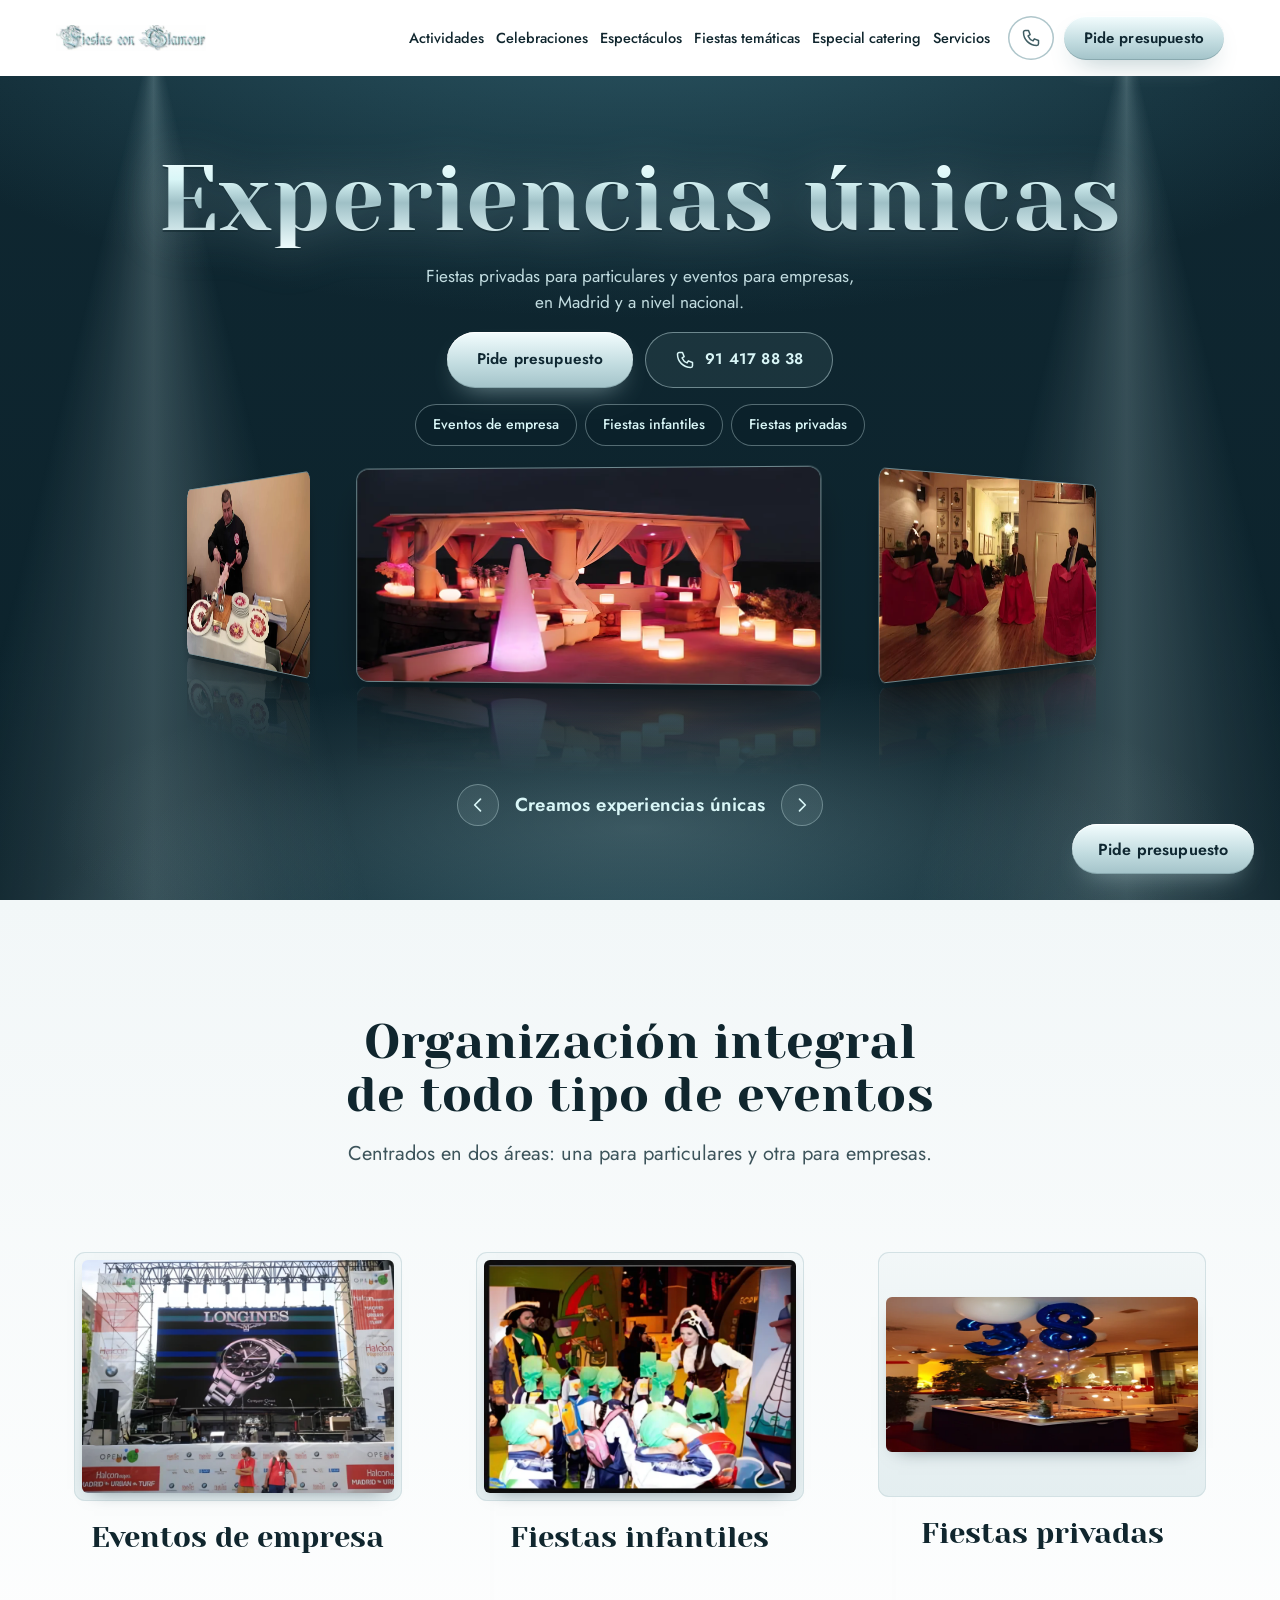
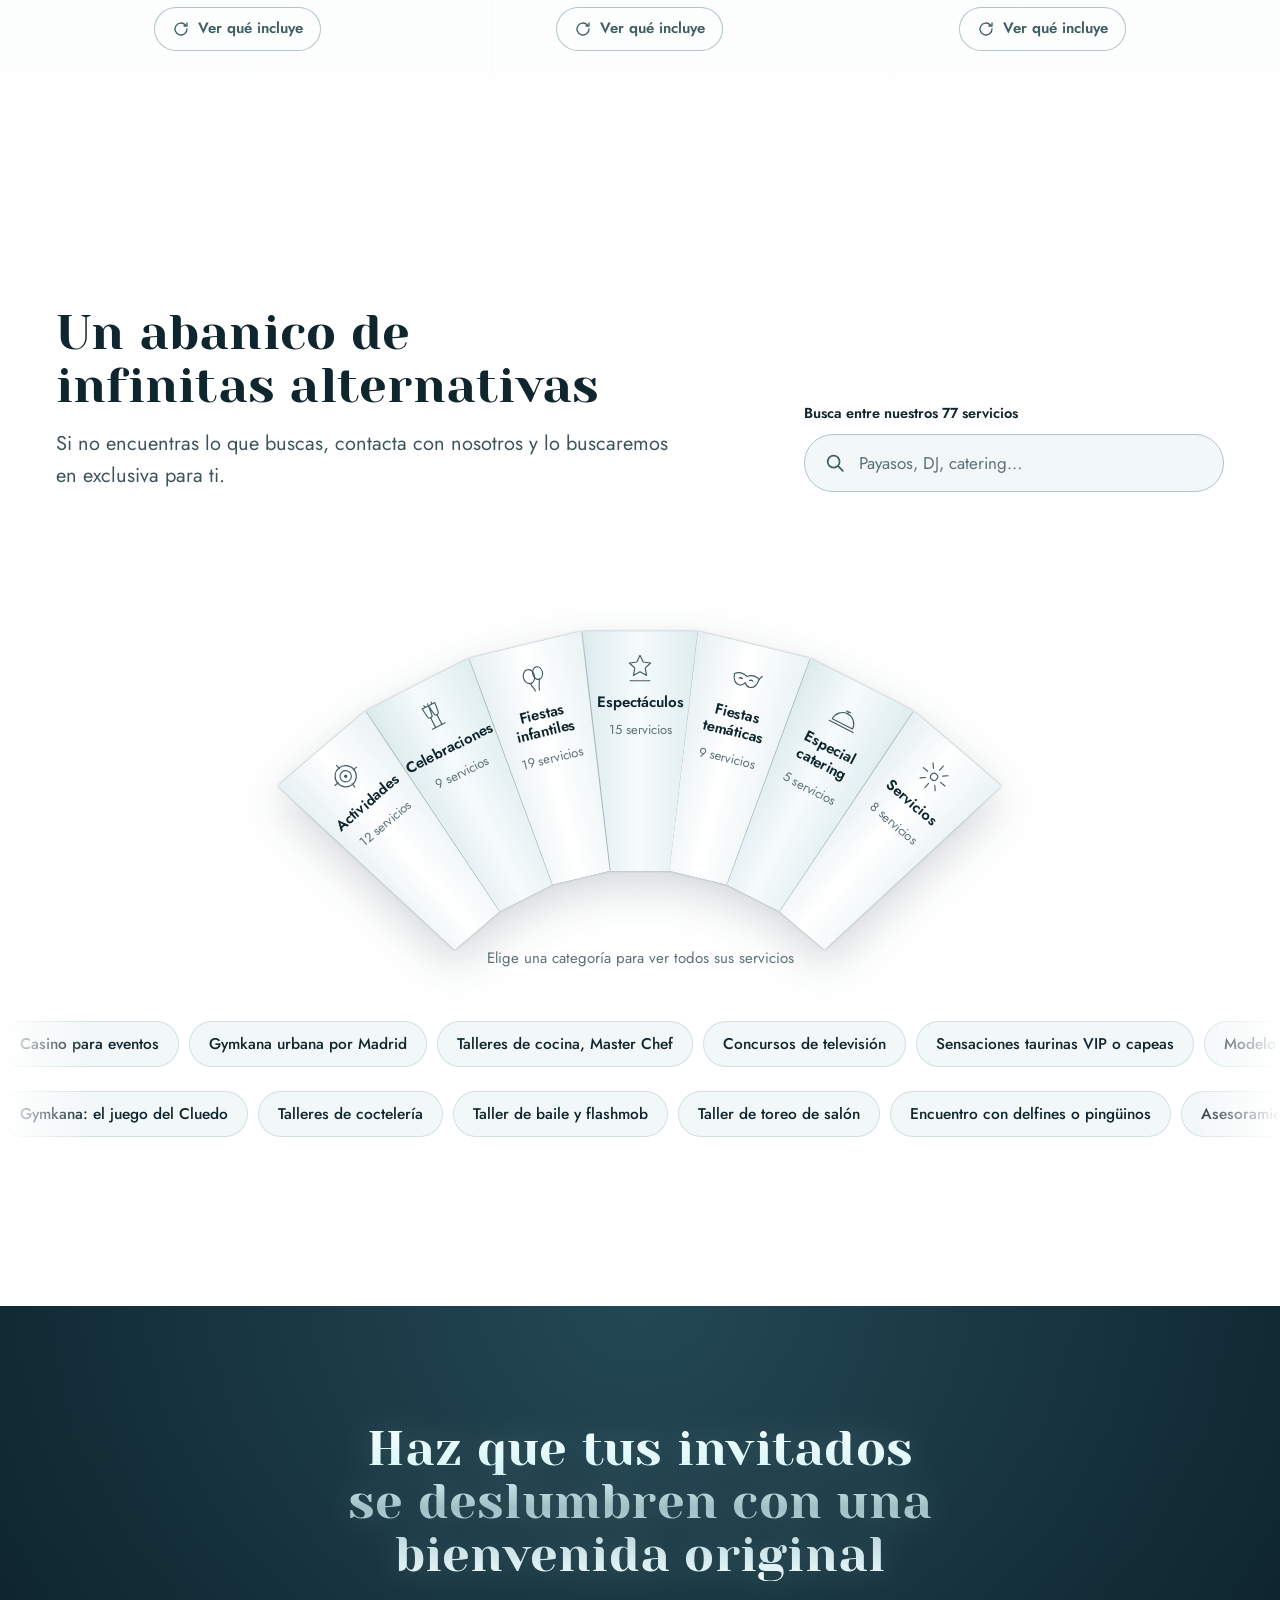
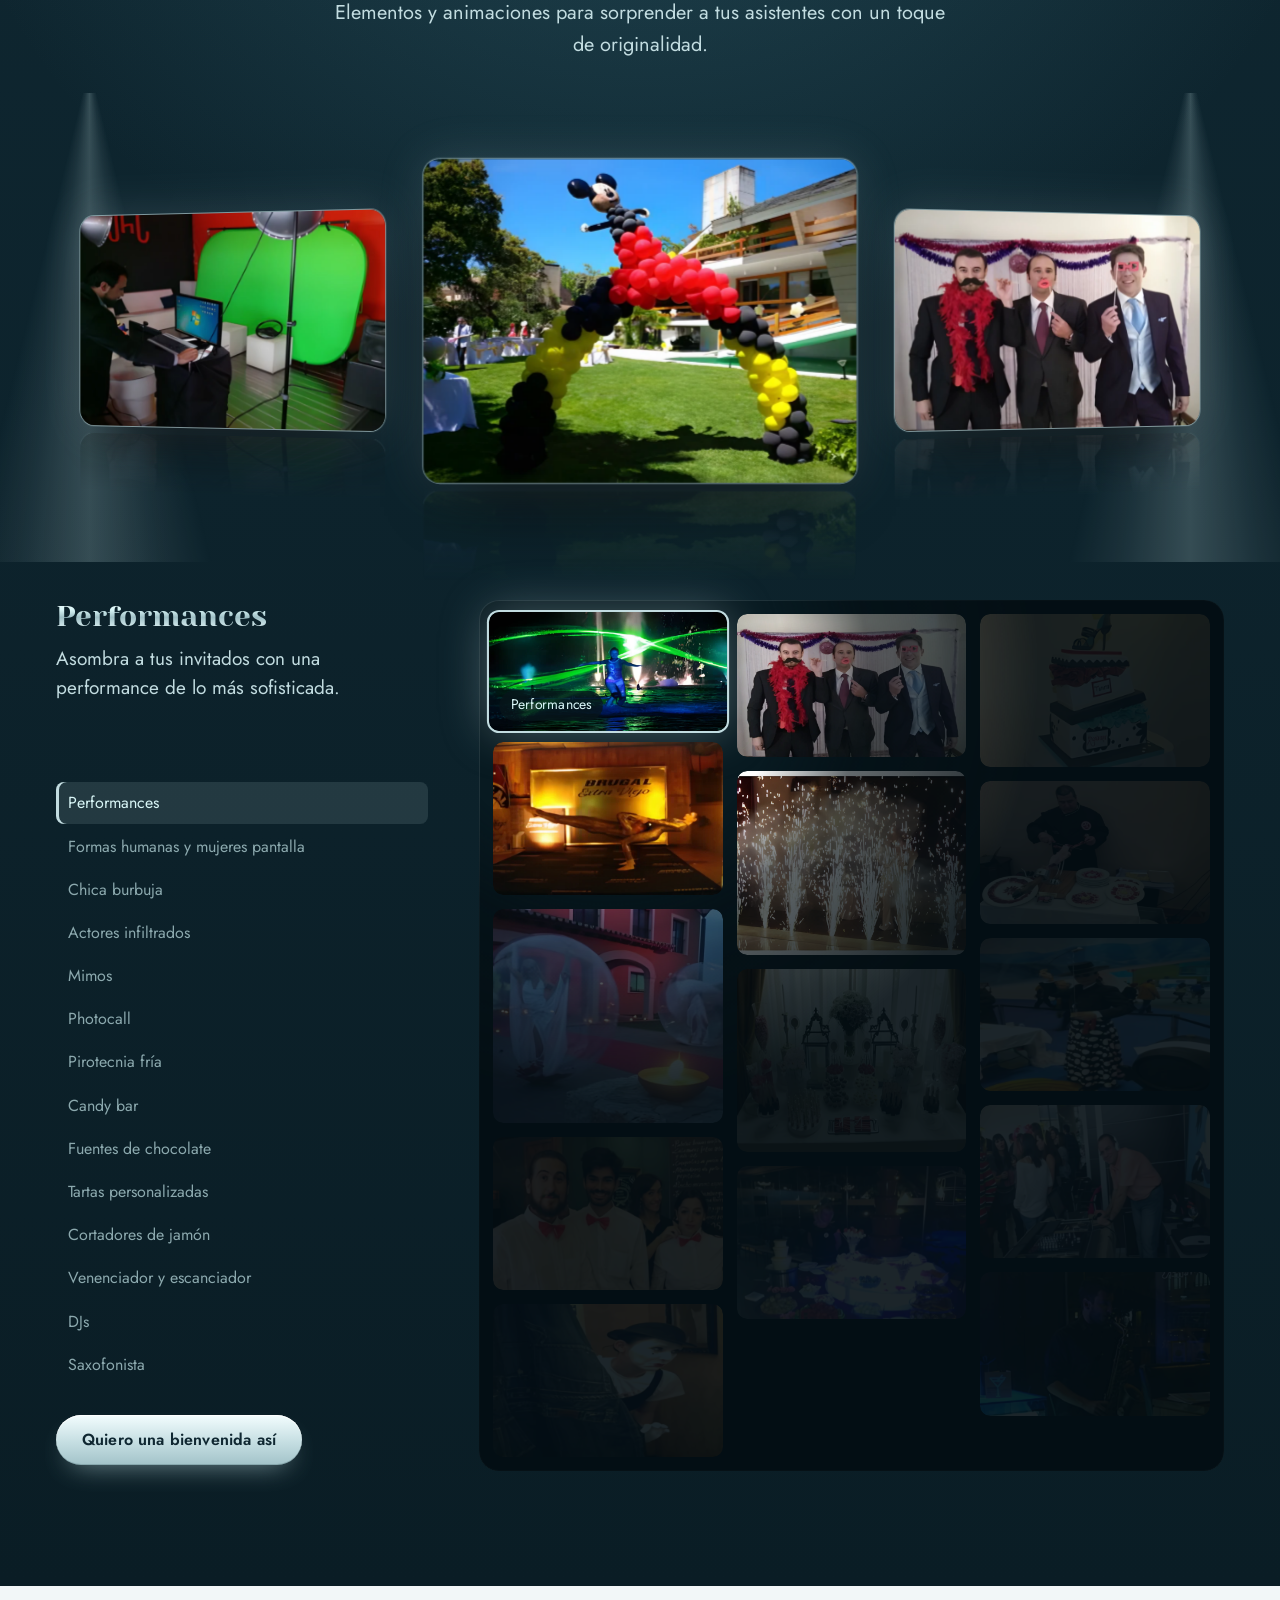
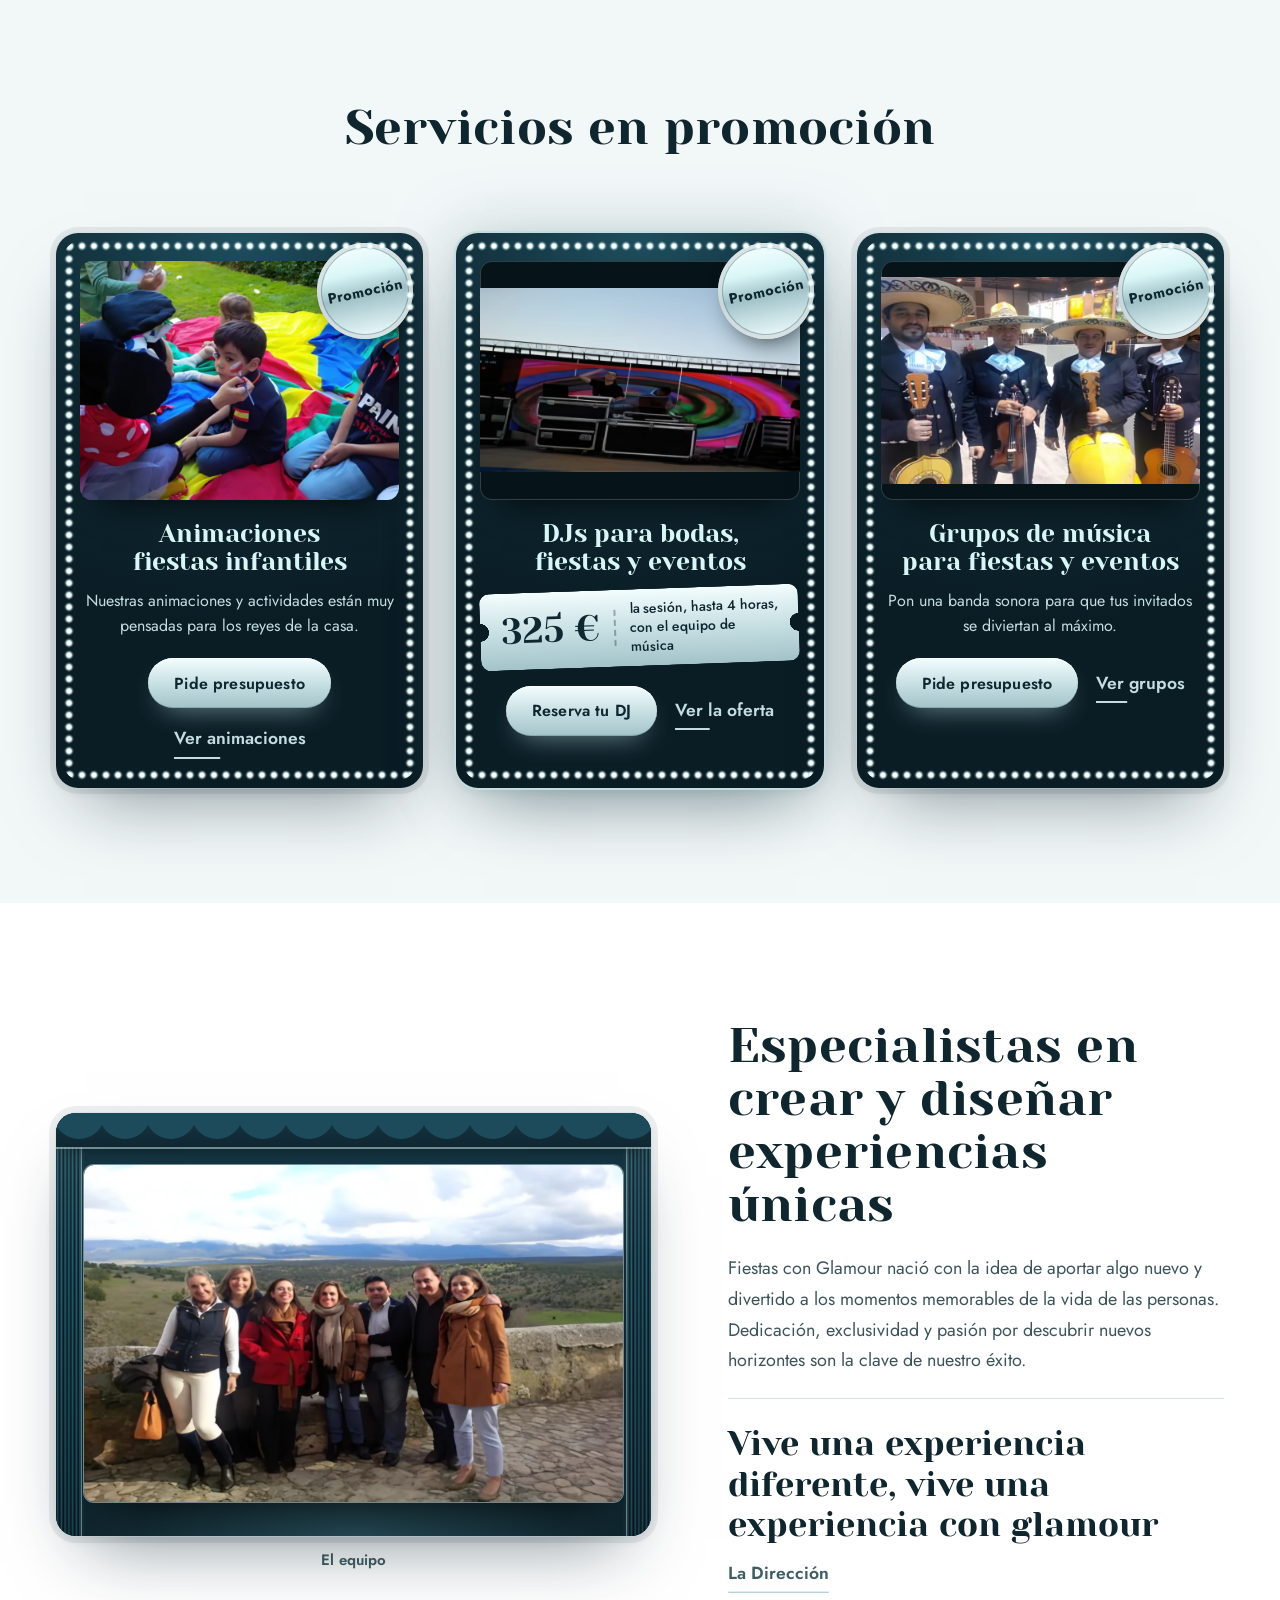
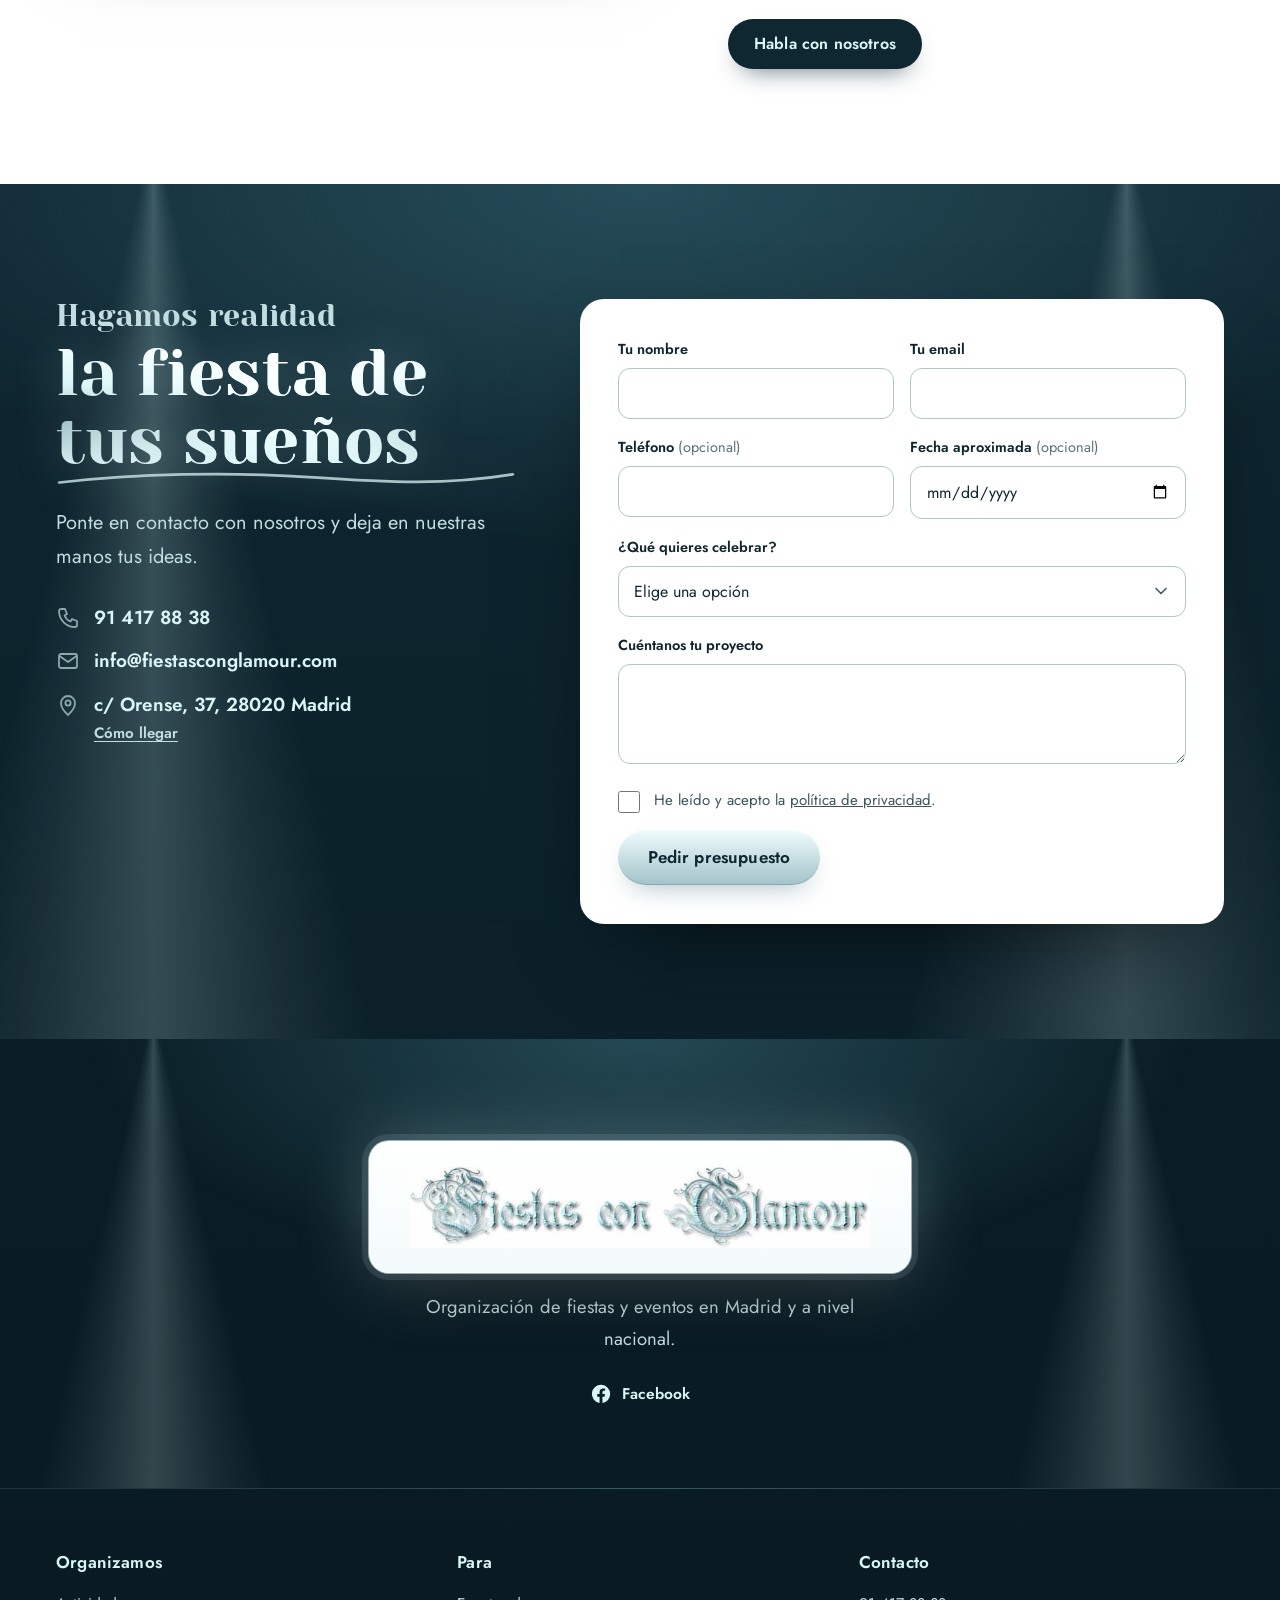
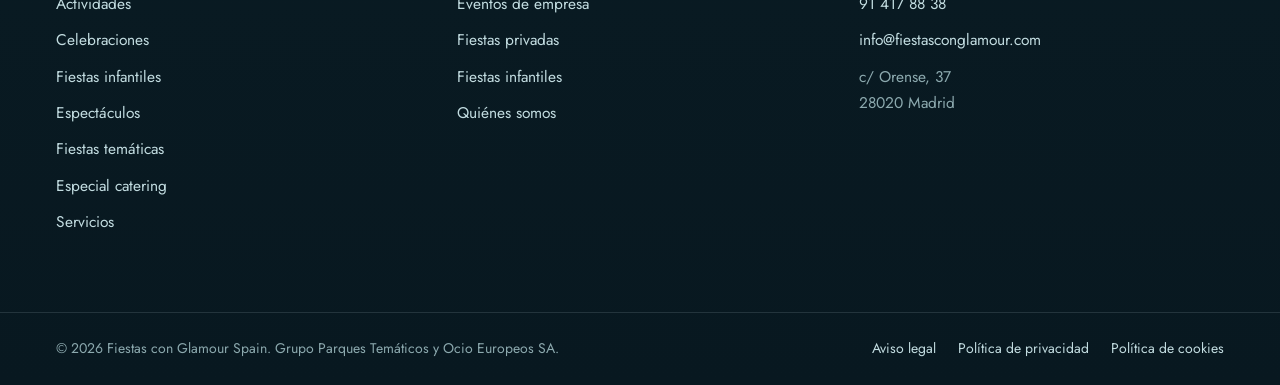
==== commit 9e6f1bb9: "feat: homepage v3 — fuente legible, más animación y fotos con IA Correcciones de Juan a la v2: - Tit" ====
--- a/index.html
+++ b/index.html
@@ -12,7 +12,7 @@
 <meta property="og:locale" content="es_ES">
 <meta property="og:title" content="Fiestas con Glamour — Experiencias únicas">
 <meta property="og:description" content="Fiestas privadas para particulares y eventos para empresas, en Madrid y a nivel nacional.">
-<link rel="preload" href="assets/fonts/limelight.woff2" as="font" type="font/woff2" crossorigin>
+<link rel="preload" href="assets/fonts/yeseva-one.woff2" as="font" type="font/woff2" crossorigin>
 <link rel="preload" href="assets/fonts/jost.woff2" as="font" type="font/woff2" crossorigin>
 <link rel="stylesheet" href="assets/css/global.css">
 <link rel="stylesheet" href="assets/css/home.css">
@@ -169,6 +169,7 @@
   </div>
 </section>
 
+<!-- @bloque invitaciones -->
 <!-- =================================================================
      SUS TRES COLUMNAS · tres invitaciones con las fotos de su home.
      Se inclinan con el ratón y se dan la vuelta para ver qué incluyen.
@@ -182,6 +183,7 @@
 
     <div class="mesa">
       <article class="invitacion" data-publico="empresas" style="--i:0;--r0:-9deg">
+        <div class="sobre" aria-hidden="true"><span class="sobre__cuerpo"></span><span class="sobre__solapa"></span><span class="sobre__sello"></span></div>
         <div class="invitacion__inclina">
           <div class="invitacion__giro">
             <div class="invitacion__cara invitacion__cara--frente">
@@ -189,6 +191,7 @@
               <h3 class="invitacion__t">Eventos de empresa</h3>
               <span class="invitacion__adorno" aria-hidden="true"></span>
               <button class="invitacion__girar" type="button" aria-expanded="false"><svg aria-hidden="true"><use href="#i-girar"/></svg>Ver qué incluye</button>
+              <span class="invitacion__destello" aria-hidden="true"></span>
             </div>
             <div class="invitacion__cara invitacion__cara--dorso">
               <h3 class="invitacion__t">Eventos de empresa</h3>
@@ -208,6 +211,7 @@
       </article>
 
       <article class="invitacion" data-publico="infantiles" style="--i:1;--r0:4deg">
+        <div class="sobre" aria-hidden="true"><span class="sobre__cuerpo"></span><span class="sobre__solapa"></span><span class="sobre__sello"></span></div>
         <div class="invitacion__inclina">
           <div class="invitacion__giro">
             <div class="invitacion__cara invitacion__cara--frente">
@@ -215,6 +219,7 @@
               <h3 class="invitacion__t">Fiestas infantiles</h3>
               <span class="invitacion__adorno" aria-hidden="true"></span>
               <button class="invitacion__girar" type="button" aria-expanded="false"><svg aria-hidden="true"><use href="#i-girar"/></svg>Ver qué incluye</button>
+              <span class="invitacion__destello" aria-hidden="true"></span>
             </div>
             <div class="invitacion__cara invitacion__cara--dorso">
               <h3 class="invitacion__t">Fiestas infantiles</h3>
@@ -234,6 +239,7 @@
       </article>
 
       <article class="invitacion" data-publico="privadas" style="--i:2;--r0:10deg">
+        <div class="sobre" aria-hidden="true"><span class="sobre__cuerpo"></span><span class="sobre__solapa"></span><span class="sobre__sello"></span></div>
         <div class="invitacion__inclina">
           <div class="invitacion__giro">
             <div class="invitacion__cara invitacion__cara--frente">
@@ -241,6 +247,7 @@
               <h3 class="invitacion__t">Fiestas privadas</h3>
               <span class="invitacion__adorno" aria-hidden="true"></span>
               <button class="invitacion__girar" type="button" aria-expanded="false"><svg aria-hidden="true"><use href="#i-girar"/></svg>Ver qué incluye</button>
+              <span class="invitacion__destello" aria-hidden="true"></span>
             </div>
             <div class="invitacion__cara invitacion__cara--dorso">
               <h3 class="invitacion__t">Fiestas privadas</h3>
@@ -261,6 +268,7 @@
     </div>
   </div>
 </section>
+<!-- /@bloque invitaciones -->
 
 <!-- =================================================================
      ABANICO · un abanico de verdad con sus siete categorías, que se
@@ -495,6 +503,7 @@
   </div>
 </section>
 
+<!-- @bloque ideas -->
 <!-- =================================================================
      IDEAS ORIGINALES · un escenario a oscuras con un foco. La luz
      sigue al cursor; si nadie la mueve, recorre las 14 ideas sola.
@@ -506,7 +515,36 @@
       <h2 id="ideas-t" class="titulo titulo--metal">Haz que tus invitados se deslumbren con una bienvenida original</h2>
       <p class="cabecera__entrada">Elementos y animaciones para sorprender a tus asistentes con un toque de originalidad.</p>
     </header>
-    <div class="pelicula pelicula--ideas"><img src="assets/img/cinta-ideas.webp" alt="Photocall con croma, arco de globos y actores con bigotes y boas" width="1720" height="300" loading="lazy"></div>
+    <!-- Las tres fotos de su banner, enteras y a mayor resolución, en escena -->
+    <div class="triptico" role="group" aria-label="Tres ideas de su portada">
+      <div class="escena__focos escena__focos--suave" aria-hidden="true"><i class="foco foco--izq"></i><i class="foco foco--der"></i></div>
+      <div class="triptico__escena">
+        <figure class="triptico__foto" style="--p:-1;--i:0">
+          <div class="triptico__mueve">
+            <button type="button" class="triptico__btn" data-titulo="Photocall con croma" data-texto="Un photocall para fiestas o eventos es de lo más divertido que puedes contratar hoy en día." data-href="http://www.fiestasconglamour.com/servicios-bodas-eventos-fiestas-madrid/ideas-originales/" data-ver="Ver ideas originales">
+              <img src="assets/img/idea-croma.webp" alt="Montaje de un photocall con croma verde, foco con paraguas y técnico con portátil" width="800" height="500" loading="lazy">
+            </button>
+          </div>
+          <figcaption>Photocall con croma</figcaption>
+        </figure>
+        <figure class="triptico__foto triptico__foto--centro" style="--p:0;--i:1">
+          <div class="triptico__mueve">
+            <button type="button" class="triptico__btn" data-titulo="Decoración con globos" data-texto="Una decoración con globos es cada día más demandada por su belleza y estilo: hará que tu espacio aumente de glamour y vistosidad." data-href="http://www.fiestasconglamour.com/servicios-bodas-eventos-fiestas-madrid/decoracion/" data-ver="Ver decoración">
+              <img src="assets/img/idea-globos.webp" alt="Arco de globos rojos, negros y amarillos coronado por un Mickey de globos en un jardín" width="800" height="600" loading="lazy">
+            </button>
+          </div>
+          <figcaption>Decoración con globos</figcaption>
+        </figure>
+        <figure class="triptico__foto" style="--p:1;--i:2">
+          <div class="triptico__mueve">
+            <button type="button" class="triptico__btn" data-titulo="Photocall" data-texto="Te llevamos todo el atrezzo necesario para que puedas disfrazarte y hacerte fotos con tus invitados." data-href="http://www.fiestasconglamour.com/servicios-bodas-eventos-fiestas-madrid/ideas-originales/" data-ver="Ver ideas originales">
+              <img src="assets/img/idea-photocall.webp" alt="Invitados con bigotes, labios y boa de plumas posando en el photocall" width="800" height="500" loading="lazy">
+            </button>
+          </div>
+          <figcaption>Photocall con atrezo</figcaption>
+        </figure>
+      </div>
+    </div>
 
     <div class="ideas__grid">
       <div class="programa">
@@ -555,78 +593,117 @@
     </div>
   </div>
 </section>
-
+<!-- /@bloque ideas -->
+
+<!-- @bloque promo -->
 <!-- =================================================================
-     SERVICIOS EN PROMOCIÓN · sus tres banners de la home, enteros,
-     montados como tiras de película.
+     SERVICIOS EN PROMOCIÓN · una cartelera de estreno. Sus tres
+     promociones, como carteles con marco de bombillas; dentro, las
+     fotos originales de cada banner de su home pasan una a una.
      ================================================================= -->
 <section class="seccion promo" id="promocion" aria-labelledby="promo-t">
   <div class="env">
-    <header class="cabecera">
+    <header class="cabecera cabecera--centro">
       <h2 id="promo-t" class="titulo">Servicios en promoción</h2>
     </header>
-    <div class="carretes">
-      <article class="carrete" style="--i:0">
-        <div class="pelicula"><img src="assets/img/cinta-animaciones.webp" alt="Animadores con niños en fiestas infantiles: pintacaras, piratas y Minnie" width="1720" height="300" loading="lazy"></div>
-        <div class="carrete__info">
-          <h3 class="carrete__t"><a href="http://www.fiestasconglamour.com/celebraciones/fiestas-cumpleanos-infantiles-madrid/animaciones-y-actividades-fiestas-cumpleanos-infantiles/">Animaciones fiestas infantiles</a></h3>
+    <div class="cartelera">
+      <article class="cartel" style="--i:0">
+        <span class="cartel__bombillas" aria-hidden="true"></span>
+        <span class="cartel__luz" aria-hidden="true"></span>
+        <div class="cartel__pantalla">
+          <div class="pase" data-pase>
+            <img class="pase__foto" src="assets/img/promo-pintacaras.webp" alt="Animadora disfrazada de Minnie pintando la cara a un niño" width="800" height="600" loading="lazy">
+            <img class="pase__foto" src="assets/img/promo-animador.webp" alt="Animador con chistera y poncho jugando con niños" width="800" height="600" loading="lazy">
+            <img class="pase__foto" src="assets/img/promo-piratas.webp" alt="Fiesta pirata: un animador lee un mapa rodeado de niños con pañuelos verdes" width="800" height="600" loading="lazy">
+            <img class="pase__foto" src="assets/img/promo-minnie.webp" alt="Animadora de Minnie bailando con niños en un jardín" width="900" height="600" loading="lazy">
+          </div>
+          <span class="sello" aria-hidden="true">Promoción</span>
+        </div>
+        <div class="cartel__info">
+          <h3 class="cartel__t"><a href="http://www.fiestasconglamour.com/celebraciones/fiestas-cumpleanos-infantiles-madrid/animaciones-y-actividades-fiestas-cumpleanos-infantiles/">Animaciones fiestas infantiles</a></h3>
           <p>Nuestras animaciones y actividades están muy pensadas para los reyes de la casa.</p>
-          <div class="carrete__acciones">
-            <a class="boton boton--noche" href="#contacto" data-asunto="Cumpleaños infantil">Pide presupuesto</a>
-            <a class="enlace" href="http://www.fiestasconglamour.com/celebraciones/fiestas-cumpleanos-infantiles-madrid/animaciones-y-actividades-fiestas-cumpleanos-infantiles/">Ver animaciones</a>
-          </div>
-        </div>
-        <span class="sello" aria-hidden="true">Promoción</span>
+          <div class="cartel__acciones">
+            <a class="boton boton--hielo" href="#contacto" data-asunto="Cumpleaños infantil">Pide presupuesto</a>
+            <a class="enlace enlace--claro" href="http://www.fiestasconglamour.com/celebraciones/fiestas-cumpleanos-infantiles-madrid/animaciones-y-actividades-fiestas-cumpleanos-infantiles/">Ver animaciones</a>
+          </div>
+        </div>
       </article>
-      <article class="carrete carrete--destacado" style="--i:1">
-        <div class="pelicula"><img src="assets/img/cinta-djs.webp" alt="DJs pinchando en escenarios y fiestas privadas" width="1720" height="300" loading="lazy"></div>
-        <div class="carrete__info">
-          <h3 class="carrete__t"><a href="http://www.fiestasconglamour.com/agencias-organizacion-espectaculos-madrid/musica-bodas-fiestas-eventos-empresas/djs-de-musica/">DJs para bodas, fiestas y eventos</a></h3>
-          <p class="precio"><span class="precio__n">325 €</span><span class="precio__d">la sesión, hasta 4 horas, con el equipo de música</span></p>
-          <div class="carrete__acciones">
-            <a class="boton boton--noche" href="#contacto" data-asunto="Boda">Reserva tu DJ</a>
-            <a class="enlace" href="http://www.fiestasconglamour.com/agencias-organizacion-espectaculos-madrid/musica-bodas-fiestas-eventos-empresas/djs-de-musica/">Ver la oferta</a>
-          </div>
-        </div>
-        <span class="sello" aria-hidden="true">Promoción</span>
+      <article class="cartel cartel--estreno" style="--i:1">
+        <span class="cartel__bombillas" aria-hidden="true"></span>
+        <span class="cartel__luz" aria-hidden="true"></span>
+        <div class="cartel__pantalla">
+          <div class="pase" data-pase>
+            <img class="pase__foto" src="assets/img/promo-dj-escenario.webp" alt="Escenario con pantalla de luces y equipo de DJ" width="780" height="450" loading="lazy">
+            <img class="pase__foto" src="assets/img/promo-dj-mesa.webp" alt="DJ pinchando en la mesa de mezclas de un salón" width="921" height="450" loading="lazy">
+            <img class="pase__foto" src="assets/img/idea-dj.webp" alt="DJ con auriculares pinchando junto a los invitados de una fiesta privada" width="600" height="400" loading="lazy">
+          </div>
+          <span class="sello" aria-hidden="true">Promoción</span>
+        </div>
+        <div class="cartel__info">
+          <h3 class="cartel__t"><a href="http://www.fiestasconglamour.com/agencias-organizacion-espectaculos-madrid/musica-bodas-fiestas-eventos-empresas/djs-de-musica/">DJs para bodas, fiestas y eventos</a></h3>
+          <p class="entrada"><span class="entrada__n">325 €</span><span class="entrada__d">la sesión, hasta 4 horas, con el equipo de música</span></p>
+          <div class="cartel__acciones">
+            <a class="boton boton--hielo" href="#contacto" data-asunto="Boda">Reserva tu DJ</a>
+            <a class="enlace enlace--claro" href="http://www.fiestasconglamour.com/agencias-organizacion-espectaculos-madrid/musica-bodas-fiestas-eventos-empresas/djs-de-musica/">Ver la oferta</a>
+          </div>
+        </div>
       </article>
-      <article class="carrete" style="--i:2">
-        <div class="pelicula"><img src="assets/img/cinta-grupos.webp" alt="Mariachis, grupo de rock y tuna en fiestas y eventos" width="1720" height="300" loading="lazy"></div>
-        <div class="carrete__info">
-          <h3 class="carrete__t"><a href="http://www.fiestasconglamour.com/agencias-organizacion-espectaculos-madrid/musica-bodas-fiestas-eventos-empresas/">Grupos de música para fiestas y eventos</a></h3>
+      <article class="cartel" style="--i:2">
+        <span class="cartel__bombillas" aria-hidden="true"></span>
+        <span class="cartel__luz" aria-hidden="true"></span>
+        <div class="cartel__pantalla">
+          <div class="pase" data-pase>
+            <img class="pase__foto" src="assets/img/promo-mariachis.webp" alt="Cuatro mariachis con traje charro y sus instrumentos" width="800" height="520" loading="lazy">
+            <img class="pase__foto" src="assets/img/promo-rock.webp" alt="Grupo de rock tocando en directo en un local" width="800" height="482" loading="lazy">
+            <img class="pase__foto" src="assets/img/promo-tuna.webp" alt="Tunos con capa cantando y tocando en un restaurante" width="800" height="600" loading="lazy">
+          </div>
+          <span class="sello" aria-hidden="true">Promoción</span>
+        </div>
+        <div class="cartel__info">
+          <h3 class="cartel__t"><a href="http://www.fiestasconglamour.com/agencias-organizacion-espectaculos-madrid/musica-bodas-fiestas-eventos-empresas/">Grupos de música para fiestas y eventos</a></h3>
           <p>Pon una banda sonora para que tus invitados se diviertan al máximo.</p>
-          <div class="carrete__acciones">
-            <a class="boton boton--noche" href="#contacto" data-asunto="Evento de empresa">Pide presupuesto</a>
-            <a class="enlace" href="http://www.fiestasconglamour.com/agencias-organizacion-espectaculos-madrid/musica-bodas-fiestas-eventos-empresas/">Ver grupos</a>
-          </div>
-        </div>
-        <span class="sello" aria-hidden="true">Promoción</span>
+          <div class="cartel__acciones">
+            <a class="boton boton--hielo" href="#contacto" data-asunto="Evento de empresa">Pide presupuesto</a>
+            <a class="enlace enlace--claro" href="http://www.fiestasconglamour.com/agencias-organizacion-espectaculos-madrid/musica-bodas-fiestas-eventos-empresas/">Ver grupos</a>
+          </div>
+        </div>
       </article>
     </div>
   </div>
 </section>
-
+<!-- /@bloque promo -->
+
+<!-- @bloque nosotros -->
 <!-- =================================================================
      QUIÉNES SOMOS · su página /bienvenida/, en corto.
      ================================================================= -->
 <section class="seccion nosotros" id="nosotros" aria-labelledby="nos-t">
   <div class="env nosotros__env">
-    <figure class="nosotros__foto">
-      <img src="assets/img/equipo.webp" alt="El equipo de Fiestas con Glamour" width="800" height="500" loading="lazy">
+    <!-- El equipo, en escena: el telón se abre al llegar -->
+    <figure class="escenario">
+      <div class="escenario__boca">
+        <span class="escenario__luz" aria-hidden="true"></span>
+        <div class="escenario__foto"><img src="assets/img/equipo.webp" alt="El equipo de Fiestas con Glamour" width="800" height="500" loading="lazy"></div>
+        <span class="telon telon--izq" aria-hidden="true"></span>
+        <span class="telon telon--der" aria-hidden="true"></span>
+        <span class="escenario__bambalina" aria-hidden="true"></span>
+      </div>
       <figcaption>El equipo</figcaption>
     </figure>
     <div class="nosotros__texto">
       <h2 id="nos-t" class="titulo">Especialistas en crear y diseñar experiencias únicas</h2>
       <p>Fiestas con Glamour nació con la idea de aportar algo nuevo y divertido a los momentos memorables de la vida de las personas. Dedicación, exclusividad y pasión por descubrir nuevos horizontes son la clave de nuestro éxito.</p>
       <blockquote class="cita">
-        <p>Vive una experiencia diferente, vive una experiencia con glamour</p>
-        <footer>La Dirección</footer>
+        <p class="cita__frase">Vive una experiencia diferente, vive una experiencia con glamour</p>
+        <footer><span class="cita__firma">La Dirección</span></footer>
       </blockquote>
       <a class="boton boton--noche" href="#contacto">Habla con nosotros</a>
     </div>
   </div>
 </section>
-
+<!-- /@bloque nosotros -->
+
+<!-- @bloque contacto -->
 <!-- =================================================================
      CONTACTO · de noche, como el final de la fiesta.
      ================================================================= -->
@@ -634,7 +711,10 @@
   <div class="escena__focos escena__focos--suave" aria-hidden="true"><i class="foco foco--izq"></i><i class="foco foco--der"></i></div>
   <div class="env contacto__env">
     <div class="contacto__info">
-      <h2 id="con-t" class="titulo titulo--metal">Hagamos realidad la fiesta de tus sueños</h2>
+      <h2 id="con-t" class="titulo contacto__t">
+        <span class="contacto__pre">Hagamos realidad</span>
+        <em class="suenos">la fiesta de tus sueños<span class="suenos__brillo" aria-hidden="true"><span>la fiesta de tus sueños</span></span><svg class="suenos__trazo" viewBox="0 0 400 22" preserveAspectRatio="none" aria-hidden="true"><path d="M3 15C70 5 150 3 220 9s120 9 177-3" fill="none" stroke="currentColor" stroke-width="3" stroke-linecap="round"/></svg><i class="suenos__chispa" aria-hidden="true"></i><i class="suenos__chispa" aria-hidden="true"></i><i class="suenos__chispa" aria-hidden="true"></i><i class="suenos__chispa" aria-hidden="true"></i></em>
+      </h2>
       <p class="contacto__entrada">Ponte en contacto con nosotros y deja en nuestras manos tus ideas.</p>
       <ul class="datos">
         <li><svg aria-hidden="true"><use href="#i-tel"/></svg><a href="tel:+34914178838">91 417 88 38</a></li>
@@ -716,16 +796,23 @@
     </form>
   </div>
 </section>
+<!-- /@bloque contacto -->
 
 </main>
 
+<!-- @bloque pie -->
 <footer class="pie oscuro">
+  <!-- Su nombre, en grande: la placa con su logo bajo dos focos -->
+  <div class="pie__marquesina">
+    <div class="escena__focos escena__focos--suave" aria-hidden="true"><i class="foco foco--izq"></i><i class="foco foco--der"></i></div>
+    <a class="pie__placa" href="#inicio">
+      <img src="assets/img/logo-original.webp" alt="Fiestas con Glamour, volver al inicio" width="1342" height="236" loading="lazy">
+      <span class="pie__destello" aria-hidden="true"></span>
+    </a>
+    <p class="pie__lema">Organización de fiestas y eventos en Madrid y a nivel nacional.</p>
+    <a class="pie__red" href="https://www.facebook.com/fiestasconglamour" rel="noopener"><svg aria-hidden="true"><use href="#i-fb"/></svg>Facebook</a>
+  </div>
   <div class="env pie__env">
-    <div class="pie__marca">
-      <span class="pie__placa"><img src="assets/img/logo-original.webp" alt="Fiestas con Glamour" width="1342" height="236" loading="lazy"></span>
-      <p>Organización de fiestas y eventos en Madrid y a nivel nacional.</p>
-      <a class="pie__red" href="https://www.facebook.com/fiestasconglamour" rel="noopener"><svg aria-hidden="true"><use href="#i-fb"/></svg>Facebook</a>
-    </div>
     <nav class="pie__col" aria-label="Catálogo">
       <h2 class="pie__t">Organizamos</h2>
       <ul>
@@ -765,6 +852,7 @@
     </ul>
   </div>
 </footer>
+<!-- /@bloque pie -->
 
 <!-- Visor: la foto pulsada vuela desde donde estaba -->
 <div class="visor" id="visor" hidden role="dialog" aria-modal="true" aria-labelledby="visor-t">
--- a/assets/css/global.css
+++ b/assets/css/global.css
@@ -12,8 +12,8 @@
    ===================================================================== */
 
 @font-face{
-  font-family:'Limelight';
-  src:url('../fonts/limelight.woff2') format('woff2');
+  font-family:'Yeseva One';
+  src:url('../fonts/yeseva-one.woff2') format('woff2');
   font-weight:400;
   font-display:swap;
 }
@@ -55,7 +55,7 @@
   --sombra-2-c:0 2px 4px rgba(15,39,49,.06),0 18px 40px -20px rgba(15,39,49,.38);
   --sombra-3:0 4px 10px rgba(15,39,49,.08),0 34px 70px -30px rgba(15,39,49,.55);
 
-  --display:'Limelight','Poiret One',Georgia,serif;
+  --display:'Yeseva One',Georgia,serif;
   --cuerpo:'Jost',system-ui,-apple-system,'Segoe UI',Arial,sans-serif;
 
   /* Movimiento. Regla del taller: solo transform y opacity.
@@ -110,7 +110,7 @@
 .env{width:100%;max-width:var(--env);margin-inline:auto;padding-inline:var(--margen)}
 .seccion{position:relative;padding-block:var(--sec);overflow-x:clip}
 
-/* ---------- Títulos: Limelight, rótulo de estreno ---------- */
+/* ---------- Títulos: Yeseva One, glamour que se lee a la primera ---------- */
 .titulo{
   font-family:var(--display);font-weight:400;
   font-size:clamp(32px,2.6vw + 16px,58px);line-height:1.08;letter-spacing:.005em;
@@ -219,7 +219,7 @@
 .mega__t{font-family:var(--display);font-size:32px;line-height:1.08;color:var(--tinta)}
 .mega__lema{font-size:16px;line-height:1.5;color:var(--texto);margin:12px 0 18px}
 .mega__grupos{display:grid;gap:24px}
-.mega__grupo-t{font-family:var(--display);font-size:19px;color:var(--sombra-2);margin-bottom:6px}
+.mega__grupo-t{font-family:var(--cuerpo);font-weight:600;font-size:16px;color:var(--sombra-2);margin-bottom:6px}
 .mega__lista{columns:3 200px;column-gap:28px}
 .mega__lista li{break-inside:avoid}
 .mega__lista a{position:relative;isolation:isolate;display:block;padding:7px 10px;margin-inline:-10px;border-radius:8px;font-size:15px;line-height:1.35;color:var(--tinta);text-decoration:none}
@@ -261,20 +261,49 @@
 .visor__cerrar svg{width:24px;height:24px}
 @media (max-height:520px){.visor__foto img{max-height:56vh}.visor__d{display:none}}
 
+/* @bloque pie */
 /* =====================================================================
    PIE
    ===================================================================== */
-.pie{background:linear-gradient(180deg,var(--noche-3),#081820);padding:clamp(60px,7vw,92px) 0 0;font-size:15.5px;color:var(--azul)}
-.pie__env{display:grid;gap:40px}
+.pie{background:linear-gradient(180deg,var(--noche-3),#081820);padding:0;font-size:15.5px;color:var(--azul)}
+/* Marquesina: su logo en grande, en una placa de nácar iluminada */
+.pie__marquesina{
+  position:relative;isolation:isolate;overflow:hidden;
+  display:flex;flex-direction:column;align-items:center;gap:18px;text-align:center;
+  padding:clamp(64px,8vw,104px) var(--margen) clamp(48px,6vw,72px);
+  background:radial-gradient(60% 75% at 50% 0%,rgba(72,134,151,.42) 0%,transparent 72%);
+  border-bottom:1px solid rgba(194,220,224,.12);
+}
+.pie__marquesina .escena__focos{z-index:-1}
+.pie__placa{
+  position:relative;isolation:isolate;overflow:hidden;display:block;
+  padding:clamp(16px,2vw,26px) clamp(24px,3.2vw,46px);border-radius:20px;
+  background:linear-gradient(180deg,#FFFFFF 0%,#F3FAFB 100%);
+  box-shadow:inset 0 0 0 1px rgba(255,255,255,.9),0 0 0 1px rgba(194,220,224,.7),0 0 0 7px rgba(194,220,224,.12),
+             0 0 70px rgba(194,220,224,.32),0 34px 70px -34px rgba(0,0,0,.85);
+  transition:transform .4s var(--muelle);
+}
+.pie__placa img{width:clamp(250px,36vw,500px)}
+.pie__destello{position:absolute;inset:0;pointer-events:none;overflow:hidden;border-radius:inherit}
+.pie__destello::before{
+  content:'';position:absolute;top:-20%;bottom:-20%;left:-35%;width:30%;
+  background:linear-gradient(100deg,transparent 0%,rgba(194,220,224,.0) 20%,rgba(255,255,255,.85) 50%,rgba(194,220,224,0) 80%,transparent 100%);
+  transform:translateX(-40%) skewX(-12deg);animation:destelloPlaca 7s cubic-bezier(.45,.05,.35,1) 1.5s infinite;
+}
+@keyframes destelloPlaca{0%{transform:translateX(-40%) skewX(-12deg)}30%,100%{transform:translateX(560%) skewX(-12deg)}}
+@media (hover:hover){.pie__placa:hover{transform:translateY(-5px) scale(1.025)}}
+.pie__placa:active{transform:scale(.985)}
+.pie__placa:focus-visible{outline-offset:6px;border-radius:20px}
+.pie__lema{max-width:40ch;font-size:clamp(16px,.4vw + 14.5px,18.5px);color:var(--hielo)}
+.pie__red{display:inline-flex;align-items:center;gap:10px;min-height:44px;color:var(--brillo);text-decoration:none;font-weight:600;transition:transform .22s var(--muelle)}
+.pie__red svg{width:22px;height:22px}
+@media (hover:hover){.pie__red:hover{transform:translateY(-2px)}}
+.pie__red:active{transform:scale(.97)}
+.fuera .pie__destello::before{animation-play-state:paused}
+.quieto .pie__destello{display:none}
+.pie__env{display:grid;gap:36px;padding-top:clamp(44px,5vw,64px)}
 @media (min-width:760px){.pie__env{grid-template-columns:repeat(3,1fr)}}
-@media (min-width:1100px){.pie__env{grid-template-columns:1.5fr 1fr 1fr 1fr}}
-@media (min-width:760px) and (max-width:1099px){.pie__marca{grid-column:1/-1}}
-.pie__placa{display:inline-block;padding:12px 18px;border-radius:12px;background:#fff;box-shadow:0 0 0 1px rgba(194,220,224,.4)}
-.pie__placa img{width:200px}
-.pie__marca p{margin-top:18px;max-width:30ch;color:var(--hielo)}
-.pie__red{display:inline-flex;align-items:center;gap:10px;margin-top:16px;color:var(--brillo);text-decoration:none;font-weight:600}
-.pie__red svg{width:22px;height:22px}
-.pie__t{font-family:var(--display);font-size:20px;color:var(--brillo)!important;margin-bottom:14px}
+.pie__t{font-family:var(--cuerpo);font-weight:600;font-size:17px;letter-spacing:.01em;color:var(--brillo)!important;margin-bottom:14px}
 .pie__col li{padding:5px 0}
 .pie__col a,.pie__legal a{position:relative;color:var(--hielo);text-decoration:none}
 .pie__col a::after,.pie__legal a::after{content:'';position:absolute;left:0;right:0;bottom:-2px;height:1px;background:currentColor;transform:scaleX(0);transform-origin:0 50%;transition:transform .25s var(--ease)}
@@ -282,6 +311,8 @@
 .pie__legal{display:flex;flex-wrap:wrap;justify-content:space-between;gap:12px 28px;margin-top:clamp(44px,6vw,72px);padding-block:24px calc(24px + env(safe-area-inset-bottom));border-top:1px solid rgba(194,220,224,.14);font-size:14px}
 .pie__legal ul{display:flex;flex-wrap:wrap;gap:8px 22px}
 @media (max-width:899px){.pie__legal{padding-bottom:calc(96px + env(safe-area-inset-bottom))}}
+
+/* /@bloque pie */
 
 /* ---------- Presupuesto siempre a mano ----------
    Escritorio: botón flotante. Móvil: barra fija. Aparecen al dejar
--- a/assets/css/home.css
+++ b/assets/css/home.css
@@ -25,7 +25,7 @@
 }
 .escena__texto{display:flex;flex-direction:column;align-items:center;gap:clamp(6px,1.8vh,20px)}
 
-/* El rótulo: Limelight con el acabado plateado de su logo */
+/* El rótulo: Yeseva One con el acabado plateado de su logo */
 .rotulo{
   --h1:clamp(34px,min(8.2vw,10.4vh),104px);   /* 104px: cabe en una línea dentro de --env */
   font-family:var(--display);font-weight:400;font-size:var(--h1);line-height:1.04;letter-spacing:.01em;
@@ -112,7 +112,7 @@
 .tiovivo__paso svg{width:20px;height:20px}
 @media (hover:hover){.tiovivo__paso:hover{transform:scale(1.08)}}
 .tiovivo__paso:active{transform:scale(.92)}
-.tiovivo__actual{min-width:16ch;font-family:var(--display);font-size:clamp(14px,min(1.1vw,2.2vh) + 6px,21px);color:var(--brillo)}
+.tiovivo__actual{min-width:16ch;font-weight:600;font-size:clamp(15px,min(1vw,2vh) + 6px,19px);letter-spacing:.01em;color:var(--brillo)}
 
 /* ---------- Encendido (una vez): focos → rótulo letra a letra →
    el resto → el tiovivo sube y empieza a girar ---------- */
@@ -162,6 +162,7 @@
   .tiovivo__escena{--w:min(30vw,48vh)}
 }
 
+/* @bloque invitaciones */
 /* =====================================================================
    SUS TRES COLUMNAS · tres invitaciones
    ===================================================================== */
@@ -234,6 +235,72 @@
 }
 .invitacion.inclinada .invitacion__brillo{opacity:1}
 .invitacion.destacada .invitacion__cara--frente{box-shadow:0 0 0 3px var(--hielo),var(--sombra-3)}
+
+/* ---------- Llegan en sobre (una vez, cuando se ven) ----------
+   Salta el sello, se abre la solapa (forrada de plata), el sobre baja y
+   se desvanece mientras la invitación sale. Solo transform y opacity. */
+.sobre{position:absolute;inset:0;z-index:6;display:none;pointer-events:none;perspective:1100px;transition:opacity .55s linear calc(2.05s + var(--i) * .18s),transform .9s var(--ease) calc(1.85s + var(--i) * .18s)}
+.js .sobre{display:block}
+.sobre__cuerpo{
+  position:absolute;inset:0;border-radius:18px;
+  background:
+    linear-gradient(to top right,transparent calc(50% - 1px),rgba(87,119,125,.32) 50%,transparent calc(50% + 1px)) left bottom/50% 64% no-repeat,
+    linear-gradient(to top left,transparent calc(50% - 1px),rgba(87,119,125,.32) 50%,transparent calc(50% + 1px)) right bottom/50% 64% no-repeat,
+    linear-gradient(180deg,#FFFFFF 0%,#EEF5F6 100%);
+  box-shadow:var(--sombra-3),inset 0 0 0 1px rgba(194,220,224,.9),inset 0 0 0 7px #fff,inset 0 0 0 8px rgba(194,220,224,.55);
+}
+.sobre__solapa{position:absolute;left:0;right:0;top:0;height:42%;transform-origin:50% 0;transform-style:preserve-3d;transition:transform .75s var(--giro) calc(1.25s + var(--i) * .18s),opacity .3s linear calc(1.6s + var(--i) * .18s)}
+.sobre__solapa::before,.sobre__solapa::after{
+  content:'';position:absolute;inset:0;border-radius:18px 18px 0 0;clip-path:polygon(0 0,100% 0,50% 100%);
+  backface-visibility:hidden;-webkit-backface-visibility:hidden;
+}
+.sobre__solapa::before{background:linear-gradient(180deg,#FFFFFF 0%,#FFFFFF 40%,#DCE9EC 100%)}
+.sobre__solapa::after{background:var(--metal);transform:rotateX(180deg)}
+.sobre__sello{
+  position:absolute;left:50%;top:42%;width:50px;height:50px;margin:-25px 0 0 -25px;border-radius:50%;
+  background:radial-gradient(circle at 35% 30%,#2E6273 0%,var(--noche) 72%);
+  box-shadow:0 0 0 2px rgba(194,220,224,.9),0 0 0 6px rgba(15,39,49,.12),0 8px 16px -6px rgba(15,39,49,.7);
+  transition:transform .4s var(--muelle) calc(.95s + var(--i) * .18s),opacity .25s linear calc(1.05s + var(--i) * .18s);
+}
+.sobre__sello::before{content:'';position:absolute;inset:15px;background:var(--metal);clip-path:polygon(50% 0,100% 50%,50% 100%,0 50%)}
+.invitacion.abierta .sobre__sello{transform:scale(1.4);opacity:0}
+.invitacion.abierta .sobre__solapa{transform:rotateX(-172deg);opacity:0}
+.invitacion.abierta .sobre{opacity:0;transform:translateY(16%)}
+/* La invitación sale del sobre */
+.invitacion.abierta .invitacion__inclina{animation:saleDelSobre .95s var(--muelle) calc(1.85s + var(--i) * .18s) backwards}
+@keyframes saleDelSobre{from{transform:translateY(3%) scale(.9)}}
+
+/* ---------- Ya en la mesa: flotan, brillan y se asoman ---------- */
+.invitacion:nth-child(1){--rf:-.5deg}.invitacion:nth-child(2){--rf:.45deg}.invitacion:nth-child(3){--rf:-.35deg}
+.mesa.asentada .invitacion{animation:flotar 5.5s ease-in-out infinite alternate;animation-delay:calc(var(--i) * -1.9s)}
+@keyframes flotar{from{transform:translateY(0) rotate(0deg)}to{transform:translateY(-9px) rotate(var(--rf))}}
+/* Un destello recorre la tarjeta de vez en cuando */
+.invitacion__destello{position:absolute;inset:0;z-index:3;border-radius:inherit;overflow:hidden;pointer-events:none}
+.invitacion__destello::before{
+  content:'';position:absolute;top:-10%;bottom:-10%;left:-55%;width:42%;opacity:0;
+  background:linear-gradient(100deg,rgba(255,255,255,0) 0%,rgba(255,255,255,.7) 50%,rgba(255,255,255,0) 100%);
+  transform:skewX(-14deg);
+}
+.mesa.asentada .invitacion__destello::before{animation:destelloInv 8.5s cubic-bezier(.45,.05,.35,1) infinite;animation-delay:calc(1.4s + var(--i) * 1.2s)}
+@keyframes destelloInv{0%{opacity:1;transform:translateX(0) skewX(-14deg)}24%{opacity:1;transform:translateX(400%) skewX(-14deg)}25%,100%{opacity:0;transform:translateX(400%) skewX(-14deg)}}
+/* Se asoman girando un poco: invitan a darles la vuelta (hasta que se usa una) */
+.mesa.asentada:not(.usada) .invitacion:not(.vuelta) .invitacion__giro{animation:asomar 9s var(--ease) infinite;animation-delay:calc(2.2s + var(--i) * 3s)}
+@keyframes asomar{0%,82%,100%{transform:none}88%{transform:rotateY(-22deg)}93%{transform:rotateY(6deg)}97%{transform:rotateY(-2deg)}}
+@media (hover:hover){
+  .mesa:not(.usada) .invitacion:hover .invitacion__giro{animation-play-state:paused}
+  .invitacion:hover .invitacion__foto img{transform:scale(1.05)}
+}
+.invitacion__foto img{transition:transform .7s var(--ease)}
+/* El dorso entra por partes al darle la vuelta */
+.invitacion.vuelta .invitacion__cara--dorso > *{animation:entraDorso .55s var(--muelle) both}
+.invitacion.vuelta .invitacion__cara--dorso > :nth-child(1){animation-delay:.3s}
+.invitacion.vuelta .invitacion__cara--dorso > :nth-child(2){animation-delay:.37s}
+.invitacion.vuelta .invitacion__cara--dorso > :nth-child(3){animation-delay:.44s}
+.invitacion.vuelta .invitacion__cara--dorso > :nth-child(4){animation-delay:.51s}
+.invitacion.vuelta .invitacion__cara--dorso > :nth-child(5){animation-delay:.58s}
+@keyframes entraDorso{from{opacity:0;transform:translateY(12px)}}
+.fuera .invitacion,.fuera .invitacion__destello::before,.fuera .invitacion__giro{animation-play-state:paused}
+.quieto .sobre{display:none}
 @media (max-width:899px){
   .mesa{
     grid-template-columns:none;grid-auto-flow:column;grid-auto-columns:min(80vw,360px);
@@ -245,6 +312,8 @@
   /* En la invitación estrecha, el dorso solo con lo esencial: accesos y presupuesto */
   .invitacion__cara--dorso p{display:none}
 }
+
+/* /@bloque invitaciones */
 
 /* =====================================================================
    ABANICO · siete varillas en abanico, cortadas en cuña hacia el eje
@@ -387,6 +456,7 @@
 .resultados__vacio{display:grid;justify-items:start;gap:18px;margin-top:10px}
 .resultados__vacio p{font-family:var(--display);font-size:clamp(20px,1vw + 15px,26px);line-height:1.3;color:var(--tinta);max-width:34ch}
 
+/* @bloque ideas */
 /* =====================================================================
    IDEAS · escenario a oscuras con un foco
    ===================================================================== */
@@ -396,16 +466,58 @@
     radial-gradient(80% 50% at 50% 0%,rgba(72,134,151,.35) 0%,transparent 70%),
     linear-gradient(180deg,#0F2731 0%,#0A1D25 100%);
 }
-/* Tira de película (sus banners de 860×150, enteros) */
-.pelicula{position:relative;padding:15px 0;border-radius:6px;background:#06141A;box-shadow:0 30px 60px -32px rgba(0,0,0,.75)}
-.pelicula::before,.pelicula::after{
-  content:'';position:absolute;left:10px;right:10px;height:7px;border-radius:2px;pointer-events:none;
-  background:repeating-linear-gradient(90deg,rgba(217,246,247,.72) 0 12px,transparent 12px 26px);
-}
-.pelicula::before{top:4px}
-.pelicula::after{bottom:4px}
-.pelicula img{display:block;width:100%;height:auto}
-.pelicula--ideas{margin:0 auto clamp(36px,5vw,56px);max-width:1100px}
+/* ---------- Tríptico: sus tres fotos como los paneles de un escenario ----------
+   Cada foto entera, a su proporción. Al llegar se despliegan como un
+   biombo; luego flotan, siguen al cursor y la señalada da un paso al frente. */
+.triptico{position:relative;isolation:isolate;margin:0 auto clamp(44px,5.5vw,72px);max-width:1180px;padding:clamp(20px,3vw,40px) 0 clamp(36px,4vw,56px);perspective:1500px}
+.triptico .escena__focos{z-index:-1;inset:-8% -12%}
+.triptico__escena{
+  display:grid;grid-template-columns:1fr 1.22fr 1fr;align-items:center;gap:clamp(16px,2.4vw,34px);
+  transform-style:preserve-3d;transform:rotateX(var(--rx,0deg)) rotateY(var(--ry,0deg));transition:transform .9s var(--ease);
+}
+.triptico__foto{
+  --giroP:calc(var(--p) * 16deg);--z:calc((1 - var(--p) * var(--p)) * 46px);
+  position:relative;margin:0;transform-style:preserve-3d;
+  transform:translateZ(var(--z)) rotateY(var(--giroP));
+  transition:transform .8s var(--muelle),opacity .45s linear;
+}
+.triptico__mueve{animation:flotarTri 6.5s ease-in-out infinite alternate;animation-delay:calc(var(--i) * -2.2s)}
+@keyframes flotarTri{from{transform:translateY(0)}to{transform:translateY(-12px)}}
+.triptico__btn{display:block;width:100%;padding:0;border:0;border-radius:16px;background:none;cursor:zoom-in}
+.triptico__btn img{
+  width:100%;border-radius:16px;
+  box-shadow:0 0 0 1px rgba(194,220,224,.6),0 0 46px rgba(194,220,224,.16),0 34px 60px -30px rgba(0,0,0,.9);
+  -webkit-box-reflect:below 8px linear-gradient(transparent 72%,rgba(255,255,255,.16));
+}
+.triptico__foto figcaption{
+  position:absolute;left:50%;bottom:-34px;transform:translateX(-50%);white-space:nowrap;
+  font-weight:600;font-size:15px;color:var(--hielo);opacity:.8;transition:opacity .3s linear;
+}
+@media (hover:hover){
+  .triptico__escena:hover .triptico__foto:not(:hover){opacity:.5}
+  .triptico__foto:hover{transform:translateZ(90px) rotateY(0deg) scale(1.04)}
+  .triptico__foto:hover figcaption{opacity:1}
+}
+.triptico__btn:active img{transform:scale(.98)}
+/* Entrada: se despliegan como un biombo, del centro hacia fuera */
+.js .triptico:not(.visible) .triptico__foto{opacity:0;transform:translateZ(-120px) rotateY(calc(var(--p) * 75deg)) translateY(40px)}
+.triptico.visible .triptico__foto{transition-delay:calc((var(--p) * var(--p)) * .22s + .1s)}
+.triptico.asentado .triptico__foto{transition-delay:0s}
+.fuera .triptico__mueve{animation-play-state:paused}
+.quieto .triptico__foto{opacity:1!important}
+@media (max-width:759px){
+  /* En móvil, una fila deslizable sin giros: cada foto a buen tamaño */
+  .triptico{perspective:none;padding-bottom:20px}
+  .triptico__escena{
+    grid-template-columns:none;grid-auto-flow:column;grid-auto-columns:78vw;transform:none;
+    overflow-x:auto;scroll-snap-type:x mandatory;scrollbar-width:none;
+    margin-inline:calc(var(--margen) * -1);padding:10px var(--margen) 48px;
+  }
+  .triptico__escena::-webkit-scrollbar{display:none}
+  .triptico__foto,.js .triptico:not(.visible) .triptico__foto{transform:none;scroll-snap-align:center}
+  .triptico__btn img{-webkit-box-reflect:unset}
+  .triptico .escena__focos{display:none}
+}
 
 .ideas__grid{display:grid;grid-template-columns:minmax(260px,4fr) minmax(0,8fr);gap:clamp(28px,4vw,56px);align-items:start}
 .programa{position:sticky;top:calc(var(--cab-alto) + 28px)}
@@ -463,68 +575,165 @@
   .pared{padding:10px}
 }
 
+/* /@bloque ideas */
+
+/* @bloque promo */
 /* =====================================================================
-   SERVICIOS EN PROMOCIÓN · carretes de película
+   SERVICIOS EN PROMOCIÓN · cartelera de estreno
+   Tres carteles con marco de bombillas que se encienden en cadena (dos
+   capas que alternan opacidad); en la pantalla, las fotos originales de
+   cada banner pasan enteras, sin recorte (contain sobre fondo de sala).
    ===================================================================== */
 .promo{background:var(--nieve)}
-.carretes{display:grid;gap:clamp(24px,3vw,36px)}
-.carrete{
-  position:relative;display:grid;grid-template-columns:minmax(0,7fr) minmax(280px,4fr);gap:clamp(20px,3vw,36px);align-items:center;
-  padding:16px clamp(16px,2vw,24px) 16px 16px;border-radius:24px;background:#fff;box-shadow:var(--sombra-2-c);
-  transition:transform .9s var(--ease),opacity .5s linear;
-}
-.carrete:nth-child(even){grid-template-columns:minmax(280px,4fr) minmax(0,7fr);padding:16px 16px 16px clamp(16px,2vw,24px)}
-.carrete:nth-child(even) .pelicula{order:2}
-.js .carretes:not(.visible) .carrete{opacity:0;transform:translateX(-50px)}
-.js .carretes:not(.visible) .carrete:nth-child(even){transform:translateX(50px)}
-.carretes.visible .carrete{transition-delay:calc(var(--i) * .12s)}
-.carrete .pelicula img{transition:transform .9s var(--ease)}
-@media (hover:hover){.carrete:hover .pelicula img{transform:scale(1.03)}}
-.carrete .pelicula{overflow:hidden}
-.carrete__info{display:grid;gap:12px;justify-items:start}
-.carrete__t{font-family:var(--display);font-size:clamp(22px,.8vw + 16px,29px);line-height:1.12}
-.carrete__t a{text-decoration:none}
-.carrete__acciones{display:flex;flex-wrap:wrap;align-items:center;gap:10px 20px;margin-top:4px}
-.precio{display:flex;align-items:flex-end;gap:12px}
-.precio__n{font-family:var(--display);font-size:clamp(44px,2vw + 30px,58px);line-height:.9;color:var(--noche)}
-.precio__d{font-size:15px;line-height:1.4;color:var(--texto);max-width:20ch}
-.carrete--destacado{box-shadow:0 0 0 2px var(--hielo),var(--sombra-3)}
+.cartelera{display:grid;grid-template-columns:repeat(3,minmax(0,1fr));gap:clamp(22px,2.6vw,38px);align-items:stretch;perspective:1400px;padding-top:14px}
+.cartel{
+  position:relative;isolation:isolate;display:flex;flex-direction:column;gap:20px;
+  padding:28px 24px 28px;border-radius:22px;text-align:center;color:var(--hielo);
+  background:radial-gradient(120% 70% at 50% 0%,#1E4E5E 0%,var(--noche) 55%,var(--noche-3) 100%);
+  box-shadow:0 0 0 1px rgba(194,220,224,.35),0 0 0 6px rgba(15,39,49,.07),var(--sombra-3);
+  transition:transform 1.1s var(--muelle),opacity .6s linear;
+}
+.cartel--estreno{box-shadow:0 0 0 2px var(--hielo),0 0 56px rgba(140,169,174,.5),var(--sombra-3)}
+/* Bombillas: dos juegos intercalados que se alternan, así parecen correr */
+.cartel__bombillas{position:absolute;inset:8px;z-index:2;border-radius:16px;pointer-events:none;opacity:.25}
+.cartel__bombillas::before,.cartel__bombillas::after{
+  --b:radial-gradient(circle,#FFFFFF 0 1.6px,rgba(217,246,247,.95) 2.4px,rgba(194,220,224,.32) 3.8px,transparent 5px);
+  content:'';position:absolute;inset:0;border-radius:inherit;
+  background:var(--b) 6px 0/24px 10px repeat-x,var(--b) 6px 100%/24px 10px repeat-x,var(--b) 0 6px/10px 24px repeat-y,var(--b) 100% 6px/10px 24px repeat-y;
+}
+.cartel__bombillas::after{background-position:18px 0,18px 100%,0 18px,100% 18px}
+.cartelera.encendida .cartel__bombillas{opacity:1;animation:enciendeBombillas .9s linear calc(var(--i) * .2s) backwards}
+.cartelera.encendida .cartel__bombillas::before{animation:parpadeo 1.2s steps(1,end) infinite}
+.cartelera.encendida .cartel__bombillas::after{animation:parpadeo 1.2s steps(1,end) -.6s infinite}
+@keyframes parpadeo{0%{opacity:1}50%{opacity:.18}}
+@keyframes enciendeBombillas{0%{opacity:.25}20%{opacity:1}35%{opacity:.3}55%{opacity:1}70%{opacity:.5}100%{opacity:1}}
+@media (hover:hover){.cartel:hover .cartel__bombillas::before,.cartel:hover .cartel__bombillas::after{animation-duration:.5s}}
+/* Luz que sigue al cursor */
+.cartel__luz{position:absolute;inset:0;z-index:0;border-radius:inherit;overflow:hidden;pointer-events:none;opacity:0;transition:opacity .35s linear}
+.cartel__luz::before{content:'';position:absolute;left:-55%;top:-55%;width:110%;height:110%;background:radial-gradient(circle,rgba(194,220,224,.26) 0%,transparent 62%);transform:translate(var(--gx,50%),var(--gy,40%))}
+.cartel.iluminado .cartel__luz{opacity:1}
+@media (hover:hover){.cartel:hover{transform:translateY(-8px)}}
+/* Pantalla: las fotos pasan con un fundido y un leve acercamiento (de 0,94 a 1: nunca recorta) */
+.cartel__pantalla{position:relative;z-index:1}
+.pase{position:relative;aspect-ratio:4/3;border-radius:12px;overflow:hidden;background:#06141A;box-shadow:inset 0 0 0 1px rgba(194,220,224,.22),0 20px 34px -20px rgba(0,0,0,.85)}
+.pase__foto{position:absolute;inset:0;width:100%;height:100%;object-fit:contain;opacity:0;transform:scale(.94);transition:opacity 1.1s linear,transform 5.5s cubic-bezier(.2,.6,.3,1)}
+.pase__foto.activa{opacity:1;transform:none}
+html:not(.js) .pase__foto:first-child,.quieto .pase__foto:first-child{opacity:1;transform:none}
+/* El sello cae de golpe y el cartel acusa el golpe */
 .sello{
-  position:absolute;top:-22px;left:24px;z-index:3;display:grid;place-items:center;width:104px;height:104px;border-radius:50%;
-  background:var(--metal);color:var(--noche);font-family:var(--display);font-size:14px;
-  box-shadow:inset 0 0 0 5px rgba(255,255,255,.55),inset 0 0 0 6px rgba(87,119,125,.45),0 12px 24px -12px rgba(15,39,49,.6);
+  position:absolute;top:-18px;right:-14px;z-index:3;display:grid;place-items:center;width:96px;height:96px;border-radius:50%;
+  background:var(--metal);color:var(--noche);font-weight:700;font-size:14.5px;letter-spacing:.02em;
+  box-shadow:inset 0 0 0 4px rgba(255,255,255,.6),inset 0 0 0 5px rgba(87,119,125,.5),0 14px 26px -12px rgba(0,0,0,.75);
   transform:rotate(-12deg);
 }
-/* El sello va sobre la tira, nunca sobre el título */
-.carrete:nth-child(even) .sello{left:auto;right:24px;transform:rotate(10deg)}
-.js .carretes:not(.visible) .sello{opacity:0;transform:scale(1.5) rotate(-30deg)}
-.carretes.visible .sello{transition:transform .65s var(--muelle) calc(var(--i) * .12s + .55s),opacity .15s linear calc(var(--i) * .12s + .55s)}
+.js .cartelera:not(.sellada) .sello{opacity:0;transform:scale(2.6) rotate(-40deg)}
+.cartelera.sellada .sello{transition:transform .45s cubic-bezier(.55,0,.8,.2) calc(var(--i) * .28s),opacity .15s linear calc(var(--i) * .28s)}
+.cartelera.sellada .cartel{animation:golpe .45s var(--ease) calc(.42s + var(--i) * .28s)}
+@keyframes golpe{0%{transform:none}30%{transform:translateY(4px) rotate(-.7deg)}65%{transform:translateY(-1px) rotate(.3deg)}100%{transform:none}}
+/* Entrada: los carteles giran como vallas, uno tras otro */
+.js .cartelera:not(.visible) .cartel{opacity:0;transform:rotateY(-64deg) translateX(-34px)}
+.cartelera.visible .cartel{transition-delay:calc(var(--i) * .16s)}
+.cartelera.asentada .cartel{transition-delay:0s}
+/* Texto del cartel */
+.cartel__info{position:relative;z-index:1;flex:1;display:grid;gap:12px;justify-items:center;align-content:start}
+.cartel__t{font-family:var(--display);font-size:clamp(23px,.7vw + 16px,28px);line-height:1.14;color:var(--brillo)!important;text-wrap:balance}
+.cartel__t a{text-decoration:none}
+.cartel__info > p{max-width:32ch;font-size:16px;line-height:1.55}
+.cartel__acciones{display:flex;flex-wrap:wrap;justify-content:center;align-items:center;gap:10px 18px;margin-top:auto;padding-top:8px}
+/* El precio del DJ, en una entrada troquelada */
+.entrada{
+  display:flex;align-items:center;gap:14px;padding:10px 20px 10px 22px;border-radius:10px;
+  background:var(--metal-boton);color:var(--noche);transform:rotate(-2deg);transition:transform .45s var(--muelle);
+  -webkit-mask:radial-gradient(circle 9px at 0 50%,transparent 97%,#000) left/51% 100% no-repeat,radial-gradient(circle 9px at 100% 50%,transparent 97%,#000) right/51% 100% no-repeat;
+          mask:radial-gradient(circle 9px at 0 50%,transparent 97%,#000) left/51% 100% no-repeat,radial-gradient(circle 9px at 100% 50%,transparent 97%,#000) right/51% 100% no-repeat;
+}
+.entrada__n{font-family:var(--display);font-size:clamp(32px,1.1vw + 22px,42px);line-height:1;white-space:nowrap;padding-right:14px;border-right:2px dashed rgba(15,39,49,.35)}
+.entrada__d{max-width:18ch;font-size:14px;font-weight:500;line-height:1.35;text-align:left}
+@media (hover:hover){.cartel:hover .entrada{transform:rotate(1.5deg) translateY(-3px) scale(1.04)}}
+.fuera .cartel__bombillas::before,.fuera .cartel__bombillas::after{animation-play-state:paused}
+.quieto .cartel__bombillas{opacity:1}
 @media (max-width:899px){
-  .carrete,.carrete:nth-child(even){grid-template-columns:none;padding:14px 14px 22px}
-  .carrete:nth-child(even) .pelicula{order:0}
-  /* La tira no cabe entera: se ve a buen tamaño y pasa despacio de un extremo al otro */
-  .carrete .pelicula{container-type:inline-size}
-  .carrete .pelicula img{width:auto;height:120px;max-width:none;animation:panear 16s ease-in-out infinite alternate}
-  .carrete:nth-child(even) .pelicula img{animation-delay:-8s}
-  .carrete:nth-child(even) .sello{left:24px;right:auto}
-}
-@keyframes panear{to{transform:translateX(calc(-100% + 100cqw))}}
-
+  /* En móvil, una fila de carteles que se desliza */
+  .cartelera{
+    grid-template-columns:none;grid-auto-flow:column;grid-auto-columns:min(84vw,380px);perspective:none;
+    overflow-x:auto;scroll-snap-type:x mandatory;scrollbar-width:none;
+    margin-inline:calc(var(--margen) * -1);padding:24px var(--margen) 30px;
+  }
+  .cartelera::-webkit-scrollbar{display:none}
+  .cartel{scroll-snap-align:center}
+  .js .cartelera:not(.visible) .cartel{transform:translateY(40px)}
+  .sello{right:-6px;width:84px;height:84px;font-size:13.5px}
+}
+
+/* /@bloque promo */
+
+/* @bloque nosotros */
 /* =====================================================================
    QUIÉNES SOMOS
    ===================================================================== */
 .nosotros__env{display:grid;gap:clamp(40px,6vw,88px);align-items:center}
-@media (min-width:960px){.nosotros__env{grid-template-columns:minmax(0,5fr) minmax(0,6fr)}}
-.nosotros__foto{position:relative;padding:14px 14px 16px;border-radius:16px;background:#fff;box-shadow:var(--sombra-3);transform:rotate(-2deg);max-width:560px}
-.nosotros__foto::before{content:'';position:absolute;inset:6px;border-radius:12px;box-shadow:inset 0 0 0 1px var(--hielo);pointer-events:none}
-.nosotros__foto img{width:100%;border-radius:8px}
-.nosotros__foto figcaption{padding-top:10px;font-family:var(--display);font-size:17px;color:var(--sombra-2);text-align:center}
+@media (min-width:960px){.nosotros__env{grid-template-columns:minmax(0,6fr) minmax(0,5fr)}}
+
+/* ---------- El escenario: telón, bambalina y foco ---------- */
+.escenario{margin:0;width:100%;max-width:680px;justify-self:center}
+.escenario__boca{
+  position:relative;isolation:isolate;overflow:hidden;border-radius:20px;
+  padding:clamp(34px,4.4vw,52px) clamp(16px,2.4vw,28px) clamp(22px,3vw,34px);
+  background:radial-gradient(80% 60% at 50% 100%,rgba(72,134,151,.45) 0%,transparent 70%),linear-gradient(180deg,var(--noche-2) 0%,var(--noche) 55%,var(--noche-3) 100%);
+  box-shadow:0 0 0 1px rgba(194,220,224,.4),0 0 0 7px rgba(15,39,49,.07),var(--sombra-3);
+}
+/* Foco desde lo alto, por detrás de la foto (no tiñe la foto) */
+.escenario__luz{
+  position:absolute;left:50%;top:-6%;z-index:0;width:120%;height:118%;margin-left:-60%;pointer-events:none;
+  background:conic-gradient(from 180deg at 50% 0%,transparent 0deg 152deg,rgba(194,220,224,.10) 162deg,rgba(217,246,247,.26) 180deg,rgba(194,220,224,.10) 198deg,transparent 208deg 360deg);
+  opacity:0;transform:scaleY(.85);transform-origin:50% 0;transition:opacity 1.2s linear 1.3s,transform 1.6s var(--ease) 1.3s;
+}
+.nosotros.abierto .escenario__luz{opacity:1;transform:none;animation:respirarLuz 5s ease-in-out 3s infinite alternate}
+@keyframes respirarLuz{from{opacity:1}to{opacity:.6}}
+.escenario__foto{position:relative;z-index:1;border-radius:10px;box-shadow:0 0 0 1px rgba(194,220,224,.55),0 26px 50px -22px rgba(0,0,0,.85);transition:transform .7s var(--muelle)}
+.escenario__foto img{width:100%;border-radius:10px}
+@media (hover:hover){.escenario:hover .escenario__foto{transform:translateY(-4px) scale(1.03)}}
+/* Telón: pliegues azul noche con ribete de plata; se recoge hacia los lados */
+.telon{
+  position:absolute;top:0;bottom:0;z-index:3;width:50.5%;pointer-events:none;
+  background:
+    linear-gradient(180deg,rgba(255,255,255,.07) 0%,transparent 35%,rgba(0,0,0,.28) 100%),
+    repeating-linear-gradient(90deg,#0A1D25 0px,#1D4B5B 14px,#2A6070 20px,#163847 30px,#0A1D25 44px);
+  transition:transform 1.7s cubic-bezier(.65,0,.2,1) .35s;
+}
+.telon::after{content:'';position:absolute;top:0;bottom:0;width:5px;background:var(--metal);box-shadow:0 0 14px rgba(194,220,224,.5)}
+.telon--izq{left:0;transform-origin:0 50%}
+.telon--izq::after{right:0}
+.telon--der{right:0;transform-origin:100% 50%}
+.telon--der::after{left:0}
+.nosotros.abierto .telon{transform:scaleX(.085)}
+/* Bambalina: la cenefa de arriba, fija */
+.escenario__bambalina{
+  position:absolute;left:0;right:0;top:0;z-index:4;height:clamp(22px,3vw,34px);pointer-events:none;
+  background:radial-gradient(circle at 50% 0,#1D4B5B 0 62%,transparent 64%) 0 0/46px 100% repeat-x,linear-gradient(180deg,#163847,#0F2731);
+  box-shadow:0 2px 0 rgba(194,220,224,.55),0 8px 16px -8px rgba(0,0,0,.6);
+}
+.escenario figcaption{padding-top:12px;font-weight:600;font-size:15px;color:var(--sombra-2);text-align:center}
+.js .nosotros:not(.abierto) .escenario__foto{transform:scale(.97)}
+.fuera .escenario__luz{animation-play-state:paused}
+.quieto .telon{transform:scaleX(.085)}
+.quieto .escenario__luz{opacity:1;transform:none}
+
 .nosotros__texto{display:grid;gap:22px;justify-items:start}
 .nosotros__texto > p{max-width:56ch;font-size:clamp(16.5px,.25vw + 15.5px,18px)}
 .cita{padding:24px 0 4px;border-top:1px solid var(--linea)}
-.cita p{font-family:var(--display);font-size:clamp(25px,1.6vw + 14px,38px);line-height:1.16;color:var(--tinta);text-wrap:balance}
-.cita footer{margin-top:12px;font-weight:600;color:var(--sombra-2)}
-
+.cita p{font-family:var(--display);font-size:clamp(25px,1.6vw + 14px,38px);line-height:1.18;color:var(--tinta);text-wrap:balance}
+/* La cita se enciende palabra a palabra al bajar (las palabras las separa el JS) */
+.cita__frase .palabra{opacity:.16;transition:opacity .45s linear}
+.cita__frase .palabra.encendida{opacity:1}
+.cita footer{margin-top:14px;font-weight:600;color:var(--sombra-2)}
+.cita__firma{position:relative;display:inline-block;padding-bottom:4px}
+.cita__firma::after{content:'';position:absolute;left:0;right:0;bottom:0;height:2px;border-radius:2px;background:var(--metal-boton);transform:scaleX(0);transform-origin:0 50%;transition:transform .9s var(--ease) .15s}
+.cita.firmada .cita__firma::after,.quieto .cita__firma::after,html:not(.js) .cita__firma::after{transform:none}
+
+/* /@bloque nosotros */
+
+/* @bloque contacto */
 /* =====================================================================
    CONTACTO · de noche
    ===================================================================== */
@@ -532,6 +741,46 @@
 .escena__focos--suave{opacity:.55}
 .contacto__env{position:relative;z-index:1;display:grid;gap:40px;align-items:start}
 @media (min-width:1000px){.contacto__env{grid-template-columns:minmax(0,5fr) minmax(0,7fr);gap:64px}}
+/* El titular remarca «la fiesta de tus sueños»: más grande, en plata,
+   con un destello que la cruza, un trazo que se dibuja y chispas */
+.contacto__t{display:grid;gap:.12em}
+.contacto__pre{font-size:.62em;line-height:1.1;color:var(--hielo)}
+.suenos{
+  position:relative;display:block;width:fit-content;max-width:100%;
+  font-style:normal;font-size:1.34em;line-height:1.04;padding-bottom:.18em;
+  background:var(--metal);-webkit-background-clip:text;background-clip:text;color:transparent;
+  filter:drop-shadow(0 0 22px rgba(194,220,224,.28));
+}
+/* Destello: una ventana que avanza mientras su copia del texto retrocede
+   lo mismo, así la luz recorre las letras sin mover nada más (solo transform) */
+.suenos__brillo{
+  position:absolute;inset:0 0 .18em;overflow:hidden;pointer-events:none;
+  -webkit-mask-image:linear-gradient(90deg,transparent 0,#000 42%,#000 58%,transparent 100%);
+          mask-image:linear-gradient(90deg,transparent 0,#000 42%,#000 58%,transparent 100%);
+  animation:ventana 6.5s cubic-bezier(.45,.05,.35,1) 1.2s infinite;
+}
+.suenos__brillo > span{
+  display:block;background:linear-gradient(180deg,#FFFFFF 0%,#F2FEFF 55%,#D9F6F7 100%);
+  -webkit-background-clip:text;background-clip:text;color:transparent;
+  animation:contraventana 6.5s cubic-bezier(.45,.05,.35,1) 1.2s infinite;
+}
+@keyframes ventana{0%{transform:translateX(-105%)}38%,100%{transform:translateX(105%)}}
+@keyframes contraventana{0%{transform:translateX(105%)}38%,100%{transform:translateX(-105%)}}
+.suenos__trazo{
+  position:absolute;left:0;bottom:-.02em;width:100%;height:.3em;color:var(--hielo);opacity:.85;
+  transform:scaleX(0);transform-origin:0 50%;transition:transform 1.1s var(--ease) .35s;
+}
+.contacto.visible .suenos__trazo{transform:none}
+.suenos__chispa{position:absolute;width:.32em;height:.32em;pointer-events:none;opacity:0;animation:titilar 3.2s ease-in-out infinite}
+.suenos__chispa::before{content:'';position:absolute;inset:0;background:var(--brillo);clip-path:polygon(50% 0,60% 40%,100% 50%,60% 60%,50% 100%,40% 60%,0 50%,40% 40%);filter:drop-shadow(0 0 6px rgba(217,246,247,.9))}
+.suenos__chispa:nth-of-type(1){top:-.18em;left:-.22em;animation-delay:.2s}
+.suenos__chispa:nth-of-type(2){top:.1em;right:-.36em;width:.24em;height:.24em;animation-delay:1.1s}
+.suenos__chispa:nth-of-type(3){bottom:.02em;left:38%;width:.2em;height:.2em;animation-delay:2s}
+.suenos__chispa:nth-of-type(4){top:-.3em;left:62%;width:.26em;height:.26em;animation-delay:2.7s}
+@keyframes titilar{0%,100%{opacity:0;transform:scale(.3) rotate(0deg)}45%{opacity:1;transform:scale(1) rotate(45deg)}70%{opacity:0;transform:scale(.4) rotate(90deg)}}
+.fuera .suenos__brillo,.fuera .suenos__brillo > span,.fuera .suenos__chispa{animation-play-state:paused}
+.quieto .suenos__brillo,.quieto .suenos__chispa{display:none}
+.quieto .suenos__trazo{transform:none}
 .contacto__entrada{margin-top:18px;font-size:clamp(17px,.4vw + 15.5px,20px);color:var(--hielo)}
 .datos{display:grid;gap:16px;margin-top:30px}
 .datos li{display:flex;align-items:flex-start;gap:14px;font-size:clamp(17px,.4vw + 15px,19px);font-weight:600;line-height:1.45;color:var(--brillo)}
@@ -568,3 +817,4 @@
 .formulario__ok{grid-column:1 / -1;padding:20px;border-radius:16px;background:var(--nieve)}
 .formulario__ok-t{font-family:var(--display);font-size:26px;color:var(--tinta);margin-bottom:6px}
 .formulario__ok.entra-ok{animation:panelEntra .32s var(--ease) both}
+/* /@bloque contacto */
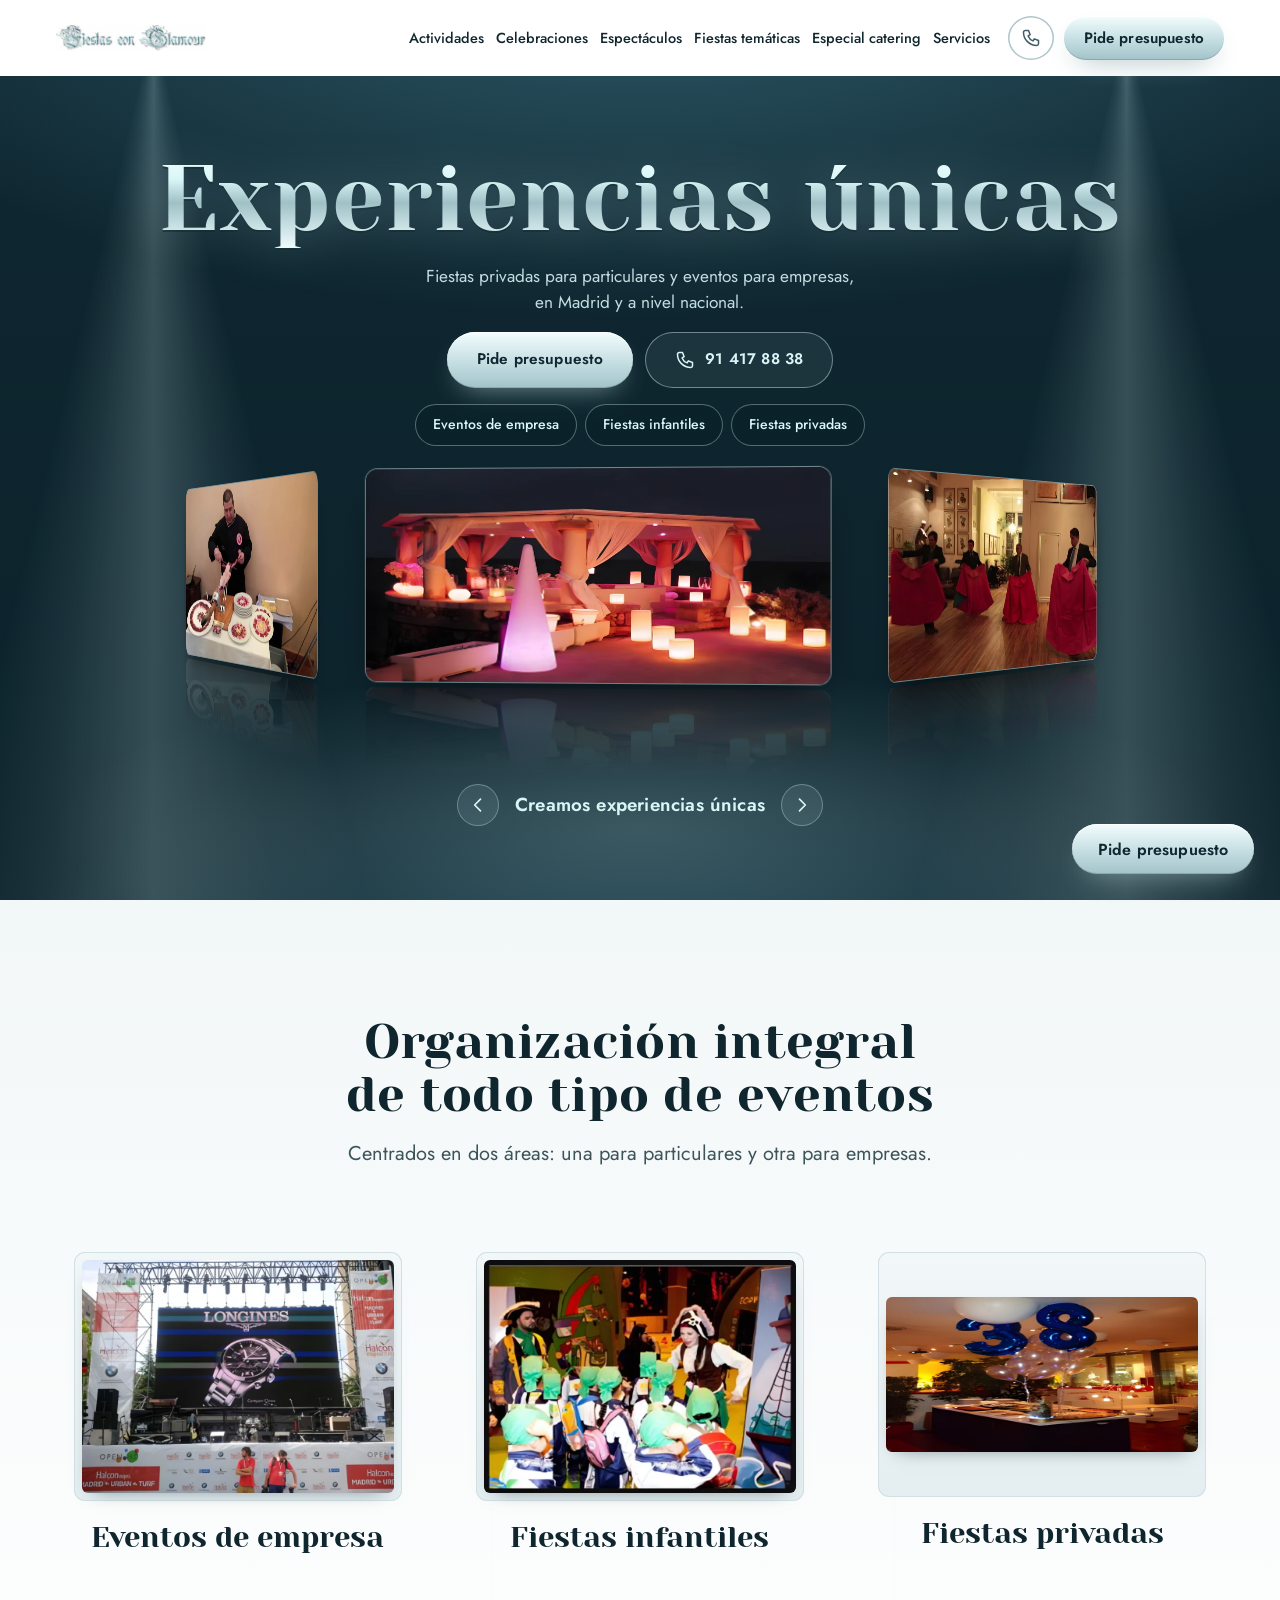
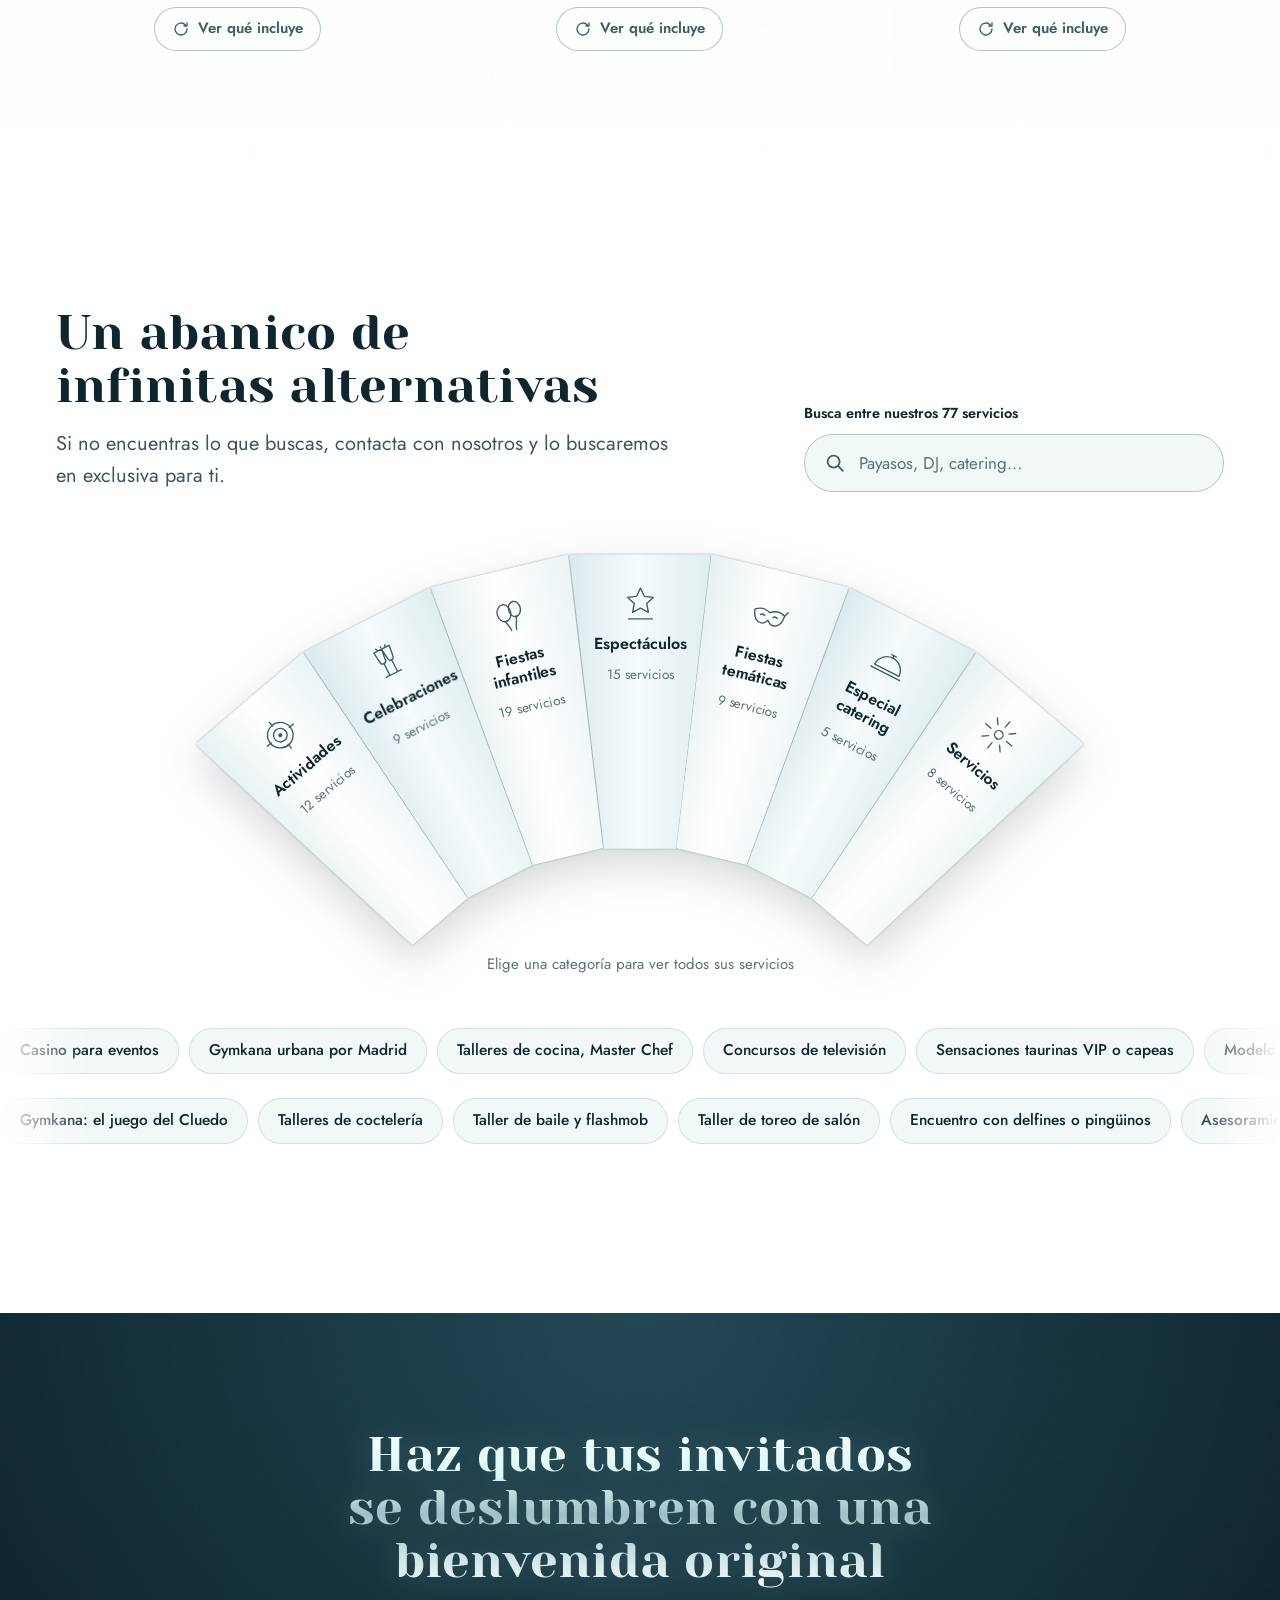
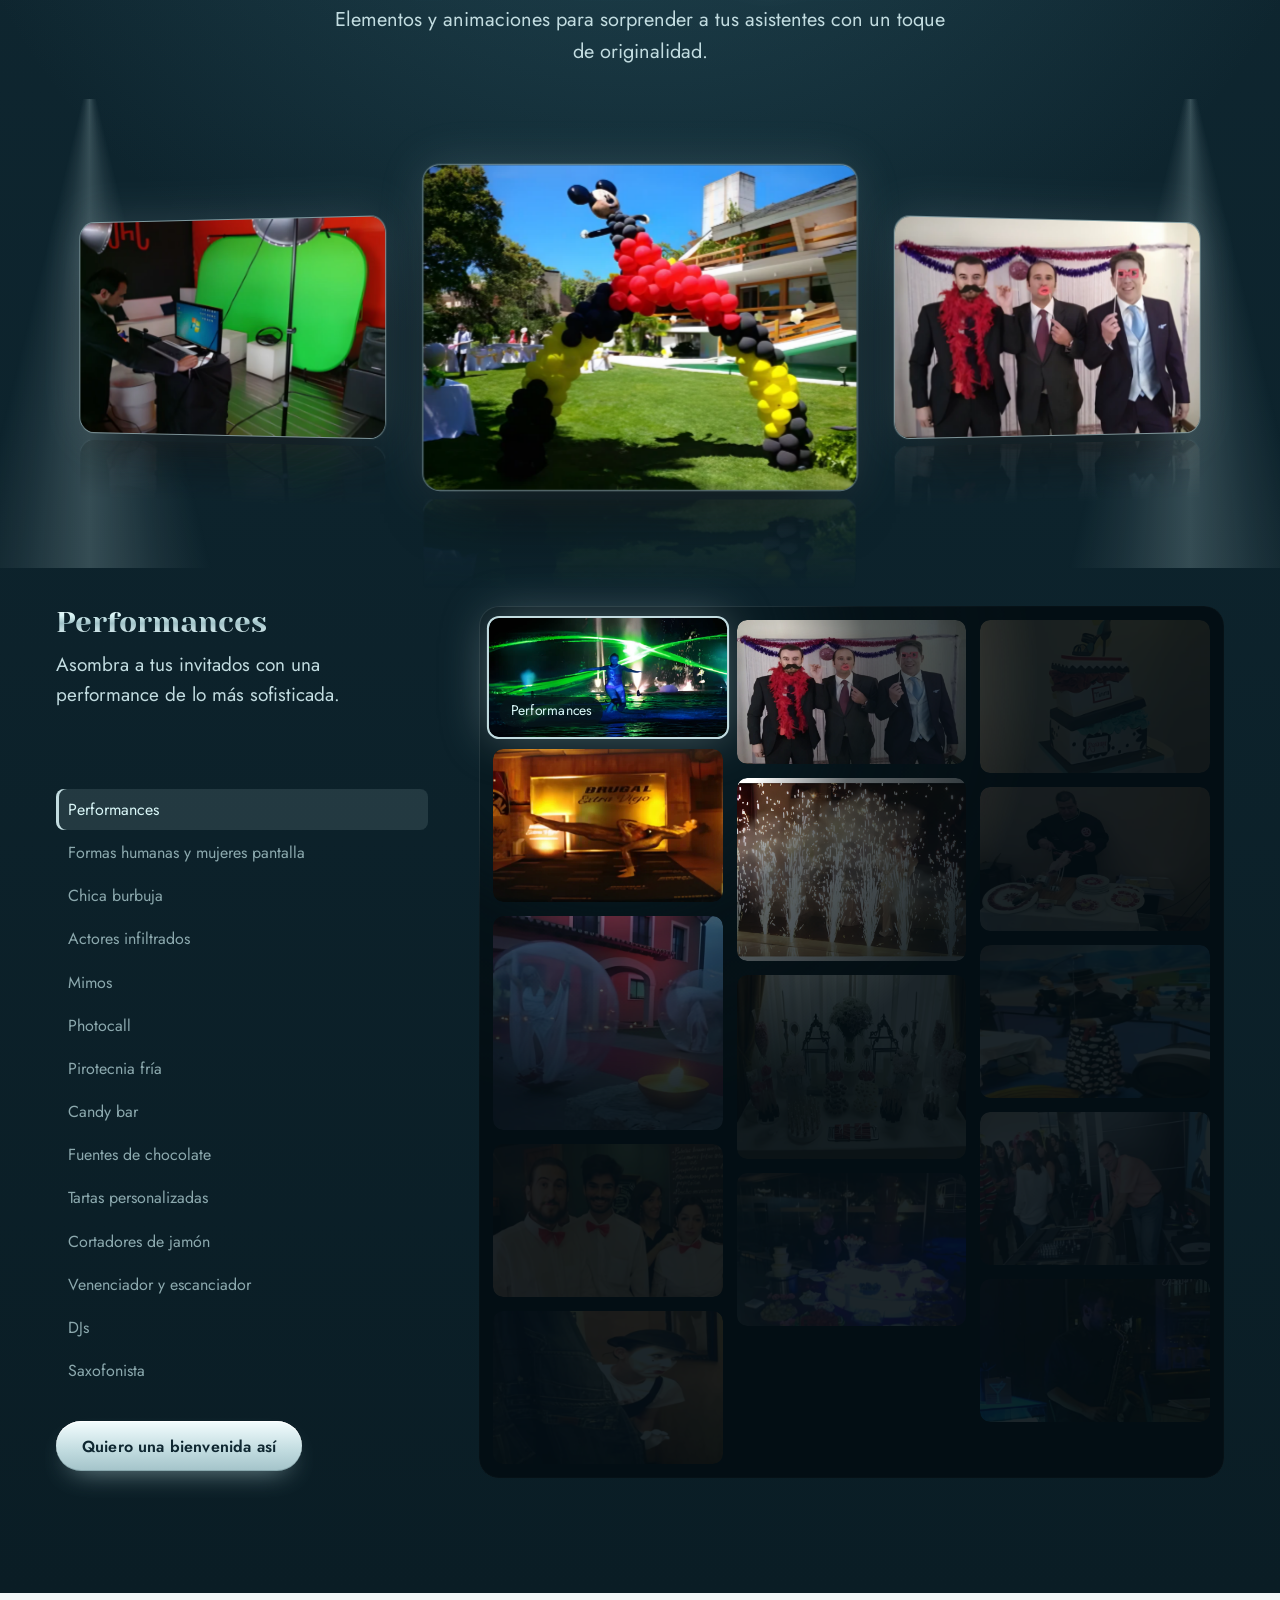
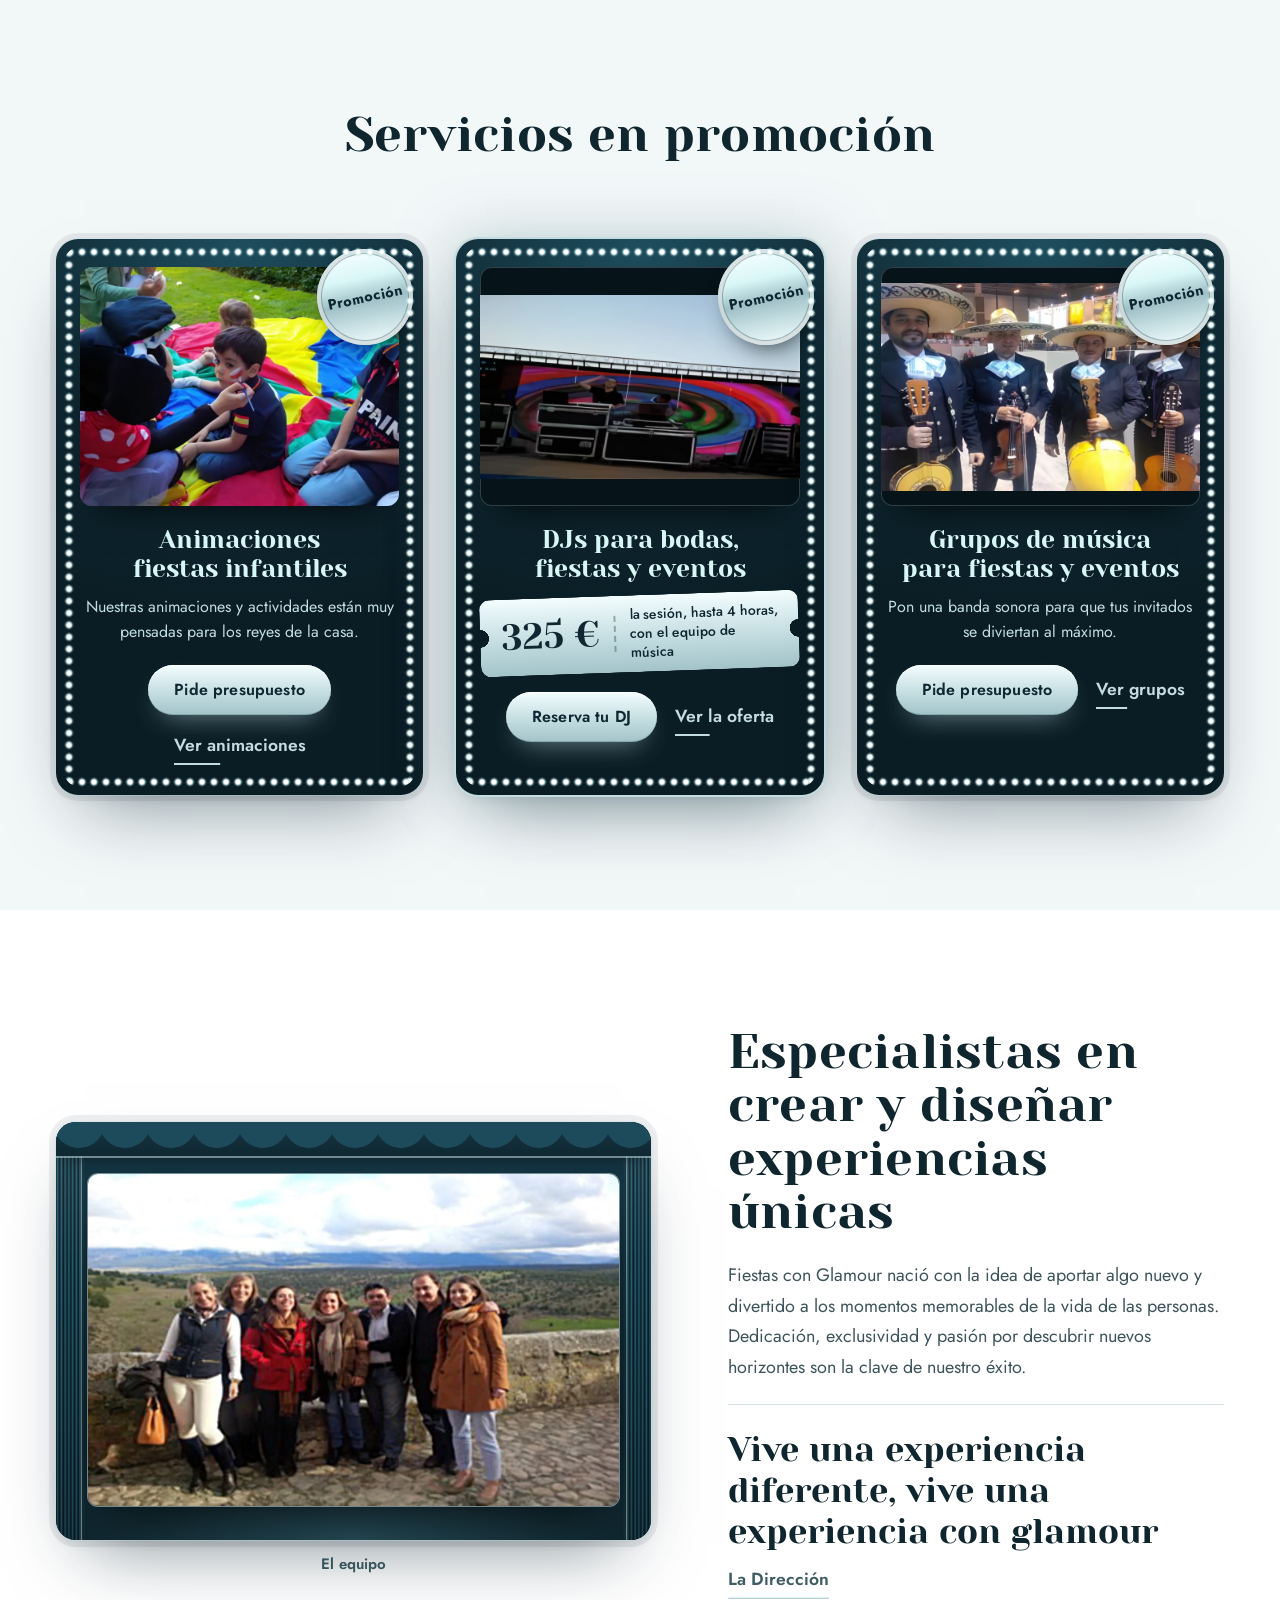
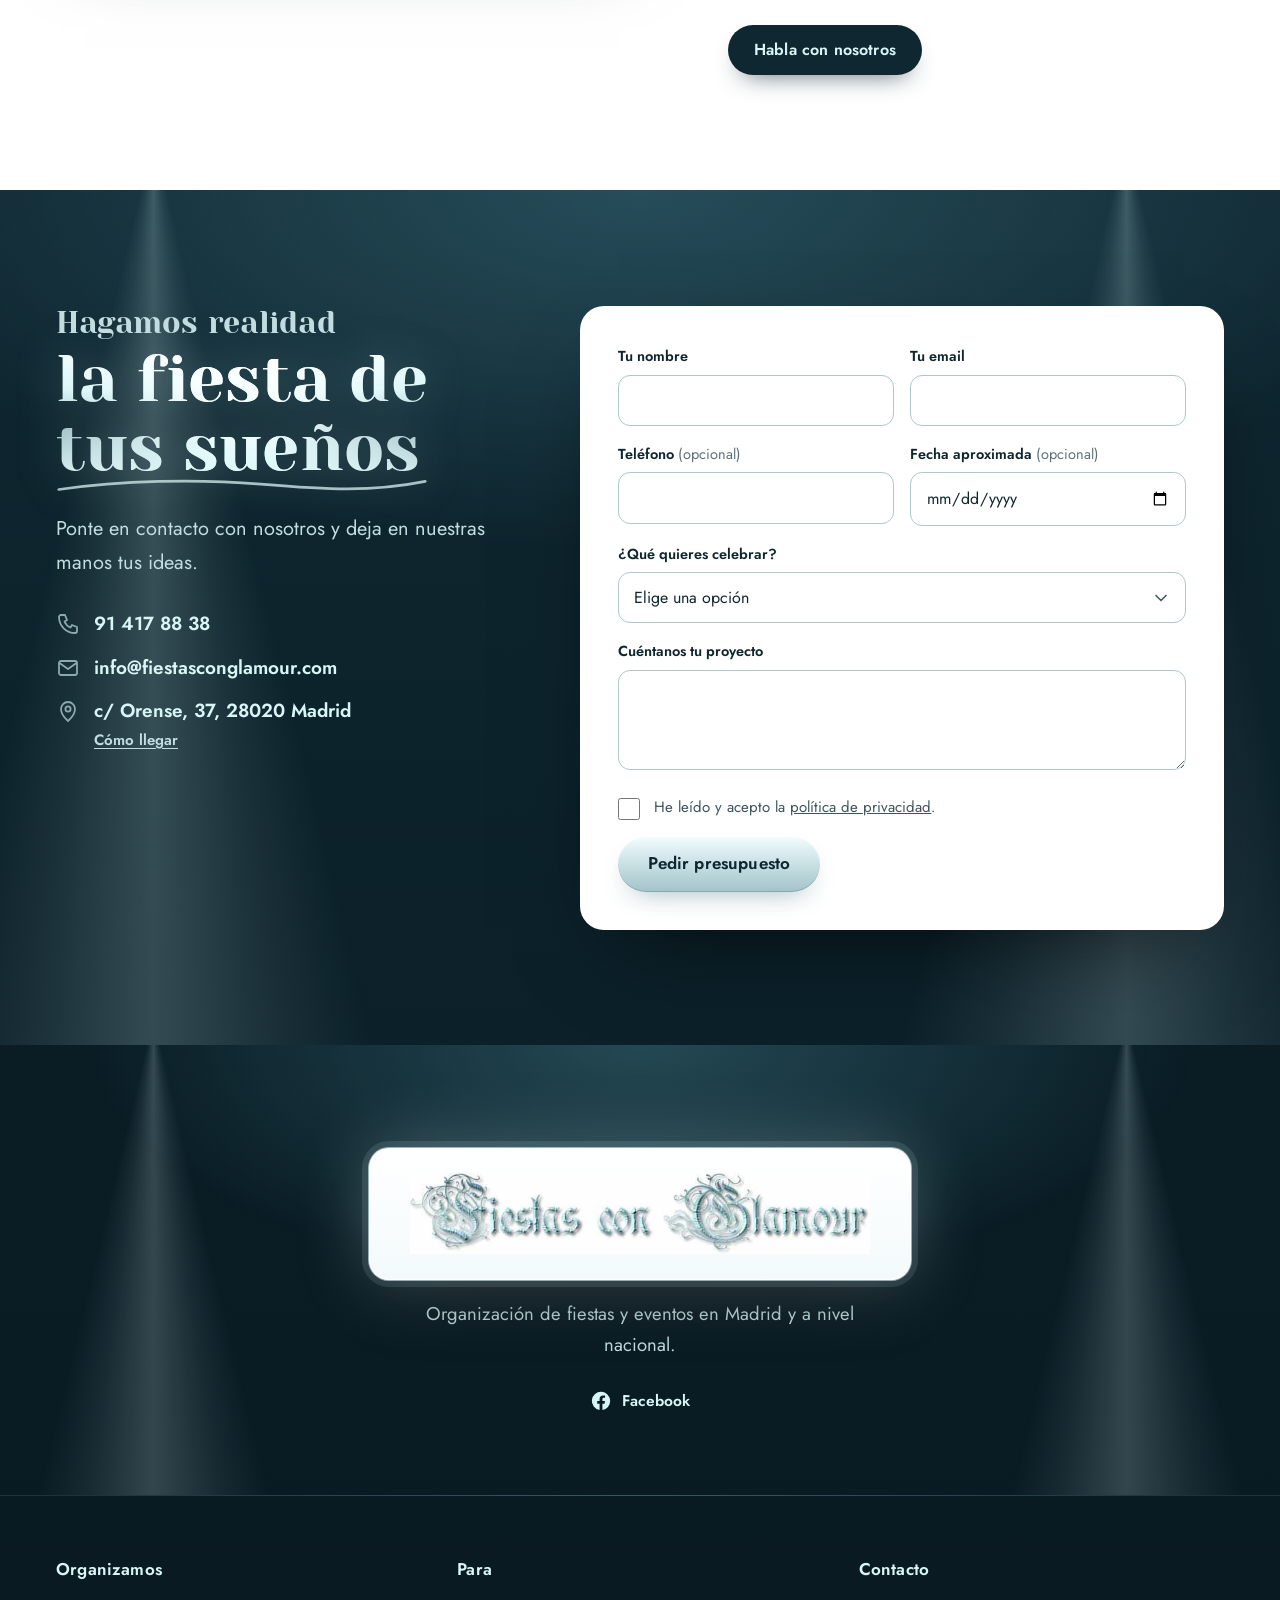
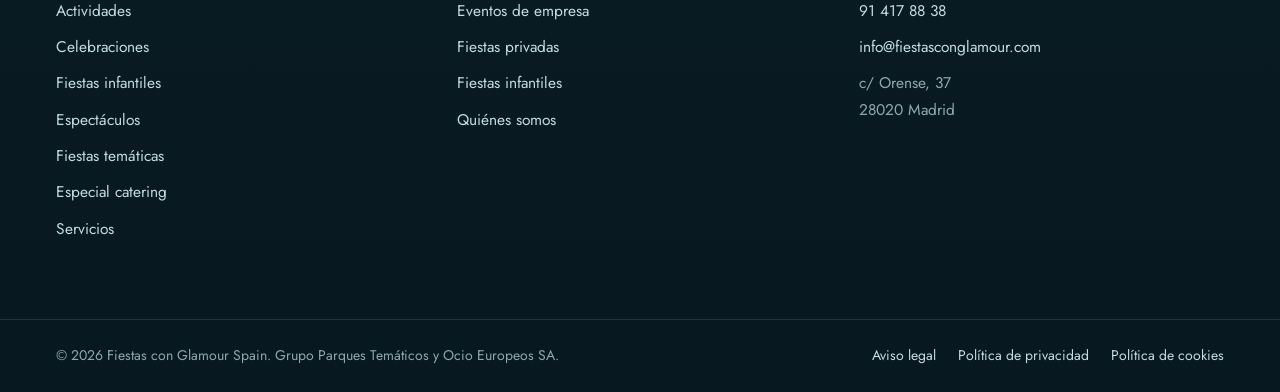
==== commit 1dc1c94b: "fix: foto del equipo restaurada y abanico más grande - La foto del equipo vuelve a la versión anteri" ====
--- a/index.html
+++ b/index.html
@@ -713,7 +713,7 @@
     <div class="contacto__info">
       <h2 id="con-t" class="titulo contacto__t">
         <span class="contacto__pre">Hagamos realidad</span>
-        <em class="suenos">la fiesta de tus sueños<span class="suenos__brillo" aria-hidden="true"><span>la fiesta de tus sueños</span></span><svg class="suenos__trazo" viewBox="0 0 400 22" preserveAspectRatio="none" aria-hidden="true"><path d="M3 15C70 5 150 3 220 9s120 9 177-3" fill="none" stroke="currentColor" stroke-width="3" stroke-linecap="round"/></svg><i class="suenos__chispa" aria-hidden="true"></i><i class="suenos__chispa" aria-hidden="true"></i><i class="suenos__chispa" aria-hidden="true"></i><i class="suenos__chispa" aria-hidden="true"></i></em>
+        <em class="suenos">la fiesta de<br> tus sueños<span class="suenos__brillo" aria-hidden="true"><span class="suenos__ventana"><span>la fiesta de<br> tus sueños</span></span></span><svg class="suenos__trazo" viewBox="0 0 400 22" preserveAspectRatio="none" aria-hidden="true"><path d="M3 15C70 5 150 3 220 9s120 9 177-3" fill="none" stroke="currentColor" stroke-width="3" stroke-linecap="round"/></svg><i class="suenos__chispa" aria-hidden="true"></i><i class="suenos__chispa" aria-hidden="true"></i><i class="suenos__chispa" aria-hidden="true"></i><i class="suenos__chispa" aria-hidden="true"></i></em>
       </h2>
       <p class="contacto__entrada">Ponte en contacto con nosotros y deja en nuestras manos tus ideas.</p>
       <ul class="datos">
--- a/assets/css/global.css
+++ b/assets/css/global.css
@@ -108,7 +108,7 @@
 .vo{position:absolute!important;width:1px;height:1px;padding:0;margin:-1px;overflow:hidden;clip-path:inset(50%);white-space:nowrap;border:0}
 
 .env{width:100%;max-width:var(--env);margin-inline:auto;padding-inline:var(--margen)}
-.seccion{position:relative;padding-block:var(--sec);overflow-x:clip}
+.seccion{position:relative;padding-block:var(--sec);overflow-x:hidden;overflow-x:clip}   /* hidden: respaldo para Safari antiguo */
 
 /* ---------- Títulos: Yeseva One, glamour que se lee a la primera ---------- */
 .titulo{
--- a/assets/css/home.css
+++ b/assets/css/home.css
@@ -265,7 +265,7 @@
 .sobre__sello::before{content:'';position:absolute;inset:15px;background:var(--metal);clip-path:polygon(50% 0,100% 50%,50% 100%,0 50%)}
 .invitacion.abierta .sobre__sello{transform:scale(1.4);opacity:0}
 .invitacion.abierta .sobre__solapa{transform:rotateX(-172deg);opacity:0}
-.invitacion.abierta .sobre{opacity:0;transform:translateY(16%)}
+.invitacion.abierta .sobre{opacity:0;transform:translateY(5%) scale(.96)}
 /* La invitación sale del sobre */
 .invitacion.abierta .invitacion__inclina{animation:saleDelSobre .95s var(--muelle) calc(1.85s + var(--i) * .18s) backwards}
 @keyframes saleDelSobre{from{transform:translateY(3%) scale(.9)}}
@@ -304,7 +304,7 @@
 @media (max-width:899px){
   .mesa{
     grid-template-columns:none;grid-auto-flow:column;grid-auto-columns:min(80vw,360px);
-    overflow-x:auto;scroll-snap-type:x mandatory;scrollbar-width:none;
+    overflow-x:auto;overflow-y:hidden;scroll-snap-type:x mandatory;scrollbar-width:none;
     margin-inline:calc(var(--margen) * -1);padding:12px var(--margen) 28px;
   }
   .mesa::-webkit-scrollbar{display:none}
@@ -338,15 +338,17 @@
 .buscador__borrar svg{width:18px;height:18px}
 
 .abanico__mano{
-  --vh:240px;--pivote:250px;--paso:13.5deg;--sube:30px;
+  /* v3: más grande (≈1040 px de ancho a 1440) y sin aire de sobra arriba */
+  --vh:clamp(240px,23vw,330px);--pivote:clamp(250px,24vw,345px);--paso:13.5deg;--sube:30px;
   --r:calc(var(--vh) + var(--pivote));
   --ancho:calc(var(--r) * .235);          /* cuerda de la cuña en la punta */
   --base:calc(var(--ancho) * .51);        /* cuerda junto al eje: ancho × pivote / radio */
   --pie:52px;                             /* hueco para la pista, bajo el abanico */
-  position:relative;height:calc(var(--vh) * 1.62 + var(--pie));margin-top:clamp(20px,3vw,40px);
+  --linea:calc(var(--pivote) * .25 + var(--pie));   /* base de las varillas: las de los extremos bajan hasta aquí */
+  position:relative;height:calc(var(--linea) + var(--vh) + var(--sube) + 12px);margin-top:clamp(8px,1.6vw,22px);
 }
 .abanico__varillas{
-  position:absolute;left:50%;bottom:calc(var(--vh) * .2 + var(--pie));width:0;height:0;
+  position:absolute;left:50%;bottom:var(--linea);width:0;height:0;
   transform-origin:0 var(--pivote);animation:mecer 7s ease-in-out infinite alternate;
   filter:drop-shadow(0 0 1px rgba(87,119,125,.55)) drop-shadow(0 16px 22px rgba(15,39,49,.18));
 }
@@ -361,16 +363,16 @@
 }
 .varilla__cara{
   position:relative;isolation:isolate;display:flex;flex-direction:column;align-items:center;gap:8px;
-  width:100%;height:100%;padding:20px 8px 12px;color:var(--tinta);
+  width:100%;height:100%;padding:clamp(20px,2.2vw,32px) 10px 14px;gap:clamp(8px,.8vw,12px);color:var(--tinta);
   background:linear-gradient(90deg,#E6F0F2 0%,#FFFFFF 48%,#EAF3F5 100%);
 }
 .varilla:nth-child(even) .varilla__cara{background:linear-gradient(90deg,#DCEAED 0%,#F6FBFC 48%,#DFEDEF 100%)}
 .varilla__cara::before,.varilla__cara::after{content:'';position:absolute;inset:0;z-index:-1;opacity:0;transition:opacity .2s linear}
 .varilla__cara::before{background:var(--metal)}
 .varilla__cara::after{background:linear-gradient(180deg,#1B4655 0%,var(--noche) 100%)}
-.varilla__icono{width:34px;height:34px;color:var(--sombra-2)}
-.varilla__t{font-weight:600;font-size:15px;line-height:1.2;text-wrap:balance}
-.varilla__n{font-size:13px;color:var(--texto-suave)}
+.varilla__icono{width:clamp(34px,3.2vw,48px);height:clamp(34px,3.2vw,48px);color:var(--sombra-2)}
+.varilla__t{max-width:9.5ch;font-weight:600;font-size:clamp(15px,.9vw + 4.5px,18.5px);line-height:1.2;text-align:center;text-wrap:balance}
+.varilla__n{font-size:clamp(13px,.55vw + 6.5px,15px);color:var(--texto-suave)}
 @media (hover:hover){
   .varilla:hover{transform:rotate(calc((var(--i) - 3) * var(--paso))) translateY(calc(var(--sube) * -1))}
   .varilla:hover .varilla__cara::before{opacity:1}
@@ -386,7 +388,7 @@
 
 /* Varillas estrechas: el rótulo va a lo largo de la varilla */
 @media (max-width:899px){
-  .abanico__mano{--vh:168px;--pivote:128px;--paso:10deg;--sube:20px;--ancho:calc(var(--r) * .175);--base:calc(var(--ancho) * .43);height:calc(var(--vh) * 1.75 + var(--pie))}
+  .abanico__mano{--vh:168px;--pivote:128px;--paso:10deg;--sube:20px;--ancho:calc(var(--r) * .175);--base:calc(var(--ancho) * .43)}
   .varilla__cara{padding:12px 4px 8px;gap:6px}
   .varilla__icono{width:24px;height:24px}
   .varilla__t{writing-mode:vertical-rl;transform:rotate(180deg);font-size:14px;white-space:nowrap}
@@ -664,6 +666,16 @@
   .js .cartelera:not(.visible) .cartel{transform:translateY(40px)}
   .sello{right:-6px;width:84px;height:84px;font-size:13.5px}
 }
+/* En tableta (640-899 px) siempre asoma la siguiente invitación o cartel */
+@media (min-width:640px) and (max-width:899px){
+  .mesa,.cartelera{grid-auto-columns:calc((100vw - var(--margen)) / 2.3)}
+}
+/* La entrada con el precio, apilada cuando el cartel es estrecho */
+@media (min-width:900px) and (max-width:1180px),(max-width:420px){
+  .entrada{flex-direction:column;gap:6px;padding:12px 22px}
+  .entrada__n{padding:0 0 6px;border-right:0;border-bottom:2px dashed rgba(15,39,49,.35)}
+  .entrada__d{max-width:none;text-align:center}
+}
 
 /* /@bloque promo */
 
@@ -678,7 +690,7 @@
 .escenario{margin:0;width:100%;max-width:680px;justify-self:center}
 .escenario__boca{
   position:relative;isolation:isolate;overflow:hidden;border-radius:20px;
-  padding:clamp(34px,4.4vw,52px) clamp(16px,2.4vw,28px) clamp(22px,3vw,34px);
+  padding:clamp(34px,4.4vw,52px) max(clamp(16px,2.4vw,28px),calc(4.4% + 6px)) clamp(22px,3vw,34px);
   background:radial-gradient(80% 60% at 50% 100%,rgba(72,134,151,.45) 0%,transparent 70%),linear-gradient(180deg,var(--noche-2) 0%,var(--noche) 55%,var(--noche-3) 100%);
   box-shadow:0 0 0 1px rgba(194,220,224,.4),0 0 0 7px rgba(15,39,49,.07),var(--sombra-3);
 }
@@ -737,7 +749,7 @@
 /* =====================================================================
    CONTACTO · de noche
    ===================================================================== */
-.contacto{overflow:clip;background:radial-gradient(90% 60% at 50% 0%,rgba(72,134,151,.4) 0%,transparent 70%),linear-gradient(180deg,#0F2731,#0B2029)}
+.contacto{overflow:hidden;overflow:clip;background:radial-gradient(90% 60% at 50% 0%,rgba(72,134,151,.4) 0%,transparent 70%),linear-gradient(180deg,#0F2731,#0B2029)}
 .escena__focos--suave{opacity:.55}
 .contacto__env{position:relative;z-index:1;display:grid;gap:40px;align-items:start}
 @media (min-width:1000px){.contacto__env{grid-template-columns:minmax(0,5fr) minmax(0,7fr);gap:64px}}
@@ -753,13 +765,14 @@
 }
 /* Destello: una ventana que avanza mientras su copia del texto retrocede
    lo mismo, así la luz recorre las letras sin mover nada más (solo transform) */
-.suenos__brillo{
-  position:absolute;inset:0 0 .18em;overflow:hidden;pointer-events:none;
+.suenos__brillo{position:absolute;inset:0 0 .18em;overflow:hidden;pointer-events:none}
+.suenos__ventana{
+  position:absolute;inset:0;overflow:hidden;
   -webkit-mask-image:linear-gradient(90deg,transparent 0,#000 42%,#000 58%,transparent 100%);
           mask-image:linear-gradient(90deg,transparent 0,#000 42%,#000 58%,transparent 100%);
   animation:ventana 6.5s cubic-bezier(.45,.05,.35,1) 1.2s infinite;
 }
-.suenos__brillo > span{
+.suenos__ventana > span{
   display:block;background:linear-gradient(180deg,#FFFFFF 0%,#F2FEFF 55%,#D9F6F7 100%);
   -webkit-background-clip:text;background-clip:text;color:transparent;
   animation:contraventana 6.5s cubic-bezier(.45,.05,.35,1) 1.2s infinite;
@@ -776,9 +789,9 @@
 .suenos__chispa:nth-of-type(1){top:-.18em;left:-.22em;animation-delay:.2s}
 .suenos__chispa:nth-of-type(2){top:.1em;right:-.36em;width:.24em;height:.24em;animation-delay:1.1s}
 .suenos__chispa:nth-of-type(3){bottom:.02em;left:38%;width:.2em;height:.2em;animation-delay:2s}
-.suenos__chispa:nth-of-type(4){top:-.3em;left:62%;width:.26em;height:.26em;animation-delay:2.7s}
+.suenos__chispa:nth-of-type(4){top:-.08em;left:82%;width:.26em;height:.26em;animation-delay:2.7s}
 @keyframes titilar{0%,100%{opacity:0;transform:scale(.3) rotate(0deg)}45%{opacity:1;transform:scale(1) rotate(45deg)}70%{opacity:0;transform:scale(.4) rotate(90deg)}}
-.fuera .suenos__brillo,.fuera .suenos__brillo > span,.fuera .suenos__chispa{animation-play-state:paused}
+.fuera .suenos__ventana,.fuera .suenos__ventana > span,.fuera .suenos__chispa{animation-play-state:paused}
 .quieto .suenos__brillo,.quieto .suenos__chispa{display:none}
 .quieto .suenos__trazo{transform:none}
 .contacto__entrada{margin-top:18px;font-size:clamp(17px,.4vw + 15.5px,20px);color:var(--hielo)}
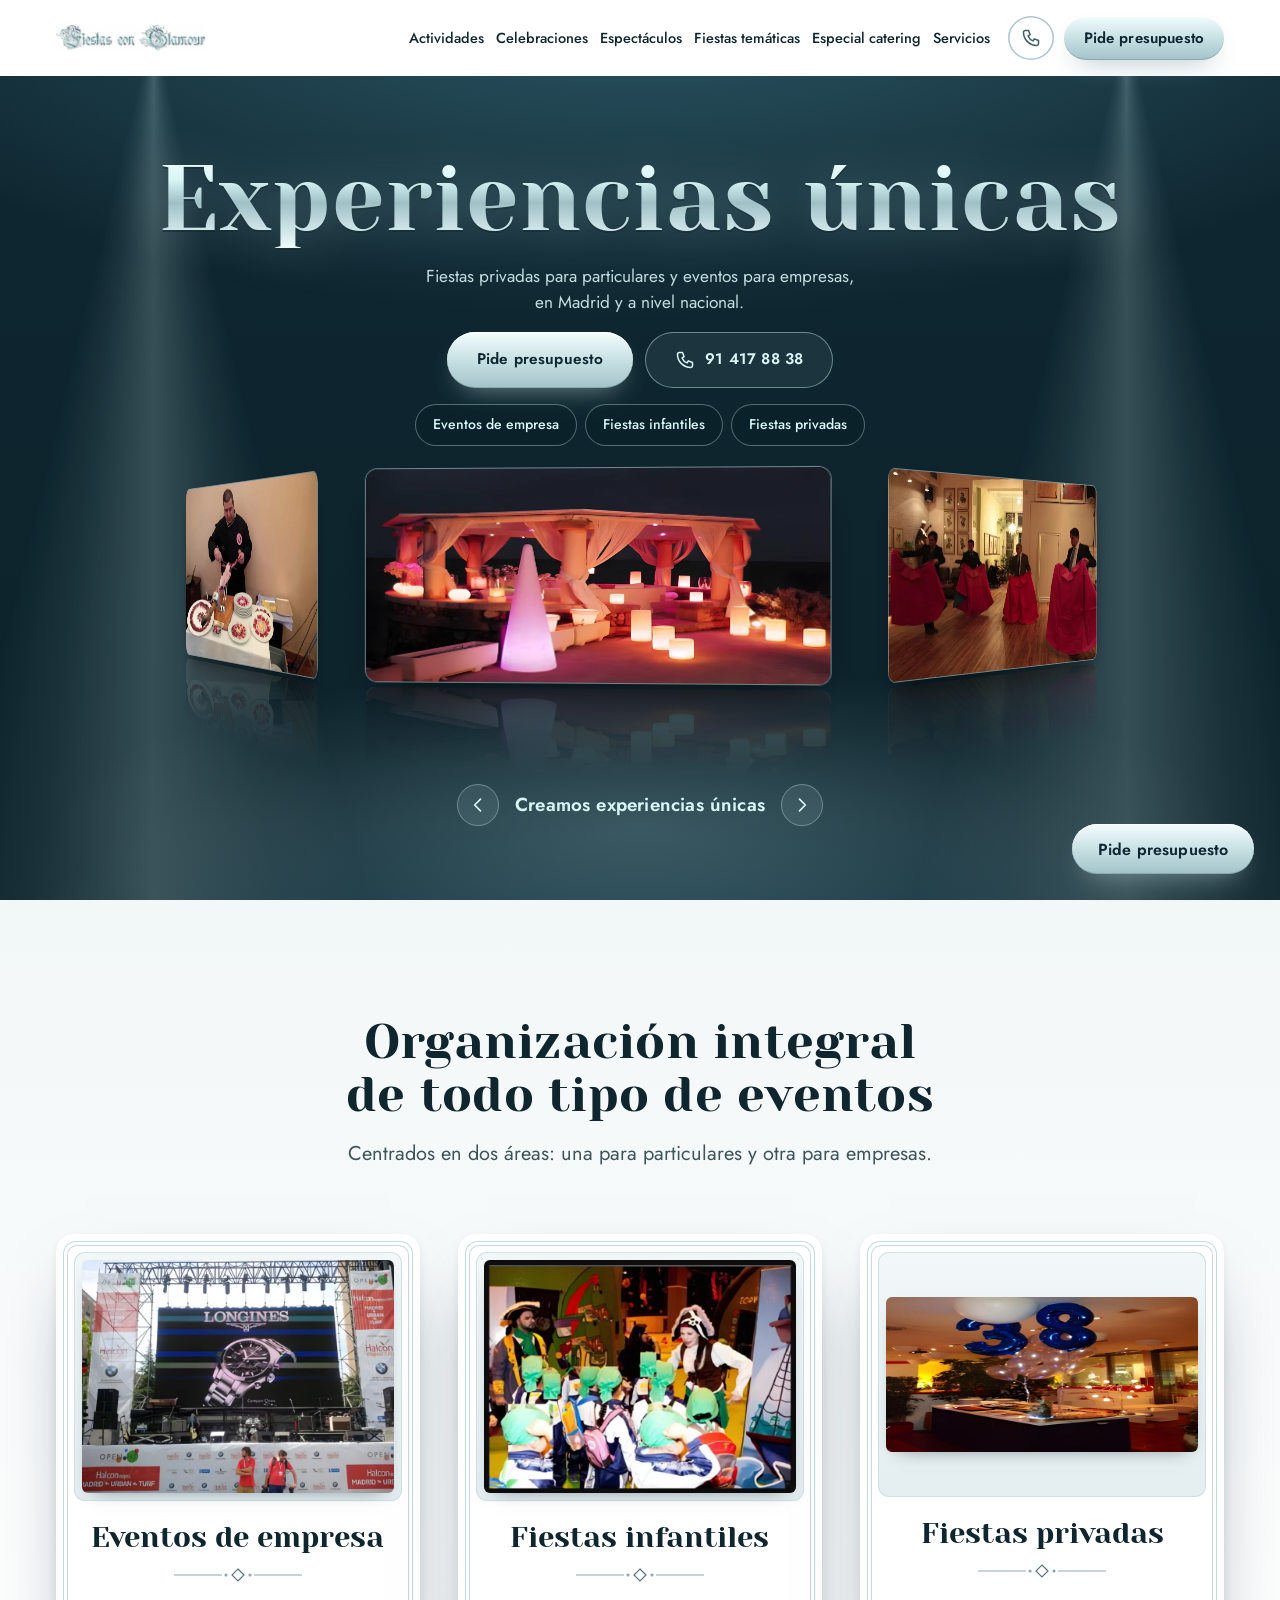
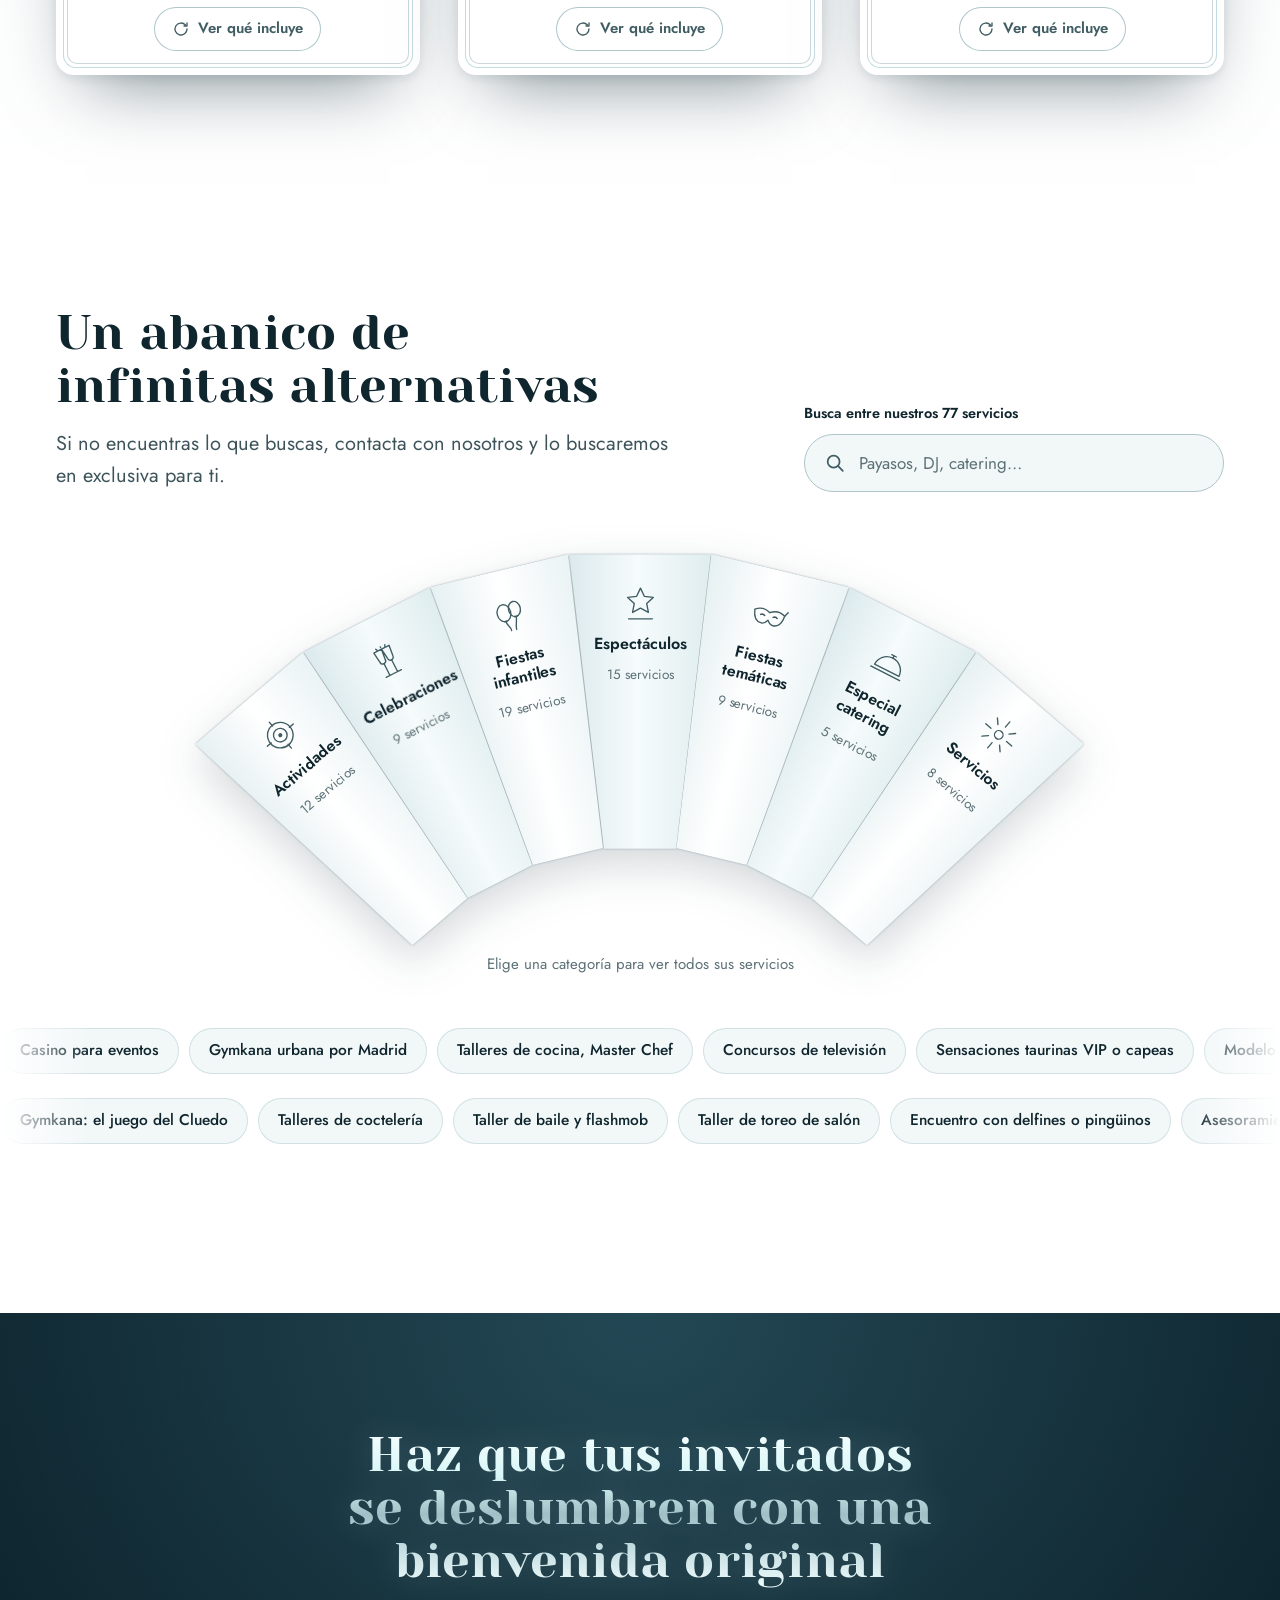
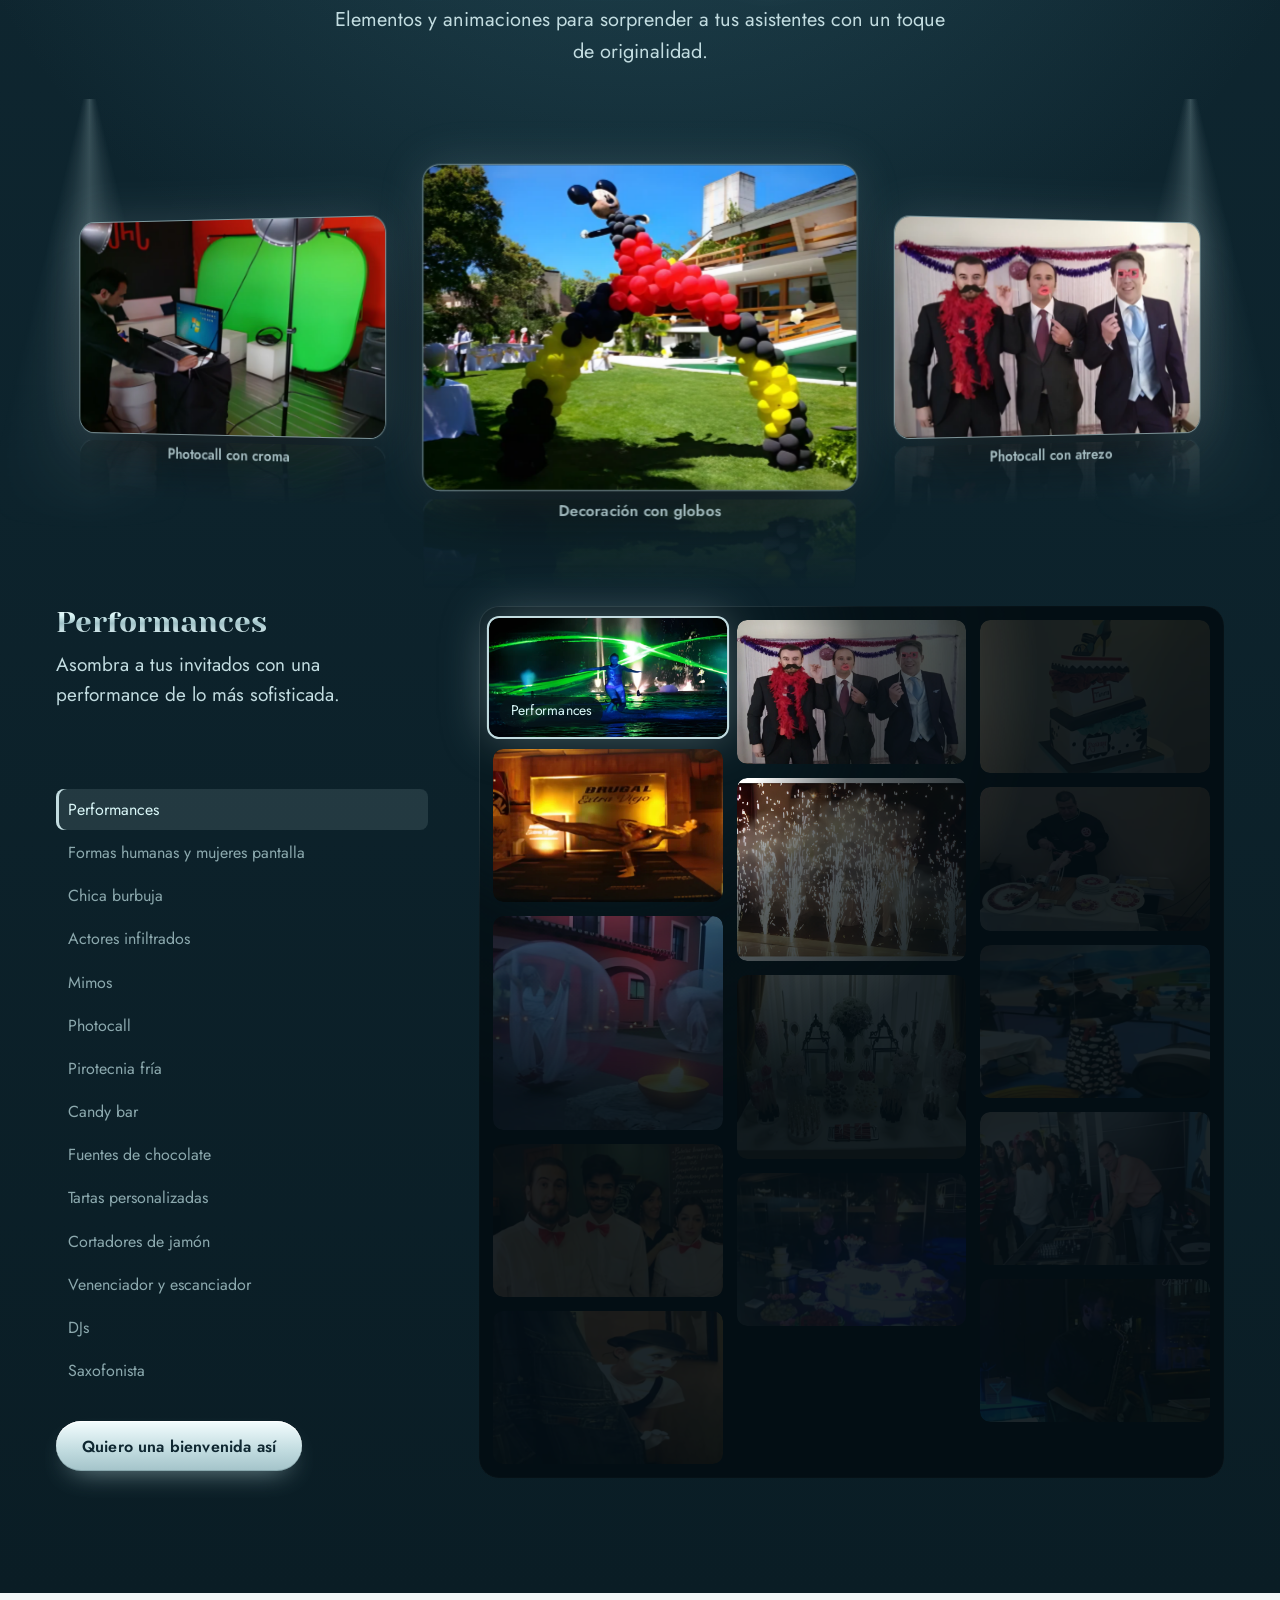
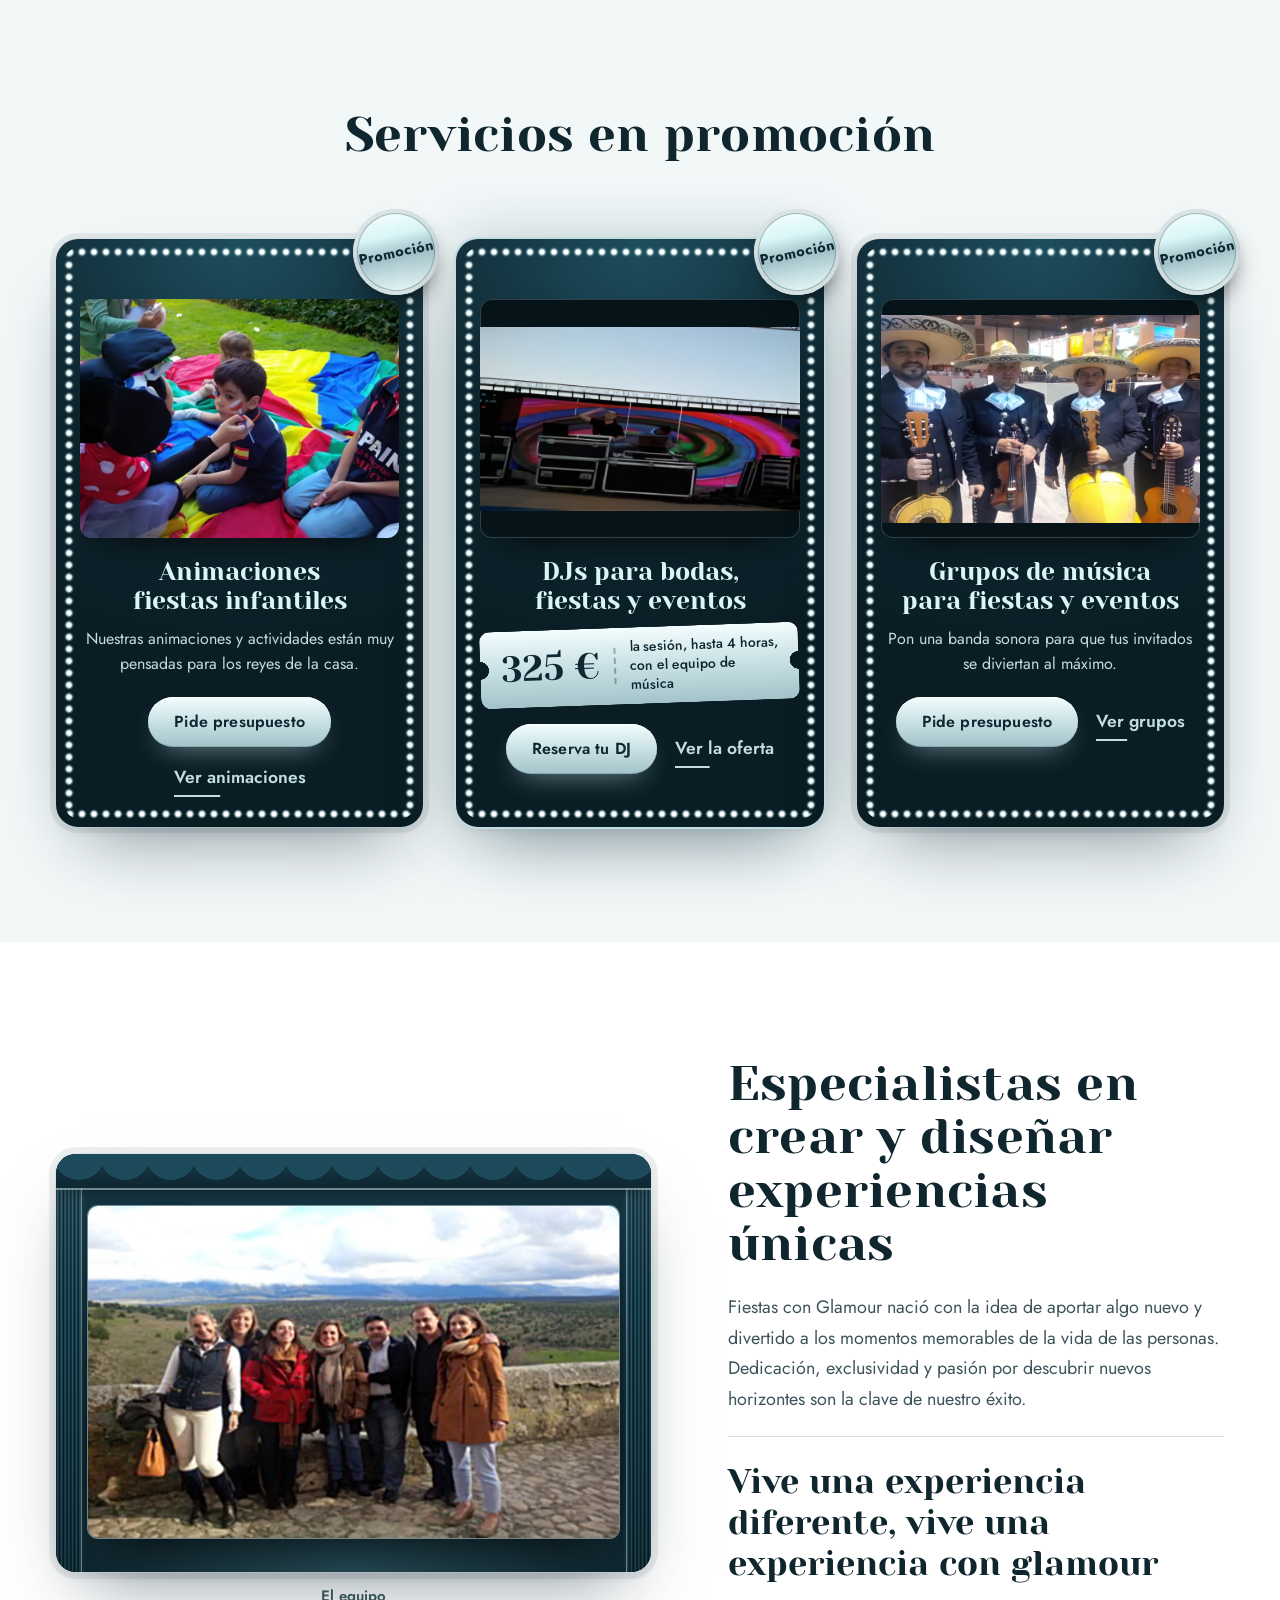
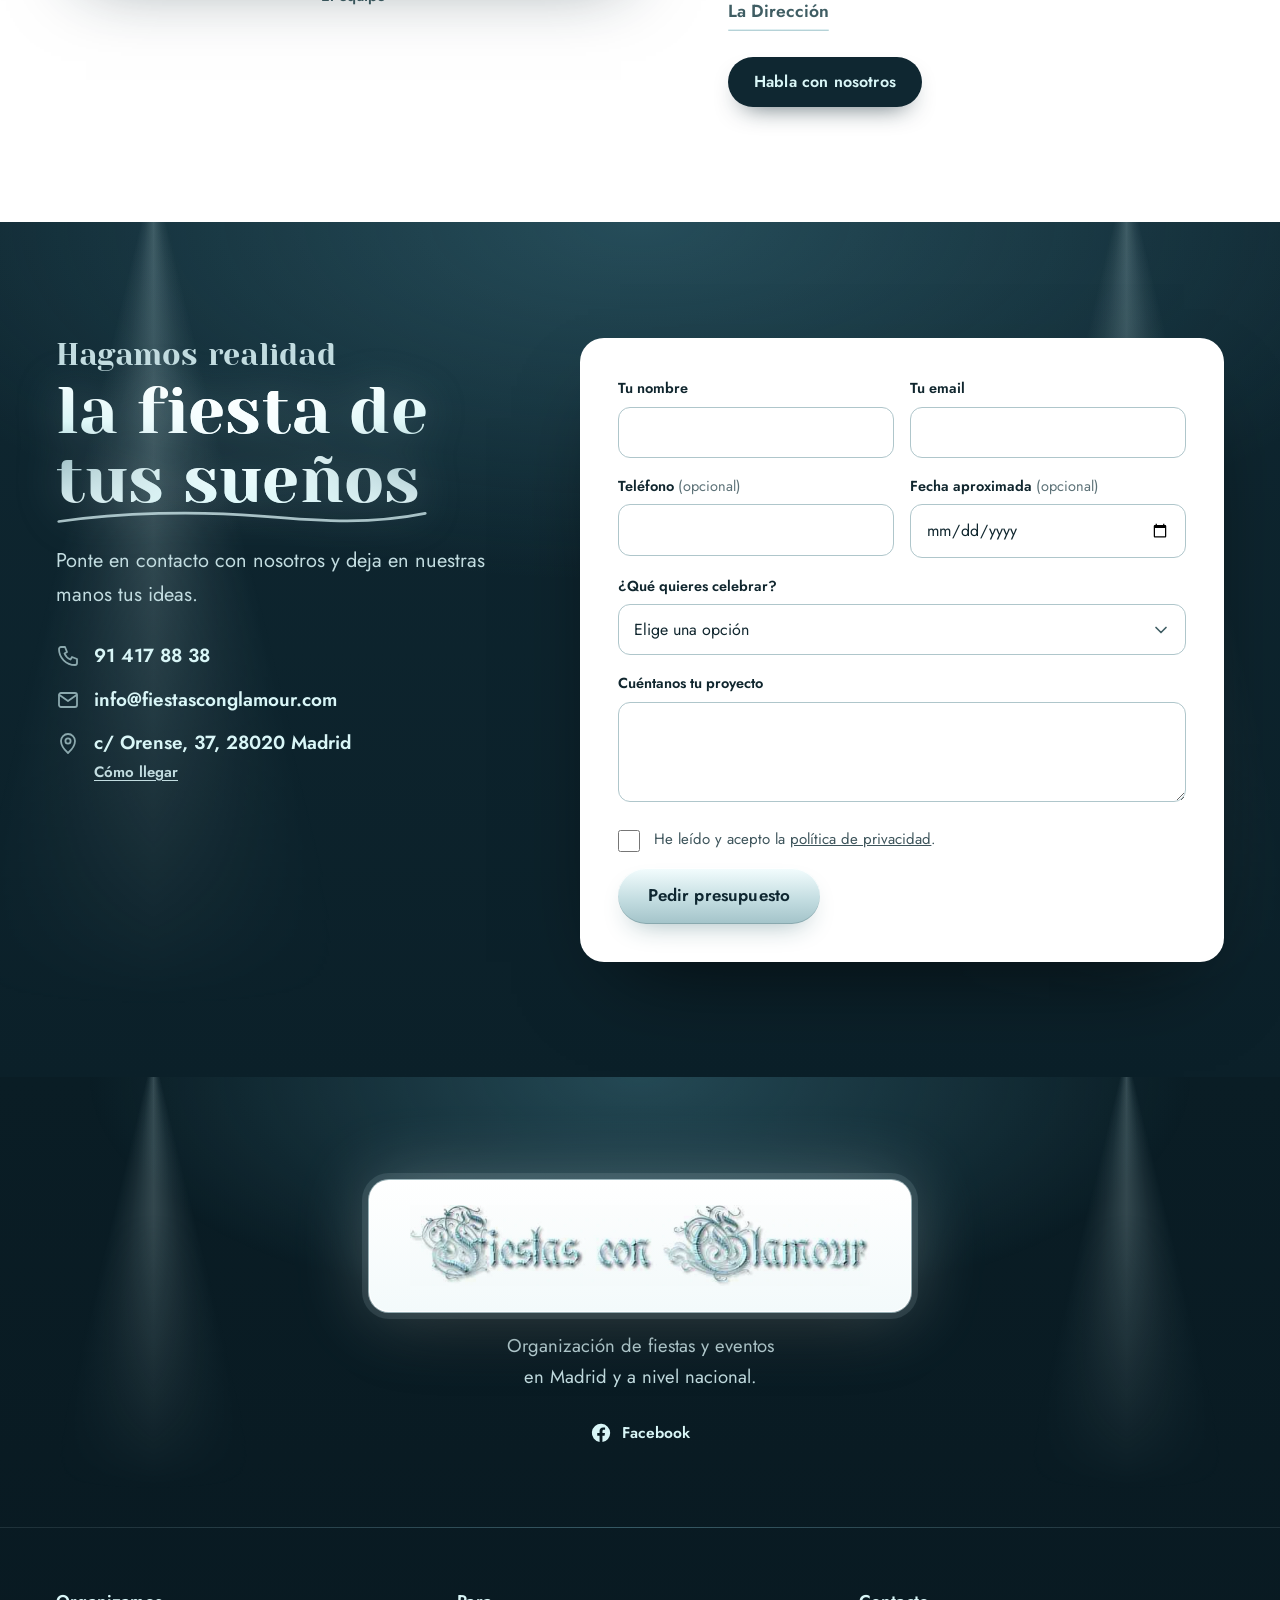
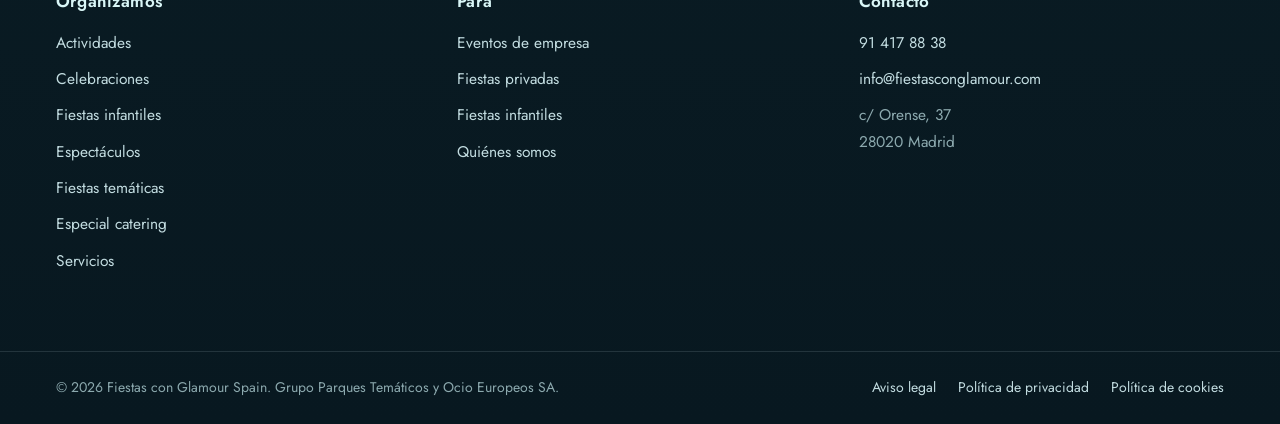
==== commit f66a70b7: "fix: detalles de la revisión independiente - El sello «Promoción», en la esquina del cartel: ya no t" ====
--- a/index.html
+++ b/index.html
@@ -187,11 +187,10 @@
         <div class="invitacion__inclina">
           <div class="invitacion__giro">
             <div class="invitacion__cara invitacion__cara--frente">
-              <div class="invitacion__foto"><img src="assets/img/inv-empresas.webp" alt="Escenario con pantalla gigante en un evento de empresa al aire libre" width="800" height="600" loading="lazy"></div>
+              <div class="invitacion__foto"><img src="assets/img/inv-empresas.webp" alt="Escenario con pantalla gigante en un evento de empresa al aire libre" width="800" height="600" loading="lazy"><span class="invitacion__destello" aria-hidden="true"></span></div>
               <h3 class="invitacion__t">Eventos de empresa</h3>
               <span class="invitacion__adorno" aria-hidden="true"></span>
               <button class="invitacion__girar" type="button" aria-expanded="false"><svg aria-hidden="true"><use href="#i-girar"/></svg>Ver qué incluye</button>
-              <span class="invitacion__destello" aria-hidden="true"></span>
             </div>
             <div class="invitacion__cara invitacion__cara--dorso">
               <h3 class="invitacion__t">Eventos de empresa</h3>
@@ -215,11 +214,10 @@
         <div class="invitacion__inclina">
           <div class="invitacion__giro">
             <div class="invitacion__cara invitacion__cara--frente">
-              <div class="invitacion__foto"><img src="assets/img/inv-infantiles.webp" alt="Niños con disfraces de piratas y animadores en una fiesta infantil" width="800" height="600" loading="lazy"></div>
+              <div class="invitacion__foto"><img src="assets/img/inv-infantiles.webp" alt="Niños con disfraces de piratas y animadores en una fiesta infantil" width="800" height="600" loading="lazy"><span class="invitacion__destello" aria-hidden="true"></span></div>
               <h3 class="invitacion__t">Fiestas infantiles</h3>
               <span class="invitacion__adorno" aria-hidden="true"></span>
               <button class="invitacion__girar" type="button" aria-expanded="false"><svg aria-hidden="true"><use href="#i-girar"/></svg>Ver qué incluye</button>
-              <span class="invitacion__destello" aria-hidden="true"></span>
             </div>
             <div class="invitacion__cara invitacion__cara--dorso">
               <h3 class="invitacion__t">Fiestas infantiles</h3>
@@ -243,11 +241,10 @@
         <div class="invitacion__inclina">
           <div class="invitacion__giro">
             <div class="invitacion__cara invitacion__cara--frente">
-              <div class="invitacion__foto"><img src="assets/img/inv-privadas.webp" alt="Salón decorado con globos del número 38 para un cumpleaños" width="800" height="400" loading="lazy"></div>
+              <div class="invitacion__foto"><img src="assets/img/inv-privadas.webp" alt="Salón decorado con globos del número 38 para un cumpleaños" width="800" height="400" loading="lazy"><span class="invitacion__destello" aria-hidden="true"></span></div>
               <h3 class="invitacion__t">Fiestas privadas</h3>
               <span class="invitacion__adorno" aria-hidden="true"></span>
               <button class="invitacion__girar" type="button" aria-expanded="false"><svg aria-hidden="true"><use href="#i-girar"/></svg>Ver qué incluye</button>
-              <span class="invitacion__destello" aria-hidden="true"></span>
             </div>
             <div class="invitacion__cara invitacion__cara--dorso">
               <h3 class="invitacion__t">Fiestas privadas</h3>
@@ -516,7 +513,7 @@
       <p class="cabecera__entrada">Elementos y animaciones para sorprender a tus asistentes con un toque de originalidad.</p>
     </header>
     <!-- Las tres fotos de su banner, enteras y a mayor resolución, en escena -->
-    <div class="triptico" role="group" aria-label="Tres ideas de su portada">
+    <div class="triptico" role="group" aria-label="Ideas de bienvenida">
       <div class="escena__focos escena__focos--suave" aria-hidden="true"><i class="foco foco--izq"></i><i class="foco foco--der"></i></div>
       <div class="triptico__escena">
         <figure class="triptico__foto" style="--p:-1;--i:0">
@@ -610,6 +607,7 @@
       <article class="cartel" style="--i:0">
         <span class="cartel__bombillas" aria-hidden="true"></span>
         <span class="cartel__luz" aria-hidden="true"></span>
+        <span class="sello" aria-hidden="true">Promoción</span>
         <div class="cartel__pantalla">
           <div class="pase" data-pase>
             <img class="pase__foto" src="assets/img/promo-pintacaras.webp" alt="Animadora disfrazada de Minnie pintando la cara a un niño" width="800" height="600" loading="lazy">
@@ -617,7 +615,6 @@
             <img class="pase__foto" src="assets/img/promo-piratas.webp" alt="Fiesta pirata: un animador lee un mapa rodeado de niños con pañuelos verdes" width="800" height="600" loading="lazy">
             <img class="pase__foto" src="assets/img/promo-minnie.webp" alt="Animadora de Minnie bailando con niños en un jardín" width="900" height="600" loading="lazy">
           </div>
-          <span class="sello" aria-hidden="true">Promoción</span>
         </div>
         <div class="cartel__info">
           <h3 class="cartel__t"><a href="http://www.fiestasconglamour.com/celebraciones/fiestas-cumpleanos-infantiles-madrid/animaciones-y-actividades-fiestas-cumpleanos-infantiles/">Animaciones fiestas infantiles</a></h3>
@@ -631,13 +628,13 @@
       <article class="cartel cartel--estreno" style="--i:1">
         <span class="cartel__bombillas" aria-hidden="true"></span>
         <span class="cartel__luz" aria-hidden="true"></span>
+        <span class="sello" aria-hidden="true">Promoción</span>
         <div class="cartel__pantalla">
           <div class="pase" data-pase>
             <img class="pase__foto" src="assets/img/promo-dj-escenario.webp" alt="Escenario con pantalla de luces y equipo de DJ" width="780" height="450" loading="lazy">
             <img class="pase__foto" src="assets/img/promo-dj-mesa.webp" alt="DJ pinchando en la mesa de mezclas de un salón" width="921" height="450" loading="lazy">
             <img class="pase__foto" src="assets/img/idea-dj.webp" alt="DJ con auriculares pinchando junto a los invitados de una fiesta privada" width="600" height="400" loading="lazy">
           </div>
-          <span class="sello" aria-hidden="true">Promoción</span>
         </div>
         <div class="cartel__info">
           <h3 class="cartel__t"><a href="http://www.fiestasconglamour.com/agencias-organizacion-espectaculos-madrid/musica-bodas-fiestas-eventos-empresas/djs-de-musica/">DJs para bodas, fiestas y eventos</a></h3>
@@ -651,13 +648,13 @@
       <article class="cartel" style="--i:2">
         <span class="cartel__bombillas" aria-hidden="true"></span>
         <span class="cartel__luz" aria-hidden="true"></span>
+        <span class="sello" aria-hidden="true">Promoción</span>
         <div class="cartel__pantalla">
           <div class="pase" data-pase>
             <img class="pase__foto" src="assets/img/promo-mariachis.webp" alt="Cuatro mariachis con traje charro y sus instrumentos" width="800" height="520" loading="lazy">
             <img class="pase__foto" src="assets/img/promo-rock.webp" alt="Grupo de rock tocando en directo en un local" width="800" height="482" loading="lazy">
             <img class="pase__foto" src="assets/img/promo-tuna.webp" alt="Tunos con capa cantando y tocando en un restaurante" width="800" height="600" loading="lazy">
           </div>
-          <span class="sello" aria-hidden="true">Promoción</span>
         </div>
         <div class="cartel__info">
           <h3 class="cartel__t"><a href="http://www.fiestasconglamour.com/agencias-organizacion-espectaculos-madrid/musica-bodas-fiestas-eventos-empresas/">Grupos de música para fiestas y eventos</a></h3>
@@ -713,7 +710,7 @@
     <div class="contacto__info">
       <h2 id="con-t" class="titulo contacto__t">
         <span class="contacto__pre">Hagamos realidad</span>
-        <em class="suenos">la fiesta de<br> tus sueños<span class="suenos__brillo" aria-hidden="true"><span class="suenos__ventana"><span>la fiesta de<br> tus sueños</span></span></span><svg class="suenos__trazo" viewBox="0 0 400 22" preserveAspectRatio="none" aria-hidden="true"><path d="M3 15C70 5 150 3 220 9s120 9 177-3" fill="none" stroke="currentColor" stroke-width="3" stroke-linecap="round"/></svg><i class="suenos__chispa" aria-hidden="true"></i><i class="suenos__chispa" aria-hidden="true"></i><i class="suenos__chispa" aria-hidden="true"></i><i class="suenos__chispa" aria-hidden="true"></i></em>
+        <em class="suenos">la fiesta de<br> tus sueños<span class="suenos__brillo" aria-hidden="true"><span class="suenos__ventana"><span></span></span></span><svg class="suenos__trazo" viewBox="0 0 400 22" preserveAspectRatio="none" aria-hidden="true"><path d="M3 15C70 5 150 3 220 9s120 9 177-3" fill="none" stroke="currentColor" stroke-width="3" stroke-linecap="round"/></svg><i class="suenos__chispa" aria-hidden="true"></i><i class="suenos__chispa" aria-hidden="true"></i><i class="suenos__chispa" aria-hidden="true"></i><i class="suenos__chispa" aria-hidden="true"></i></em>
       </h2>
       <p class="contacto__entrada">Ponte en contacto con nosotros y deja en nuestras manos tus ideas.</p>
       <ul class="datos">
--- a/assets/css/global.css
+++ b/assets/css/global.css
@@ -242,7 +242,7 @@
 /* =====================================================================
    VISOR · la foto pulsada vuela desde donde estaba (FLIP, solo transform)
    ===================================================================== */
-.visor{position:fixed;inset:0;z-index:300;display:grid;place-items:center;padding:clamp(14px,4vw,56px)}
+.visor{--foco:var(--hielo);position:fixed;inset:0;z-index:300;display:grid;place-items:center;padding:clamp(14px,4vw,56px)}
 .visor__fondo{position:absolute;inset:0;background:rgba(7,20,26,.9);opacity:0;transition:opacity .35s linear}
 .visor.abierto .visor__fondo{opacity:1}
 .visor__marco{position:relative;display:grid;justify-items:center;gap:20px;width:min(1100px,100%)}
@@ -256,7 +256,9 @@
 .visor__t{font-family:var(--display);font-size:clamp(26px,2vw + 14px,40px);color:var(--brillo)}
 .visor__d{font-size:clamp(16px,.4vw + 14.5px,19px);line-height:1.55}
 .visor__acciones{display:flex;flex-wrap:wrap;justify-content:center;align-items:center;gap:10px 22px;margin-top:6px}
-.visor__cerrar{position:absolute;top:clamp(10px,2vw,22px);right:clamp(10px,2vw,22px);display:grid;place-items:center;width:52px;height:52px;border:0;border-radius:50%;background:rgba(194,220,224,.14);color:var(--brillo);--foco:var(--hielo);opacity:0;transition:opacity .3s linear .2s}
+.visor__cerrar{position:absolute;top:clamp(10px,2vw,22px);right:clamp(10px,2vw,22px);display:grid;place-items:center;width:52px;height:52px;border:0;border-radius:50%;background:rgba(194,220,224,.14);color:var(--brillo);--foco:var(--hielo);opacity:0;transition:opacity .3s linear .2s,transform .2s var(--muelle)}
+@media (hover:hover){.visor__cerrar:hover{transform:scale(1.08)}}
+.visor__cerrar:active{transform:scale(.94)}
 .visor.abierto .visor__cerrar{opacity:1}
 .visor__cerrar svg{width:24px;height:24px}
 @media (max-height:520px){.visor__foto img{max-height:56vh}.visor__d{display:none}}
@@ -283,7 +285,7 @@
              0 0 70px rgba(194,220,224,.32),0 34px 70px -34px rgba(0,0,0,.85);
   transition:transform .4s var(--muelle);
 }
-.pie__placa img{width:clamp(250px,36vw,500px)}
+.pie__placa img{width:clamp(250px,36vw,500px);mix-blend-mode:multiply}   /* el blanco del JPG se funde con la placa */
 .pie__destello{position:absolute;inset:0;pointer-events:none;overflow:hidden;border-radius:inherit}
 .pie__destello::before{
   content:'';position:absolute;top:-20%;bottom:-20%;left:-35%;width:30%;
@@ -294,12 +296,12 @@
 @media (hover:hover){.pie__placa:hover{transform:translateY(-5px) scale(1.025)}}
 .pie__placa:active{transform:scale(.985)}
 .pie__placa:focus-visible{outline-offset:6px;border-radius:20px}
-.pie__lema{max-width:40ch;font-size:clamp(16px,.4vw + 14.5px,18.5px);color:var(--hielo)}
+.pie__lema{max-width:40ch;text-wrap:balance;font-size:clamp(16px,.4vw + 14.5px,18.5px);color:var(--hielo)}
 .pie__red{display:inline-flex;align-items:center;gap:10px;min-height:44px;color:var(--brillo);text-decoration:none;font-weight:600;transition:transform .22s var(--muelle)}
 .pie__red svg{width:22px;height:22px}
 @media (hover:hover){.pie__red:hover{transform:translateY(-2px)}}
 .pie__red:active{transform:scale(.97)}
-.fuera .pie__destello::before{animation-play-state:paused}
+.fuera .pie__destello::before{animation-play-state:paused!important}
 .quieto .pie__destello{display:none}
 .pie__env{display:grid;gap:36px;padding-top:clamp(44px,5vw,64px)}
 @media (min-width:760px){.pie__env{grid-template-columns:repeat(3,1fr)}}
--- a/assets/css/home.css
+++ b/assets/css/home.css
@@ -206,7 +206,7 @@
 .invitacion__girar svg{width:18px;height:18px}
 @media (hover:hover){.invitacion__girar:hover::before{opacity:1}.invitacion__girar:hover{color:var(--noche)}}
 .invitacion__girar:active{transform:scale(.96)}
-.invitacion__cara--dorso{
+.invitacion__cara--dorso{--foco:var(--hielo);
   transform:rotateY(180deg);justify-content:center;gap:12px;padding:28px 24px;
   background:radial-gradient(120% 80% at 50% 0%,#1B4655 0%,var(--noche) 70%);color:var(--hielo);
 }
@@ -234,7 +234,7 @@
   transform:translate(var(--gx,50%),var(--gy,50%));
 }
 .invitacion.inclinada .invitacion__brillo{opacity:1}
-.invitacion.destacada .invitacion__cara--frente{box-shadow:0 0 0 3px var(--hielo),var(--sombra-3)}
+.invitacion.destacada .invitacion__cara--dorso{--foco:var(--hielo);box-shadow:0 0 0 3px var(--hielo),var(--sombra-3)}
 
 /* ---------- Llegan en sobre (una vez, cuando se ven) ----------
    Salta el sello, se abre la solapa (forrada de plata), el sobre baja y
@@ -249,7 +249,7 @@
     linear-gradient(180deg,#FFFFFF 0%,#EEF5F6 100%);
   box-shadow:var(--sombra-3),inset 0 0 0 1px rgba(194,220,224,.9),inset 0 0 0 7px #fff,inset 0 0 0 8px rgba(194,220,224,.55);
 }
-.sobre__solapa{position:absolute;left:0;right:0;top:0;height:42%;transform-origin:50% 0;transform-style:preserve-3d;transition:transform .75s var(--giro) calc(1.25s + var(--i) * .18s),opacity .3s linear calc(1.6s + var(--i) * .18s)}
+.sobre__solapa{position:absolute;left:0;right:0;top:0;height:42%;transform-origin:50% 0;transform-style:preserve-3d;transition:transform .75s var(--giro) calc(1.25s + var(--i) * .18s),opacity .28s linear calc(1.3s + var(--i) * .18s)}
 .sobre__solapa::before,.sobre__solapa::after{
   content:'';position:absolute;inset:0;border-radius:18px 18px 0 0;clip-path:polygon(0 0,100% 0,50% 100%);
   backface-visibility:hidden;-webkit-backface-visibility:hidden;
@@ -275,7 +275,7 @@
 .mesa.asentada .invitacion{animation:flotar 5.5s ease-in-out infinite alternate;animation-delay:calc(var(--i) * -1.9s)}
 @keyframes flotar{from{transform:translateY(0) rotate(0deg)}to{transform:translateY(-9px) rotate(var(--rf))}}
 /* Un destello recorre la tarjeta de vez en cuando */
-.invitacion__destello{position:absolute;inset:0;z-index:3;border-radius:inherit;overflow:hidden;pointer-events:none}
+.invitacion__destello{position:absolute;inset:0;z-index:2;border-radius:inherit;overflow:hidden;pointer-events:none}
 .invitacion__destello::before{
   content:'';position:absolute;top:-10%;bottom:-10%;left:-55%;width:42%;opacity:0;
   background:linear-gradient(100deg,rgba(255,255,255,0) 0%,rgba(255,255,255,.7) 50%,rgba(255,255,255,0) 100%);
@@ -284,10 +284,9 @@
 .mesa.asentada .invitacion__destello::before{animation:destelloInv 8.5s cubic-bezier(.45,.05,.35,1) infinite;animation-delay:calc(1.4s + var(--i) * 1.2s)}
 @keyframes destelloInv{0%{opacity:1;transform:translateX(0) skewX(-14deg)}24%{opacity:1;transform:translateX(400%) skewX(-14deg)}25%,100%{opacity:0;transform:translateX(400%) skewX(-14deg)}}
 /* Se asoman girando un poco: invitan a darles la vuelta (hasta que se usa una) */
-.mesa.asentada:not(.usada) .invitacion:not(.vuelta) .invitacion__giro{animation:asomar 9s var(--ease) infinite;animation-delay:calc(2.2s + var(--i) * 3s)}
+.mesa.asentada:not(.usada) .invitacion:not(.vuelta):not(:hover) .invitacion__giro{animation:asomar 9s var(--ease) infinite;animation-delay:calc(2.2s + var(--i) * 3s)}
 @keyframes asomar{0%,82%,100%{transform:none}88%{transform:rotateY(-22deg)}93%{transform:rotateY(6deg)}97%{transform:rotateY(-2deg)}}
 @media (hover:hover){
-  .mesa:not(.usada) .invitacion:hover .invitacion__giro{animation-play-state:paused}
   .invitacion:hover .invitacion__foto img{transform:scale(1.05)}
 }
 .invitacion__foto img{transition:transform .7s var(--ease)}
@@ -299,7 +298,7 @@
 .invitacion.vuelta .invitacion__cara--dorso > :nth-child(4){animation-delay:.51s}
 .invitacion.vuelta .invitacion__cara--dorso > :nth-child(5){animation-delay:.58s}
 @keyframes entraDorso{from{opacity:0;transform:translateY(12px)}}
-.fuera .invitacion,.fuera .invitacion__destello::before,.fuera .invitacion__giro{animation-play-state:paused}
+.fuera .invitacion,.fuera .invitacion__destello::before,.fuera .invitacion__giro{animation-play-state:paused!important}
 .quieto .sobre{display:none}
 @media (max-width:899px){
   .mesa{
@@ -404,7 +403,7 @@
 }
 .cinta__pista{display:flex;width:max-content;padding-block:6px;animation:deslizar var(--dur,110s) linear infinite}
 .cinta--inversa .cinta__pista{animation-direction:reverse}
-.cinta:hover .cinta__pista{animation-play-state:paused}
+@media (hover:hover){.cinta:hover .cinta__pista{animation-play-state:paused}}
 @keyframes deslizar{to{transform:translateX(-50%)}}
 .pastilla{
   position:relative;isolation:isolate;display:inline-flex;align-items:center;
@@ -417,7 +416,10 @@
 .quieto .cinta,.sin-cintas .cinta{overflow-x:auto;-webkit-mask-image:none;mask-image:none}
 /* Fuera de pantalla, todo lo que se mueve solo se para */
 .fuera .foco,.fuera .chispa,.fuera .abanico__varillas,.fuera .cinta__pista,
-.visor-abierto .foco,.visor-abierto .chispa,.visor-abierto .abanico__varillas,.visor-abierto .cinta__pista{animation-play-state:paused}
+.visor-abierto .foco,.visor-abierto .chispa,.visor-abierto .abanico__varillas,.visor-abierto .cinta__pista,
+.visor-abierto .invitacion,.visor-abierto .invitacion__giro,.visor-abierto .invitacion__destello::before,.visor-abierto .triptico__mueve,
+.visor-abierto .cartel__bombillas::before,.visor-abierto .cartel__bombillas::after,.visor-abierto .escenario__luz,
+.visor-abierto .suenos__ventana,.visor-abierto .suenos__ventana > span,.visor-abierto .suenos__chispa,.visor-abierto .pie__destello::before{animation-play-state:paused!important}
 
 /* ---------- Paneles de categoría (se abren al elegir una varilla) ---------- */
 .cat-paneles{display:grid;gap:20px}
@@ -496,7 +498,7 @@
   font-weight:600;font-size:15px;color:var(--hielo);opacity:.8;transition:opacity .3s linear;
 }
 @media (hover:hover){
-  .triptico__escena:hover .triptico__foto:not(:hover){opacity:.5}
+  .triptico__escena:has(.triptico__foto:hover) .triptico__foto:not(:hover){opacity:.62}
   .triptico__foto:hover{transform:translateZ(90px) rotateY(0deg) scale(1.04)}
   .triptico__foto:hover figcaption{opacity:1}
 }
@@ -505,7 +507,7 @@
 .js .triptico:not(.visible) .triptico__foto{opacity:0;transform:translateZ(-120px) rotateY(calc(var(--p) * 75deg)) translateY(40px)}
 .triptico.visible .triptico__foto{transition-delay:calc((var(--p) * var(--p)) * .22s + .1s)}
 .triptico.asentado .triptico__foto{transition-delay:0s}
-.fuera .triptico__mueve{animation-play-state:paused}
+.fuera .triptico__mueve{animation-play-state:paused!important}
 .quieto .triptico__foto{opacity:1!important}
 @media (max-width:759px){
   /* En móvil, una fila deslizable sin giros: cada foto a buen tamaño */
@@ -513,7 +515,7 @@
   .triptico__escena{
     grid-template-columns:none;grid-auto-flow:column;grid-auto-columns:78vw;transform:none;
     overflow-x:auto;scroll-snap-type:x mandatory;scrollbar-width:none;
-    margin-inline:calc(var(--margen) * -1);padding:10px var(--margen) 48px;
+    margin-inline:calc(var(--margen) * -1);padding:20px var(--margen) 48px;
   }
   .triptico__escena::-webkit-scrollbar{display:none}
   .triptico__foto,.js .triptico:not(.visible) .triptico__foto{transform:none;scroll-snap-align:center}
@@ -588,9 +590,9 @@
    ===================================================================== */
 .promo{background:var(--nieve)}
 .cartelera{display:grid;grid-template-columns:repeat(3,minmax(0,1fr));gap:clamp(22px,2.6vw,38px);align-items:stretch;perspective:1400px;padding-top:14px}
-.cartel{
+.cartel{--foco:var(--hielo);
   position:relative;isolation:isolate;display:flex;flex-direction:column;gap:20px;
-  padding:28px 24px 28px;border-radius:22px;text-align:center;color:var(--hielo);
+  padding:60px 24px 28px;border-radius:22px;text-align:center;color:var(--hielo);
   background:radial-gradient(120% 70% at 50% 0%,#1E4E5E 0%,var(--noche) 55%,var(--noche-3) 100%);
   box-shadow:0 0 0 1px rgba(194,220,224,.35),0 0 0 6px rgba(15,39,49,.07),var(--sombra-3);
   transition:transform 1.1s var(--muelle),opacity .6s linear;
@@ -623,19 +625,19 @@
 html:not(.js) .pase__foto:first-child,.quieto .pase__foto:first-child{opacity:1;transform:none}
 /* El sello cae de golpe y el cartel acusa el golpe */
 .sello{
-  position:absolute;top:-18px;right:-14px;z-index:3;display:grid;place-items:center;width:96px;height:96px;border-radius:50%;
+  position:absolute;top:-30px;right:-16px;z-index:4;display:grid;place-items:center;width:86px;height:86px;border-radius:50%;
   background:var(--metal);color:var(--noche);font-weight:700;font-size:14.5px;letter-spacing:.02em;
   box-shadow:inset 0 0 0 4px rgba(255,255,255,.6),inset 0 0 0 5px rgba(87,119,125,.5),0 14px 26px -12px rgba(0,0,0,.75);
   transform:rotate(-12deg);
 }
 .js .cartelera:not(.sellada) .sello{opacity:0;transform:scale(2.6) rotate(-40deg)}
 .cartelera.sellada .sello{transition:transform .45s cubic-bezier(.55,0,.8,.2) calc(var(--i) * .28s),opacity .15s linear calc(var(--i) * .28s)}
-.cartelera.sellada .cartel{animation:golpe .45s var(--ease) calc(.42s + var(--i) * .28s)}
+.cartelera.sellada .cartel{--foco:var(--hielo);animation:golpe .45s var(--ease) calc(.42s + var(--i) * .28s)}
 @keyframes golpe{0%{transform:none}30%{transform:translateY(4px) rotate(-.7deg)}65%{transform:translateY(-1px) rotate(.3deg)}100%{transform:none}}
 /* Entrada: los carteles giran como vallas, uno tras otro */
-.js .cartelera:not(.visible) .cartel{opacity:0;transform:rotateY(-64deg) translateX(-34px)}
-.cartelera.visible .cartel{transition-delay:calc(var(--i) * .16s)}
-.cartelera.asentada .cartel{transition-delay:0s}
+.js .cartelera:not(.visible) .cartel{--foco:var(--hielo);opacity:0;transform:rotateY(-64deg) translateX(-34px)}
+.cartelera.visible .cartel{--foco:var(--hielo);transition-delay:calc(var(--i) * .16s)}
+.cartelera.asentada .cartel{--foco:var(--hielo);transition-delay:0s}
 /* Texto del cartel */
 .cartel__info{position:relative;z-index:1;flex:1;display:grid;gap:12px;justify-items:center;align-content:start}
 .cartel__t{font-family:var(--display);font-size:clamp(23px,.7vw + 16px,28px);line-height:1.14;color:var(--brillo)!important;text-wrap:balance}
@@ -652,19 +654,20 @@
 .entrada__n{font-family:var(--display);font-size:clamp(32px,1.1vw + 22px,42px);line-height:1;white-space:nowrap;padding-right:14px;border-right:2px dashed rgba(15,39,49,.35)}
 .entrada__d{max-width:18ch;font-size:14px;font-weight:500;line-height:1.35;text-align:left}
 @media (hover:hover){.cartel:hover .entrada{transform:rotate(1.5deg) translateY(-3px) scale(1.04)}}
-.fuera .cartel__bombillas::before,.fuera .cartel__bombillas::after{animation-play-state:paused}
+.fuera .cartel__bombillas::before,.fuera .cartel__bombillas::after{animation-play-state:paused!important}
 .quieto .cartel__bombillas{opacity:1}
 @media (max-width:899px){
   /* En móvil, una fila de carteles que se desliza */
   .cartelera{
     grid-template-columns:none;grid-auto-flow:column;grid-auto-columns:min(84vw,380px);perspective:none;
     overflow-x:auto;scroll-snap-type:x mandatory;scrollbar-width:none;
-    margin-inline:calc(var(--margen) * -1);padding:24px var(--margen) 30px;
+    margin-inline:calc(var(--margen) * -1);padding:36px var(--margen) 30px;
   }
   .cartelera::-webkit-scrollbar{display:none}
-  .cartel{scroll-snap-align:center}
-  .js .cartelera:not(.visible) .cartel{transform:translateY(40px)}
-  .sello{right:-6px;width:84px;height:84px;font-size:13.5px}
+  .cartel{--foco:var(--hielo);scroll-snap-align:center}
+  .js .cartelera:not(.visible) .cartel{--foco:var(--hielo);transform:translateY(40px)}
+  .sello{right:-6px;width:80px;height:80px;font-size:13.5px}
+  .js .cartelera:not(.sellada) .sello{transform:scale(1.5) rotate(-30deg)}
 }
 /* En tableta (640-899 px) siempre asoma la siguiente invitación o cartel */
 @media (min-width:640px) and (max-width:899px){
@@ -727,7 +730,7 @@
 }
 .escenario figcaption{padding-top:12px;font-weight:600;font-size:15px;color:var(--sombra-2);text-align:center}
 .js .nosotros:not(.abierto) .escenario__foto{transform:scale(.97)}
-.fuera .escenario__luz{animation-play-state:paused}
+.fuera .escenario__luz{animation-play-state:paused!important}
 .quieto .telon{transform:scaleX(.085)}
 .quieto .escenario__luz{opacity:1;transform:none}
 
@@ -736,7 +739,7 @@
 .cita{padding:24px 0 4px;border-top:1px solid var(--linea)}
 .cita p{font-family:var(--display);font-size:clamp(25px,1.6vw + 14px,38px);line-height:1.18;color:var(--tinta);text-wrap:balance}
 /* La cita se enciende palabra a palabra al bajar (las palabras las separa el JS) */
-.cita__frase .palabra{opacity:.16;transition:opacity .45s linear}
+.cita__frase .palabra{opacity:.3;transition:opacity .45s linear}
 .cita__frase .palabra.encendida{opacity:1}
 .cita footer{margin-top:14px;font-weight:600;color:var(--sombra-2)}
 .cita__firma{position:relative;display:inline-block;padding-bottom:4px}
@@ -750,7 +753,7 @@
    CONTACTO · de noche
    ===================================================================== */
 .contacto{overflow:hidden;overflow:clip;background:radial-gradient(90% 60% at 50% 0%,rgba(72,134,151,.4) 0%,transparent 70%),linear-gradient(180deg,#0F2731,#0B2029)}
-.escena__focos--suave{opacity:.55}
+.escena__focos--suave{opacity:.55;-webkit-mask-image:linear-gradient(180deg,#000 30%,transparent 92%);mask-image:linear-gradient(180deg,#000 30%,transparent 92%)}
 .contacto__env{position:relative;z-index:1;display:grid;gap:40px;align-items:start}
 @media (min-width:1000px){.contacto__env{grid-template-columns:minmax(0,5fr) minmax(0,7fr);gap:64px}}
 /* El titular remarca «la fiesta de tus sueños»: más grande, en plata,
@@ -791,7 +794,7 @@
 .suenos__chispa:nth-of-type(3){bottom:.02em;left:38%;width:.2em;height:.2em;animation-delay:2s}
 .suenos__chispa:nth-of-type(4){top:-.08em;left:82%;width:.26em;height:.26em;animation-delay:2.7s}
 @keyframes titilar{0%,100%{opacity:0;transform:scale(.3) rotate(0deg)}45%{opacity:1;transform:scale(1) rotate(45deg)}70%{opacity:0;transform:scale(.4) rotate(90deg)}}
-.fuera .suenos__ventana,.fuera .suenos__ventana > span,.fuera .suenos__chispa{animation-play-state:paused}
+.fuera .suenos__ventana,.fuera .suenos__ventana > span,.fuera .suenos__chispa{animation-play-state:paused!important}
 .quieto .suenos__brillo,.quieto .suenos__chispa{display:none}
 .quieto .suenos__trazo{transform:none}
 .contacto__entrada{margin-top:18px;font-size:clamp(17px,.4vw + 15.5px,20px);color:var(--hielo)}
@@ -831,3 +834,17 @@
 .formulario__ok-t{font-family:var(--display);font-size:26px;color:var(--tinta);margin-bottom:6px}
 .formulario__ok.entra-ok{animation:panelEntra .32s var(--ease) both}
 /* /@bloque contacto */
+
+/* v3 · revisión: la copia que brilla la genera el CSS (no duplica el texto) */
+.suenos__ventana > span::before{content:'la fiesta de\A tus sueños';white-space:pre-line}
+/* Título de cada cartel: estado al pasar y al pulsar */
+.cartel__t a{display:inline-block;transition:transform .2s var(--muelle)}
+@media (hover:hover){.cartel__t a:hover{text-decoration:underline;text-decoration-thickness:1px;text-underline-offset:5px}}
+/* Pulsar: todo lo pulsable responde (regla del taller) */
+.menu__btn:active,.cab__tel:active,.pastilla:active,.servicios a:active,.programa__lista button:active,.movil__btn:active,
+.mega__lista a:active,.resultados__ver:active,.cat-panel__cerrar:active,.invitacion__accesos a:active,.enlace:active,
+.pie__col a:active,.pie__legal a:active,.cartel__t a:active,.datos a:active{transform:scale(.97)}
+.pie__col a,.pie__legal a,.datos a{display:inline-block}
+.buscador__borrar:active{transform:translateY(-50%) scale(.92)}
+.varilla:active .varilla__cara::before{opacity:.75}
+.tiovivo__foto:active img,.pared__btn:active img{transform:scale(.98)}
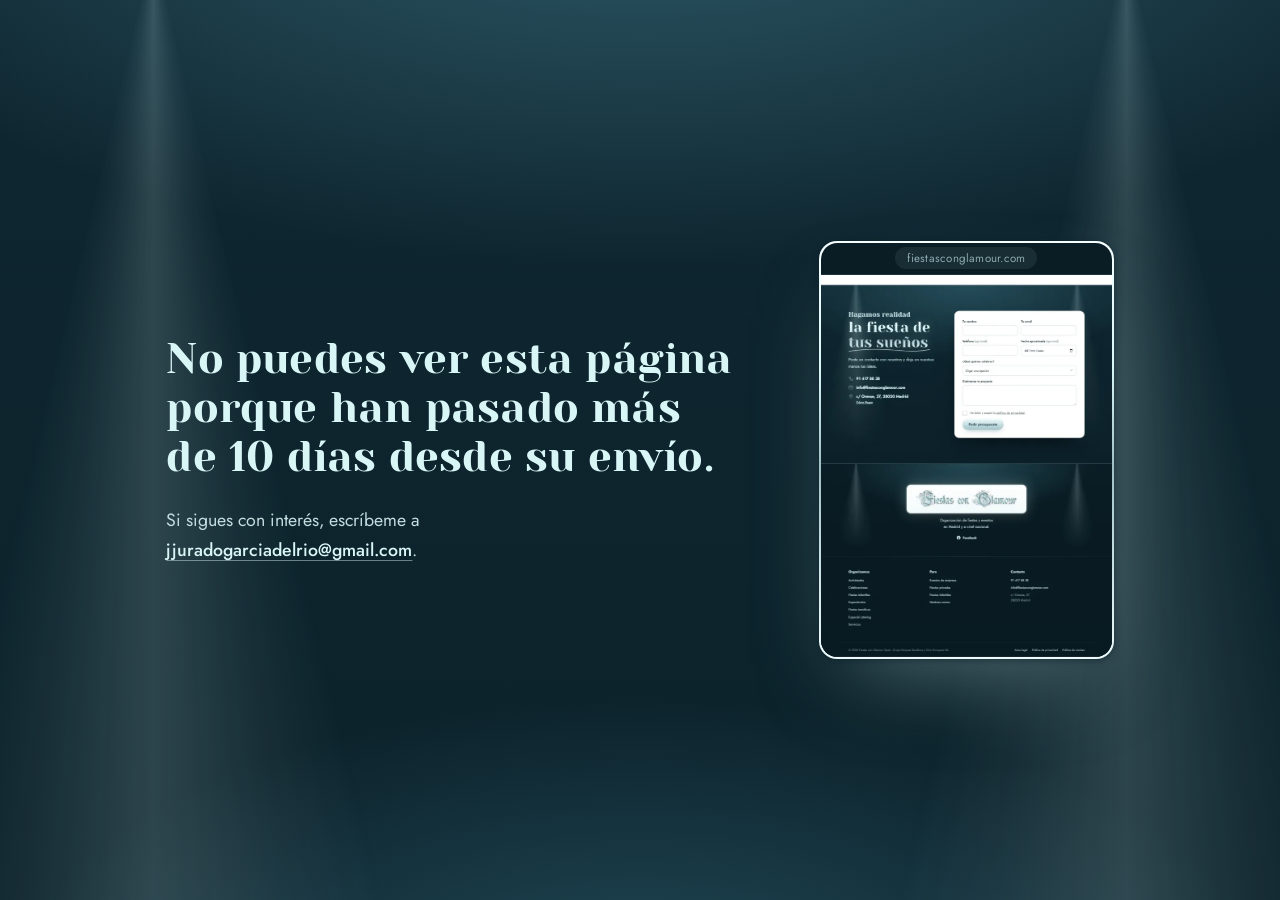
==== commit 2e194ad5: "feat: la home publicada caduca a los 10 días Hasta el 15-oct-2026 (hora de Madrid) se ve la propuest" ====
--- a/index.html
+++ b/index.html
@@ -2,6 +2,18 @@
 <html lang="es">
 <head>
 <meta charset="UTF-8">
+<script>
+/* Caducidad: la propuesta se ve hasta el 15-oct-2026 incluido (hora de Madrid);
+   desde el 16, mantenimiento.html. También al volver a una pestaña que se quedó
+   abierta. En local (file:) no caduca, para que sigan las capturas y el PDF. */
+(function (fin) {
+  if (location.protocol === 'file:') return;
+  function mirar() { if (Date.now() >= fin) location.replace('mantenimiento.html'); }
+  mirar();
+  addEventListener('pageshow', mirar);
+  document.addEventListener('visibilitychange', function () { if (!document.hidden) mirar(); });
+})(Date.parse('2026-10-16T00:00:00+02:00'));
+</script>
 <script>document.documentElement.classList.add('js')</script>
 <meta name="viewport" content="width=device-width, initial-scale=1, viewport-fit=cover">
 <title>Organización de fiestas y eventos en Madrid | Fiestas con Glamour</title>
